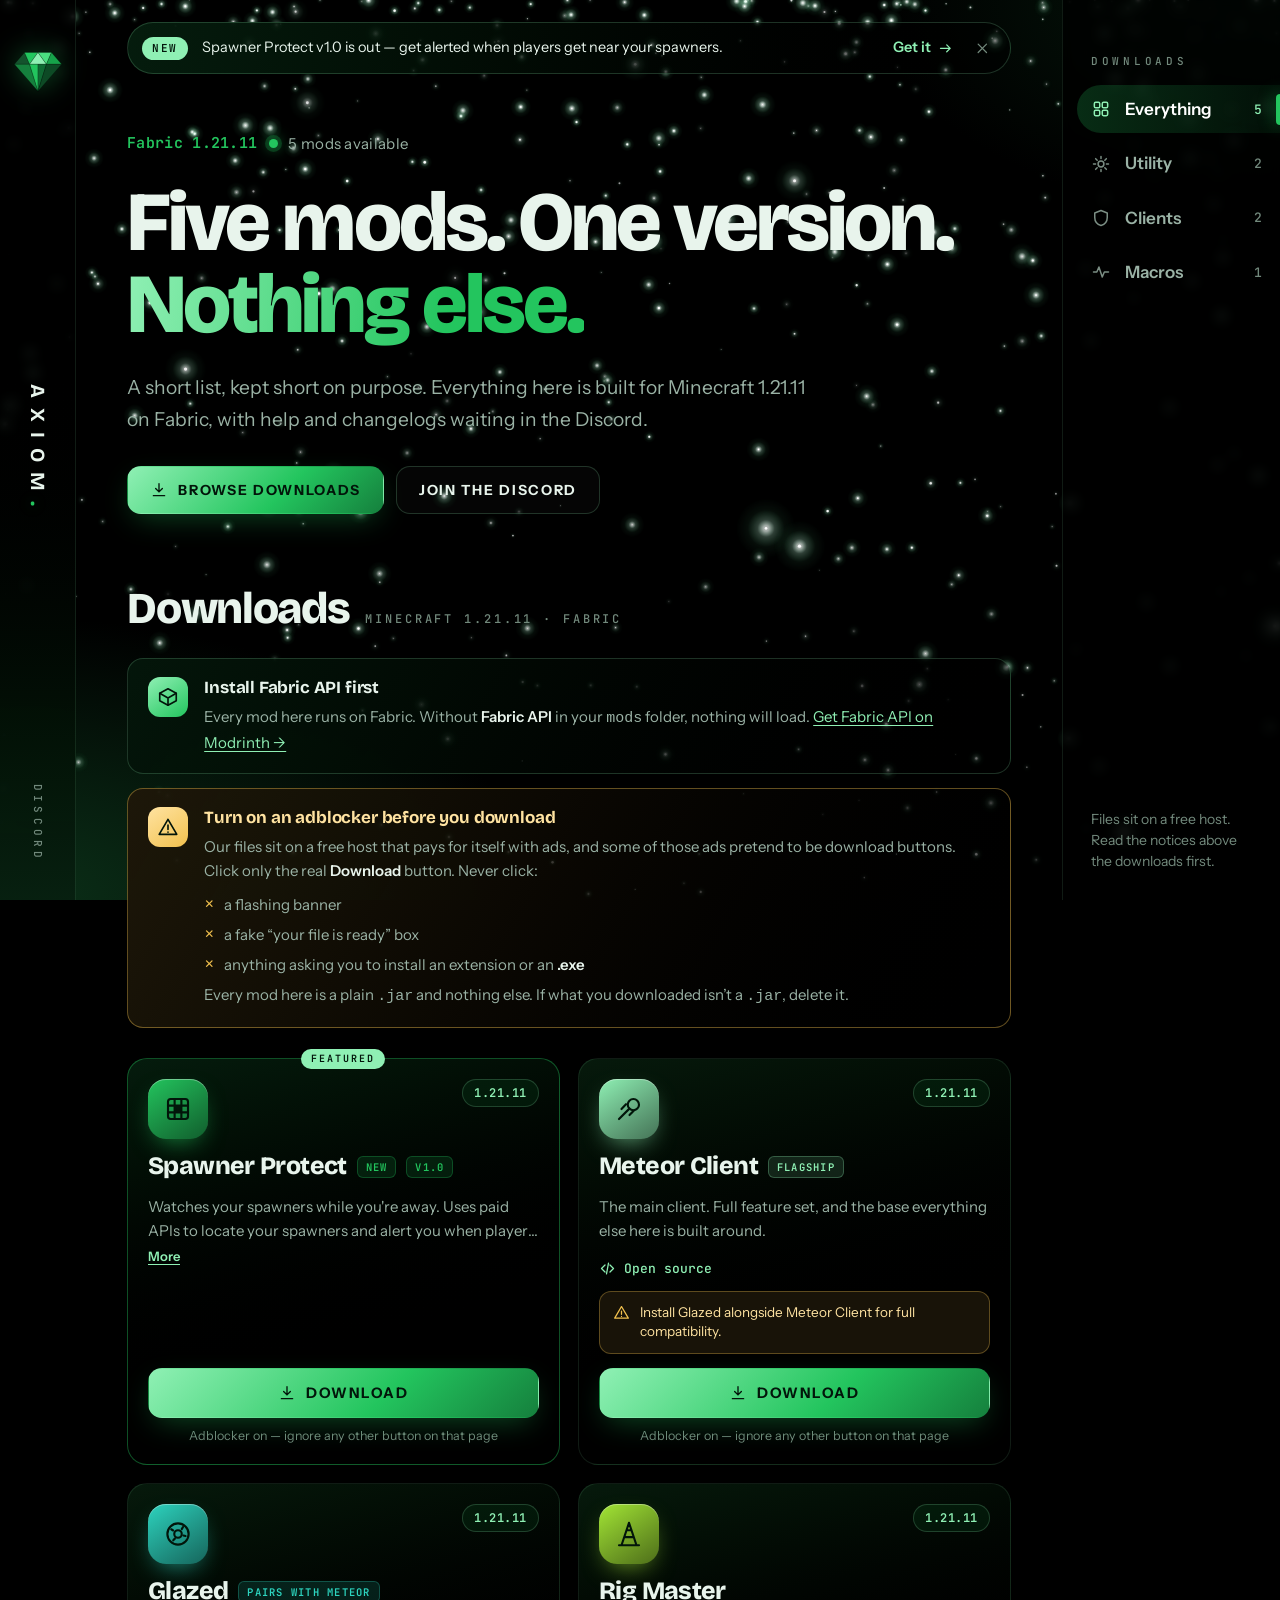
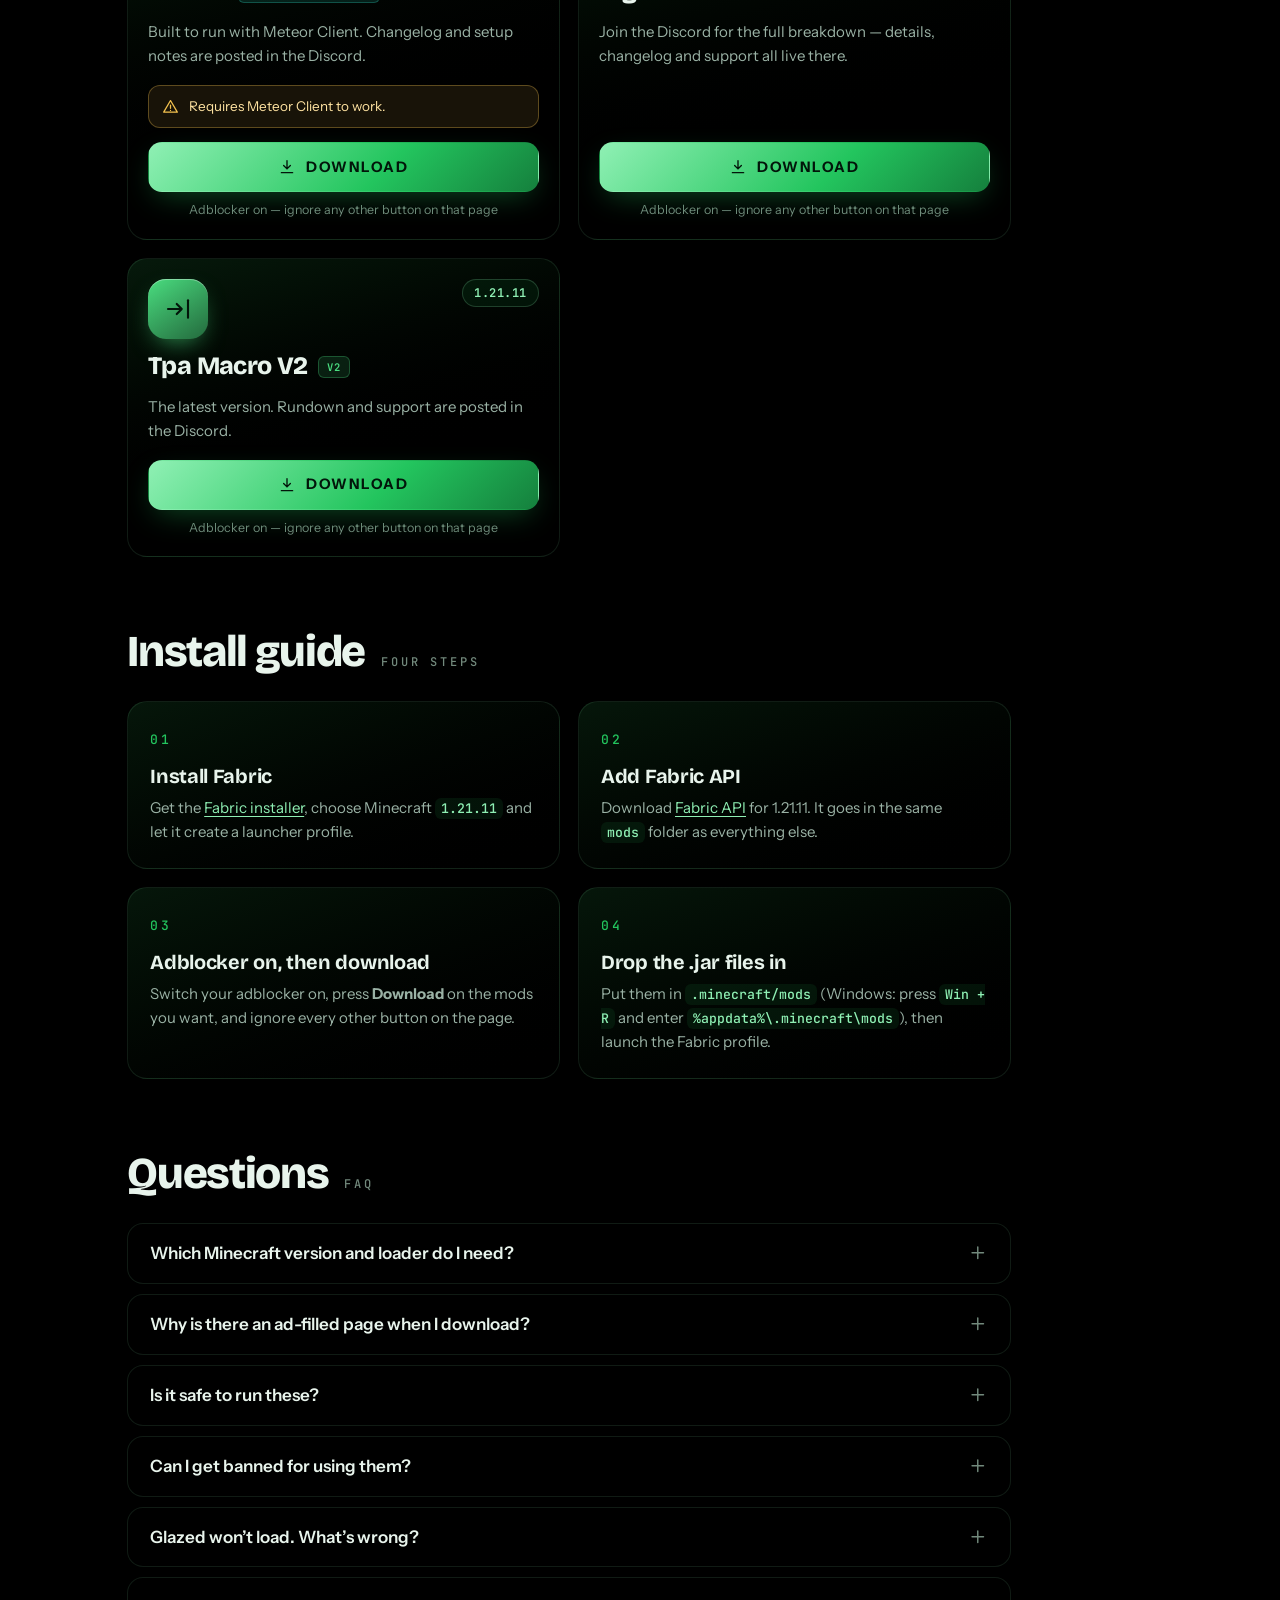
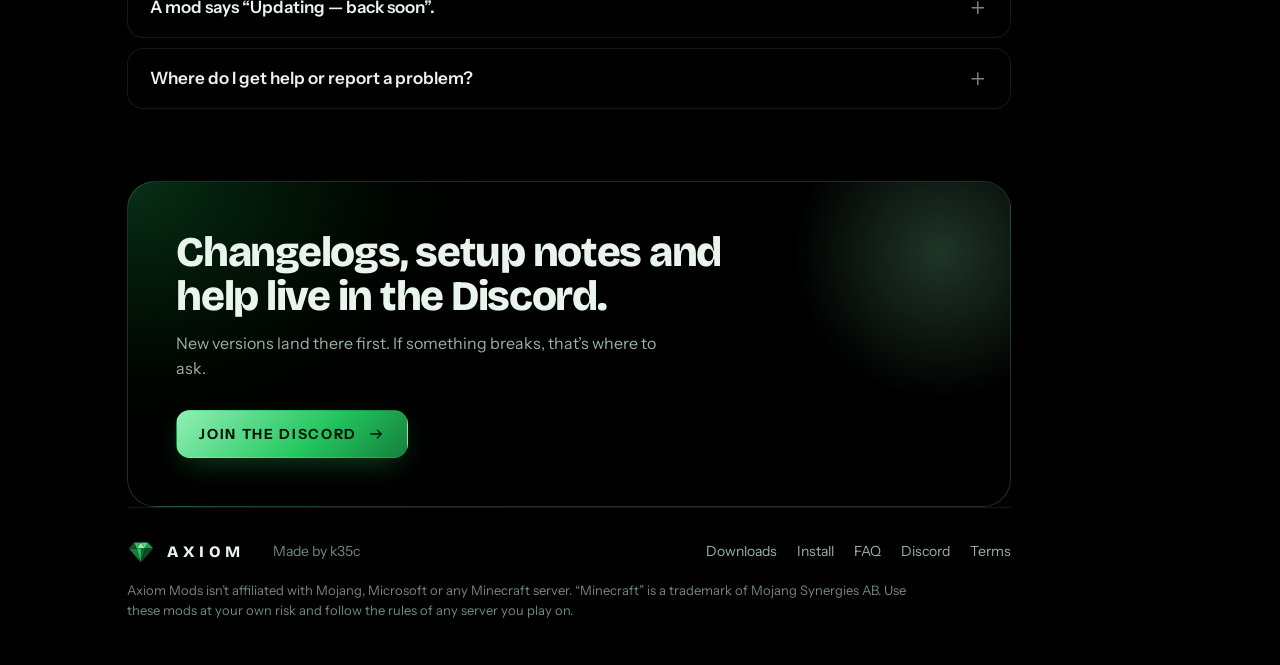
==== index.html @ ae567566 "Add files via upload" ====
<!DOCTYPE html>
<html lang="en">
<head>
<meta charset="UTF-8">
<meta name="viewport" content="width=device-width, initial-scale=1">
<title>Axiom Mods — Fabric mods for Minecraft 1.21.11</title>
<meta name="description" content="Axiom Mods: a short list of Fabric mods for Minecraft 1.21.11. Spawner Protect, Meteor Client, Glazed, Rig Master and Tpa Macro V2. Help and changelogs in Discord.">
<meta name="theme-color" content="#000000">
<meta property="og:title" content="Axiom Mods — Fabric mods for Minecraft 1.21.11">
<meta property="og:description" content="A short list of Fabric mods for Minecraft 1.21.11. Help and changelogs in Discord.">
<meta property="og:type" content="website">
<link rel="icon" type="image/svg+xml" href="data:image/svg+xml,%3Csvg%20xmlns%3D%22http%3A%2F%2Fwww.w3.org%2F2000%2Fsvg%22%20viewBox%3D%220%200%2064%2064%22%3E%3Cg%20stroke%3D%22%23000%22%20stroke-opacity%3D%22.35%22%20stroke-width%3D%22.7%22%20stroke-linejoin%3D%22round%22%3E%3Cpolygon%20points%3D%224%2C24%2016%2C10%2022%2C24%22%20fill%3D%22%2314532d%22%2F%3E%3Cpolygon%20points%3D%2216%2C10%2032%2C10%2022%2C24%22%20fill%3D%22%2322c55e%22%2F%3E%3Cpolygon%20points%3D%2232%2C10%2042%2C24%2022%2C24%22%20fill%3D%22%238ff0b4%22%2F%3E%3Cpolygon%20points%3D%2232%2C10%2048%2C10%2042%2C24%22%20fill%3D%22%234ade80%22%2F%3E%3Cpolygon%20points%3D%2248%2C10%2060%2C24%2042%2C24%22%20fill%3D%22%2316a34a%22%2F%3E%3Cpolygon%20points%3D%224%2C24%2022%2C24%2032%2C56%22%20fill%3D%22%2315803d%22%2F%3E%3Cpolygon%20points%3D%2222%2C24%2032%2C24%2032%2C56%22%20fill%3D%22%2322c55e%22%2F%3E%3Cpolygon%20points%3D%2232%2C24%2042%2C24%2032%2C56%22%20fill%3D%22%230f6a33%22%2F%3E%3Cpolygon%20points%3D%2242%2C24%2060%2C24%2032%2C56%22%20fill%3D%22%230d4a25%22%2F%3E%3C%2Fg%3E%3C%2Fsvg%3E">
<script src="site-theme.js"></script>
<link rel="preconnect" href="https://fonts.googleapis.com">
<link rel="preconnect" href="https://fonts.gstatic.com" crossorigin>
<link href="https://fonts.googleapis.com/css2?family=Bricolage+Grotesque:opsz,wght@12..96,600;12..96,700;12..96,800&family=Instrument+Sans:wght@400;500;600;700&family=JetBrains+Mono:wght@400;500;600&display=swap" rel="stylesheet">
<link rel="stylesheet" href="style.css">
</head>
<body>
<a class="skip" href="#main">Skip to content</a>
<div class="progress" id="progress" aria-hidden="true"><i></i></div>
<canvas id="stars" aria-hidden="true"></canvas>

<!-- ============ Left rail: logo + brand ============ -->
<aside class="rail rail-l">
  <a class="brand-link" href="#top" aria-label="Axiom Mods — back to top">
    <svg class="logo" viewBox="0 0 64 64" role="img" aria-label="Axiom green diamond logo">
      <g stroke="#000" stroke-opacity=".35" stroke-width=".7" stroke-linejoin="round">
        <polygon points="4,24 16,10 22,24" fill="#14532d"/>
        <polygon points="16,10 32,10 22,24" fill="#22c55e"/>
        <polygon points="32,10 42,24 22,24" fill="#8ff0b4"/>
        <polygon points="32,10 48,10 42,24" fill="#4ade80"/>
        <polygon points="48,10 60,24 42,24" fill="#16a34a"/>
        <polygon points="4,24 22,24 32,56" fill="#15803d"/>
        <polygon points="22,24 32,24 32,56" fill="#22c55e"/>
        <polygon points="32,24 42,24 32,56" fill="#0f6a33"/>
        <polygon points="42,24 60,24 32,56" fill="#0d4a25"/>
      </g>
    </svg>
  </a>
  <div class="brand-v" aria-hidden="true">Axiom<b>.</b></div>
  <a class="rail-discord" data-discord href="https://discord.gg/nzPtPjvHE" target="_blank" rel="noopener noreferrer">Discord</a>
</aside>

<!-- ============ Right rail: download categories ============ -->
<aside class="rail rail-r" aria-label="Download categories">
  <p class="rail-h">Downloads</p>
  <nav class="tabs" id="rail-tabs">
<!--FALLBACK:tabs-->
<button class="tab" type="button" data-cat="all" aria-pressed="true"><svg class="ic" viewBox="0 0 24 24" aria-hidden="true"><rect x="4" y="4" width="6.5" height="6.5" rx="1.6"></rect><rect x="13.5" y="4" width="6.5" height="6.5" rx="1.6"></rect><rect x="4" y="13.5" width="6.5" height="6.5" rx="1.6"></rect><rect x="13.5" y="13.5" width="6.5" height="6.5" rx="1.6"></rect></svg><span class="lbl">Everything</span><span class="n">5</span></button><button class="tab" type="button" data-cat="Utility" aria-pressed="false"><svg class="ic" viewBox="0 0 24 24" aria-hidden="true"><circle cx="12" cy="12" r="3.5"></circle><path d="M12 3v2.5M12 18.5V21M3 12h2.5M18.5 12H21M5.6 5.6l1.8 1.8M16.6 16.6l1.8 1.8M18.4 5.6l-1.8 1.8M7.4 16.6l-1.8 1.8"></path></svg><span class="lbl">Utility</span><span class="n">2</span></button><button class="tab" type="button" data-cat="Clients" aria-pressed="false"><svg class="ic" viewBox="0 0 24 24" aria-hidden="true"><path d="M12 3 4.5 6v5.5c0 4.6 3.2 8.3 7.5 9.5 4.3-1.2 7.5-4.9 7.5-9.5V6L12 3Z"></path></svg><span class="lbl">Clients</span><span class="n">2</span></button><button class="tab" type="button" data-cat="Macros" aria-pressed="false"><svg class="ic" viewBox="0 0 24 24" aria-hidden="true"><path d="M3 12h4l2.5-6 4 12 2.5-6H21"></path></svg><span class="lbl">Macros</span><span class="n">1</span></button>
<!--/FALLBACK:tabs-->
  </nav>
  <p class="rail-foot">Files sit on a free host. Read the notices above the downloads first.</p>
</aside>

<main id="main">
  <span id="top"></span>

  <div class="announce" id="announce" role="region" aria-label="Announcement">
    <span class="tag">New</span>
    <p>Spawner Protect v1.0 is out — get alerted when players get near your spawners.</p>
    <a class="go" href="#spawner-protect"><span>Get it</span><svg class="ic" viewBox="0 0 24 24" aria-hidden="true"><path d="M5 12h14m-5-5 5 5-5 5"/></svg></a>
    <button class="x" type="button" aria-label="Dismiss announcement"><svg class="ic" viewBox="0 0 24 24" aria-hidden="true"><path d="M6 6l12 12M18 6 6 18"/></svg></button>
  </div>

  <!-- ============ Hero ============ -->
  <header class="hero wrap">
    <p class="eyebrow reveal"><span class="v" id="hero-ver">Fabric 1.21.11</span><span class="live"><i class="dot"></i><span id="hero-live">5 mods available</span></span></p>
    <h1 id="hero-title" class="reveal" style="--d:1"><span class="w">Five mods.</span> <span class="w">One version.</span> <em class="w">Nothing else.</em></h1>
    <p class="lead reveal" style="--d:2">A short list, kept short on purpose. Everything here is built for Minecraft 1.21.11 on Fabric, with help and changelogs waiting in the Discord.</p>
    <div class="hero-cta reveal" style="--d:3">
      <a class="btn btn-primary" href="#downloads"><svg class="ic" viewBox="0 0 24 24" aria-hidden="true"><path d="M12 3.5v11m0 0-4.5-4.5M12 14.5l4.5-4.5M4.5 19.5h15"/></svg><span>Browse downloads</span></a>
      <a class="btn" data-discord href="https://discord.gg/nzPtPjvHE" target="_blank" rel="noopener noreferrer"><span>Join the Discord</span></a>
    </div>
  </header>

  <!-- ============ Downloads ============ -->
  <section id="downloads" class="wrap" aria-labelledby="dl-h">
    <div class="sec-head reveal"><h2 id="dl-h">Downloads</h2><p>Minecraft 1.21.11 · Fabric</p></div>

    <div class="notices reveal">
      <div class="notice" role="note">
        <span class="ico"><svg class="ic" viewBox="0 0 24 24" aria-hidden="true"><path d="M21 8 12 3 3 8v8l9 5 9-5V8Z"/><path d="m3 8 9 5 9-5M12 13v8"/></svg></span>
        <div>
          <h3>Install Fabric API first</h3>
          <p>Every mod here runs on Fabric. Without <b>Fabric API</b> in your <code>mods</code> folder, nothing will load. <a href="https://modrinth.com/mod/fabric-api" target="_blank" rel="noopener noreferrer">Get Fabric API on Modrinth →</a></p>
        </div>
      </div>
      <div class="notice warn" role="alert">
        <span class="ico"><svg class="ic" viewBox="0 0 24 24" aria-hidden="true"><path d="M12 3.6 2.4 20h19.2L12 3.6Z"/><path d="M12 10v4.6M12 17.6h.01"/></svg></span>
        <div>
          <h3>Turn on an adblocker before you download</h3>
          <p>Our files sit on a free host that pays for itself with ads, and some of those ads pretend to be download buttons. Click only the real <b>Download</b> button. Never click:</p>
          <ul>
            <li><span>a flashing banner</span></li>
            <li><span>a fake “your file is ready” box</span></li>
            <li><span>anything asking you to install an extension or an <b>.exe</b></span></li>
          </ul>
          <p>Every mod here is a plain <code>.jar</code> and nothing else. If what you downloaded isn’t a <code>.jar</code>, delete it.</p>
        </div>
      </div>
    </div>

    <div class="tabs tabs-inline" id="inline-tabs" role="group" aria-label="Filter downloads">
<!--FALLBACK:inline-tabs-->
<button class="tab" type="button" data-cat="all" aria-pressed="true"><svg class="ic" viewBox="0 0 24 24" aria-hidden="true"><rect x="4" y="4" width="6.5" height="6.5" rx="1.6"></rect><rect x="13.5" y="4" width="6.5" height="6.5" rx="1.6"></rect><rect x="4" y="13.5" width="6.5" height="6.5" rx="1.6"></rect><rect x="13.5" y="13.5" width="6.5" height="6.5" rx="1.6"></rect></svg><span class="lbl">Everything</span><span class="n">5</span></button><button class="tab" type="button" data-cat="Utility" aria-pressed="false"><svg class="ic" viewBox="0 0 24 24" aria-hidden="true"><circle cx="12" cy="12" r="3.5"></circle><path d="M12 3v2.5M12 18.5V21M3 12h2.5M18.5 12H21M5.6 5.6l1.8 1.8M16.6 16.6l1.8 1.8M18.4 5.6l-1.8 1.8M7.4 16.6l-1.8 1.8"></path></svg><span class="lbl">Utility</span><span class="n">2</span></button><button class="tab" type="button" data-cat="Clients" aria-pressed="false"><svg class="ic" viewBox="0 0 24 24" aria-hidden="true"><path d="M12 3 4.5 6v5.5c0 4.6 3.2 8.3 7.5 9.5 4.3-1.2 7.5-4.9 7.5-9.5V6L12 3Z"></path></svg><span class="lbl">Clients</span><span class="n">2</span></button><button class="tab" type="button" data-cat="Macros" aria-pressed="false"><svg class="ic" viewBox="0 0 24 24" aria-hidden="true"><path d="M3 12h4l2.5-6 4 12 2.5-6H21"></path></svg><span class="lbl">Macros</span><span class="n">1</span></button>
<!--/FALLBACK:inline-tabs-->
    </div>

    <div class="grid reveal" id="grid" aria-live="polite">
<!--FALLBACK:grid-->
<article class="card featured" id="spawner-protect" data-cat="Utility" style="--a:#23c55e"><div class="card-top"><div class="tile"><svg class="ic" viewBox="0 0 24 24" aria-hidden="true"><rect x="4" y="4" width="16" height="16" rx="2.2"></rect><path d="M4 9.3h16M4 14.7h16M9.3 4v16M14.7 4v16"></path><rect x="10.3" y="10.3" width="3.4" height="3.4" rx=".6" fill="currentColor"></rect></svg></div><span class="pill">1.21.11</span></div><div class="name-row"><h3>Spawner Protect</h3><span class="badge">New</span><span class="badge">v1.0</span></div><div class="desc-wrap"><p class="desc">Watches your spawners while you're away. Uses paid APIs to locate your spawners and alert you when players get near them.</p><button class="more" type="button" aria-expanded="false">More</button></div><div class="card-foot"><a class="btn btn-primary dl" href="https://www.dropbox.com/scl/fi/wasfvtzata7utzyzxmlu3/vexxoprotect-v1.0-1.21.11.jar?rlkey=9xs8bwbv707f8peqajdpmbap5&amp;st=vvc6wpwk&amp;dl=1" target="_blank" rel="noopener noreferrer"><svg class="ic" viewBox="0 0 24 24" aria-hidden="true"><path d="M12 3.5v11m0 0-4.5-4.5M12 14.5l4.5-4.5M4.5 19.5h15"></path></svg><span>Download</span></a><p class="hint">Adblocker on — ignore any other button on that page</p></div></article><article class="card" id="meteor-client" data-cat="Clients" style="--a:#8ff0b4"><div class="card-top"><div class="tile"><svg class="ic" viewBox="0 0 24 24" aria-hidden="true"><circle cx="15.5" cy="8.5" r="4.5"></circle><path d="M12.3 11.7 4 20M9.6 8.2 6 12M15.8 13.4 12.4 16.8"></path></svg></div><span class="pill">1.21.11</span></div><div class="name-row"><h3>Meteor Client</h3><span class="badge">Flagship</span></div><div class="desc-wrap"><p class="desc">The main client. Full feature set, and the base everything else here is built around.</p><button class="more" type="button" aria-expanded="false">More</button></div><span class="oss"><svg class="ic" viewBox="0 0 24 24" aria-hidden="true"><path d="m8.5 7-5 5 5 5M15.5 7l5 5-5 5M13.4 4.5l-2.8 15"></path></svg>Open source</span><div class="reqs" role="note"><svg class="ic" viewBox="0 0 24 24" aria-hidden="true"><path d="M12 3.6 2.4 20h19.2L12 3.6Z"></path><path d="M12 10v4.6M12 17.6h.01"></path></svg><span>Install Glazed alongside Meteor Client for full compatibility.</span></div><div class="card-foot"><a class="btn btn-primary dl" href="https://www.dropbox.com/scl/fi/ax6maw2kvllba3r9j7a7y/meteor-client-1.21.11-81.jar?rlkey=sip03dt7k66tujsoziey7qn7u&amp;st=uso3f85u&amp;dl=1" target="_blank" rel="noopener noreferrer"><svg class="ic" viewBox="0 0 24 24" aria-hidden="true"><path d="M12 3.5v11m0 0-4.5-4.5M12 14.5l4.5-4.5M4.5 19.5h15"></path></svg><span>Download</span></a><p class="hint">Adblocker on — ignore any other button on that page</p></div></article><article class="card" id="glazed" data-cat="Clients" style="--a:#2dd4bf"><div class="card-top"><div class="tile"><svg class="ic" viewBox="0 0 24 24" aria-hidden="true"><circle cx="12" cy="12" r="8.5"></circle><circle cx="12" cy="12" r="3"></circle><path d="m6.6 8.2 1.5 1M16 6.4l-1 1.7M18 13.6l-1.7-.4M8.2 17l1.3-1.3"></path></svg></div><span class="pill">1.21.11</span></div><div class="name-row"><h3>Glazed</h3><span class="badge">Pairs with Meteor</span></div><div class="desc-wrap"><p class="desc">Built to run with Meteor Client. Changelog and setup notes are posted in the Discord.</p><button class="more" type="button" aria-expanded="false">More</button></div><div class="reqs" role="note"><svg class="ic" viewBox="0 0 24 24" aria-hidden="true"><path d="M12 3.6 2.4 20h19.2L12 3.6Z"></path><path d="M12 10v4.6M12 17.6h.01"></path></svg><span>Requires Meteor Client to work.</span></div><div class="card-foot"><a class="btn btn-primary dl" href="https://www.dropbox.com/scl/fi/yz4hsqtvywh6dlm02gxhm/glazed-1.21.11-v19.jar?rlkey=e8k75doltynjky510i5foi1ic&amp;st=dsac869b&amp;dl=1" target="_blank" rel="noopener noreferrer"><svg class="ic" viewBox="0 0 24 24" aria-hidden="true"><path d="M12 3.5v11m0 0-4.5-4.5M12 14.5l4.5-4.5M4.5 19.5h15"></path></svg><span>Download</span></a><p class="hint">Adblocker on — ignore any other button on that page</p></div></article><article class="card" id="rig-master" data-cat="Utility" style="--a:#a3e635"><div class="card-top"><div class="tile"><svg class="ic" viewBox="0 0 24 24" aria-hidden="true"><path d="M12 3 6 21M12 3l6 18M8.4 14.5h7.2M10.2 9h3.6M4 21h16"></path></svg></div><span class="pill">1.21.11</span></div><div class="name-row"><h3>Rig Master</h3></div><div class="desc-wrap"><p class="desc">Join the Discord for the full breakdown — details, changelog and support all live there.</p><button class="more" type="button" aria-expanded="false">More</button></div><div class="card-foot"><a class="btn btn-primary dl" href="https://www.dropbox.com/scl/fi/fdpmxw7pflp3jlc7d1cr0/Rigmaster-1.21.11-v3.jar?rlkey=djrj0mpd18972i6rjxy5n0g91&amp;st=vf81p97f&amp;dl=1" target="_blank" rel="noopener noreferrer"><svg class="ic" viewBox="0 0 24 24" aria-hidden="true"><path d="M12 3.5v11m0 0-4.5-4.5M12 14.5l4.5-4.5M4.5 19.5h15"></path></svg><span>Download</span></a><p class="hint">Adblocker on — ignore any other button on that page</p></div></article><article class="card" id="tpa-macro-v2" data-cat="Macros" style="--a:#4ade80"><div class="card-top"><div class="tile"><svg class="ic" viewBox="0 0 24 24" aria-hidden="true"><path d="M4 12h11m-4-4 4 4-4 4"></path><path d="M20 5v14"></path></svg></div><span class="pill">1.21.11</span></div><div class="name-row"><h3>Tpa Macro V2</h3><span class="badge">V2</span></div><div class="desc-wrap"><p class="desc">The latest version. Rundown and support are posted in the Discord.</p><button class="more" type="button" aria-expanded="false">More</button></div><div class="card-foot"><a class="btn btn-primary dl" href="https://www.dropbox.com/scl/fi/ulic244mj2yqvvvx3o5vt/Tpamacro-1.21.11-v1.jar?rlkey=85gtrjpvulhgsd728tcmcm9t1&amp;st=9cljpe86&amp;dl=1" target="_blank" rel="noopener noreferrer"><svg class="ic" viewBox="0 0 24 24" aria-hidden="true"><path d="M12 3.5v11m0 0-4.5-4.5M12 14.5l4.5-4.5M4.5 19.5h15"></path></svg><span>Download</span></a><p class="hint">Adblocker on — ignore any other button on that page</p></div></article>
<!--/FALLBACK:grid-->
    </div>
  </section>

  <!-- ============ Install guide ============ -->
  <section id="install" class="wrap" aria-labelledby="in-h">
    <div class="sec-head reveal"><h2 id="in-h">Install guide</h2><p>Four steps</p></div>
    <div class="steps">
      <div class="step reveal"><span class="num">01</span><h3>Install Fabric</h3><p>Get the <a href="https://fabricmc.net/use/installer/" target="_blank" rel="noopener noreferrer">Fabric installer</a>, choose Minecraft <code>1.21.11</code> and let it create a launcher profile.</p></div>
      <div class="step reveal" style="--d:1"><span class="num">02</span><h3>Add Fabric API</h3><p>Download <a href="https://modrinth.com/mod/fabric-api" target="_blank" rel="noopener noreferrer">Fabric API</a> for 1.21.11. It goes in the same <code>mods</code> folder as everything else.</p></div>
      <div class="step reveal" style="--d:2"><span class="num">03</span><h3>Adblocker on, then download</h3><p>Switch your adblocker on, press <b>Download</b> on the mods you want, and ignore every other button on the page.</p></div>
      <div class="step reveal" style="--d:3"><span class="num">04</span><h3>Drop the .jar files in</h3><p>Put them in <code>.minecraft/mods</code> (Windows: press <code>Win + R</code> and enter <code>%appdata%\.minecraft\mods</code>), then launch the Fabric profile.</p></div>
    </div>
  </section>

  <!-- ============ FAQ ============ -->
  <section id="faq" class="wrap" aria-labelledby="fq-h">
    <div class="sec-head reveal"><h2 id="fq-h">Questions</h2><p>FAQ</p></div>
    <div class="faq reveal">
      <details>
        <summary>Which Minecraft version and loader do I need? <svg class="ic" viewBox="0 0 24 24" aria-hidden="true"><path d="M12 5v14M5 12h14"/></svg></summary>
        <div class="ans"><p>Minecraft <b>1.21.11</b> on <b>Fabric</b>, plus Fabric API. Nothing here is built for other versions or for Forge.</p></div>
      </details>
      <details>
        <summary>Why is there an ad-filled page when I download? <svg class="ic" viewBox="0 0 24 24" aria-hidden="true"><path d="M12 5v14M5 12h14"/></svg></summary>
        <div class="ans"><p>The files are on a free host that shows ads. Use an adblocker and click only the real Download button. If something flashes, claims your file is ready, or asks you to install an extension or an <code>.exe</code>, close the tab. A mod is always a single <code>.jar</code>.</p></div>
      </details>
      <details>
        <summary>Is it safe to run these? <svg class="ic" viewBox="0 0 24 24" aria-hidden="true"><path d="M12 5v14M5 12h14"/></svg></summary>
        <div class="ans"><p>Any mod can run code on your computer, so only install ones you’re comfortable with. Mods marked <b>Open source</b> can be read by anyone. If you want a second opinion on a file, upload the <code>.jar</code> to VirusTotal before you use it.</p></div>
      </details>
      <details>
        <summary>Can I get banned for using them? <svg class="ic" viewBox="0 0 24 24" aria-hidden="true"><path d="M12 5v14M5 12h14"/></svg></summary>
        <div class="ans"><p>Possibly. Many servers don’t allow client mods, and rules differ from server to server. Read the rules of any server you join. You use these mods at your own risk — see the <a href="terms.html">terms</a>.</p></div>
      </details>
      <details>
        <summary>Glazed won’t load. What’s wrong? <svg class="ic" viewBox="0 0 24 24" aria-hidden="true"><path d="M12 5v14M5 12h14"/></svg></summary>
        <div class="ans"><p>Glazed needs <b>Meteor Client</b> and <b>Fabric API</b> in the same <code>mods</code> folder. Check all three are there and that they match 1.21.11.</p></div>
      </details>
      <details>
        <summary>A mod says “Updating — back soon”. <svg class="ic" viewBox="0 0 24 24" aria-hidden="true"><path d="M12 5v14M5 12h14"/></svg></summary>
        <div class="ans"><p>The download is switched off while a new version is being put up. Check the Discord for news, or come back in a bit.</p></div>
      </details>
      <details>
        <summary>Where do I get help or report a problem? <svg class="ic" viewBox="0 0 24 24" aria-hidden="true"><path d="M12 5v14M5 12h14"/></svg></summary>
        <div class="ans"><p>In the <a data-discord href="https://discord.gg/nzPtPjvHE" target="_blank" rel="noopener noreferrer">Discord</a>. Changelogs, setup notes and support all live there.</p></div>
      </details>
    </div>
  </section>

  <!-- ============ Discord CTA ============ -->
  <section id="discord" class="wrap" aria-labelledby="dc-h">
    <div class="cta reveal">
      <div>
        <h2 id="dc-h">Changelogs, setup notes and help live in the Discord.</h2>
        <p>New versions land there first. If something breaks, that’s where to ask.</p>
      </div>
      <a class="btn btn-primary" data-discord href="https://discord.gg/nzPtPjvHE" target="_blank" rel="noopener noreferrer"><span>Join the Discord</span><svg class="ic" viewBox="0 0 24 24" aria-hidden="true"><path d="M5 12h14m-5-5 5 5-5 5"/></svg></a>
    </div>
  </section>

  <footer class="wrap">
    <span class="f-brand">
      <svg viewBox="0 0 64 64" aria-hidden="true"><g stroke="#000" stroke-opacity=".35" stroke-width=".7" stroke-linejoin="round"><polygon points="4,24 16,10 22,24" fill="#14532d"/><polygon points="16,10 32,10 22,24" fill="#22c55e"/><polygon points="32,10 42,24 22,24" fill="#8ff0b4"/><polygon points="32,10 48,10 42,24" fill="#4ade80"/><polygon points="48,10 60,24 42,24" fill="#16a34a"/><polygon points="4,24 22,24 32,56" fill="#15803d"/><polygon points="22,24 32,24 32,56" fill="#22c55e"/><polygon points="32,24 42,24 32,56" fill="#0f6a33"/><polygon points="42,24 60,24 32,56" fill="#0d4a25"/></g></svg>
      Axiom
    </span>
    <span>Made by k35c</span>
    <nav aria-label="Footer">
      <a href="#downloads">Downloads</a>
      <a href="#install">Install</a>
      <a href="#faq">FAQ</a>
      <a data-discord href="https://discord.gg/nzPtPjvHE" target="_blank" rel="noopener noreferrer">Discord</a>
      <a href="terms.html">Terms</a>
    </nav>
    <p class="fine">Axiom Mods isn’t affiliated with Mojang, Microsoft or any Minecraft server. “Minecraft” is a trademark of Mojang Synergies AB. Use these mods at your own risk and follow the rules of any server you play on.</p>
  </footer>
</main>

<script src="script.js" defer></script>
</body>
</html>
---- style.css ----
/* ==========================================================================
   Axiom Mods — style.css
   True black, a range of greens. Fixed left rail (brand), fixed right rail
   (download categories), middle column for content.
   ========================================================================== */

/* ---------- Tokens ---------- */
:root {
  --bg: #000000;
  --ink: #e8f4ec;
  --ink-2: #9ab2a5;
  --ink-3: #72897c;

  /* greens: deep moss -> emerald -> pale mint */
  --moss-950: #020a05;
  --moss-900: #04140a;
  --moss-800: #08200f;
  --moss: #0d3a1d;
  --em: #23c55e;
  --em-deep: #15803d;
  --mint: #8ff0b4;

  --line: color-mix(in srgb, var(--mint) 11%, transparent);
  --line-2: color-mix(in srgb, var(--mint) 20%, transparent);
  --glow: color-mix(in srgb, var(--em) 38%, transparent);

  --warn: #f2c14e;
  --warn-ink: #ffe3a1;

  --rail-l: 76px;
  --rail-r: 218px;
  --radius: 20px;
  --ease: cubic-bezier(.22, .8, .24, 1);

  --f-display: "Bricolage Grotesque", "Space Grotesk", ui-sans-serif, system-ui, -apple-system, "Segoe UI", sans-serif;
  --f-body: "Instrument Sans", "Inter", ui-sans-serif, system-ui, -apple-system, "Segoe UI", sans-serif;
  --f-mono: "JetBrains Mono", ui-monospace, "SF Mono", Menlo, Consolas, monospace;
}
:root[data-theme="mint"]  { --moss: #14532d; --moss-800: #0b2b16; --em: #4ade80; --em-deep: #22c55e; --mint: #c3f8d5; }
:root[data-theme="moss"]  { --moss: #0a2e16; --moss-800: #06170c; --em: #1ea852; --em-deep: #166534; --mint: #7fc995; }
:root[data-theme="jade"]  { --moss: #064e3b; --moss-800: #04261d; --em: #10b981; --em-deep: #047857; --mint: #6ee7b7; }

/* ---------- Base ---------- */
*, *::before, *::after { box-sizing: border-box; }
html { scroll-behavior: smooth; scroll-padding-top: 24px; -webkit-text-size-adjust: 100%; background: #000; }
body {
  margin: 0; min-height: 100vh; background: var(--bg); color: var(--ink);
  font: 400 16px/1.6 var(--f-body); -webkit-font-smoothing: antialiased; text-rendering: optimizeLegibility;
  overflow-x: hidden;
}
/* soft moss light, bottom-left and top-right, under the stars */
body::before {
  content: ""; position: fixed; inset: 0; z-index: 0; pointer-events: none;
  background:
    radial-gradient(60% 45% at 0% 100%, color-mix(in srgb, var(--moss) 85%, transparent), transparent 70%),
    radial-gradient(45% 35% at 100% 0%, color-mix(in srgb, var(--moss) 45%, transparent), transparent 70%);
}
img, svg { display: block; max-width: 100%; }
a { color: var(--mint); text-decoration-thickness: 1px; text-underline-offset: 3px; transition: color .2s; }
a:hover { color: #fff; }
h1, h2, h3, p { margin: 0; }
button { font: inherit; color: inherit; }
::selection { background: color-mix(in srgb, var(--em) 45%, #000); color: #fff; }

:focus-visible { outline: 2px solid var(--mint); outline-offset: 3px; border-radius: 8px; }
.skip { position: fixed; left: 12px; top: -60px; z-index: 100; background: var(--mint); color: #02150a; padding: 10px 16px; border-radius: 10px; font-weight: 600; text-decoration: none; transition: top .2s; }
.skip:focus { top: 12px; }
.sr { position: absolute; width: 1px; height: 1px; overflow: hidden; clip: rect(0 0 0 0); white-space: nowrap; }

.ic { width: 1.15em; height: 1.15em; flex: none; fill: none; stroke: currentColor; stroke-width: 1.8; stroke-linecap: round; stroke-linejoin: round; }

/* ---------- Starfield + progress ---------- */
#stars { position: fixed; inset: 0; width: 100vw; height: 100vh; z-index: 0; pointer-events: none; }
.progress { position: fixed; inset: 0 0 auto 0; height: 3px; z-index: 90; background: transparent; pointer-events: none; }
.progress i {
  display: block; height: 100%; width: 100%; transform: scaleX(0); transform-origin: left;
  background: linear-gradient(90deg, var(--moss), var(--em) 55%, var(--mint));
  box-shadow: 0 0 12px var(--glow);
}

/* ---------- Rails ---------- */
.rail { position: fixed; top: 0; bottom: 0; z-index: 20; display: flex; flex-direction: column; background: color-mix(in srgb, #000 82%, transparent); backdrop-filter: blur(6px); -webkit-backdrop-filter: blur(6px); }
.rail-l { left: 0; width: var(--rail-l); align-items: center; padding: 44px 0 28px; border-right: 1px solid var(--line);
  background: linear-gradient(0deg, color-mix(in srgb, var(--moss) 55%, #000), rgba(0,0,0,.82) 62%); }
.rail-r { right: 0; width: var(--rail-r); padding: 56px 0 28px 14px; border-left: 1px solid var(--line); }

.logo { width: 54px; height: 54px; filter: drop-shadow(0 0 14px var(--glow)); transition: transform .5s var(--ease), filter .4s; }
.brand-link { display: block; border-radius: 14px; }
.brand-link:hover .logo { transform: rotate(-6deg) scale(1.08); filter: drop-shadow(0 0 22px color-mix(in srgb, var(--em) 65%, transparent)); }

.brand-v {
  margin-top: auto; margin-bottom: auto; writing-mode: vertical-rl; letter-spacing: .5em;
  font: 700 20px/1 var(--f-display); color: var(--ink); text-transform: uppercase; user-select: none;
  padding-top: 28px;
}
.brand-v b { color: var(--em); font-weight: 800; text-shadow: 0 0 14px var(--glow); }
.rail-discord {
  writing-mode: vertical-rl; font: 500 11px/1 var(--f-mono); letter-spacing: .38em; text-transform: uppercase;
  color: var(--ink-3); text-decoration: none; padding: 10px 6px; border-radius: 8px; transition: color .25s, text-shadow .25s;
}
.rail-discord:hover { color: var(--mint); text-shadow: 0 0 12px var(--glow); }

.rail-h { font: 500 11px/1 var(--f-mono); letter-spacing: .34em; text-transform: uppercase; color: var(--ink-3); padding: 0 0 18px 14px; }
.tabs { display: flex; flex-direction: column; gap: 6px; }
.tab {
  position: relative; display: flex; align-items: center; gap: 14px; width: 100%; text-align: left; cursor: pointer;
  padding: 14px 18px 14px 14px; border: 0; background: transparent; color: var(--ink-2);
  border-radius: 999px 0 0 999px; font: 600 17px/1.2 var(--f-body); transition: color .25s, background .3s, transform .3s var(--ease);
}
.tab .ic { width: 20px; height: 20px; opacity: .8; transition: transform .35s var(--ease), opacity .25s; }
.tab .n { margin-left: auto; font: 500 13px/1 var(--f-mono); color: var(--ink-3); transition: color .25s; }
.tab:hover { color: #fff; background: color-mix(in srgb, var(--em) 7%, transparent); }
.tab:hover .ic { transform: scale(1.12) rotate(-4deg); opacity: 1; }
.tab[aria-pressed="true"] {
  color: #fff; background: linear-gradient(90deg, color-mix(in srgb, var(--em) 22%, transparent), color-mix(in srgb, var(--em) 7%, transparent));
}
.tab[aria-pressed="true"] .ic, .tab[aria-pressed="true"] .n { color: var(--mint); opacity: 1; }
.tab::after {
  content: ""; position: absolute; right: 0; top: 18%; bottom: 18%; width: 4px; border-radius: 4px 0 0 4px; background: var(--em);
  box-shadow: 0 0 16px 2px var(--glow); transform: scaleY(0); transition: transform .35s var(--ease);
}
.tab[aria-pressed="true"]::after { transform: scaleY(1); }
.rail-foot { margin-top: auto; padding: 0 22px 0 14px; font-size: 14px; line-height: 1.5; color: var(--ink-3); }

/* ---------- Main column ---------- */
main { position: relative; z-index: 5; margin: 0 var(--rail-r) 0 var(--rail-l); padding: 0 clamp(24px, 4vw, 56px) 40px; }
.wrap { max-width: 1000px; margin: 0 auto; }
section { padding: 72px 0 0; }

/* announcement */
.announce { display: flex; align-items: center; gap: 14px; margin: 22px auto 0; max-width: 1000px; padding: 10px 12px 10px 14px; border: 1px solid var(--line-2); border-radius: 999px;
  background: linear-gradient(90deg, color-mix(in srgb, var(--em) 14%, #000), rgba(0,0,0,.5)); font-size: 14.5px; animation: dropin .7s var(--ease) both; }
.announce[hidden] { display: none; }
.announce .tag { flex: none; font: 600 11px/1 var(--f-mono); letter-spacing: .14em; text-transform: uppercase; color: #02150a; background: var(--mint); padding: 6px 10px; border-radius: 999px; }
.announce p { flex: 1; min-width: 0; color: var(--ink); }
.announce a.go { flex: none; font-weight: 600; text-decoration: none; display: inline-flex; gap: 6px; align-items: center; color: var(--mint); }
.announce a.go:hover { color: #fff; }
.announce a.go .ic { transition: transform .25s var(--ease); }
.announce a.go:hover .ic { transform: translateX(3px); }
.announce .x { flex: none; width: 30px; height: 30px; display: grid; place-items: center; border-radius: 50%; border: 0; background: transparent; color: var(--ink-3); cursor: pointer; transition: background .2s, color .2s; }
.announce .x:hover { background: color-mix(in srgb, var(--em) 15%, transparent); color: #fff; }
@keyframes dropin { from { opacity: 0; transform: translateY(-10px); } to { opacity: 1; transform: none; } }

/* hero */
.hero { padding-top: 56px; }
.eyebrow { display: inline-flex; align-items: center; gap: 12px; font: 600 15px/1 var(--f-mono); letter-spacing: .02em; }
.eyebrow .v { color: var(--em); }
.eyebrow .live { display: inline-flex; align-items: center; gap: 10px; font: 400 15px/1 var(--f-body); color: var(--ink-2); }
.dot { width: 9px; height: 9px; border-radius: 50%; background: var(--em); box-shadow: 0 0 0 4px color-mix(in srgb, var(--em) 22%, transparent), 0 0 14px var(--em); animation: pulse 2.8s ease-in-out infinite; }
@keyframes pulse { 50% { box-shadow: 0 0 0 7px color-mix(in srgb, var(--em) 6%, transparent), 0 0 20px var(--em); } }
.hero h1 {
  margin-top: 26px; max-width: 12.5em; font: 800 clamp(44px, 6.6vw, 84px)/.98 var(--f-display); letter-spacing: -.035em; color: var(--ink);
}
.hero h1 .w { display: inline-block; }
.hero h1 em { font-style: normal; background: linear-gradient(100deg, var(--mint), var(--em) 70%); -webkit-background-clip: text; background-clip: text; color: transparent; }
.lead { margin-top: 26px; max-width: 36em; font-size: clamp(17px, 1.5vw, 20px); line-height: 1.65; color: var(--ink-2); }
.hero-cta { display: flex; flex-wrap: wrap; gap: 12px; margin-top: 30px; }

/* buttons */
.btn {
  position: relative; overflow: hidden; display: inline-flex; align-items: center; justify-content: center; gap: 10px; cursor: pointer; text-decoration: none;
  padding: 14px 22px; border-radius: 14px; border: 1px solid var(--line-2); background: rgba(255,255,255,.02); color: var(--ink);
  font: 700 14px/1 var(--f-body); letter-spacing: .12em; text-transform: uppercase;
  transition: transform .3s var(--ease), background .3s, border-color .3s, box-shadow .3s, color .2s;
}
.btn:hover { transform: translateY(-2px); border-color: color-mix(in srgb, var(--em) 55%, transparent); color: #fff; background: color-mix(in srgb, var(--em) 10%, transparent); }
.btn:active { transform: translateY(0) scale(.985); }
.btn-primary { color: #02150a; border-color: transparent; background: linear-gradient(135deg, var(--mint), var(--em) 60%, var(--em-deep)); box-shadow: 0 10px 30px -8px var(--glow); }
.btn-primary:hover { color: #02150a; background: linear-gradient(135deg, #fff, var(--mint) 45%, var(--em)); box-shadow: 0 14px 38px -8px color-mix(in srgb, var(--em) 70%, transparent); }
.btn::after { /* sheen */
  content: ""; position: absolute; inset: 0; background: linear-gradient(105deg, transparent 35%, rgba(255,255,255,.35) 50%, transparent 65%); transform: translateX(-120%); transition: transform .8s var(--ease); pointer-events: none;
}
.btn:hover::after { transform: translateX(120%); }
.btn .ic { width: 18px; height: 18px; }

/* section heads */
.sec-head { display: flex; align-items: baseline; gap: 16px; flex-wrap: wrap; margin-bottom: 26px; }
.sec-head h2 { font: 800 clamp(30px, 3.6vw, 44px)/1.05 var(--f-display); letter-spacing: -.03em; }
.sec-head p { color: var(--ink-3); font: 500 12px/1 var(--f-mono); letter-spacing: .24em; text-transform: uppercase; }
.rule { height: 1px; border: 0; margin: 0; background: linear-gradient(90deg, var(--line-2), transparent); }

/* notices */
.notices { display: grid; gap: 14px; margin-bottom: 30px; }
.notice { display: flex; gap: 16px; padding: 18px 20px; border-radius: 16px; border: 1px solid var(--line-2); background: linear-gradient(120deg, color-mix(in srgb, var(--em) 11%, #000), rgba(0,0,0,.55)); }
.notice .ico { flex: none; width: 40px; height: 40px; border-radius: 12px; display: grid; place-items: center; color: #02150a; background: linear-gradient(145deg, var(--mint), var(--em)); }
.notice .ico .ic { width: 22px; height: 22px; }
.notice h3 { font: 700 17px/1.3 var(--f-display); letter-spacing: -.01em; }
.notice p { margin-top: 6px; color: var(--ink-2); font-size: 15px; line-height: 1.6; }
.notice p b, .notice li b { color: var(--ink); font-weight: 600; }
.notice ul { margin: 10px 0 0; padding: 0; list-style: none; display: grid; gap: 6px; color: var(--ink-2); font-size: 15px; }
.notice li { display: flex; gap: 10px; }
.notice li::before { content: "✕"; color: var(--warn); font-size: 12px; line-height: 1.8; flex: none; }
.notice.warn { border-color: color-mix(in srgb, var(--warn) 40%, transparent); background: linear-gradient(120deg, color-mix(in srgb, var(--warn) 12%, #000), rgba(0,0,0,.55)); }
.notice.warn .ico { background: linear-gradient(145deg, var(--warn-ink), var(--warn)); }
.notice.warn h3 { color: var(--warn-ink); }

/* inline tabs (phones) */
.tabs-inline { display: none; }

/* ---------- Download cards ---------- */
.grid { display: grid; grid-template-columns: repeat(2, minmax(0, 1fr)); gap: 18px; }
.card {
  --a: var(--em); position: relative; display: flex; flex-direction: column; gap: 14px; padding: 20px; border-radius: var(--radius); isolation: isolate;
  background: linear-gradient(165deg, color-mix(in srgb, var(--moss-800) 80%, #000), rgba(0,0,0,.72) 70%);
  border: 1px solid var(--line); transition: transform .45s var(--ease), border-color .35s, box-shadow .45s var(--ease), opacity .35s;
  --mx: 50%; --my: 0%;
}
.card::before { /* cursor spotlight */
  content: ""; position: absolute; inset: 0; z-index: -1; border-radius: inherit; opacity: 0; transition: opacity .4s;
  background: radial-gradient(360px circle at var(--mx) var(--my), color-mix(in srgb, var(--a) 17%, transparent), transparent 62%);
}
.card:hover, .card:focus-within { transform: translateY(-4px); border-color: color-mix(in srgb, var(--a) 45%, transparent); box-shadow: 0 22px 50px -26px color-mix(in srgb, var(--a) 60%, transparent); }
.card:hover::before, .card:focus-within::before { opacity: 1; }
.card:target { animation: flash 1.8s var(--ease); border-color: var(--a); }
@keyframes flash { 0%, 40% { box-shadow: 0 0 0 3px color-mix(in srgb, var(--a) 60%, transparent), 0 0 50px color-mix(in srgb, var(--a) 40%, transparent); } 100% { box-shadow: none; } }
.card.featured { border-color: color-mix(in srgb, var(--a) 40%, transparent); background: linear-gradient(165deg, color-mix(in srgb, var(--a) 14%, #000), rgba(0,0,0,.72) 70%); }
.card.featured::after { content: "Featured"; position: absolute; top: 0; left: 50%; transform: translate(-50%, -50%); font: 600 10px/1 var(--f-mono); letter-spacing: .2em; text-transform: uppercase; color: #02150a; background: var(--mint); padding: 5px 10px; border-radius: 999px; }
.card.is-hidden { display: none; }
.card.enter { animation: cardin .55s var(--ease) both; animation-delay: calc(var(--i, 0) * 55ms); }
@keyframes cardin { from { opacity: 0; transform: translateY(14px) scale(.985); } to { opacity: 1; transform: none; } }

.card-top { display: flex; align-items: flex-start; justify-content: space-between; gap: 12px; }
.tile {
  width: 60px; height: 60px; border-radius: 18px; display: grid; place-items: center; color: #02150a;
  background: linear-gradient(145deg, var(--a), color-mix(in srgb, var(--a) 48%, #000));
  box-shadow: inset 0 1px 0 rgba(255,255,255,.35), 0 10px 26px -10px color-mix(in srgb, var(--a) 75%, transparent);
  transition: transform .5s var(--ease), box-shadow .4s;
}
.tile .ic { width: 30px; height: 30px; stroke-width: 1.7; }
.card:hover .tile { transform: rotate(-6deg) scale(1.07); box-shadow: inset 0 1px 0 rgba(255,255,255,.4), 0 14px 32px -8px color-mix(in srgb, var(--a) 90%, transparent); }
.pill { font: 600 12px/1 var(--f-mono); letter-spacing: .04em; color: var(--mint); padding: 7px 11px; border-radius: 999px; border: 1px solid var(--line-2); background: color-mix(in srgb, var(--em) 8%, transparent); white-space: nowrap; }

.name-row { display: flex; flex-wrap: wrap; align-items: center; gap: 8px 10px; }
.card h3 { font: 800 25px/1.1 var(--f-display); letter-spacing: -.025em; }
.badge { font: 600 10.5px/1 var(--f-mono); letter-spacing: .12em; text-transform: uppercase; padding: 5px 8px; border-radius: 6px; color: var(--a); background: color-mix(in srgb, var(--a) 13%, transparent); border: 1px solid color-mix(in srgb, var(--a) 28%, transparent); }
.desc-wrap { display: flex; flex-direction: column; align-items: flex-start; gap: 4px; min-height: 3.2em; }
.desc { color: var(--ink-2); font-size: 15px; line-height: 1.6; display: -webkit-box; -webkit-line-clamp: 2; line-clamp: 2; -webkit-box-orient: vertical; overflow: hidden; }
.card.open .desc { -webkit-line-clamp: unset; line-clamp: unset; display: block; }
.more { display: none; border: 0; background: none; padding: 0; cursor: pointer; font: 600 13px/1.4 var(--f-body); color: var(--mint); text-decoration: underline; text-underline-offset: 3px; border-radius: 4px; }
.more:hover { color: #fff; }
.card.clamped .more { display: inline; }

.oss { display: inline-flex; align-items: center; gap: 8px; align-self: flex-start; font: 500 13px/1 var(--f-mono); color: var(--mint); }
.oss .ic { width: 17px; height: 17px; }
.reqs { display: flex; align-items: flex-start; gap: 10px; padding: 11px 13px; border-radius: 12px; font-size: 13.5px; line-height: 1.45; color: var(--warn-ink);
  background: color-mix(in srgb, var(--warn) 10%, #000); border: 1px solid color-mix(in srgb, var(--warn) 32%, transparent); }
.reqs .ic { width: 17px; height: 17px; margin-top: 1px; color: var(--warn); }
.card-foot { margin-top: auto; display: grid; gap: 9px; }
.dl { width: 100%; padding: 15px 20px; font-size: 14.5px; }
.hint { text-align: center; font-size: 12.5px; line-height: 1.4; color: var(--ink-3); }
.dl[aria-disabled="true"] { cursor: not-allowed; color: var(--ink-3); border-style: dashed; background: rgba(255,255,255,.015); }
.dl[aria-disabled="true"]:hover { transform: none; background: rgba(255,255,255,.015); border-color: var(--line-2); color: var(--ink-3); box-shadow: none; }
.dl[aria-disabled="true"]::after { display: none; }
.dl .spin { animation: spin 3s linear infinite; }
@keyframes spin { to { transform: rotate(360deg); } }
.card.updating .tile { filter: saturate(.4) brightness(.8); }
.empty { grid-column: 1 / -1; padding: 40px 20px; text-align: center; color: var(--ink-3); border: 1px dashed var(--line-2); border-radius: var(--radius); }

/* ---------- Install guide ---------- */
.steps { display: grid; grid-template-columns: repeat(2, minmax(0, 1fr)); gap: 18px; counter-reset: s; }
.step { position: relative; padding: 24px 24px 24px 22px; border-radius: var(--radius); border: 1px solid var(--line); background: linear-gradient(160deg, color-mix(in srgb, var(--moss-800) 70%, #000), rgba(0,0,0,.6)); transition: border-color .35s, transform .45s var(--ease); }
.step:hover { border-color: var(--line-2); transform: translateY(-3px); }
.step .num { font: 500 13px/1 var(--f-mono); letter-spacing: .2em; color: var(--em); }
.step h3 { margin-top: 12px; font: 700 20px/1.2 var(--f-display); letter-spacing: -.015em; }
.step p { margin-top: 8px; color: var(--ink-2); font-size: 15px; }
.step code, .faq code, .prose code { font: 500 .88em var(--f-mono); color: var(--mint); background: color-mix(in srgb, var(--em) 9%, transparent); padding: 2px 6px; border-radius: 6px; }

/* ---------- FAQ ---------- */
.faq { display: grid; gap: 10px; }
.faq details { border: 1px solid var(--line); border-radius: 16px; background: rgba(0,0,0,.5); transition: border-color .3s, background .3s; }
.faq details[open] { border-color: var(--line-2); background: color-mix(in srgb, var(--em) 5%, #000); }
.faq summary { list-style: none; cursor: pointer; display: flex; align-items: center; justify-content: space-between; gap: 16px; padding: 18px 22px; font: 600 17px/1.35 var(--f-body); border-radius: 16px; }
.faq summary::-webkit-details-marker { display: none; }
.faq summary:hover { color: #fff; }
.faq summary .ic { transition: transform .4s var(--ease), color .3s; color: var(--ink-3); }
.faq details[open] summary .ic { transform: rotate(45deg); color: var(--mint); }
.faq .ans { padding: 0 22px 20px; color: var(--ink-2); font-size: 15.5px; animation: fadein .5s var(--ease) both; }
.faq .ans p + p { margin-top: 10px; }
@keyframes fadein { from { opacity: 0; transform: translateY(-6px); } to { opacity: 1; transform: none; } }

/* ---------- Discord CTA ---------- */
.cta {
  position: relative; overflow: hidden; display: flex; align-items: center; justify-content: space-between; gap: 28px; flex-wrap: wrap; padding: clamp(28px, 4vw, 48px); border-radius: 28px;
  border: 1px solid var(--line-2); background: radial-gradient(70% 140% at 0% 0%, color-mix(in srgb, var(--em) 24%, #000), #000 70%);
}
.cta::before { content: ""; position: absolute; right: -90px; top: -90px; width: 320px; height: 320px; background: radial-gradient(circle, color-mix(in srgb, var(--mint) 22%, transparent), transparent 65%); animation: drift 9s ease-in-out infinite alternate; pointer-events: none; }
@keyframes drift { to { transform: translate(-40px, 30px) scale(1.15); } }
.cta h2 { position: relative; font: 800 clamp(28px, 3.4vw, 42px)/1.05 var(--f-display); letter-spacing: -.03em; max-width: 14em; }
.cta p { position: relative; margin-top: 12px; max-width: 32em; color: var(--ink-2); }
.cta .btn { position: relative; }

/* ---------- Footer ---------- */
footer { margin-top: 72px; padding: 30px 0 8px; border-top: 1px solid var(--line); display: flex; flex-wrap: wrap; align-items: center; gap: 14px 28px; color: var(--ink-3); font-size: 14px; }
footer .f-brand { display: inline-flex; align-items: center; gap: 12px; color: var(--ink); font: 800 16px/1 var(--f-display); letter-spacing: .3em; text-transform: uppercase; }
footer .f-brand svg { width: 28px; height: 28px; }
footer nav { display: flex; gap: 20px; margin-left: auto; flex-wrap: wrap; }
footer a { color: var(--ink-2); text-decoration: none; }
footer a:hover { color: var(--mint); }
.fine { flex-basis: 100%; font-size: 13px; line-height: 1.6; max-width: 62em; }

/* ---------- Prose (terms) ---------- */
.no-r main { margin-right: 0; }
.prose { padding-top: 52px; max-width: 760px; margin: 0 auto; }
.prose h1 { font: 800 clamp(38px, 5vw, 60px)/1 var(--f-display); letter-spacing: -.035em; }
.prose .meta { margin-top: 14px; color: var(--ink-3); font: 500 12px/1 var(--f-mono); letter-spacing: .2em; text-transform: uppercase; }
.prose h2 { margin-top: 44px; font: 700 23px/1.2 var(--f-display); letter-spacing: -.02em; }
.prose p, .prose li { margin-top: 12px; color: var(--ink-2); }
.prose ul { padding-left: 22px; }
.prose li::marker { color: var(--em); }
.prose .back { display: inline-flex; gap: 8px; align-items: center; text-decoration: none; font-weight: 600; margin-top: 8px; }
.prose .callout { margin-top: 22px; padding: 16px 18px; border-radius: 14px; border: 1px solid color-mix(in srgb, var(--warn) 35%, transparent); background: color-mix(in srgb, var(--warn) 9%, #000); color: var(--warn-ink); }

/* ---------- Reveal on scroll ---------- */
.js .reveal { opacity: 0; transform: translateY(22px); transition: opacity .8s var(--ease), transform .8s var(--ease); transition-delay: calc(var(--d, 0) * 90ms); }
.js .reveal.in { opacity: 1; transform: none; }

/* ---------- Responsive ---------- */
@media (max-width: 1180px) { :root { --rail-r: 190px; } .tab { font-size: 16px; padding-left: 10px; gap: 11px; } }

@media (max-width: 880px) {
  :root { --rail-l: 0px; --rail-r: 0px; }
  .rail-r { display: none; }
  .rail-l { position: static; width: auto; flex-direction: row; align-items: center; justify-content: space-between; padding: 14px 16px; border-right: 0; border-bottom: 1px solid var(--line); background: rgba(0,0,0,.6); position: relative; z-index: 20; }
  .logo { width: 40px; height: 40px; }
  .brand-v { writing-mode: horizontal-tb; margin: 0 auto 0 12px; padding: 0; letter-spacing: .3em; font-size: 17px; }
  .rail-discord { writing-mode: horizontal-tb; letter-spacing: .24em; padding: 10px 6px; }
  main { margin: 0; padding: 0 16px 32px; }
  section { padding-top: 56px; }
  .hero { padding-top: 36px; }
  .tabs-inline { display: flex; flex-direction: row; flex-wrap: wrap; gap: 8px; margin-bottom: 20px; position: sticky; top: 0; z-index: 15; padding: 10px 0; background: linear-gradient(#000 70%, transparent); }
  .tabs-inline .tab { width: auto; flex: 0 0 auto; padding: 10px 14px; font-size: 15px; border-radius: 999px; border: 1px solid var(--line); gap: 8px; background: rgba(0,0,0,.8); }
  .tabs-inline .tab .ic { display: none; }
  .tabs-inline .tab .n { margin-left: 4px; }
  .tabs-inline .tab::after { display: none; }
  .tabs-inline .tab[aria-pressed="true"] { border-color: color-mix(in srgb, var(--em) 60%, transparent); }
  footer nav { margin-left: 0; }
}
@media (max-width: 680px) {
  .grid, .steps { grid-template-columns: minmax(0, 1fr); }
  .announce { border-radius: 18px; flex-wrap: wrap; }
  .announce p { flex-basis: 100%; order: 3; }
  .announce .x { margin-left: auto; }
  .hero h1 { font-size: clamp(40px, 12.5vw, 56px); }
  .notice { padding: 16px; gap: 12px; }
  .faq summary { padding: 16px 18px; font-size: 16px; }
  .hero-cta .btn { flex: 1 1 100%; }
  .cta .btn { width: 100%; }
}

/* ---------- Reduced motion ---------- */
@media (prefers-reduced-motion: reduce) {
  html { scroll-behavior: auto; }
  *, *::before, *::after { animation-duration: .001ms !important; animation-iteration-count: 1 !important; animation-delay: 0ms !important; transition-duration: .001ms !important; transition-delay: 0ms !important; }
  .js .reveal { opacity: 1; transform: none; }
  .card:hover, .step:hover, .btn:hover { transform: none; }
}
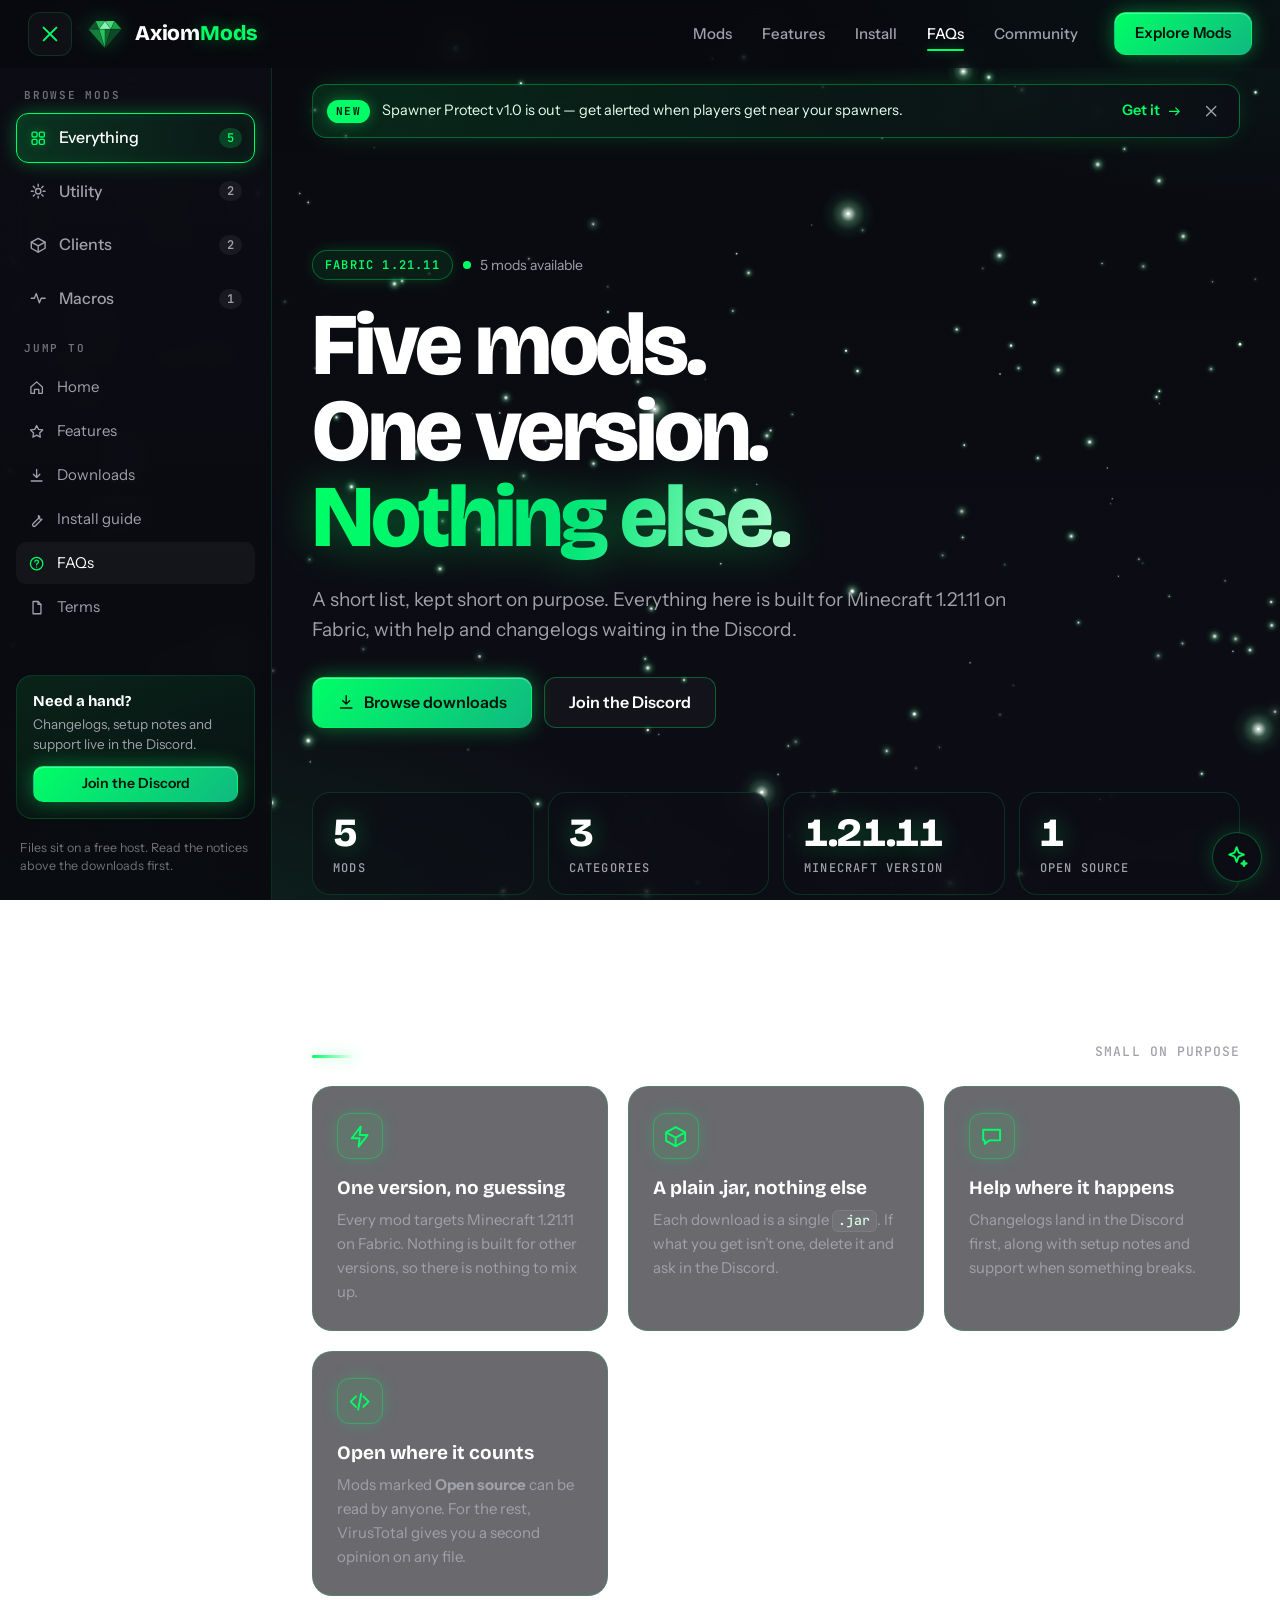
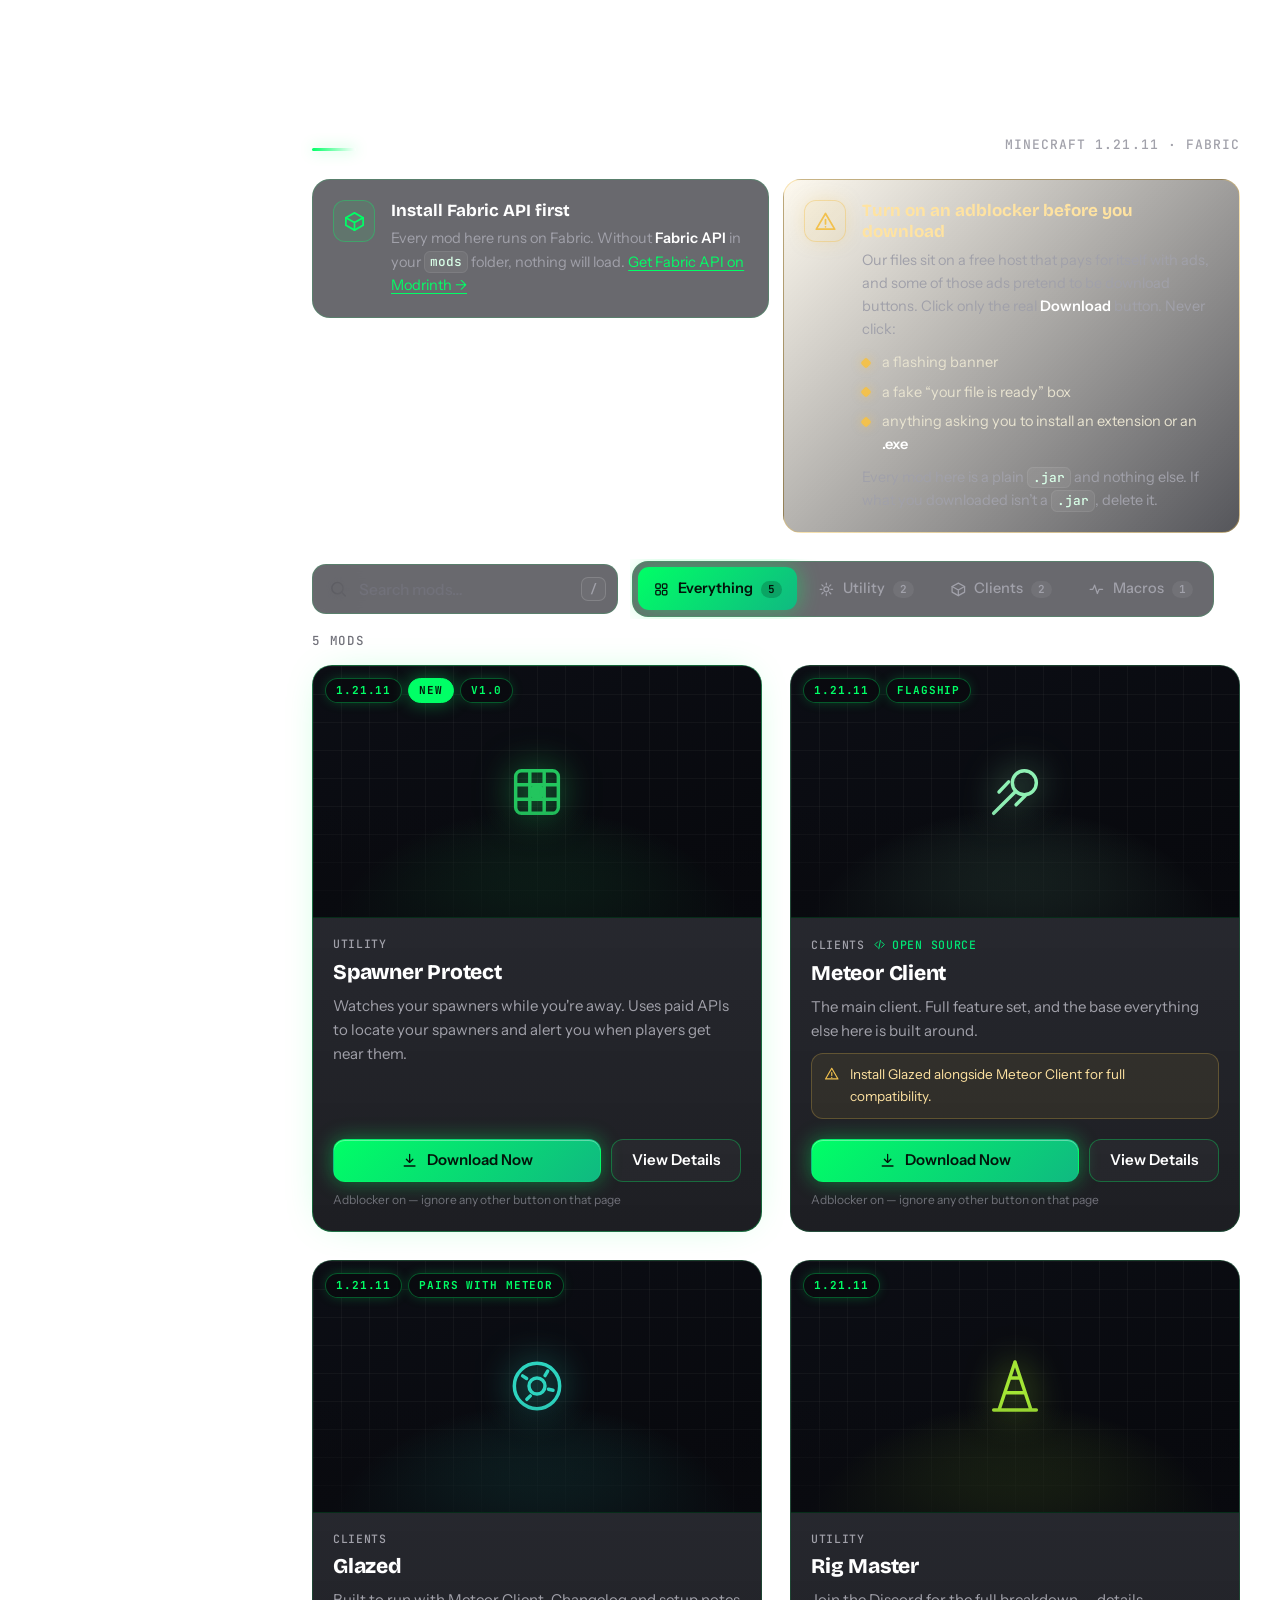
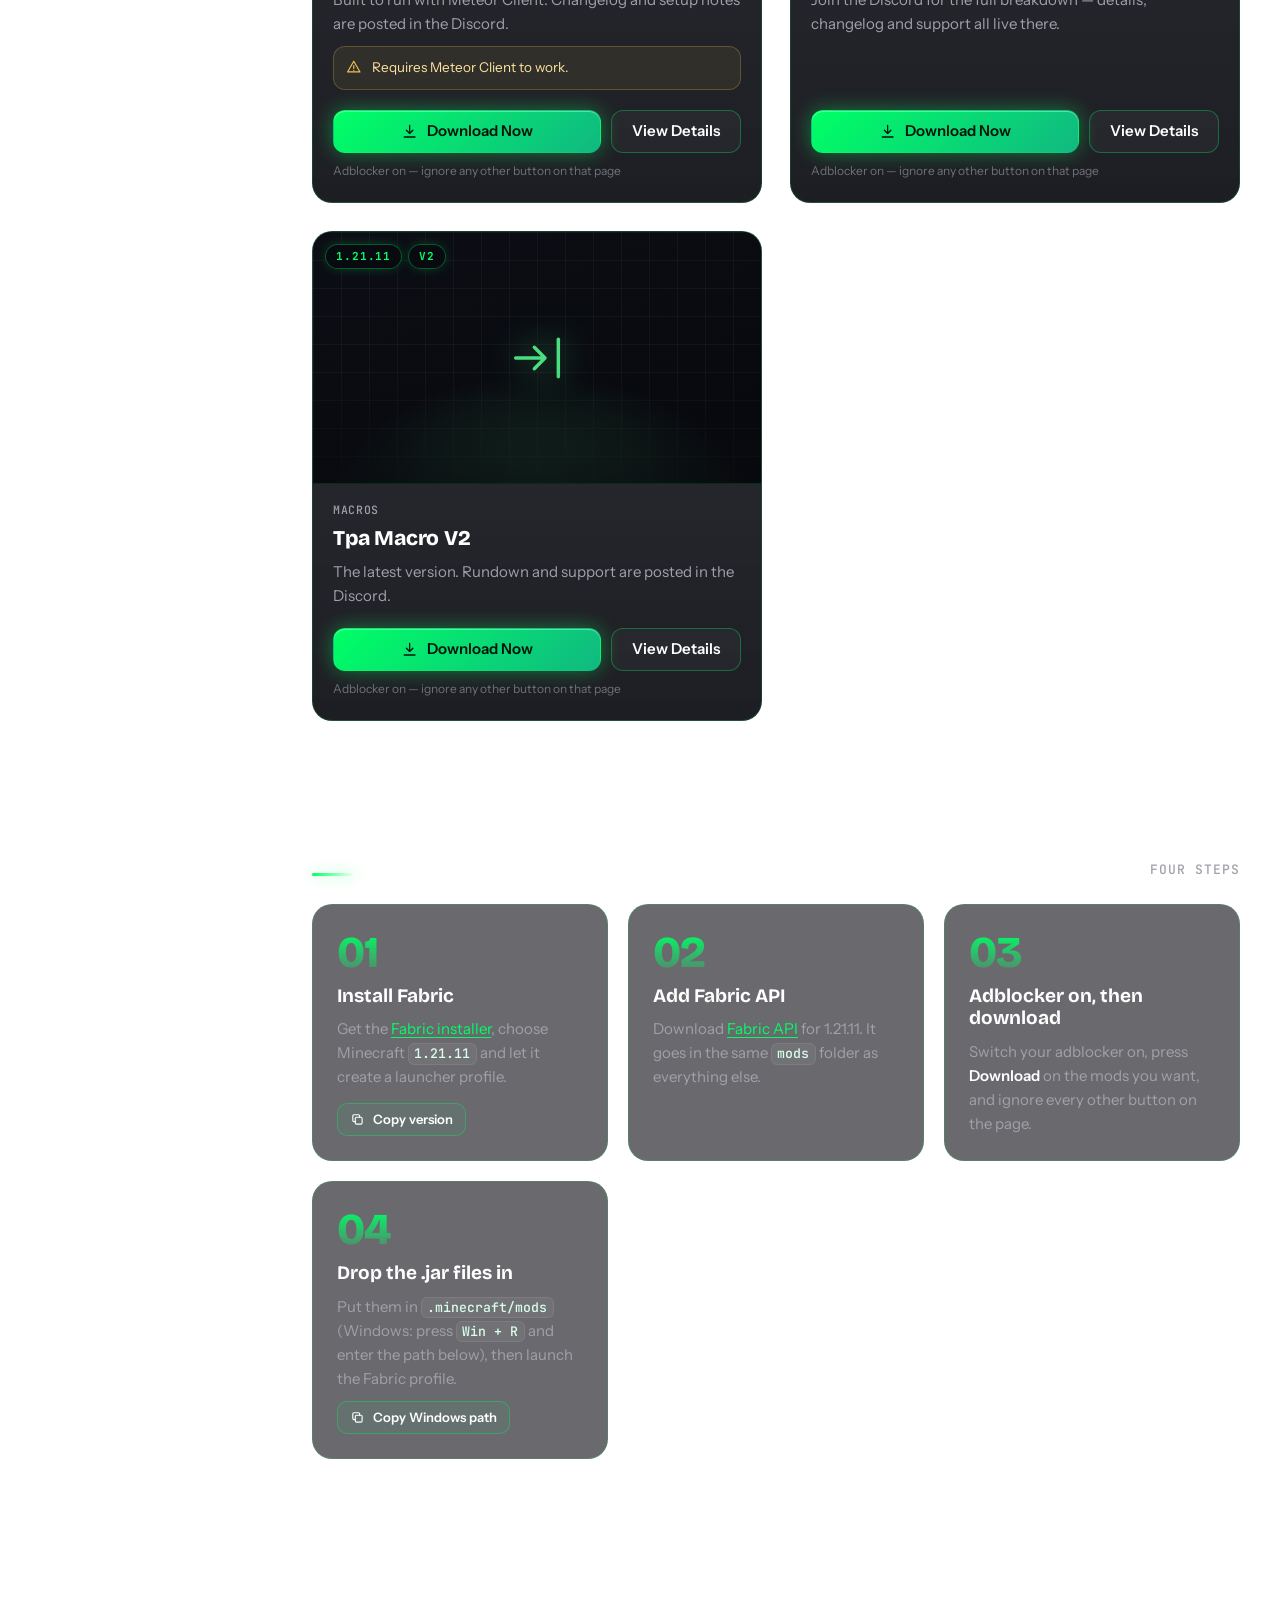
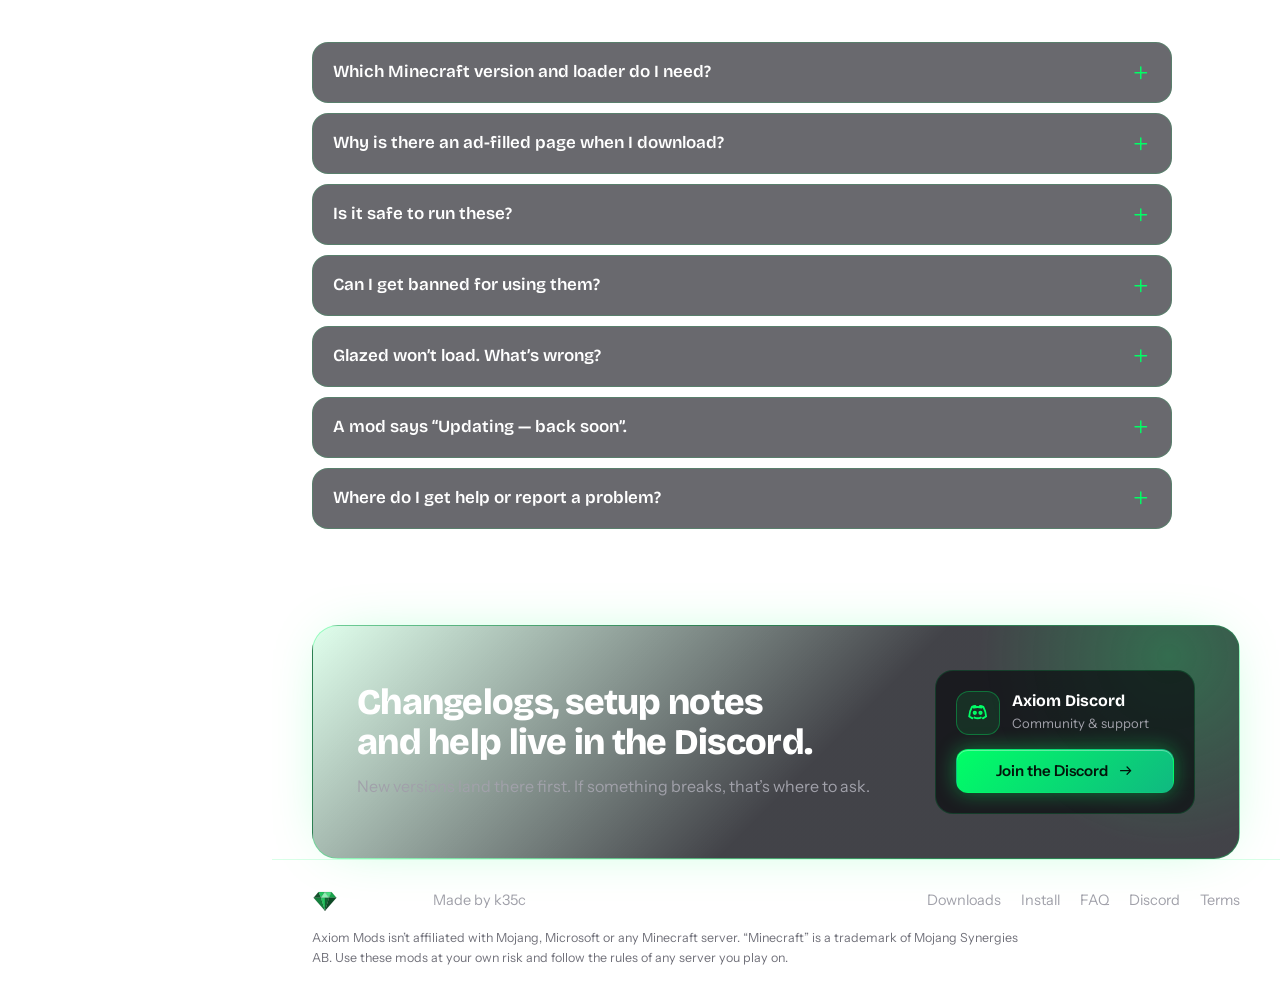
==== commit dd10a896: "Add files via upload" ====
--- a/index.html
+++ b/index.html
@@ -5,7 +5,7 @@
 <meta name="viewport" content="width=device-width, initial-scale=1">
 <title>Axiom Mods — Fabric mods for Minecraft 1.21.11</title>
 <meta name="description" content="Axiom Mods: a short list of Fabric mods for Minecraft 1.21.11. Spawner Protect, Meteor Client, Glazed, Rig Master and Tpa Macro V2. Help and changelogs in Discord.">
-<meta name="theme-color" content="#000000">
+<meta name="theme-color" content="#090A0F">
 <meta property="og:title" content="Axiom Mods — Fabric mods for Minecraft 1.21.11">
 <meta property="og:description" content="A short list of Fabric mods for Minecraft 1.21.11. Help and changelogs in Discord.">
 <meta property="og:type" content="website">
@@ -18,61 +18,80 @@
 </head>
 <body>
 <a class="skip" href="#main">Skip to content</a>
+<canvas id="stars" aria-hidden="true"></canvas>
+<div class="cursor-glow" id="cursor-glow" aria-hidden="true"></div>
 <div class="progress" id="progress" aria-hidden="true"><i></i></div>
-<canvas id="stars" aria-hidden="true"></canvas>
-
-<!-- ============ Left rail: logo + brand ============ -->
-<aside class="rail rail-l">
-  <a class="brand-link" href="#top" aria-label="Axiom Mods — back to top">
-    <svg class="logo" viewBox="0 0 64 64" role="img" aria-label="Axiom green diamond logo">
-      <g stroke="#000" stroke-opacity=".35" stroke-width=".7" stroke-linejoin="round">
-        <polygon points="4,24 16,10 22,24" fill="#14532d"/>
-        <polygon points="16,10 32,10 22,24" fill="#22c55e"/>
-        <polygon points="32,10 42,24 22,24" fill="#8ff0b4"/>
-        <polygon points="32,10 48,10 42,24" fill="#4ade80"/>
-        <polygon points="48,10 60,24 42,24" fill="#16a34a"/>
-        <polygon points="4,24 22,24 32,56" fill="#15803d"/>
-        <polygon points="22,24 32,24 32,56" fill="#22c55e"/>
-        <polygon points="32,24 42,24 32,56" fill="#0f6a33"/>
-        <polygon points="42,24 60,24 32,56" fill="#0d4a25"/>
-      </g>
-    </svg>
-  </a>
-  <div class="brand-v" aria-hidden="true">Axiom<b>.</b></div>
-  <a class="rail-discord" data-discord href="https://discord.gg/nzPtPjvHE" target="_blank" rel="noopener noreferrer">Discord</a>
-</aside>
-
-<!-- ============ Right rail: download categories ============ -->
-<aside class="rail rail-r" aria-label="Download categories">
-  <p class="rail-h">Downloads</p>
-  <nav class="tabs" id="rail-tabs">
-<!--FALLBACK:tabs-->
-<button class="tab" type="button" data-cat="all" aria-pressed="true"><svg class="ic" viewBox="0 0 24 24" aria-hidden="true"><rect x="4" y="4" width="6.5" height="6.5" rx="1.6"></rect><rect x="13.5" y="4" width="6.5" height="6.5" rx="1.6"></rect><rect x="4" y="13.5" width="6.5" height="6.5" rx="1.6"></rect><rect x="13.5" y="13.5" width="6.5" height="6.5" rx="1.6"></rect></svg><span class="lbl">Everything</span><span class="n">5</span></button><button class="tab" type="button" data-cat="Utility" aria-pressed="false"><svg class="ic" viewBox="0 0 24 24" aria-hidden="true"><circle cx="12" cy="12" r="3.5"></circle><path d="M12 3v2.5M12 18.5V21M3 12h2.5M18.5 12H21M5.6 5.6l1.8 1.8M16.6 16.6l1.8 1.8M18.4 5.6l-1.8 1.8M7.4 16.6l-1.8 1.8"></path></svg><span class="lbl">Utility</span><span class="n">2</span></button><button class="tab" type="button" data-cat="Clients" aria-pressed="false"><svg class="ic" viewBox="0 0 24 24" aria-hidden="true"><path d="M12 3 4.5 6v5.5c0 4.6 3.2 8.3 7.5 9.5 4.3-1.2 7.5-4.9 7.5-9.5V6L12 3Z"></path></svg><span class="lbl">Clients</span><span class="n">2</span></button><button class="tab" type="button" data-cat="Macros" aria-pressed="false"><svg class="ic" viewBox="0 0 24 24" aria-hidden="true"><path d="M3 12h4l2.5-6 4 12 2.5-6H21"></path></svg><span class="lbl">Macros</span><span class="n">1</span></button>
-<!--/FALLBACK:tabs-->
+
+<!-- ============ Top bar ============ -->
+<header class="nav" id="nav">
+  <div class="nav-in">
+    <button class="burger" id="burger" type="button" aria-label="Toggle sidebar" aria-controls="side" aria-expanded="false"><span></span><span></span><span></span></button>
+    <a class="brand" href="#top" aria-label="Axiom Mods — back to top"><svg class="logo" viewBox="0 0 64 64" aria-hidden="true"><g stroke="#000" stroke-opacity=".35" stroke-width=".7" stroke-linejoin="round"><polygon points="4,24 16,10 22,24" fill="#14532d"/><polygon points="16,10 32,10 22,24" fill="#22c55e"/><polygon points="32,10 42,24 22,24" fill="#8ff0b4"/><polygon points="32,10 48,10 42,24" fill="#4ade80"/><polygon points="48,10 60,24 42,24" fill="#16a34a"/><polygon points="4,24 22,24 32,56" fill="#15803d"/><polygon points="22,24 32,24 32,56" fill="#22c55e"/><polygon points="32,24 42,24 32,56" fill="#0f6a33"/><polygon points="42,24 60,24 32,56" fill="#0d4a25"/></g></svg><span class="brand-name">Axiom<b>Mods</b></span></a>
+    <nav class="links" id="top-links" aria-label="Primary">
+      <a href="#downloads">Mods</a>
+      <a href="#features">Features</a>
+      <a href="#install">Install</a>
+      <a href="#faq">FAQs</a>
+      <a href="#discord">Community</a>
+    </nav>
+    <a class="btn btn-primary sheen" href="#downloads"><span>Explore Mods</span></a>
+  </div>
+</header>
+
+<!-- ============ Sidebar ============ -->
+<div class="scrim" id="scrim"></div>
+<aside class="side" id="side" aria-label="Browse mods">
+  <p class="side-h">Browse mods</p>
+  <nav class="cats" id="side-cats" aria-label="Mod categories"><i class="ind"></i></nav>
+  <p class="side-h">Jump to</p>
+  <nav class="jump" id="jump" aria-label="Sections">
+    <a href="#top"><svg class="ic" viewBox="0 0 24 24" aria-hidden="true"><path d="M4 11 12 4l8 7v8.5a.5.5 0 0 1-.5.5H15v-5.5H9V20H4.5a.5.5 0 0 1-.5-.5V11Z"/></svg>Home</a>
+    <a href="#features"><svg class="ic" viewBox="0 0 24 24" aria-hidden="true"><path d="m12 3.5 2.6 5.4 5.9.8-4.3 4.1 1 5.9L12 16.9l-5.2 2.8 1-5.9L3.5 9.7l5.9-.8L12 3.5Z"/></svg>Features</a>
+    <a href="#downloads"><svg class="ic" viewBox="0 0 24 24" aria-hidden="true"><path d="M12 3.5v11m0 0-4.5-4.5M12 14.5l4.5-4.5M4.5 19.5h15"/></svg>Downloads</a>
+    <a href="#install"><svg class="ic" viewBox="0 0 24 24" aria-hidden="true"><path d="M14.5 6.5a4 4 0 0 0 4.9 4.9L10 20.8a2.1 2.1 0 0 1-3-3l9.4-9.4a4 4 0 0 0-1.9-1.9Z"/></svg>Install guide</a>
+    <a href="#faq"><svg class="ic" viewBox="0 0 24 24" aria-hidden="true"><circle cx="12" cy="12" r="8.6"/><path d="M9.6 9.6a2.5 2.5 0 1 1 3.6 2.2c-.7.4-1.2 1-1.2 1.8M12 16.8h.01"/></svg>FAQs</a>
+    <a href="terms.html"><svg class="ic" viewBox="0 0 24 24" aria-hidden="true"><path d="M7 3.5h7l4 4V20.5H7V3.5Z"/><path d="M14 3.5v4h4"/></svg>Terms</a>
   </nav>
-  <p class="rail-foot">Files sit on a free host. Read the notices above the downloads first.</p>
+  <div class="side-card">
+    <h4>Need a hand?</h4>
+    <p>Changelogs, setup notes and support live in the Discord.</p>
+    <a class="btn btn-primary sm block" data-discord href="https://discord.gg/nzPtPjvHE" target="_blank" rel="noopener noreferrer"><span>Join the Discord</span></a>
+  </div>
+  <p class="side-foot">Files sit on a free host. Read the notices above the downloads first.</p>
 </aside>
 
 <main id="main">
   <span id="top"></span>
 
-  <div class="announce" id="announce" role="region" aria-label="Announcement">
+  <div class="announce" id="announce" role="region" aria-label="Announcement" hidden>
     <span class="tag">New</span>
-    <p>Spawner Protect v1.0 is out — get alerted when players get near your spawners.</p>
-    <a class="go" href="#spawner-protect"><span>Get it</span><svg class="ic" viewBox="0 0 24 24" aria-hidden="true"><path d="M5 12h14m-5-5 5 5-5 5"/></svg></a>
+    <p></p>
+    <a class="go" href="#downloads"><span>Get it</span><svg class="ic" viewBox="0 0 24 24" aria-hidden="true"><path d="M5 12h14m-5-5 5 5-5 5"/></svg></a>
     <button class="x" type="button" aria-label="Dismiss announcement"><svg class="ic" viewBox="0 0 24 24" aria-hidden="true"><path d="M6 6l12 12M18 6 6 18"/></svg></button>
   </div>
 
   <!-- ============ Hero ============ -->
   <header class="hero wrap">
-    <p class="eyebrow reveal"><span class="v" id="hero-ver">Fabric 1.21.11</span><span class="live"><i class="dot"></i><span id="hero-live">5 mods available</span></span></p>
+    <p class="eyebrow reveal"><span class="v" id="hero-ver">Fabric 1.21.11</span><span class="live"><i class="dot"></i><span id="hero-live">Mods available</span></span></p>
     <h1 id="hero-title" class="reveal" style="--d:1"><span class="w">Five mods.</span> <span class="w">One version.</span> <em class="w">Nothing else.</em></h1>
     <p class="lead reveal" style="--d:2">A short list, kept short on purpose. Everything here is built for Minecraft 1.21.11 on Fabric, with help and changelogs waiting in the Discord.</p>
     <div class="hero-cta reveal" style="--d:3">
       <a class="btn btn-primary" href="#downloads"><svg class="ic" viewBox="0 0 24 24" aria-hidden="true"><path d="M12 3.5v11m0 0-4.5-4.5M12 14.5l4.5-4.5M4.5 19.5h15"/></svg><span>Browse downloads</span></a>
       <a class="btn" data-discord href="https://discord.gg/nzPtPjvHE" target="_blank" rel="noopener noreferrer"><span>Join the Discord</span></a>
     </div>
+    <div class="stats reveal" id="stats" style="--d:4"></div>
   </header>
+
+  <!-- ============ Features ============ -->
+  <section id="features" class="wrap" aria-labelledby="ft-h">
+    <div class="sec-head reveal"><h2 id="ft-h">Why Axiom</h2><p>Small on purpose</p></div>
+    <div class="features">
+      <article class="feat reveal"><span class="fi"><svg class="ic" viewBox="0 0 24 24" aria-hidden="true"><path d="M13 2.5 4.5 13.5H12L11 21.5l8.5-11H12l1-8Z"/></svg></span><h3>One version, no guessing</h3><p>Every mod targets Minecraft 1.21.11 on Fabric. Nothing is built for other versions, so there is nothing to mix up.</p></article>
+      <article class="feat reveal" style="--d:1"><span class="fi"><svg class="ic" viewBox="0 0 24 24" aria-hidden="true"><path d="M21 8 12 3 3 8v8l9 5 9-5V8Z"/><path d="m3 8 9 5 9-5M12 13v8"/></svg></span><h3>A plain .jar, nothing else</h3><p>Each download is a single <code>.jar</code>. If what you get isn’t one, delete it and ask in the Discord.</p></article>
+      <article class="feat reveal" style="--d:2"><span class="fi"><svg class="ic" viewBox="0 0 24 24" aria-hidden="true"><path d="M4 5.5h16v10H10l-4.5 3.5v-3.5H4v-10Z"/></svg></span><h3>Help where it happens</h3><p>Changelogs land in the Discord first, along with setup notes and support when something breaks.</p></article>
+      <article class="feat reveal" style="--d:3"><span class="fi"><svg class="ic" viewBox="0 0 24 24" aria-hidden="true"><path d="m8.5 7-5 5 5 5M15.5 7l5 5-5 5M13.4 4.5l-2.8 15"/></svg></span><h3>Open where it counts</h3><p>Mods marked <b>Open source</b> can be read by anyone. For the rest, VirusTotal gives you a second opinion on any file.</p></article>
+    </div>
+  </section>
 
   <!-- ============ Downloads ============ -->
   <section id="downloads" class="wrap" aria-labelledby="dl-h">
@@ -92,36 +111,36 @@
           <h3>Turn on an adblocker before you download</h3>
           <p>Our files sit on a free host that pays for itself with ads, and some of those ads pretend to be download buttons. Click only the real <b>Download</b> button. Never click:</p>
           <ul>
-            <li><span>a flashing banner</span></li>
-            <li><span>a fake “your file is ready” box</span></li>
-            <li><span>anything asking you to install an extension or an <b>.exe</b></span></li>
+            <li>a flashing banner</li>
+            <li>a fake “your file is ready” box</li>
+            <li>anything asking you to install an extension or an <b>.exe</b></li>
           </ul>
           <p>Every mod here is a plain <code>.jar</code> and nothing else. If what you downloaded isn’t a <code>.jar</code>, delete it.</p>
         </div>
       </div>
     </div>
 
-    <div class="tabs tabs-inline" id="inline-tabs" role="group" aria-label="Filter downloads">
-<!--FALLBACK:inline-tabs-->
-<button class="tab" type="button" data-cat="all" aria-pressed="true"><svg class="ic" viewBox="0 0 24 24" aria-hidden="true"><rect x="4" y="4" width="6.5" height="6.5" rx="1.6"></rect><rect x="13.5" y="4" width="6.5" height="6.5" rx="1.6"></rect><rect x="4" y="13.5" width="6.5" height="6.5" rx="1.6"></rect><rect x="13.5" y="13.5" width="6.5" height="6.5" rx="1.6"></rect></svg><span class="lbl">Everything</span><span class="n">5</span></button><button class="tab" type="button" data-cat="Utility" aria-pressed="false"><svg class="ic" viewBox="0 0 24 24" aria-hidden="true"><circle cx="12" cy="12" r="3.5"></circle><path d="M12 3v2.5M12 18.5V21M3 12h2.5M18.5 12H21M5.6 5.6l1.8 1.8M16.6 16.6l1.8 1.8M18.4 5.6l-1.8 1.8M7.4 16.6l-1.8 1.8"></path></svg><span class="lbl">Utility</span><span class="n">2</span></button><button class="tab" type="button" data-cat="Clients" aria-pressed="false"><svg class="ic" viewBox="0 0 24 24" aria-hidden="true"><path d="M12 3 4.5 6v5.5c0 4.6 3.2 8.3 7.5 9.5 4.3-1.2 7.5-4.9 7.5-9.5V6L12 3Z"></path></svg><span class="lbl">Clients</span><span class="n">2</span></button><button class="tab" type="button" data-cat="Macros" aria-pressed="false"><svg class="ic" viewBox="0 0 24 24" aria-hidden="true"><path d="M3 12h4l2.5-6 4 12 2.5-6H21"></path></svg><span class="lbl">Macros</span><span class="n">1</span></button>
-<!--/FALLBACK:inline-tabs-->
-    </div>
-
-    <div class="grid reveal" id="grid" aria-live="polite">
-<!--FALLBACK:grid-->
-<article class="card featured" id="spawner-protect" data-cat="Utility" style="--a:#23c55e"><div class="card-top"><div class="tile"><svg class="ic" viewBox="0 0 24 24" aria-hidden="true"><rect x="4" y="4" width="16" height="16" rx="2.2"></rect><path d="M4 9.3h16M4 14.7h16M9.3 4v16M14.7 4v16"></path><rect x="10.3" y="10.3" width="3.4" height="3.4" rx=".6" fill="currentColor"></rect></svg></div><span class="pill">1.21.11</span></div><div class="name-row"><h3>Spawner Protect</h3><span class="badge">New</span><span class="badge">v1.0</span></div><div class="desc-wrap"><p class="desc">Watches your spawners while you're away. Uses paid APIs to locate your spawners and alert you when players get near them.</p><button class="more" type="button" aria-expanded="false">More</button></div><div class="card-foot"><a class="btn btn-primary dl" href="https://www.dropbox.com/scl/fi/wasfvtzata7utzyzxmlu3/vexxoprotect-v1.0-1.21.11.jar?rlkey=9xs8bwbv707f8peqajdpmbap5&amp;st=vvc6wpwk&amp;dl=1" target="_blank" rel="noopener noreferrer"><svg class="ic" viewBox="0 0 24 24" aria-hidden="true"><path d="M12 3.5v11m0 0-4.5-4.5M12 14.5l4.5-4.5M4.5 19.5h15"></path></svg><span>Download</span></a><p class="hint">Adblocker on — ignore any other button on that page</p></div></article><article class="card" id="meteor-client" data-cat="Clients" style="--a:#8ff0b4"><div class="card-top"><div class="tile"><svg class="ic" viewBox="0 0 24 24" aria-hidden="true"><circle cx="15.5" cy="8.5" r="4.5"></circle><path d="M12.3 11.7 4 20M9.6 8.2 6 12M15.8 13.4 12.4 16.8"></path></svg></div><span class="pill">1.21.11</span></div><div class="name-row"><h3>Meteor Client</h3><span class="badge">Flagship</span></div><div class="desc-wrap"><p class="desc">The main client. Full feature set, and the base everything else here is built around.</p><button class="more" type="button" aria-expanded="false">More</button></div><span class="oss"><svg class="ic" viewBox="0 0 24 24" aria-hidden="true"><path d="m8.5 7-5 5 5 5M15.5 7l5 5-5 5M13.4 4.5l-2.8 15"></path></svg>Open source</span><div class="reqs" role="note"><svg class="ic" viewBox="0 0 24 24" aria-hidden="true"><path d="M12 3.6 2.4 20h19.2L12 3.6Z"></path><path d="M12 10v4.6M12 17.6h.01"></path></svg><span>Install Glazed alongside Meteor Client for full compatibility.</span></div><div class="card-foot"><a class="btn btn-primary dl" href="https://www.dropbox.com/scl/fi/ax6maw2kvllba3r9j7a7y/meteor-client-1.21.11-81.jar?rlkey=sip03dt7k66tujsoziey7qn7u&amp;st=uso3f85u&amp;dl=1" target="_blank" rel="noopener noreferrer"><svg class="ic" viewBox="0 0 24 24" aria-hidden="true"><path d="M12 3.5v11m0 0-4.5-4.5M12 14.5l4.5-4.5M4.5 19.5h15"></path></svg><span>Download</span></a><p class="hint">Adblocker on — ignore any other button on that page</p></div></article><article class="card" id="glazed" data-cat="Clients" style="--a:#2dd4bf"><div class="card-top"><div class="tile"><svg class="ic" viewBox="0 0 24 24" aria-hidden="true"><circle cx="12" cy="12" r="8.5"></circle><circle cx="12" cy="12" r="3"></circle><path d="m6.6 8.2 1.5 1M16 6.4l-1 1.7M18 13.6l-1.7-.4M8.2 17l1.3-1.3"></path></svg></div><span class="pill">1.21.11</span></div><div class="name-row"><h3>Glazed</h3><span class="badge">Pairs with Meteor</span></div><div class="desc-wrap"><p class="desc">Built to run with Meteor Client. Changelog and setup notes are posted in the Discord.</p><button class="more" type="button" aria-expanded="false">More</button></div><div class="reqs" role="note"><svg class="ic" viewBox="0 0 24 24" aria-hidden="true"><path d="M12 3.6 2.4 20h19.2L12 3.6Z"></path><path d="M12 10v4.6M12 17.6h.01"></path></svg><span>Requires Meteor Client to work.</span></div><div class="card-foot"><a class="btn btn-primary dl" href="https://www.dropbox.com/scl/fi/yz4hsqtvywh6dlm02gxhm/glazed-1.21.11-v19.jar?rlkey=e8k75doltynjky510i5foi1ic&amp;st=dsac869b&amp;dl=1" target="_blank" rel="noopener noreferrer"><svg class="ic" viewBox="0 0 24 24" aria-hidden="true"><path d="M12 3.5v11m0 0-4.5-4.5M12 14.5l4.5-4.5M4.5 19.5h15"></path></svg><span>Download</span></a><p class="hint">Adblocker on — ignore any other button on that page</p></div></article><article class="card" id="rig-master" data-cat="Utility" style="--a:#a3e635"><div class="card-top"><div class="tile"><svg class="ic" viewBox="0 0 24 24" aria-hidden="true"><path d="M12 3 6 21M12 3l6 18M8.4 14.5h7.2M10.2 9h3.6M4 21h16"></path></svg></div><span class="pill">1.21.11</span></div><div class="name-row"><h3>Rig Master</h3></div><div class="desc-wrap"><p class="desc">Join the Discord for the full breakdown — details, changelog and support all live there.</p><button class="more" type="button" aria-expanded="false">More</button></div><div class="card-foot"><a class="btn btn-primary dl" href="https://www.dropbox.com/scl/fi/fdpmxw7pflp3jlc7d1cr0/Rigmaster-1.21.11-v3.jar?rlkey=djrj0mpd18972i6rjxy5n0g91&amp;st=vf81p97f&amp;dl=1" target="_blank" rel="noopener noreferrer"><svg class="ic" viewBox="0 0 24 24" aria-hidden="true"><path d="M12 3.5v11m0 0-4.5-4.5M12 14.5l4.5-4.5M4.5 19.5h15"></path></svg><span>Download</span></a><p class="hint">Adblocker on — ignore any other button on that page</p></div></article><article class="card" id="tpa-macro-v2" data-cat="Macros" style="--a:#4ade80"><div class="card-top"><div class="tile"><svg class="ic" viewBox="0 0 24 24" aria-hidden="true"><path d="M4 12h11m-4-4 4 4-4 4"></path><path d="M20 5v14"></path></svg></div><span class="pill">1.21.11</span></div><div class="name-row"><h3>Tpa Macro V2</h3><span class="badge">V2</span></div><div class="desc-wrap"><p class="desc">The latest version. Rundown and support are posted in the Discord.</p><button class="more" type="button" aria-expanded="false">More</button></div><div class="card-foot"><a class="btn btn-primary dl" href="https://www.dropbox.com/scl/fi/ulic244mj2yqvvvx3o5vt/Tpamacro-1.21.11-v1.jar?rlkey=85gtrjpvulhgsd728tcmcm9t1&amp;st=9cljpe86&amp;dl=1" target="_blank" rel="noopener noreferrer"><svg class="ic" viewBox="0 0 24 24" aria-hidden="true"><path d="M12 3.5v11m0 0-4.5-4.5M12 14.5l4.5-4.5M4.5 19.5h15"></path></svg><span>Download</span></a><p class="hint">Adblocker on — ignore any other button on that page</p></div></article>
-<!--/FALLBACK:grid-->
-    </div>
+    <div class="toolbar reveal">
+      <div class="search">
+        <svg class="ic" viewBox="0 0 24 24" aria-hidden="true"><circle cx="11" cy="11" r="6.5"/><path d="m20 20-4.2-4.2"/></svg>
+        <input id="search" type="search" placeholder="Search mods…" autocomplete="off" spellcheck="false" aria-label="Search mods">
+        <kbd aria-hidden="true">/</kbd>
+      </div>
+      <div class="pills-scroll"><div class="pills" id="pills" role="group" aria-label="Filter downloads"><i class="ind"></i></div></div>
+    </div>
+    <p class="result-line" id="result-line" aria-live="polite"></p>
+
+    <div class="grid" id="grid" aria-live="polite"><p class="empty">Loading mods…</p></div>
   </section>
 
   <!-- ============ Install guide ============ -->
   <section id="install" class="wrap" aria-labelledby="in-h">
     <div class="sec-head reveal"><h2 id="in-h">Install guide</h2><p>Four steps</p></div>
     <div class="steps">
-      <div class="step reveal"><span class="num">01</span><h3>Install Fabric</h3><p>Get the <a href="https://fabricmc.net/use/installer/" target="_blank" rel="noopener noreferrer">Fabric installer</a>, choose Minecraft <code>1.21.11</code> and let it create a launcher profile.</p></div>
+      <div class="step reveal"><span class="num">01</span><h3>Install Fabric</h3><p>Get the <a href="https://fabricmc.net/use/installer/" target="_blank" rel="noopener noreferrer">Fabric installer</a>, choose Minecraft <code>1.21.11</code> and let it create a launcher profile.</p><button class="copy" type="button" data-copy="1.21.11"><svg class="ic" viewBox="0 0 24 24" aria-hidden="true"><rect x="8.5" y="8.5" width="11" height="11" rx="2.2"/><path d="M15.5 8.5v-2a2 2 0 0 0-2-2h-7a2 2 0 0 0-2 2v7a2 2 0 0 0 2 2h2"/></svg><span>Copy version</span></button></div>
       <div class="step reveal" style="--d:1"><span class="num">02</span><h3>Add Fabric API</h3><p>Download <a href="https://modrinth.com/mod/fabric-api" target="_blank" rel="noopener noreferrer">Fabric API</a> for 1.21.11. It goes in the same <code>mods</code> folder as everything else.</p></div>
       <div class="step reveal" style="--d:2"><span class="num">03</span><h3>Adblocker on, then download</h3><p>Switch your adblocker on, press <b>Download</b> on the mods you want, and ignore every other button on the page.</p></div>
-      <div class="step reveal" style="--d:3"><span class="num">04</span><h3>Drop the .jar files in</h3><p>Put them in <code>.minecraft/mods</code> (Windows: press <code>Win + R</code> and enter <code>%appdata%\.minecraft\mods</code>), then launch the Fabric profile.</p></div>
+      <div class="step reveal" style="--d:3"><span class="num">04</span><h3>Drop the .jar files in</h3><p>Put them in <code>.minecraft/mods</code> (Windows: press <code>Win + R</code> and enter the path below), then launch the Fabric profile.</p><button class="copy" type="button" data-copy="%appdata%\.minecraft\mods"><svg class="ic" viewBox="0 0 24 24" aria-hidden="true"><rect x="8.5" y="8.5" width="11" height="11" rx="2.2"/><path d="M15.5 8.5v-2a2 2 0 0 0-2-2h-7a2 2 0 0 0-2 2v7a2 2 0 0 0 2 2h2"/></svg><span>Copy Windows path</span></button></div>
     </div>
   </section>
 
@@ -160,22 +179,26 @@
     </div>
   </section>
 
-  <!-- ============ Discord CTA ============ -->
+  <!-- ============ Community ============ -->
   <section id="discord" class="wrap" aria-labelledby="dc-h">
     <div class="cta reveal">
       <div>
         <h2 id="dc-h">Changelogs, setup notes and help live in the Discord.</h2>
         <p>New versions land there first. If something breaks, that’s where to ask.</p>
       </div>
-      <a class="btn btn-primary" data-discord href="https://discord.gg/nzPtPjvHE" target="_blank" rel="noopener noreferrer"><span>Join the Discord</span><svg class="ic" viewBox="0 0 24 24" aria-hidden="true"><path d="M5 12h14m-5-5 5 5-5 5"/></svg></a>
+      <div class="dcw" id="dcw">
+        <div class="dcw-top"><span class="dcw-logo"><svg class="ic" viewBox="0 0 24 24" aria-hidden="true"><path d="M8.3 7.2c1.1-.4 2.3-.6 3.7-.6s2.6.2 3.7.6M7 17.3c-1.4-.5-2.4-1.1-3-1.7.2-3.6 1.2-6.6 2.6-9.1 1.1-.5 2.2-.8 3.2-.9l.5 1.2M17 17.3c1.4-.5 2.4-1.1 3-1.7-.2-3.6-1.2-6.6-2.6-9.1-1.1-.5-2.2-.8-3.2-.9l-.5 1.2M9 16.7c1.9.7 4.1.7 6 0"/><circle cx="9.3" cy="12.2" r="1.1"/><circle cx="14.7" cy="12.2" r="1.1"/></svg></span><div><b id="dc-name">Axiom Discord</b><small>Community &amp; support</small></div></div>
+        <div class="dcw-counts" id="dc-counts" hidden>
+          <span><i></i><b id="dc-online">0</b> online</span>
+          <span><i class="off"></i><b id="dc-members">0</b> members</span>
+        </div>
+        <a class="btn btn-primary block sheen" data-discord href="https://discord.gg/nzPtPjvHE" target="_blank" rel="noopener noreferrer"><span>Join the Discord</span><svg class="ic" viewBox="0 0 24 24" aria-hidden="true"><path d="M5 12h14m-5-5 5 5-5 5"/></svg></a>
+      </div>
     </div>
   </section>
 
   <footer class="wrap">
-    <span class="f-brand">
-      <svg viewBox="0 0 64 64" aria-hidden="true"><g stroke="#000" stroke-opacity=".35" stroke-width=".7" stroke-linejoin="round"><polygon points="4,24 16,10 22,24" fill="#14532d"/><polygon points="16,10 32,10 22,24" fill="#22c55e"/><polygon points="32,10 42,24 22,24" fill="#8ff0b4"/><polygon points="32,10 48,10 42,24" fill="#4ade80"/><polygon points="48,10 60,24 42,24" fill="#16a34a"/><polygon points="4,24 22,24 32,56" fill="#15803d"/><polygon points="22,24 32,24 32,56" fill="#22c55e"/><polygon points="32,24 42,24 32,56" fill="#0f6a33"/><polygon points="42,24 60,24 32,56" fill="#0d4a25"/></g></svg>
-      Axiom
-    </span>
+    <span class="f-brand"><svg viewBox="0 0 64 64" aria-hidden="true"><g stroke="#000" stroke-opacity=".35" stroke-width=".7" stroke-linejoin="round"><polygon points="4,24 16,10 22,24" fill="#14532d"/><polygon points="16,10 32,10 22,24" fill="#22c55e"/><polygon points="32,10 42,24 22,24" fill="#8ff0b4"/><polygon points="32,10 48,10 42,24" fill="#4ade80"/><polygon points="48,10 60,24 42,24" fill="#16a34a"/><polygon points="4,24 22,24 32,56" fill="#15803d"/><polygon points="22,24 32,24 32,56" fill="#22c55e"/><polygon points="32,24 42,24 32,56" fill="#0f6a33"/><polygon points="42,24 60,24 32,56" fill="#0d4a25"/></g></svg>Axiom</span>
     <span>Made by k35c</span>
     <nav aria-label="Footer">
       <a href="#downloads">Downloads</a>
@@ -188,6 +211,120 @@
   </footer>
 </main>
 
+<!-- ============ Details modal ============ -->
+<div class="modal" id="modal" hidden>
+  <div class="modal-bg" data-close></div>
+  <div class="modal-card" role="dialog" aria-modal="true" aria-labelledby="m-title" tabindex="-1">
+    <button class="modal-x" type="button" data-close aria-label="Close"><svg class="ic" viewBox="0 0 24 24" aria-hidden="true"><path d="M6 6l12 12M18 6 6 18"/></svg></button>
+    <div id="modal-content"></div>
+  </div>
+</div>
+
+<!-- ============ Effects widget ============ -->
+<div class="fx" id="fx">
+  <div class="fx-panel" id="fx-panel" role="group" aria-label="Effects">
+    <h4>Ambient effects</h4>
+    <label class="sw"><span>Starlight</span><input type="checkbox" data-fx="stars" checked><span class="track"></span></label>
+    <label class="sw"><span>Shooting stars</span><input type="checkbox" data-fx="shooting" checked><span class="track"></span></label>
+    <label class="sw"><span>Cursor glow</span><input type="checkbox" data-fx="cursor" checked><span class="track"></span></label>
+    <div class="range"><label for="fx-density"><span>Star density</span><output id="fx-density-out">100%</output></label><input id="fx-density" type="range" min="0.4" max="2" step="0.1" value="1" data-fx="density"></div>
+  </div>
+  <button class="fx-btn" id="fx-btn" type="button" aria-label="Ambient effects" aria-expanded="false" aria-controls="fx-panel"><svg class="ic" viewBox="0 0 24 24" aria-hidden="true"><path d="M12 3l1.9 5.1L19 10l-5.1 1.9L12 17l-1.9-5.1L5 10l5.1-1.9L12 3Z"/><path d="M19 16l.7 1.8L21.5 18.5l-1.8.7L19 21l-.7-1.8-1.8-.7 1.8-.7L19 16Z"/></svg></button>
+</div>
+
+<script type="application/json" id="fallback-data">
+{
+  "theme": "emerald",
+  "announcement": {
+    "enabled": true,
+    "id": "spawner-protect-v1",
+    "tag": "New",
+    "text": "Spawner Protect v1.0 is out — get alerted when players get near your spawners.",
+    "linkText": "Get it",
+    "link": "#spawner-protect"
+  },
+  "links": {
+    "discord": "https://discord.gg/nzPtPjvHE"
+  },
+  "mods": [
+    {
+      "id": "spawner-protect",
+      "name": "Spawner Protect",
+      "description": "Watches your spawners while you're away. Uses paid APIs to locate your spawners and alert you when players get near them.",
+      "badges": ["New", "v1.0"],
+      "icon": "spawner",
+      "accent": "#23c55e",
+      "category": "Utility",
+      "mc": "1.21.11",
+      "url": "https://www.dropbox.com/scl/fi/wasfvtzata7utzyzxmlu3/vexxoprotect-v1.0-1.21.11.jar?rlkey=9xs8bwbv707f8peqajdpmbap5&st=vvc6wpwk&dl=1",
+      "note": "",
+      "featured": true,
+      "openSource": false,
+      "updating": false
+    },
+    {
+      "id": "meteor-client",
+      "name": "Meteor Client",
+      "description": "The main client. Full feature set, and the base everything else here is built around.",
+      "badges": ["Flagship"],
+      "icon": "meteor",
+      "accent": "#8ff0b4",
+      "category": "Clients",
+      "mc": "1.21.11",
+      "url": "https://www.dropbox.com/scl/fi/ax6maw2kvllba3r9j7a7y/meteor-client-1.21.11-81.jar?rlkey=sip03dt7k66tujsoziey7qn7u&st=uso3f85u&dl=1",
+      "note": "Install Glazed alongside Meteor Client for full compatibility.",
+      "featured": false,
+      "openSource": true,
+      "updating": false
+    },
+    {
+      "id": "glazed",
+      "name": "Glazed",
+      "description": "Built to run with Meteor Client. Changelog and setup notes are posted in the Discord.",
+      "badges": ["Pairs with Meteor"],
+      "icon": "glazed",
+      "accent": "#2dd4bf",
+      "category": "Clients",
+      "mc": "1.21.11",
+      "url": "https://www.dropbox.com/scl/fi/yz4hsqtvywh6dlm02gxhm/glazed-1.21.11-v19.jar?rlkey=e8k75doltynjky510i5foi1ic&st=dsac869b&dl=1",
+      "note": "Requires Meteor Client to work.",
+      "featured": false,
+      "openSource": false,
+      "updating": false
+    },
+    {
+      "id": "rig-master",
+      "name": "Rig Master",
+      "description": "Join the Discord for the full breakdown — details, changelog and support all live there.",
+      "badges": [],
+      "icon": "rig",
+      "accent": "#a3e635",
+      "category": "Utility",
+      "mc": "1.21.11",
+      "url": "https://www.dropbox.com/scl/fi/fdpmxw7pflp3jlc7d1cr0/Rigmaster-1.21.11-v3.jar?rlkey=djrj0mpd18972i6rjxy5n0g91&st=vf81p97f&dl=1",
+      "note": "",
+      "featured": false,
+      "openSource": false,
+      "updating": false
+    },
+    {
+      "id": "tpa-macro-v2",
+      "name": "Tpa Macro V2",
+      "description": "The latest version. Rundown and support are posted in the Discord.",
+      "badges": ["V2"],
+      "icon": "tpa",
+      "accent": "#4ade80",
+      "category": "Macros",
+      "mc": "1.21.11",
+      "url": "https://www.dropbox.com/scl/fi/ulic244mj2yqvvvx3o5vt/Tpamacro-1.21.11-v1.jar?rlkey=85gtrjpvulhgsd728tcmcm9t1&st=9cljpe86&dl=1",
+      "note": "",
+      "featured": false,
+      "openSource": false,
+      "updating": false
+    }
+  ]
+}
+</script>
 <script src="script.js" defer></script>
 </body>
 </html>
--- a/style.css
+++ b/style.css
@@ -1,34 +1,34 @@
 /* ==========================================================================
-   Axiom Mods — style.css
-   True black, a range of greens. Fixed left rail (brand), fixed right rail
-   (download categories), middle column for content.
+   Axiom Mods — style.css   ·   "Cyber Luxe Black & Neon Emerald"
+   Layout: sticky glass top bar · collapsible fixed sidebar · fluid content.
+   Everything themeable lives in the tokens below (and the [data-theme] blocks).
    ========================================================================== */
 
 /* ---------- Tokens ---------- */
 :root {
-  --bg: #000000;
-  --ink: #e8f4ec;
-  --ink-2: #9ab2a5;
-  --ink-3: #72897c;
-
-  /* greens: deep moss -> emerald -> pale mint */
-  --moss-950: #020a05;
-  --moss-900: #04140a;
-  --moss-800: #08200f;
-  --moss: #0d3a1d;
-  --em: #23c55e;
-  --em-deep: #15803d;
-  --mint: #8ff0b4;
-
-  --line: color-mix(in srgb, var(--mint) 11%, transparent);
-  --line-2: color-mix(in srgb, var(--mint) 20%, transparent);
-  --glow: color-mix(in srgb, var(--em) 38%, transparent);
+  --void: #090A0F;
+  --obsidian: #0D0E15;
+  --panel: rgba(13, 14, 21, .62);
+  --panel-solid: #0f1119;
+
+  --neon: #00FF66;
+  --em: #10B981;
+  --lime: #00E676;
+
+  --white: #FFFFFF;
+  --silver: #A1A1AA;
+  --silver-2: #71717A;
+
+  --line: rgba(0, 255, 102, .15);
+  --line-2: rgba(0, 255, 102, .32);
+  --glow: rgba(0, 255, 102, .4);
+  --glow-soft: rgba(0, 255, 102, .25);
 
   --warn: #f2c14e;
   --warn-ink: #ffe3a1;
 
-  --rail-l: 76px;
-  --rail-r: 218px;
+  --nav-h: 68px;
+  --side-w: 272px;
   --radius: 20px;
   --ease: cubic-bezier(.22, .8, .24, 1);
 
@@ -36,321 +36,429 @@
   --f-body: "Instrument Sans", "Inter", ui-sans-serif, system-ui, -apple-system, "Segoe UI", sans-serif;
   --f-mono: "JetBrains Mono", ui-monospace, "SF Mono", Menlo, Consolas, monospace;
 }
-:root[data-theme="mint"]  { --moss: #14532d; --moss-800: #0b2b16; --em: #4ade80; --em-deep: #22c55e; --mint: #c3f8d5; }
-:root[data-theme="moss"]  { --moss: #0a2e16; --moss-800: #06170c; --em: #1ea852; --em-deep: #166534; --mint: #7fc995; }
-:root[data-theme="jade"]  { --moss: #064e3b; --moss-800: #04261d; --em: #10b981; --em-deep: #047857; --mint: #6ee7b7; }
+:root[data-theme="mint"] { --neon: #6BFFA8; --em: #34d399; --lime: #86efac; --line: rgba(107,255,168,.15); --line-2: rgba(107,255,168,.32); --glow: rgba(107,255,168,.4); --glow-soft: rgba(107,255,168,.25); }
+:root[data-theme="moss"] { --neon: #2BE06E; --em: #15a050; --lime: #4ade80; --line: rgba(43,224,110,.14); --line-2: rgba(43,224,110,.3); --glow: rgba(43,224,110,.36); --glow-soft: rgba(43,224,110,.22); }
+:root[data-theme="jade"] { --neon: #19E6A8; --em: #059669; --lime: #2dd4bf; --line: rgba(25,230,168,.15); --line-2: rgba(25,230,168,.32); --glow: rgba(25,230,168,.4); --glow-soft: rgba(25,230,168,.25); }
 
 /* ---------- Base ---------- */
 *, *::before, *::after { box-sizing: border-box; }
-html { scroll-behavior: smooth; scroll-padding-top: 24px; -webkit-text-size-adjust: 100%; background: #000; }
+html {
+  scroll-behavior: smooth; scroll-padding-top: calc(var(--nav-h) + 20px);
+  -webkit-text-size-adjust: 100%;
+  background:
+    radial-gradient(70% 50% at 8% 108%, rgba(0, 255, 102, .10), transparent 70%),
+    radial-gradient(55% 40% at 100% -5%, rgba(16, 185, 129, .10), transparent 70%),
+    linear-gradient(180deg, var(--void), var(--obsidian));
+  background-attachment: fixed;
+}
 body {
-  margin: 0; min-height: 100vh; background: var(--bg); color: var(--ink);
+  margin: 0; min-height: 100vh; background: transparent; color: var(--white);
   font: 400 16px/1.6 var(--f-body); -webkit-font-smoothing: antialiased; text-rendering: optimizeLegibility;
   overflow-x: hidden;
 }
-/* soft moss light, bottom-left and top-right, under the stars */
-body::before {
-  content: ""; position: fixed; inset: 0; z-index: 0; pointer-events: none;
+body.locked { overflow: hidden; }
+img, svg { display: block; max-width: 100%; }
+a { color: var(--neon); text-decoration-thickness: 1px; text-underline-offset: 3px; transition: color .2s; }
+a:hover { color: var(--white); }
+h1, h2, h3, h4, p { margin: 0; }
+button { font: inherit; color: inherit; }
+code { font: 500 .88em var(--f-mono); background: rgba(255, 255, 255, .06); border: 1px solid rgba(255, 255, 255, .08); padding: .1em .4em; border-radius: 6px; color: #d9ffe8; overflow-wrap: anywhere; }
+::selection { background: rgba(0, 255, 102, .35); color: #fff; }
+:focus-visible { outline: 2px solid var(--neon); outline-offset: 3px; border-radius: 8px; }
+[hidden] { display: none !important; }
+
+.skip { position: fixed; left: 12px; top: -60px; z-index: 200; background: var(--neon); color: #03140a; padding: 10px 16px; border-radius: 10px; font-weight: 600; text-decoration: none; transition: top .2s; }
+.skip:focus { top: 12px; }
+
+.ic { width: 1.15em; height: 1.15em; flex: none; fill: none; stroke: currentColor; stroke-width: 1.8; stroke-linecap: round; stroke-linejoin: round; }
+
+/* ---------- Background layers ---------- */
+#stars { position: fixed; inset: 0; width: 100vw; height: 100vh; z-index: -1; pointer-events: none; }
+.cursor-glow {
+  position: fixed; left: 0; top: 0; width: 360px; height: 360px; margin: -180px 0 0 -180px; z-index: -1;
+  border-radius: 50%; pointer-events: none; opacity: 0; transition: opacity .4s;
+  background: radial-gradient(closest-side, rgba(0, 255, 102, .13), rgba(0, 255, 102, .04) 55%, transparent);
+  will-change: transform;
+}
+.cursor-glow.on { opacity: 1; }
+.progress { position: fixed; inset: 0 0 auto 0; height: 3px; z-index: 120; pointer-events: none; }
+.progress i { display: block; height: 100%; width: 100%; transform: scaleX(0); transform-origin: left; background: linear-gradient(90deg, var(--em), var(--neon)); box-shadow: 0 0 12px var(--glow); }
+
+/* ---------- Top bar ---------- */
+.nav {
+  position: fixed; inset: 0 0 auto 0; height: var(--nav-h); z-index: 100;
+  display: flex; align-items: center;
+  background: rgba(9, 10, 15, .35); border-bottom: 1px solid transparent;
+  backdrop-filter: blur(16px); -webkit-backdrop-filter: blur(16px);
+  transition: background .35s, border-color .35s, box-shadow .35s, height .35s var(--ease);
+}
+.nav.scrolled { background: rgba(9, 10, 15, .78); border-bottom-color: var(--line); box-shadow: 0 10px 40px -18px rgba(0, 0, 0, .9), 0 1px 0 rgba(0, 255, 102, .05); }
+.nav-in { width: 100%; max-width: 1480px; margin: 0 auto; padding: 0 clamp(14px, 3vw, 28px); display: flex; align-items: center; gap: 14px; }
+
+.burger { width: 44px; height: 44px; flex: none; display: grid; place-content: center; gap: 5px; background: rgba(255, 255, 255, .03); border: 1px solid var(--line); border-radius: 12px; cursor: pointer; transition: border-color .25s, box-shadow .25s, background .25s; }
+.burger:hover { border-color: var(--neon); box-shadow: 0 0 18px -4px var(--glow); background: rgba(0, 255, 102, .06); }
+.burger span { display: block; width: 20px; height: 2px; border-radius: 2px; background: var(--white); transition: transform .35s var(--ease), opacity .2s, background .2s; }
+.burger[aria-expanded="true"] span { background: var(--neon); }
+.burger[aria-expanded="true"] span:nth-child(1) { transform: translateY(7px) rotate(45deg); }
+.burger[aria-expanded="true"] span:nth-child(2) { opacity: 0; transform: scaleX(0); }
+.burger[aria-expanded="true"] span:nth-child(3) { transform: translateY(-7px) rotate(-45deg); }
+
+.brand { display: inline-flex; align-items: center; gap: 11px; text-decoration: none; color: var(--white); border-radius: 12px; }
+.brand .logo { width: 38px; height: 38px; filter: drop-shadow(0 0 10px var(--glow-soft)); transition: transform .5s var(--ease), filter .4s; }
+.brand:hover .logo { transform: rotate(-8deg) scale(1.1); filter: drop-shadow(0 0 20px var(--glow)); animation: pulse-glow 1.6s ease-in-out infinite; }
+.brand-name { font: 800 21px/1 var(--f-display); letter-spacing: -.01em; }
+.brand-name b { color: var(--neon); font-weight: 800; text-shadow: 0 0 18px var(--glow); }
+@keyframes pulse-glow { 0%, 100% { filter: drop-shadow(0 0 14px var(--glow)); } 50% { filter: drop-shadow(0 0 26px var(--neon)); } }
+
+.links { display: flex; gap: 2px; margin-left: auto; }
+.links a { position: relative; padding: 9px 14px; color: var(--silver); text-decoration: none; font-weight: 500; font-size: 15px; border-radius: 10px; transition: color .25s; }
+.links a::after { content: ""; position: absolute; left: 14px; right: 14px; bottom: 4px; height: 2px; border-radius: 2px; background: var(--neon); box-shadow: 0 0 10px var(--glow); transform: scaleX(0); transform-origin: left; transition: transform .35s var(--ease); }
+.links a:hover, .links a[aria-current="true"] { color: var(--white); }
+.links a:hover::after, .links a[aria-current="true"]::after { transform: scaleX(1); }
+.nav .btn { margin-left: 6px; }
+.nav .links + .btn { margin-left: 8px; }
+
+/* ---------- Buttons ---------- */
+.btn {
+  position: relative; overflow: hidden; isolation: isolate;
+  display: inline-flex; align-items: center; justify-content: center; gap: 9px;
+  padding: 12px 20px; border-radius: 12px; cursor: pointer; text-decoration: none;
+  font: 600 15px/1.1 var(--f-body); color: var(--white);
+  background: rgba(255, 255, 255, .03); border: 1px solid var(--line-2);
+  transition: transform .25s var(--ease), box-shadow .3s, border-color .25s, background .25s, color .25s;
+  -webkit-tap-highlight-color: transparent; user-select: none; white-space: nowrap;
+}
+.btn:hover { border-color: var(--neon); background: rgba(0, 255, 102, .07); color: var(--white); box-shadow: 0 0 22px -6px var(--glow); transform: translateY(-1px); }
+.btn:active { transform: translateY(0) scale(.98); }
+.btn-primary { color: #03140a; border-color: transparent; background: linear-gradient(135deg, var(--neon), var(--em)); box-shadow: 0 0 20px rgba(0, 255, 102, .4), inset 0 1px 0 rgba(255, 255, 255, .35); }
+.btn-primary:hover { color: #03140a; border-color: transparent; background: linear-gradient(135deg, #5dffa0, var(--em)); box-shadow: 0 0 32px rgba(0, 255, 102, .55), inset 0 1px 0 rgba(255, 255, 255, .45); }
+.btn-primary::after { content: ""; position: absolute; inset: 0; z-index: -1; background: linear-gradient(110deg, transparent 30%, rgba(255, 255, 255, .6) 50%, transparent 70%); transform: translateX(-130%); }
+.btn-primary:hover::after { transform: translateX(130%); transition: transform .8s var(--ease); }
+.btn.sheen::after { animation: sheen 5s ease-in-out 1.4s infinite; }
+@keyframes sheen { 0%, 62% { transform: translateX(-130%); } 100% { transform: translateX(130%); } }
+.btn.sm { padding: 9px 13px; font-size: 14px; border-radius: 10px; }
+.btn.block { width: 100%; }
+.btn[aria-disabled="true"] { opacity: .6; cursor: not-allowed; pointer-events: none; }
+.btn .spin { animation: spin 3s linear infinite; }
+@keyframes spin { to { transform: rotate(360deg); } }
+.ripple { position: absolute; z-index: -1; border-radius: 50%; width: 12px; height: 12px; margin: -6px 0 0 -6px; background: rgba(255, 255, 255, .55); pointer-events: none; animation: ripple .65s ease-out forwards; }
+.btn:not(.btn-primary) .ripple { background: rgba(0, 255, 102, .35); }
+@keyframes ripple { to { transform: scale(30); opacity: 0; } }
+
+.copy { display: inline-flex; align-items: center; gap: 8px; padding: 8px 12px; border-radius: 10px; border: 1px solid var(--line-2); background: rgba(0, 255, 102, .05); color: var(--white); cursor: pointer; font: 600 13px/1 var(--f-body); transition: background .25s, border-color .25s, color .25s, box-shadow .25s; }
+.copy:hover { border-color: var(--neon); box-shadow: 0 0 16px -4px var(--glow); }
+.copy.copied { color: #03140a; background: var(--neon); border-color: var(--neon); box-shadow: 0 0 20px var(--glow); }
+.copy.copied .ic { animation: pop .4s var(--ease); }
+@keyframes pop { 0% { transform: scale(.4); } 70% { transform: scale(1.25); } 100% { transform: scale(1); } }
+
+/* ---------- Sidebar ---------- */
+.side {
+  position: fixed; z-index: 90; left: 0; top: var(--nav-h); bottom: 0; width: var(--side-w);
+  padding: 22px 16px 24px; overflow-y: auto; overflow-x: hidden; overscroll-behavior: contain; scrollbar-width: thin; scrollbar-color: rgba(0, 255, 102, .25) transparent;
+  display: flex; flex-direction: column; gap: 6px;
+  background: linear-gradient(180deg, rgba(13, 14, 21, .82), rgba(9, 10, 15, .9));
+  border-right: 1px solid var(--line); backdrop-filter: blur(16px); -webkit-backdrop-filter: blur(16px);
+  transition: transform .45s var(--ease), visibility .45s;
+}
+.side::-webkit-scrollbar { width: 6px; }
+.side::-webkit-scrollbar-thumb { background: rgba(0, 255, 102, .25); border-radius: 6px; }
+.side-h { margin: 14px 8px 6px; font: 600 11px/1 var(--f-mono); letter-spacing: .16em; text-transform: uppercase; color: var(--silver-2); }
+.side-h:first-child { margin-top: 0; }
+
+/* the floating active-tab highlight, shared by sidebar + filter pills */
+.cats, .pills { position: relative; }
+.cats { display: flex; flex-direction: column; gap: 4px; }
+.ind {
+  position: absolute; left: 0; top: 0; width: 0; height: 0; pointer-events: none; border-radius: 12px; opacity: 0;
+  border: 1px solid var(--neon); background: linear-gradient(90deg, rgba(0, 255, 102, .16), rgba(0, 255, 102, .04));
+  box-shadow: 0 0 20px -2px var(--glow), inset 0 0 14px rgba(0, 255, 102, .08);
+  transition: transform .45s var(--ease), width .45s var(--ease), height .45s var(--ease), opacity .3s;
+}
+.ind.ready { opacity: 1; }
+.cat { position: relative; z-index: 1; display: flex; align-items: center; gap: 12px; width: 100%; padding: 11px 12px; border: 1px solid transparent; background: none; border-radius: 12px; cursor: pointer; text-align: left; color: var(--silver); font-weight: 500; transition: color .25s; }
+.cat:hover { color: var(--white); }
+.cat[aria-pressed="true"] { color: var(--white); }
+.cat[aria-pressed="true"] .ic { color: var(--neon); filter: drop-shadow(0 0 6px var(--glow)); }
+.cat .lbl { flex: 1; min-width: 0; overflow: hidden; text-overflow: ellipsis; white-space: nowrap; }
+.cat .n { font: 600 12px/1 var(--f-mono); padding: 4px 8px; border-radius: 99px; background: rgba(255, 255, 255, .06); color: var(--silver); }
+.cat[aria-pressed="true"] .n { background: rgba(0, 255, 102, .18); color: var(--neon); }
+
+.jump { display: flex; flex-direction: column; gap: 2px; }
+.jump a { display: flex; align-items: center; gap: 12px; padding: 9px 12px; border-radius: 10px; color: var(--silver); text-decoration: none; font-size: 15px; transition: color .2s, background .2s; }
+.jump a:hover, .jump a[aria-current="true"] { color: var(--white); background: rgba(255, 255, 255, .04); }
+.jump a[aria-current="true"] .ic { color: var(--neon); }
+
+.side-card { margin-top: auto; padding: 16px; border-radius: 16px; background: linear-gradient(160deg, rgba(0, 255, 102, .10), rgba(0, 255, 102, .02)); border: 1px solid var(--line); }
+.side-card p { font-size: 13.5px; color: var(--silver); margin: 4px 0 12px; line-height: 1.5; }
+.side-card h4 { font: 700 15px/1.2 var(--f-display); }
+.side-foot { margin: 14px 4px 0; font-size: 12.5px; color: var(--silver-2); line-height: 1.5; }
+
+.scrim { position: fixed; inset: 0; z-index: 80; background: rgba(0, 0, 0, .6); backdrop-filter: blur(3px); -webkit-backdrop-filter: blur(3px); opacity: 0; pointer-events: none; transition: opacity .35s; }
+
+@media (max-width: 1023.98px) {
+  .side { transform: translateX(-102%); visibility: hidden; box-shadow: 30px 0 80px rgba(0, 0, 0, .7); width: min(var(--side-w), 86vw); }
+  body.side-open .side { transform: none; visibility: visible; }
+  body.side-open .scrim { opacity: 1; pointer-events: auto; }
+}
+@media (min-width: 1024px) {
+  main { margin-left: var(--side-w); transition: margin-left .45s var(--ease); }
+  body.side-closed main { margin-left: 0; }
+  body.side-closed .side { transform: translateX(-102%); visibility: hidden; }
+  body.no-side main { margin-left: 0; }
+}
+
+/* ---------- Layout ---------- */
+main { min-width: 0; padding-top: var(--nav-h); overflow-x: clip; }
+.wrap { width: 100%; max-width: 1180px; margin: 0 auto; padding-left: clamp(16px, 4vw, 40px); padding-right: clamp(16px, 4vw, 40px); }
+section { padding-top: clamp(56px, 8vw, 96px); }
+
+.sec-head { display: flex; align-items: flex-end; justify-content: space-between; gap: 16px; flex-wrap: wrap; margin-bottom: 28px; }
+.sec-head h2 { font: 800 clamp(28px, 4vw, 40px)/1.05 var(--f-display); letter-spacing: -.02em; }
+.sec-head p { color: var(--silver); font: 500 13px/1 var(--f-mono); letter-spacing: .08em; text-transform: uppercase; }
+.sec-head h2::after { content: ""; display: block; width: 44px; height: 3px; margin-top: 14px; border-radius: 3px; background: linear-gradient(90deg, var(--neon), transparent); box-shadow: 0 0 14px var(--glow); }
+
+/* scroll reveal */
+.js .reveal { opacity: 0; transform: translateY(30px); transition: opacity .8s var(--ease), transform .8s var(--ease); transition-delay: calc(var(--d, 0) * 90ms); }
+.js .reveal.in { opacity: 1; transform: none; }
+
+/* ---------- Announcement ---------- */
+.announce { display: flex; align-items: center; gap: 12px; margin: 16px auto 0; width: calc(100% - 2 * clamp(16px, 4vw, 40px)); max-width: 1100px; padding: 10px 12px 10px 14px; border-radius: 14px; background: linear-gradient(90deg, rgba(0, 255, 102, .12), rgba(13, 14, 21, .7)); border: 1px solid var(--line-2); backdrop-filter: blur(16px); -webkit-backdrop-filter: blur(16px); box-shadow: 0 0 30px -12px var(--glow); }
+.announce .tag { flex: none; font: 700 11px/1 var(--f-mono); letter-spacing: .12em; text-transform: uppercase; padding: 6px 9px; border-radius: 99px; color: #03140a; background: var(--neon); box-shadow: 0 0 14px var(--glow); }
+.announce p { flex: 1; min-width: 0; font-size: 14.5px; color: #e4ffee; }
+.announce .go { flex: none; display: inline-flex; align-items: center; gap: 6px; color: var(--neon); font-weight: 600; text-decoration: none; font-size: 14.5px; }
+.announce .go:hover { color: var(--white); }
+.announce .x { flex: none; display: grid; place-items: center; width: 32px; height: 32px; background: none; border: 0; border-radius: 8px; color: var(--silver); cursor: pointer; }
+.announce .x:hover { color: var(--white); background: rgba(255, 255, 255, .06); }
+@media (max-width: 560px) { .announce { flex-wrap: wrap; } .announce p { flex-basis: 100%; order: 3; } .announce .go { margin-left: auto; } }
+
+/* ---------- Hero ---------- */
+.hero { padding-top: clamp(48px, 9vw, 112px); padding-bottom: 8px; text-align: left; }
+.eyebrow { display: flex; flex-wrap: wrap; align-items: center; gap: 10px; margin-bottom: 22px; }
+.eyebrow .v { font: 600 12px/1 var(--f-mono); letter-spacing: .1em; text-transform: uppercase; color: var(--neon); padding: 8px 12px; border-radius: 99px; background: rgba(0, 255, 102, .08); border: 1px solid var(--line-2); box-shadow: 0 0 18px -6px var(--glow); }
+.eyebrow .live { display: inline-flex; align-items: center; gap: 9px; color: var(--silver); font-size: 14px; }
+.dot { width: 8px; height: 8px; border-radius: 50%; background: var(--neon); box-shadow: 0 0 0 0 var(--glow); animation: ping 2s infinite; }
+@keyframes ping { 0% { box-shadow: 0 0 0 0 rgba(0, 255, 102, .55); } 80%, 100% { box-shadow: 0 0 0 10px rgba(0, 255, 102, 0); } }
+.hero h1 { font: 800 clamp(40px, 7.4vw, 88px)/.98 var(--f-display); letter-spacing: -.035em; max-width: 14ch; text-wrap: balance; }
+.hero h1 .w { display: inline-block; }
+.hero h1 em { font-style: normal; background: linear-gradient(100deg, var(--neon), var(--lime) 55%, #b6ffd2); -webkit-background-clip: text; background-clip: text; color: transparent; filter: drop-shadow(0 0 22px rgba(0, 255, 102, .35)); }
+.lead { margin-top: 24px; max-width: 58ch; font-size: clamp(16px, 1.6vw, 19px); color: var(--silver); }
+.hero-cta { display: flex; flex-wrap: wrap; gap: 12px; margin-top: 32px; }
+.hero-cta .btn { padding: 15px 24px; font-size: 16px; }
+
+.stats { display: grid; grid-template-columns: repeat(auto-fit, minmax(150px, 1fr)); gap: 14px; margin-top: clamp(36px, 6vw, 64px); }
+.stat { padding: 20px 20px 18px; border-radius: 18px; background: var(--panel); border: 1px solid var(--line); backdrop-filter: blur(16px); -webkit-backdrop-filter: blur(16px); transition: border-color .3s, box-shadow .3s, transform .3s var(--ease); }
+.stat:hover { border-color: var(--line-2); box-shadow: 0 10px 30px -10px var(--glow-soft); transform: translateY(-3px); }
+.stat b { display: block; font: 800 clamp(28px, 3.4vw, 40px)/1 var(--f-display); letter-spacing: -.02em; color: var(--white); text-shadow: 0 0 24px rgba(0, 255, 102, .35); font-variant-numeric: tabular-nums; }
+.stat span { display: block; margin-top: 8px; font: 500 12px/1.3 var(--f-mono); letter-spacing: .1em; text-transform: uppercase; color: var(--silver); }
+
+/* ---------- Features ---------- */
+.features { display: grid; grid-template-columns: repeat(auto-fit, minmax(240px, 1fr)); gap: 1.25rem; }
+.feat { position: relative; padding: 26px 24px; border-radius: var(--radius); background: var(--panel); border: 1px solid var(--line); backdrop-filter: blur(16px); -webkit-backdrop-filter: blur(16px); transition: transform .35s var(--ease), border-color .3s, box-shadow .35s; overflow: hidden; }
+.feat::before { content: ""; position: absolute; inset: -1px; background: radial-gradient(260px circle at var(--mx, 50%) var(--my, 0%), rgba(0, 255, 102, .14), transparent 60%); opacity: 0; transition: opacity .3s; pointer-events: none; }
+.feat:hover { transform: translateY(-6px); border-color: var(--neon); box-shadow: 0 10px 30px -5px var(--glow-soft); }
+.feat:hover::before { opacity: 1; }
+.feat .fi { display: grid; place-items: center; width: 46px; height: 46px; border-radius: 13px; margin-bottom: 18px; color: var(--neon); background: rgba(0, 255, 102, .08); border: 1px solid var(--line-2); font-size: 22px; box-shadow: 0 0 20px -6px var(--glow); }
+.feat h3 { font: 700 19px/1.2 var(--f-display); margin-bottom: 8px; }
+.feat p { color: var(--silver); font-size: 15px; }
+
+/* ---------- Notices ---------- */
+.notices { display: grid; align-items: start; gap: 14px; grid-template-columns: repeat(auto-fit, minmax(300px, 1fr)); margin-bottom: 28px; }
+.notice { display: flex; gap: 16px; padding: 20px; border-radius: 18px; background: var(--panel); border: 1px solid var(--line); backdrop-filter: blur(16px); -webkit-backdrop-filter: blur(16px); }
+.notice .ico { flex: none; display: grid; place-items: center; width: 42px; height: 42px; border-radius: 12px; color: var(--neon); background: rgba(0, 255, 102, .08); border: 1px solid var(--line-2); font-size: 20px; }
+.notice h3 { font: 700 17px/1.25 var(--f-display); margin-bottom: 6px; }
+.notice p { color: var(--silver); font-size: 14.5px; }
+.notice p + p, .notice ul + p { margin-top: 10px; }
+.notice b { color: var(--white); font-weight: 600; }
+.notice ul { list-style: none; margin: 10px 0 0; padding: 0; display: grid; gap: 6px; }
+.notice li { position: relative; padding-left: 20px; color: #e8e3d0; font-size: 14.5px; }
+.notice li::before { content: ""; position: absolute; left: 0; top: .55em; width: 8px; height: 8px; border-radius: 2px; background: var(--warn); transform: rotate(45deg); box-shadow: 0 0 10px rgba(242, 193, 78, .5); }
+.notice.warn { border-color: rgba(242, 193, 78, .38); background: linear-gradient(135deg, rgba(242, 193, 78, .09), rgba(13, 14, 21, .7)); }
+.notice.warn .ico { color: var(--warn); background: rgba(242, 193, 78, .1); border-color: rgba(242, 193, 78, .4); box-shadow: 0 0 20px -6px rgba(242, 193, 78, .5); }
+.notice.warn h3 { color: var(--warn-ink); }
+
+/* ---------- Search + filter ---------- */
+.toolbar { display: flex; flex-wrap: wrap; align-items: center; gap: 14px; margin-bottom: 22px; }
+.search { position: relative; flex: 1 1 280px; min-width: 0; max-width: 460px; }
+.search .ic { position: absolute; left: 16px; top: 50%; transform: translateY(-50%); color: var(--silver-2); font-size: 18px; transition: color .25s; pointer-events: none; }
+.search input { width: 100%; height: 50px; padding: 0 48px 0 46px; border-radius: 14px; border: 1px solid var(--line); background: var(--panel); backdrop-filter: blur(16px); -webkit-backdrop-filter: blur(16px); color: var(--white); font: 500 15.5px var(--f-body); transition: border-color .25s, box-shadow .3s; }
+.search input::placeholder { color: var(--silver-2); }
+.search input:focus { outline: none; border-color: var(--neon); box-shadow: 0 0 0 4px rgba(0, 255, 102, .1), 0 0 24px -6px var(--glow); }
+.search:focus-within .ic { color: var(--neon); }
+.search kbd { position: absolute; right: 12px; top: 50%; transform: translateY(-50%); font: 600 12px/1 var(--f-mono); color: var(--silver); border: 1px solid rgba(255, 255, 255, .14); background: rgba(255, 255, 255, .04); padding: 5px 8px; border-radius: 7px; pointer-events: none; }
+.search input:focus ~ kbd, .search input:not(:placeholder-shown) ~ kbd { opacity: 0; }
+
+.pills-scroll { flex: 1 1 auto; min-width: 0; max-width: 100%; overflow-x: auto; scrollbar-width: none; padding: 2px; margin: -2px; }
+.pills-scroll::-webkit-scrollbar { display: none; }
+.pills { display: inline-flex; gap: 6px; padding: 5px; border-radius: 16px; background: var(--panel); border: 1px solid var(--line); backdrop-filter: blur(16px); -webkit-backdrop-filter: blur(16px); }
+.pills .ind { border-radius: 11px; border: 0; background: linear-gradient(135deg, var(--neon), var(--em)); box-shadow: 0 0 22px rgba(0, 255, 102, .45); }
+.pills .cat { width: auto; padding: 9px 14px; gap: 8px; white-space: nowrap; font-size: 14.5px; }
+.pills .cat[aria-pressed="true"] { color: #03140a; font-weight: 600; }
+.pills .cat[aria-pressed="true"] .ic { color: #03140a; filter: none; }
+.pills .cat .n { padding: 3px 7px; font-size: 11px; }
+.pills .cat[aria-pressed="true"] .n { background: rgba(3, 20, 10, .2); color: #03140a; }
+
+.result-line { margin: -4px 0 18px; color: var(--silver-2); font: 500 12.5px/1 var(--f-mono); letter-spacing: .06em; text-transform: uppercase; min-height: 1em; }
+
+/* ---------- Mod cards ---------- */
+.grid { display: grid; grid-template-columns: repeat(auto-fill, minmax(min(100%, 320px), 1fr)); gap: 1.75rem; }
+.card {
+  position: relative; display: flex; flex-direction: column; min-width: 0; overflow: hidden;
+  background: linear-gradient(180deg, rgba(17, 19, 28, .88), rgba(10, 11, 16, .92));
+  border: 1px solid var(--line); border-radius: var(--radius);
+  backdrop-filter: blur(16px); -webkit-backdrop-filter: blur(16px);
+  transition: transform .4s var(--ease), border-color .3s, box-shadow .4s;
+}
+.card:hover, .card:focus-within { transform: translateY(-8px); border-color: var(--neon); box-shadow: 0 10px 30px -5px rgba(0, 255, 102, .25); }
+.card.featured { border-color: var(--line-2); box-shadow: 0 0 40px -18px var(--glow); }
+.card.enter { animation: card-in .55s var(--ease) backwards; animation-delay: calc(var(--i, 0) * 60ms); }
+@keyframes card-in { from { opacity: 0; transform: translateY(22px) scale(.97); } }
+
+.card-art { position: relative; aspect-ratio: 16 / 9; overflow: hidden; background: #07080c; border-bottom: 1px solid var(--line); cursor: pointer; }
+.card-art .art, .card-art img { position: absolute; inset: 0; width: 100%; height: 100%; transition: transform .7s var(--ease); }
+.card-art img { object-fit: cover; }
+.card:hover .card-art .art, .card:hover .card-art img { transform: scale(1.05); }
+.art {
+  display: grid; place-items: center; color: var(--a, var(--neon));
   background:
-    radial-gradient(60% 45% at 0% 100%, color-mix(in srgb, var(--moss) 85%, transparent), transparent 70%),
-    radial-gradient(45% 35% at 100% 0%, color-mix(in srgb, var(--moss) 45%, transparent), transparent 70%);
-}
-img, svg { display: block; max-width: 100%; }
-a { color: var(--mint); text-decoration-thickness: 1px; text-underline-offset: 3px; transition: color .2s; }
-a:hover { color: #fff; }
-h1, h2, h3, p { margin: 0; }
-button { font: inherit; color: inherit; }
-::selection { background: color-mix(in srgb, var(--em) 45%, #000); color: #fff; }
-
-:focus-visible { outline: 2px solid var(--mint); outline-offset: 3px; border-radius: 8px; }
-.skip { position: fixed; left: 12px; top: -60px; z-index: 100; background: var(--mint); color: #02150a; padding: 10px 16px; border-radius: 10px; font-weight: 600; text-decoration: none; transition: top .2s; }
-.skip:focus { top: 12px; }
-.sr { position: absolute; width: 1px; height: 1px; overflow: hidden; clip: rect(0 0 0 0); white-space: nowrap; }
-
-.ic { width: 1.15em; height: 1.15em; flex: none; fill: none; stroke: currentColor; stroke-width: 1.8; stroke-linecap: round; stroke-linejoin: round; }
-
-/* ---------- Starfield + progress ---------- */
-#stars { position: fixed; inset: 0; width: 100vw; height: 100vh; z-index: 0; pointer-events: none; }
-.progress { position: fixed; inset: 0 0 auto 0; height: 3px; z-index: 90; background: transparent; pointer-events: none; }
-.progress i {
-  display: block; height: 100%; width: 100%; transform: scaleX(0); transform-origin: left;
-  background: linear-gradient(90deg, var(--moss), var(--em) 55%, var(--mint));
-  box-shadow: 0 0 12px var(--glow);
-}
-
-/* ---------- Rails ---------- */
-.rail { position: fixed; top: 0; bottom: 0; z-index: 20; display: flex; flex-direction: column; background: color-mix(in srgb, #000 82%, transparent); backdrop-filter: blur(6px); -webkit-backdrop-filter: blur(6px); }
-.rail-l { left: 0; width: var(--rail-l); align-items: center; padding: 44px 0 28px; border-right: 1px solid var(--line);
-  background: linear-gradient(0deg, color-mix(in srgb, var(--moss) 55%, #000), rgba(0,0,0,.82) 62%); }
-.rail-r { right: 0; width: var(--rail-r); padding: 56px 0 28px 14px; border-left: 1px solid var(--line); }
-
-.logo { width: 54px; height: 54px; filter: drop-shadow(0 0 14px var(--glow)); transition: transform .5s var(--ease), filter .4s; }
-.brand-link { display: block; border-radius: 14px; }
-.brand-link:hover .logo { transform: rotate(-6deg) scale(1.08); filter: drop-shadow(0 0 22px color-mix(in srgb, var(--em) 65%, transparent)); }
-
-.brand-v {
-  margin-top: auto; margin-bottom: auto; writing-mode: vertical-rl; letter-spacing: .5em;
-  font: 700 20px/1 var(--f-display); color: var(--ink); text-transform: uppercase; user-select: none;
-  padding-top: 28px;
-}
-.brand-v b { color: var(--em); font-weight: 800; text-shadow: 0 0 14px var(--glow); }
-.rail-discord {
-  writing-mode: vertical-rl; font: 500 11px/1 var(--f-mono); letter-spacing: .38em; text-transform: uppercase;
-  color: var(--ink-3); text-decoration: none; padding: 10px 6px; border-radius: 8px; transition: color .25s, text-shadow .25s;
-}
-.rail-discord:hover { color: var(--mint); text-shadow: 0 0 12px var(--glow); }
-
-.rail-h { font: 500 11px/1 var(--f-mono); letter-spacing: .34em; text-transform: uppercase; color: var(--ink-3); padding: 0 0 18px 14px; }
-.tabs { display: flex; flex-direction: column; gap: 6px; }
-.tab {
-  position: relative; display: flex; align-items: center; gap: 14px; width: 100%; text-align: left; cursor: pointer;
-  padding: 14px 18px 14px 14px; border: 0; background: transparent; color: var(--ink-2);
-  border-radius: 999px 0 0 999px; font: 600 17px/1.2 var(--f-body); transition: color .25s, background .3s, transform .3s var(--ease);
-}
-.tab .ic { width: 20px; height: 20px; opacity: .8; transition: transform .35s var(--ease), opacity .25s; }
-.tab .n { margin-left: auto; font: 500 13px/1 var(--f-mono); color: var(--ink-3); transition: color .25s; }
-.tab:hover { color: #fff; background: color-mix(in srgb, var(--em) 7%, transparent); }
-.tab:hover .ic { transform: scale(1.12) rotate(-4deg); opacity: 1; }
-.tab[aria-pressed="true"] {
-  color: #fff; background: linear-gradient(90deg, color-mix(in srgb, var(--em) 22%, transparent), color-mix(in srgb, var(--em) 7%, transparent));
-}
-.tab[aria-pressed="true"] .ic, .tab[aria-pressed="true"] .n { color: var(--mint); opacity: 1; }
-.tab::after {
-  content: ""; position: absolute; right: 0; top: 18%; bottom: 18%; width: 4px; border-radius: 4px 0 0 4px; background: var(--em);
-  box-shadow: 0 0 16px 2px var(--glow); transform: scaleY(0); transition: transform .35s var(--ease);
-}
-.tab[aria-pressed="true"]::after { transform: scaleY(1); }
-.rail-foot { margin-top: auto; padding: 0 22px 0 14px; font-size: 14px; line-height: 1.5; color: var(--ink-3); }
-
-/* ---------- Main column ---------- */
-main { position: relative; z-index: 5; margin: 0 var(--rail-r) 0 var(--rail-l); padding: 0 clamp(24px, 4vw, 56px) 40px; }
-.wrap { max-width: 1000px; margin: 0 auto; }
-section { padding: 72px 0 0; }
-
-/* announcement */
-.announce { display: flex; align-items: center; gap: 14px; margin: 22px auto 0; max-width: 1000px; padding: 10px 12px 10px 14px; border: 1px solid var(--line-2); border-radius: 999px;
-  background: linear-gradient(90deg, color-mix(in srgb, var(--em) 14%, #000), rgba(0,0,0,.5)); font-size: 14.5px; animation: dropin .7s var(--ease) both; }
-.announce[hidden] { display: none; }
-.announce .tag { flex: none; font: 600 11px/1 var(--f-mono); letter-spacing: .14em; text-transform: uppercase; color: #02150a; background: var(--mint); padding: 6px 10px; border-radius: 999px; }
-.announce p { flex: 1; min-width: 0; color: var(--ink); }
-.announce a.go { flex: none; font-weight: 600; text-decoration: none; display: inline-flex; gap: 6px; align-items: center; color: var(--mint); }
-.announce a.go:hover { color: #fff; }
-.announce a.go .ic { transition: transform .25s var(--ease); }
-.announce a.go:hover .ic { transform: translateX(3px); }
-.announce .x { flex: none; width: 30px; height: 30px; display: grid; place-items: center; border-radius: 50%; border: 0; background: transparent; color: var(--ink-3); cursor: pointer; transition: background .2s, color .2s; }
-.announce .x:hover { background: color-mix(in srgb, var(--em) 15%, transparent); color: #fff; }
-@keyframes dropin { from { opacity: 0; transform: translateY(-10px); } to { opacity: 1; transform: none; } }
-
-/* hero */
-.hero { padding-top: 56px; }
-.eyebrow { display: inline-flex; align-items: center; gap: 12px; font: 600 15px/1 var(--f-mono); letter-spacing: .02em; }
-.eyebrow .v { color: var(--em); }
-.eyebrow .live { display: inline-flex; align-items: center; gap: 10px; font: 400 15px/1 var(--f-body); color: var(--ink-2); }
-.dot { width: 9px; height: 9px; border-radius: 50%; background: var(--em); box-shadow: 0 0 0 4px color-mix(in srgb, var(--em) 22%, transparent), 0 0 14px var(--em); animation: pulse 2.8s ease-in-out infinite; }
-@keyframes pulse { 50% { box-shadow: 0 0 0 7px color-mix(in srgb, var(--em) 6%, transparent), 0 0 20px var(--em); } }
-.hero h1 {
-  margin-top: 26px; max-width: 12.5em; font: 800 clamp(44px, 6.6vw, 84px)/.98 var(--f-display); letter-spacing: -.035em; color: var(--ink);
-}
-.hero h1 .w { display: inline-block; }
-.hero h1 em { font-style: normal; background: linear-gradient(100deg, var(--mint), var(--em) 70%); -webkit-background-clip: text; background-clip: text; color: transparent; }
-.lead { margin-top: 26px; max-width: 36em; font-size: clamp(17px, 1.5vw, 20px); line-height: 1.65; color: var(--ink-2); }
-.hero-cta { display: flex; flex-wrap: wrap; gap: 12px; margin-top: 30px; }
-
-/* buttons */
-.btn {
-  position: relative; overflow: hidden; display: inline-flex; align-items: center; justify-content: center; gap: 10px; cursor: pointer; text-decoration: none;
-  padding: 14px 22px; border-radius: 14px; border: 1px solid var(--line-2); background: rgba(255,255,255,.02); color: var(--ink);
-  font: 700 14px/1 var(--f-body); letter-spacing: .12em; text-transform: uppercase;
-  transition: transform .3s var(--ease), background .3s, border-color .3s, box-shadow .3s, color .2s;
-}
-.btn:hover { transform: translateY(-2px); border-color: color-mix(in srgb, var(--em) 55%, transparent); color: #fff; background: color-mix(in srgb, var(--em) 10%, transparent); }
-.btn:active { transform: translateY(0) scale(.985); }
-.btn-primary { color: #02150a; border-color: transparent; background: linear-gradient(135deg, var(--mint), var(--em) 60%, var(--em-deep)); box-shadow: 0 10px 30px -8px var(--glow); }
-.btn-primary:hover { color: #02150a; background: linear-gradient(135deg, #fff, var(--mint) 45%, var(--em)); box-shadow: 0 14px 38px -8px color-mix(in srgb, var(--em) 70%, transparent); }
-.btn::after { /* sheen */
-  content: ""; position: absolute; inset: 0; background: linear-gradient(105deg, transparent 35%, rgba(255,255,255,.35) 50%, transparent 65%); transform: translateX(-120%); transition: transform .8s var(--ease); pointer-events: none;
-}
-.btn:hover::after { transform: translateX(120%); }
-.btn .ic { width: 18px; height: 18px; }
-
-/* section heads */
-.sec-head { display: flex; align-items: baseline; gap: 16px; flex-wrap: wrap; margin-bottom: 26px; }
-.sec-head h2 { font: 800 clamp(30px, 3.6vw, 44px)/1.05 var(--f-display); letter-spacing: -.03em; }
-.sec-head p { color: var(--ink-3); font: 500 12px/1 var(--f-mono); letter-spacing: .24em; text-transform: uppercase; }
-.rule { height: 1px; border: 0; margin: 0; background: linear-gradient(90deg, var(--line-2), transparent); }
-
-/* notices */
-.notices { display: grid; gap: 14px; margin-bottom: 30px; }
-.notice { display: flex; gap: 16px; padding: 18px 20px; border-radius: 16px; border: 1px solid var(--line-2); background: linear-gradient(120deg, color-mix(in srgb, var(--em) 11%, #000), rgba(0,0,0,.55)); }
-.notice .ico { flex: none; width: 40px; height: 40px; border-radius: 12px; display: grid; place-items: center; color: #02150a; background: linear-gradient(145deg, var(--mint), var(--em)); }
-.notice .ico .ic { width: 22px; height: 22px; }
-.notice h3 { font: 700 17px/1.3 var(--f-display); letter-spacing: -.01em; }
-.notice p { margin-top: 6px; color: var(--ink-2); font-size: 15px; line-height: 1.6; }
-.notice p b, .notice li b { color: var(--ink); font-weight: 600; }
-.notice ul { margin: 10px 0 0; padding: 0; list-style: none; display: grid; gap: 6px; color: var(--ink-2); font-size: 15px; }
-.notice li { display: flex; gap: 10px; }
-.notice li::before { content: "✕"; color: var(--warn); font-size: 12px; line-height: 1.8; flex: none; }
-.notice.warn { border-color: color-mix(in srgb, var(--warn) 40%, transparent); background: linear-gradient(120deg, color-mix(in srgb, var(--warn) 12%, #000), rgba(0,0,0,.55)); }
-.notice.warn .ico { background: linear-gradient(145deg, var(--warn-ink), var(--warn)); }
-.notice.warn h3 { color: var(--warn-ink); }
-
-/* inline tabs (phones) */
-.tabs-inline { display: none; }
-
-/* ---------- Download cards ---------- */
-.grid { display: grid; grid-template-columns: repeat(2, minmax(0, 1fr)); gap: 18px; }
-.card {
-  --a: var(--em); position: relative; display: flex; flex-direction: column; gap: 14px; padding: 20px; border-radius: var(--radius); isolation: isolate;
-  background: linear-gradient(165deg, color-mix(in srgb, var(--moss-800) 80%, #000), rgba(0,0,0,.72) 70%);
-  border: 1px solid var(--line); transition: transform .45s var(--ease), border-color .35s, box-shadow .45s var(--ease), opacity .35s;
-  --mx: 50%; --my: 0%;
-}
-.card::before { /* cursor spotlight */
-  content: ""; position: absolute; inset: 0; z-index: -1; border-radius: inherit; opacity: 0; transition: opacity .4s;
-  background: radial-gradient(360px circle at var(--mx) var(--my), color-mix(in srgb, var(--a) 17%, transparent), transparent 62%);
-}
-.card:hover, .card:focus-within { transform: translateY(-4px); border-color: color-mix(in srgb, var(--a) 45%, transparent); box-shadow: 0 22px 50px -26px color-mix(in srgb, var(--a) 60%, transparent); }
-.card:hover::before, .card:focus-within::before { opacity: 1; }
-.card:target { animation: flash 1.8s var(--ease); border-color: var(--a); }
-@keyframes flash { 0%, 40% { box-shadow: 0 0 0 3px color-mix(in srgb, var(--a) 60%, transparent), 0 0 50px color-mix(in srgb, var(--a) 40%, transparent); } 100% { box-shadow: none; } }
-.card.featured { border-color: color-mix(in srgb, var(--a) 40%, transparent); background: linear-gradient(165deg, color-mix(in srgb, var(--a) 14%, #000), rgba(0,0,0,.72) 70%); }
-.card.featured::after { content: "Featured"; position: absolute; top: 0; left: 50%; transform: translate(-50%, -50%); font: 600 10px/1 var(--f-mono); letter-spacing: .2em; text-transform: uppercase; color: #02150a; background: var(--mint); padding: 5px 10px; border-radius: 999px; }
-.card.is-hidden { display: none; }
-.card.enter { animation: cardin .55s var(--ease) both; animation-delay: calc(var(--i, 0) * 55ms); }
-@keyframes cardin { from { opacity: 0; transform: translateY(14px) scale(.985); } to { opacity: 1; transform: none; } }
-
-.card-top { display: flex; align-items: flex-start; justify-content: space-between; gap: 12px; }
-.tile {
-  width: 60px; height: 60px; border-radius: 18px; display: grid; place-items: center; color: #02150a;
-  background: linear-gradient(145deg, var(--a), color-mix(in srgb, var(--a) 48%, #000));
-  box-shadow: inset 0 1px 0 rgba(255,255,255,.35), 0 10px 26px -10px color-mix(in srgb, var(--a) 75%, transparent);
-  transition: transform .5s var(--ease), box-shadow .4s;
-}
-.tile .ic { width: 30px; height: 30px; stroke-width: 1.7; }
-.card:hover .tile { transform: rotate(-6deg) scale(1.07); box-shadow: inset 0 1px 0 rgba(255,255,255,.4), 0 14px 32px -8px color-mix(in srgb, var(--a) 90%, transparent); }
-.pill { font: 600 12px/1 var(--f-mono); letter-spacing: .04em; color: var(--mint); padding: 7px 11px; border-radius: 999px; border: 1px solid var(--line-2); background: color-mix(in srgb, var(--em) 8%, transparent); white-space: nowrap; }
-
-.name-row { display: flex; flex-wrap: wrap; align-items: center; gap: 8px 10px; }
-.card h3 { font: 800 25px/1.1 var(--f-display); letter-spacing: -.025em; }
-.badge { font: 600 10.5px/1 var(--f-mono); letter-spacing: .12em; text-transform: uppercase; padding: 5px 8px; border-radius: 6px; color: var(--a); background: color-mix(in srgb, var(--a) 13%, transparent); border: 1px solid color-mix(in srgb, var(--a) 28%, transparent); }
-.desc-wrap { display: flex; flex-direction: column; align-items: flex-start; gap: 4px; min-height: 3.2em; }
-.desc { color: var(--ink-2); font-size: 15px; line-height: 1.6; display: -webkit-box; -webkit-line-clamp: 2; line-clamp: 2; -webkit-box-orient: vertical; overflow: hidden; }
-.card.open .desc { -webkit-line-clamp: unset; line-clamp: unset; display: block; }
-.more { display: none; border: 0; background: none; padding: 0; cursor: pointer; font: 600 13px/1.4 var(--f-body); color: var(--mint); text-decoration: underline; text-underline-offset: 3px; border-radius: 4px; }
-.more:hover { color: #fff; }
-.card.clamped .more { display: inline; }
-
-.oss { display: inline-flex; align-items: center; gap: 8px; align-self: flex-start; font: 500 13px/1 var(--f-mono); color: var(--mint); }
-.oss .ic { width: 17px; height: 17px; }
-.reqs { display: flex; align-items: flex-start; gap: 10px; padding: 11px 13px; border-radius: 12px; font-size: 13.5px; line-height: 1.45; color: var(--warn-ink);
-  background: color-mix(in srgb, var(--warn) 10%, #000); border: 1px solid color-mix(in srgb, var(--warn) 32%, transparent); }
-.reqs .ic { width: 17px; height: 17px; margin-top: 1px; color: var(--warn); }
-.card-foot { margin-top: auto; display: grid; gap: 9px; }
-.dl { width: 100%; padding: 15px 20px; font-size: 14.5px; }
-.hint { text-align: center; font-size: 12.5px; line-height: 1.4; color: var(--ink-3); }
-.dl[aria-disabled="true"] { cursor: not-allowed; color: var(--ink-3); border-style: dashed; background: rgba(255,255,255,.015); }
-.dl[aria-disabled="true"]:hover { transform: none; background: rgba(255,255,255,.015); border-color: var(--line-2); color: var(--ink-3); box-shadow: none; }
-.dl[aria-disabled="true"]::after { display: none; }
-.dl .spin { animation: spin 3s linear infinite; }
-@keyframes spin { to { transform: rotate(360deg); } }
-.card.updating .tile { filter: saturate(.4) brightness(.8); }
-.empty { grid-column: 1 / -1; padding: 40px 20px; text-align: center; color: var(--ink-3); border: 1px dashed var(--line-2); border-radius: var(--radius); }
-
-/* ---------- Install guide ---------- */
-.steps { display: grid; grid-template-columns: repeat(2, minmax(0, 1fr)); gap: 18px; counter-reset: s; }
-.step { position: relative; padding: 24px 24px 24px 22px; border-radius: var(--radius); border: 1px solid var(--line); background: linear-gradient(160deg, color-mix(in srgb, var(--moss-800) 70%, #000), rgba(0,0,0,.6)); transition: border-color .35s, transform .45s var(--ease); }
-.step:hover { border-color: var(--line-2); transform: translateY(-3px); }
-.step .num { font: 500 13px/1 var(--f-mono); letter-spacing: .2em; color: var(--em); }
-.step h3 { margin-top: 12px; font: 700 20px/1.2 var(--f-display); letter-spacing: -.015em; }
-.step p { margin-top: 8px; color: var(--ink-2); font-size: 15px; }
-.step code, .faq code, .prose code { font: 500 .88em var(--f-mono); color: var(--mint); background: color-mix(in srgb, var(--em) 9%, transparent); padding: 2px 6px; border-radius: 6px; }
+    radial-gradient(70% 90% at 50% 120%, color-mix(in srgb, var(--a, var(--neon)) 38%, transparent), transparent 70%),
+    linear-gradient(rgba(255, 255, 255, .035) 1px, transparent 1px) 0 0 / 28px 28px,
+    linear-gradient(90deg, rgba(255, 255, 255, .035) 1px, transparent 1px) 0 0 / 28px 28px,
+    linear-gradient(160deg, #0c0e15, #07080c);
+}
+.art .ic { width: 64px; height: 64px; stroke-width: 1.3; filter: drop-shadow(0 0 18px color-mix(in srgb, var(--a, var(--neon)) 80%, transparent)); transition: filter .4s; }
+.card:hover .art .ic { filter: drop-shadow(0 0 28px var(--a, var(--neon))); }
+.art::after { content: ""; position: absolute; inset: 0; background: linear-gradient(180deg, transparent 55%, rgba(9, 10, 15, .75)); }
+.art-badges { position: absolute; left: 12px; top: 12px; right: 12px; z-index: 2; display: flex; flex-wrap: wrap; gap: 6px; pointer-events: none; }
+.pill { font: 700 11px/1 var(--f-mono); letter-spacing: .08em; text-transform: uppercase; padding: 6px 10px; border-radius: 99px; color: var(--neon); background: rgba(9, 10, 15, .72); border: 1px solid var(--line-2); backdrop-filter: blur(8px); -webkit-backdrop-filter: blur(8px); box-shadow: 0 0 14px -4px var(--glow); }
+.pill.hot { color: #03140a; background: var(--neon); border-color: var(--neon); box-shadow: 0 0 18px var(--glow); }
+
+.card-body { display: flex; flex-direction: column; gap: 10px; flex: 1; padding: 20px 20px 22px; }
+.card h3 { font: 800 21px/1.15 var(--f-display); letter-spacing: -.01em; }
+.meta { display: flex; flex-wrap: wrap; gap: 8px; align-items: center; }
+.tagc { font: 500 11.5px/1 var(--f-mono); letter-spacing: .06em; text-transform: uppercase; color: var(--silver); }
+.oss { display: inline-flex; align-items: center; gap: 6px; font: 500 11.5px/1 var(--f-mono); letter-spacing: .06em; text-transform: uppercase; color: var(--lime); }
+.card .desc { color: var(--silver); font-size: 15px; display: -webkit-box; -webkit-line-clamp: 3; line-clamp: 3; -webkit-box-orient: vertical; overflow: hidden; }
+.reqs { display: flex; gap: 10px; align-items: flex-start; padding: 10px 12px; border-radius: 12px; font-size: 13.5px; color: var(--warn-ink); background: rgba(242, 193, 78, .07); border: 1px solid rgba(242, 193, 78, .25); }
+.reqs .ic { margin-top: 2px; color: var(--warn); }
+.card-foot { margin-top: auto; padding-top: 10px; display: grid; grid-template-columns: 1fr auto; gap: 10px; align-items: center; }
+.card-foot .dl { width: 100%; }
+.card-foot .hint { grid-column: 1 / -1; font-size: 12px; color: var(--silver-2); line-height: 1.4; }
+.card.updating { opacity: .85; }
+.empty { grid-column: 1 / -1; text-align: center; padding: 56px 20px; color: var(--silver); border: 1px dashed var(--line-2); border-radius: var(--radius); background: var(--panel); }
+.empty h3 { color: var(--white); font: 700 20px var(--f-display); margin-bottom: 6px; }
+
+/* ---------- Install steps ---------- */
+.steps { display: grid; grid-template-columns: repeat(auto-fit, minmax(240px, 1fr)); gap: 1.25rem; counter-reset: s; }
+.step { position: relative; padding: 26px 24px 24px; border-radius: var(--radius); background: var(--panel); border: 1px solid var(--line); backdrop-filter: blur(16px); -webkit-backdrop-filter: blur(16px); display: flex; flex-direction: column; gap: 10px; transition: border-color .3s, transform .35s var(--ease), box-shadow .35s; }
+.step:hover { border-color: var(--neon); transform: translateY(-6px); box-shadow: 0 10px 30px -5px var(--glow-soft); }
+.step .num { font: 800 44px/1 var(--f-display); letter-spacing: -.03em; background: linear-gradient(180deg, var(--neon), rgba(0, 255, 102, .15)); -webkit-background-clip: text; background-clip: text; color: transparent; }
+.step h3 { font: 700 19px/1.2 var(--f-display); }
+.step p { color: var(--silver); font-size: 15px; }
+.step b { color: var(--white); font-weight: 600; }
+.step .copy { margin-top: auto; align-self: flex-start; }
 
 /* ---------- FAQ ---------- */
-.faq { display: grid; gap: 10px; }
-.faq details { border: 1px solid var(--line); border-radius: 16px; background: rgba(0,0,0,.5); transition: border-color .3s, background .3s; }
-.faq details[open] { border-color: var(--line-2); background: color-mix(in srgb, var(--em) 5%, #000); }
-.faq summary { list-style: none; cursor: pointer; display: flex; align-items: center; justify-content: space-between; gap: 16px; padding: 18px 22px; font: 600 17px/1.35 var(--f-body); border-radius: 16px; }
+.faq { display: grid; gap: 10px; max-width: 860px; }
+.faq details { border-radius: 16px; background: var(--panel); border: 1px solid var(--line); backdrop-filter: blur(16px); -webkit-backdrop-filter: blur(16px); transition: border-color .3s, box-shadow .3s; }
+.faq details:hover { border-color: var(--line-2); }
+.faq details[open] { border-color: var(--neon); box-shadow: 0 0 30px -12px var(--glow); }
+.faq summary { list-style: none; cursor: pointer; display: flex; align-items: center; justify-content: space-between; gap: 16px; padding: 18px 20px; font: 600 17px/1.35 var(--f-display); border-radius: 16px; }
 .faq summary::-webkit-details-marker { display: none; }
-.faq summary:hover { color: #fff; }
-.faq summary .ic { transition: transform .4s var(--ease), color .3s; color: var(--ink-3); }
-.faq details[open] summary .ic { transform: rotate(45deg); color: var(--mint); }
-.faq .ans { padding: 0 22px 20px; color: var(--ink-2); font-size: 15.5px; animation: fadein .5s var(--ease) both; }
-.faq .ans p + p { margin-top: 10px; }
-@keyframes fadein { from { opacity: 0; transform: translateY(-6px); } to { opacity: 1; transform: none; } }
-
-/* ---------- Discord CTA ---------- */
-.cta {
-  position: relative; overflow: hidden; display: flex; align-items: center; justify-content: space-between; gap: 28px; flex-wrap: wrap; padding: clamp(28px, 4vw, 48px); border-radius: 28px;
-  border: 1px solid var(--line-2); background: radial-gradient(70% 140% at 0% 0%, color-mix(in srgb, var(--em) 24%, #000), #000 70%);
-}
-.cta::before { content: ""; position: absolute; right: -90px; top: -90px; width: 320px; height: 320px; background: radial-gradient(circle, color-mix(in srgb, var(--mint) 22%, transparent), transparent 65%); animation: drift 9s ease-in-out infinite alternate; pointer-events: none; }
-@keyframes drift { to { transform: translate(-40px, 30px) scale(1.15); } }
-.cta h2 { position: relative; font: 800 clamp(28px, 3.4vw, 42px)/1.05 var(--f-display); letter-spacing: -.03em; max-width: 14em; }
-.cta p { position: relative; margin-top: 12px; max-width: 32em; color: var(--ink-2); }
-.cta .btn { position: relative; }
+.faq summary .ic { color: var(--neon); transition: transform .35s var(--ease); }
+.faq details[open] summary .ic { transform: rotate(135deg); }
+.faq .ans { padding: 0 20px 20px; color: var(--silver); font-size: 15.5px; animation: fade-down .4s var(--ease); }
+.faq .ans b { color: var(--white); font-weight: 600; }
+@keyframes fade-down { from { opacity: 0; transform: translateY(-6px); } }
+
+/* ---------- Community / Discord ---------- */
+.cta { position: relative; overflow: hidden; display: grid; grid-template-columns: 1fr auto; gap: 28px; align-items: center; padding: clamp(26px, 4vw, 44px); border-radius: 26px; background: linear-gradient(135deg, rgba(0, 255, 102, .12), rgba(13, 14, 21, .78) 55%); border: 1px solid var(--line-2); backdrop-filter: blur(16px); -webkit-backdrop-filter: blur(16px); box-shadow: 0 0 60px -24px var(--glow); }
+.cta::before { content: ""; position: absolute; width: 380px; height: 380px; right: -120px; top: -160px; border-radius: 50%; background: radial-gradient(closest-side, rgba(0, 255, 102, .22), transparent); pointer-events: none; }
+.cta h2 { font: 800 clamp(24px, 3.2vw, 36px)/1.1 var(--f-display); letter-spacing: -.02em; max-width: 22ch; text-wrap: balance; }
+.cta > div > p { margin-top: 12px; color: var(--silver); max-width: 48ch; }
+.dcw { position: relative; display: flex; flex-direction: column; gap: 14px; min-width: 260px; padding: 20px; border-radius: 18px; background: rgba(9, 10, 15, .7); border: 1px solid var(--line); }
+.dcw-top { display: flex; align-items: center; gap: 12px; }
+.dcw-logo { display: grid; place-items: center; width: 44px; height: 44px; border-radius: 13px; color: var(--neon); background: rgba(0, 255, 102, .09); border: 1px solid var(--line-2); font-size: 22px; }
+.dcw-top b { display: block; font: 700 16px/1.2 var(--f-display); }
+.dcw-top small { color: var(--silver); font-size: 13px; }
+.dcw-counts { display: flex; gap: 18px; font-size: 14px; color: var(--silver); }
+.dcw-counts span { display: inline-flex; align-items: center; gap: 8px; }
+.dcw-counts b { color: var(--white); font-variant-numeric: tabular-nums; }
+.dcw-counts i { width: 9px; height: 9px; border-radius: 50%; background: var(--neon); animation: ping 2s infinite; }
+.dcw-counts i.off { background: var(--silver-2); animation: none; }
+@media (max-width: 800px) { .cta { grid-template-columns: 1fr; } .dcw { min-width: 0; } }
 
 /* ---------- Footer ---------- */
-footer { margin-top: 72px; padding: 30px 0 8px; border-top: 1px solid var(--line); display: flex; flex-wrap: wrap; align-items: center; gap: 14px 28px; color: var(--ink-3); font-size: 14px; }
-footer .f-brand { display: inline-flex; align-items: center; gap: 12px; color: var(--ink); font: 800 16px/1 var(--f-display); letter-spacing: .3em; text-transform: uppercase; }
-footer .f-brand svg { width: 28px; height: 28px; }
-footer nav { display: flex; gap: 20px; margin-left: auto; flex-wrap: wrap; }
-footer a { color: var(--ink-2); text-decoration: none; }
-footer a:hover { color: var(--mint); }
-.fine { flex-basis: 100%; font-size: 13px; line-height: 1.6; max-width: 62em; }
+footer { margin-top: clamp(64px, 9vw, 110px); padding-top: 28px; padding-bottom: 40px; border-top: 1px solid var(--line); display: flex; flex-wrap: wrap; align-items: center; gap: 14px 28px; color: var(--silver); font-size: 14.5px; }
+.f-brand { display: inline-flex; align-items: center; gap: 10px; color: var(--white); font: 800 18px var(--f-display); }
+.f-brand svg { width: 26px; height: 26px; }
+footer nav { display: flex; flex-wrap: wrap; gap: 6px 20px; margin-left: auto; }
+footer nav a { color: var(--silver); text-decoration: none; }
+footer nav a:hover, footer nav a[aria-current="page"] { color: var(--neon); }
+footer .fine { flex-basis: 100%; font-size: 12.5px; color: var(--silver-2); max-width: 90ch; }
+
+/* ---------- Modal ---------- */
+.modal { position: fixed; inset: 0; z-index: 150; display: grid; place-items: center; padding: 18px; }
+.modal-bg { position: absolute; inset: 0; background: rgba(4, 5, 8, .7); backdrop-filter: blur(10px); -webkit-backdrop-filter: blur(10px); opacity: 0; transition: opacity .35s; }
+.modal-card { position: relative; width: min(560px, 100%); max-height: calc(100vh - 36px); overflow-y: auto; overscroll-behavior: contain; border-radius: 24px; background: linear-gradient(180deg, rgba(20, 22, 32, .96), rgba(10, 11, 16, .98)); border: 1px solid var(--line-2); box-shadow: 0 30px 80px rgba(0, 0, 0, .7), 0 0 60px -20px var(--glow); opacity: 0; transform: translateY(26px) scale(.96); transition: opacity .35s var(--ease), transform .45s var(--ease); }
+.modal.open .modal-bg { opacity: 1; }
+.modal.open .modal-card { opacity: 1; transform: none; }
+.modal-x { position: absolute; right: 12px; top: 12px; z-index: 3; width: 38px; height: 38px; display: grid; place-items: center; border-radius: 11px; border: 1px solid var(--line-2); background: rgba(9, 10, 15, .75); cursor: pointer; transition: border-color .2s, color .2s; }
+.modal-x:hover { border-color: var(--neon); color: var(--neon); }
+.modal .card-art { cursor: default; border-radius: 24px 24px 0 0; }
+.modal-body { padding: 22px 24px 26px; display: flex; flex-direction: column; gap: 14px; }
+.modal-body h3 { font: 800 28px/1.1 var(--f-display); letter-spacing: -.02em; }
+.modal-body .desc { color: var(--silver); font-size: 16px; }
+.kv { display: grid; grid-template-columns: repeat(auto-fit, minmax(120px, 1fr)); gap: 10px; }
+.kv div { padding: 11px 13px; border-radius: 12px; background: rgba(255, 255, 255, .03); border: 1px solid var(--line); }
+.kv small { display: block; font: 500 10.5px/1 var(--f-mono); letter-spacing: .12em; text-transform: uppercase; color: var(--silver-2); margin-bottom: 6px; }
+.kv span { font-weight: 600; font-size: 15px; overflow-wrap: anywhere; }
+.modal-actions { display: flex; flex-wrap: wrap; gap: 10px; margin-top: 4px; }
+.modal-actions .btn-primary { flex: 1 1 200px; }
+
+/* ---------- FX widget ---------- */
+.fx { position: fixed; right: 18px; bottom: 18px; z-index: 110; display: flex; flex-direction: column; align-items: flex-end; gap: 12px; }
+.fx-btn { width: 50px; height: 50px; display: grid; place-items: center; border-radius: 50%; cursor: pointer; font-size: 22px; color: var(--neon); background: rgba(13, 14, 21, .85); border: 1px solid var(--line-2); backdrop-filter: blur(16px); -webkit-backdrop-filter: blur(16px); box-shadow: 0 0 24px -6px var(--glow); transition: transform .35s var(--ease), box-shadow .3s, border-color .3s; }
+.fx-btn:hover { transform: rotate(18deg) scale(1.08); border-color: var(--neon); box-shadow: 0 0 30px var(--glow); }
+.fx-panel { width: min(290px, calc(100vw - 36px)); padding: 18px; border-radius: 18px; background: rgba(13, 14, 21, .92); border: 1px solid var(--line-2); backdrop-filter: blur(16px); -webkit-backdrop-filter: blur(16px); box-shadow: 0 20px 60px rgba(0, 0, 0, .6), 0 0 40px -16px var(--glow); transform-origin: bottom right; opacity: 0; transform: translateY(10px) scale(.95); pointer-events: none; transition: opacity .3s, transform .4s var(--ease); }
+.fx.open .fx-panel { opacity: 1; transform: none; pointer-events: auto; }
+.fx-panel h4 { font: 600 11px/1 var(--f-mono); letter-spacing: .16em; text-transform: uppercase; color: var(--silver-2); margin-bottom: 12px; }
+.sw { display: flex; align-items: center; justify-content: space-between; gap: 14px; padding: 9px 0; font-size: 15px; cursor: pointer; }
+.sw input { position: absolute; opacity: 0; width: 1px; height: 1px; }
+.sw .track { position: relative; flex: none; width: 42px; height: 24px; border-radius: 99px; background: rgba(255, 255, 255, .1); border: 1px solid rgba(255, 255, 255, .12); transition: background .3s, box-shadow .3s, border-color .3s; }
+.sw .track::after { content: ""; position: absolute; left: 3px; top: 3px; width: 16px; height: 16px; border-radius: 50%; background: #d4d4d8; transition: transform .3s var(--ease), background .3s; }
+.sw input:checked + .track { background: rgba(0, 255, 102, .25); border-color: var(--neon); box-shadow: 0 0 14px -2px var(--glow); }
+.sw input:checked + .track::after { transform: translateX(18px); background: var(--neon); }
+.sw input:focus-visible + .track { outline: 2px solid var(--neon); outline-offset: 2px; }
+.range { padding: 9px 0 4px; font-size: 15px; }
+.range label { display: flex; justify-content: space-between; margin-bottom: 10px; }
+.range output { color: var(--neon); font: 600 13px var(--f-mono); }
+.range input { width: 100%; accent-color: var(--neon); }
 
 /* ---------- Prose (terms) ---------- */
-.no-r main { margin-right: 0; }
-.prose { padding-top: 52px; max-width: 760px; margin: 0 auto; }
-.prose h1 { font: 800 clamp(38px, 5vw, 60px)/1 var(--f-display); letter-spacing: -.035em; }
-.prose .meta { margin-top: 14px; color: var(--ink-3); font: 500 12px/1 var(--f-mono); letter-spacing: .2em; text-transform: uppercase; }
-.prose h2 { margin-top: 44px; font: 700 23px/1.2 var(--f-display); letter-spacing: -.02em; }
-.prose p, .prose li { margin-top: 12px; color: var(--ink-2); }
-.prose ul { padding-left: 22px; }
-.prose li::marker { color: var(--em); }
-.prose .back { display: inline-flex; gap: 8px; align-items: center; text-decoration: none; font-weight: 600; margin-top: 8px; }
-.prose .callout { margin-top: 22px; padding: 16px 18px; border-radius: 14px; border: 1px solid color-mix(in srgb, var(--warn) 35%, transparent); background: color-mix(in srgb, var(--warn) 9%, #000); color: var(--warn-ink); }
-
-/* ---------- Reveal on scroll ---------- */
-.js .reveal { opacity: 0; transform: translateY(22px); transition: opacity .8s var(--ease), transform .8s var(--ease); transition-delay: calc(var(--d, 0) * 90ms); }
-.js .reveal.in { opacity: 1; transform: none; }
-
-/* ---------- Responsive ---------- */
-@media (max-width: 1180px) { :root { --rail-r: 190px; } .tab { font-size: 16px; padding-left: 10px; gap: 11px; } }
-
-@media (max-width: 880px) {
-  :root { --rail-l: 0px; --rail-r: 0px; }
-  .rail-r { display: none; }
-  .rail-l { position: static; width: auto; flex-direction: row; align-items: center; justify-content: space-between; padding: 14px 16px; border-right: 0; border-bottom: 1px solid var(--line); background: rgba(0,0,0,.6); position: relative; z-index: 20; }
-  .logo { width: 40px; height: 40px; }
-  .brand-v { writing-mode: horizontal-tb; margin: 0 auto 0 12px; padding: 0; letter-spacing: .3em; font-size: 17px; }
-  .rail-discord { writing-mode: horizontal-tb; letter-spacing: .24em; padding: 10px 6px; }
-  main { margin: 0; padding: 0 16px 32px; }
-  section { padding-top: 56px; }
-  .hero { padding-top: 36px; }
-  .tabs-inline { display: flex; flex-direction: row; flex-wrap: wrap; gap: 8px; margin-bottom: 20px; position: sticky; top: 0; z-index: 15; padding: 10px 0; background: linear-gradient(#000 70%, transparent); }
-  .tabs-inline .tab { width: auto; flex: 0 0 auto; padding: 10px 14px; font-size: 15px; border-radius: 999px; border: 1px solid var(--line); gap: 8px; background: rgba(0,0,0,.8); }
-  .tabs-inline .tab .ic { display: none; }
-  .tabs-inline .tab .n { margin-left: 4px; }
-  .tabs-inline .tab::after { display: none; }
-  .tabs-inline .tab[aria-pressed="true"] { border-color: color-mix(in srgb, var(--em) 60%, transparent); }
-  footer nav { margin-left: 0; }
-}
-@media (max-width: 680px) {
-  .grid, .steps { grid-template-columns: minmax(0, 1fr); }
-  .announce { border-radius: 18px; flex-wrap: wrap; }
-  .announce p { flex-basis: 100%; order: 3; }
-  .announce .x { margin-left: auto; }
-  .hero h1 { font-size: clamp(40px, 12.5vw, 56px); }
-  .notice { padding: 16px; gap: 12px; }
-  .faq summary { padding: 16px 18px; font-size: 16px; }
-  .hero-cta .btn { flex: 1 1 100%; }
-  .cta .btn { width: 100%; }
-}
-
-/* ---------- Reduced motion ---------- */
+.prose { max-width: 760px; padding-top: clamp(40px, 6vw, 72px); }
+.prose .back { display: inline-flex; align-items: center; gap: 8px; text-decoration: none; font-weight: 500; }
+.prose h1 { font: 800 clamp(34px, 5vw, 52px)/1.05 var(--f-display); letter-spacing: -.025em; }
+.prose h2 { font: 700 22px/1.2 var(--f-display); margin: 38px 0 10px; }
+.prose p, .prose li { color: var(--silver); }
+.prose p + p { margin-top: 12px; }
+.prose ul { padding-left: 20px; display: grid; gap: 8px; }
+.prose li::marker { color: var(--neon); }
+.prose b { color: var(--white); font-weight: 600; }
+.prose .meta { margin-top: 10px; color: var(--silver-2); font: 500 13px var(--f-mono); }
+.prose .callout { margin-top: 26px; padding: 18px 20px; border-radius: 16px; background: rgba(0, 255, 102, .06); border: 1px solid var(--line-2); color: #e4ffee; }
+
+/* ---------- Small screens ---------- */
+@media (max-width: 899.98px) { .links { display: none; } .nav .btn { margin-left: auto; } }
+@media (max-width: 520px) {
+  :root { --nav-h: 62px; }
+  .brand-name { font-size: 19px; }
+  .nav .btn { padding: 10px 14px; font-size: 14px; }
+  .card-foot { grid-template-columns: 1fr; }
+  .fx { right: 12px; bottom: 12px; }
+}
+@media (max-width: 380px) { .nav .btn { display: none; } .nav .brand { margin-right: auto; } }
+
 @media (prefers-reduced-motion: reduce) {
-  html { scroll-behavior: auto; }
-  *, *::before, *::after { animation-duration: .001ms !important; animation-iteration-count: 1 !important; animation-delay: 0ms !important; transition-duration: .001ms !important; transition-delay: 0ms !important; }
+  *, *::before, *::after { animation-duration: .001ms !important; animation-iteration-count: 1 !important; transition-duration: .001ms !important; scroll-behavior: auto !important; }
   .js .reveal { opacity: 1; transform: none; }
-  .card:hover, .step:hover, .btn:hover { transform: none; }
-}
+}
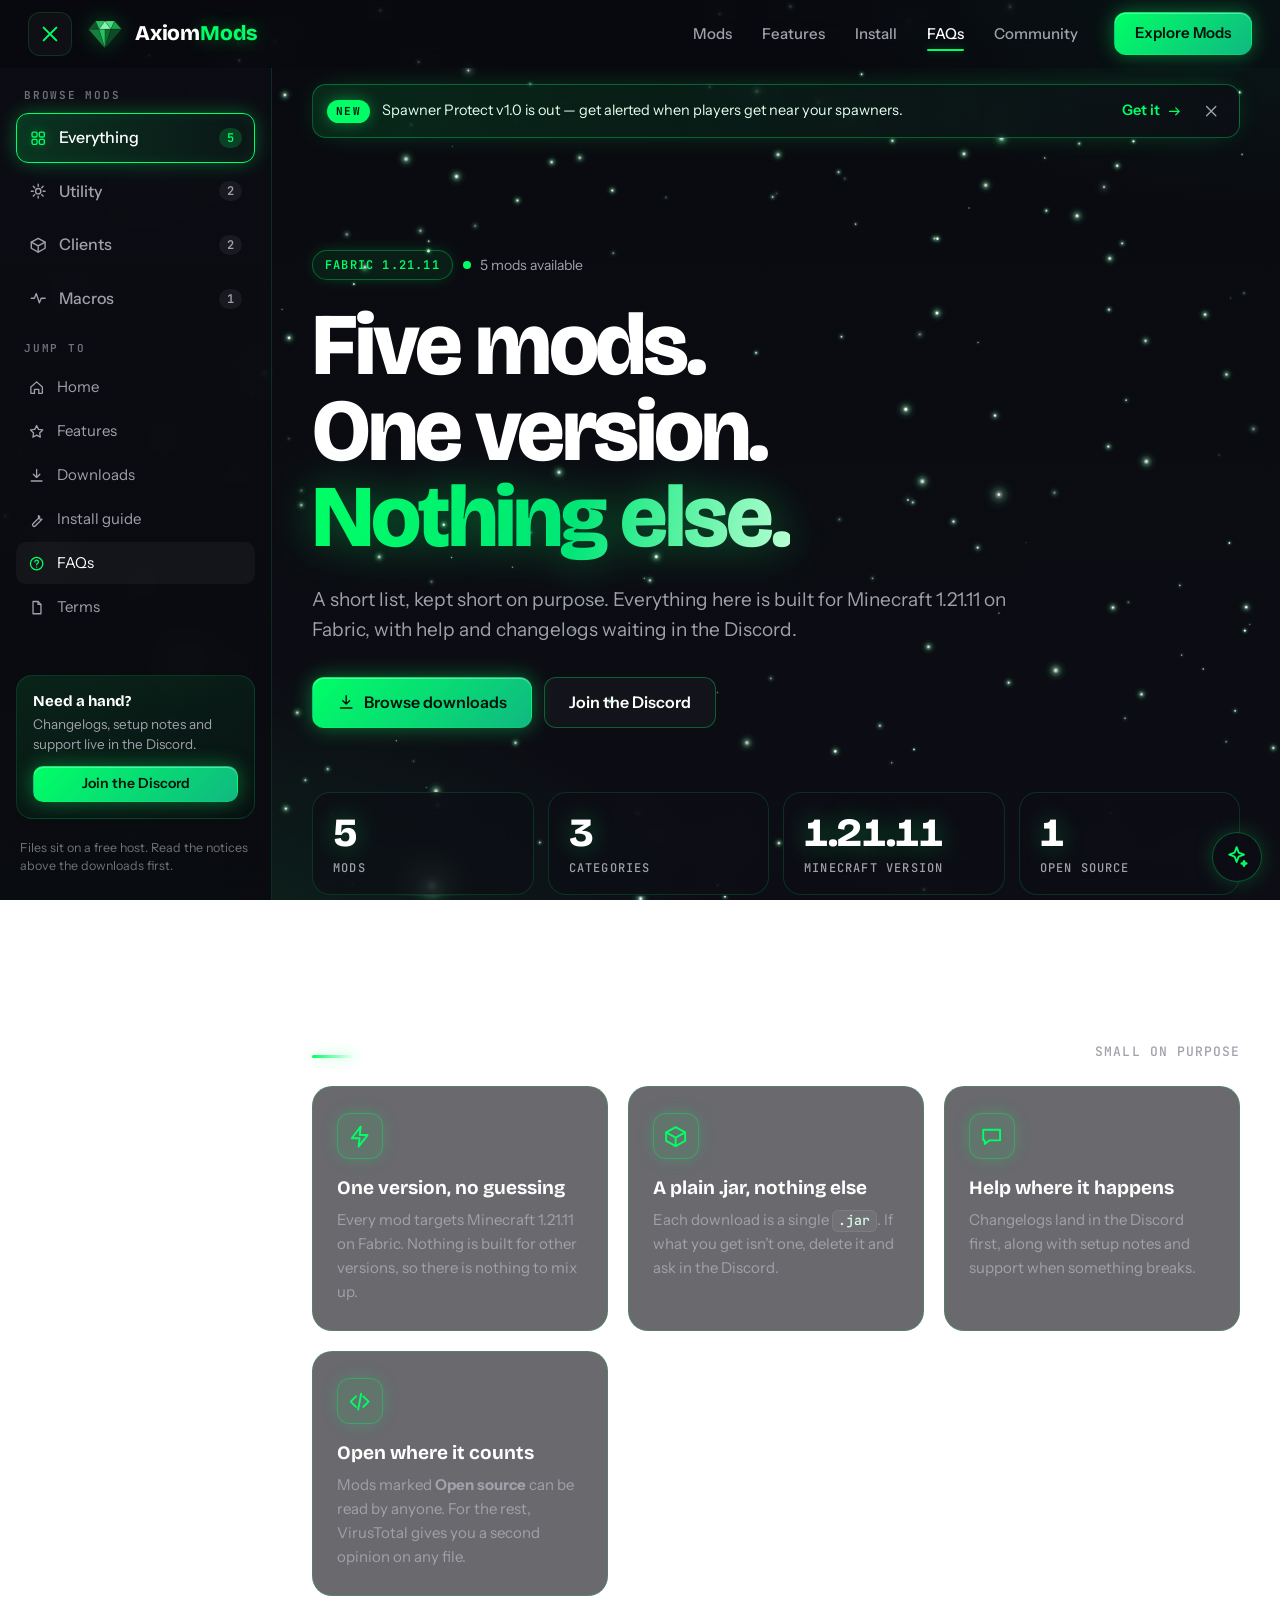
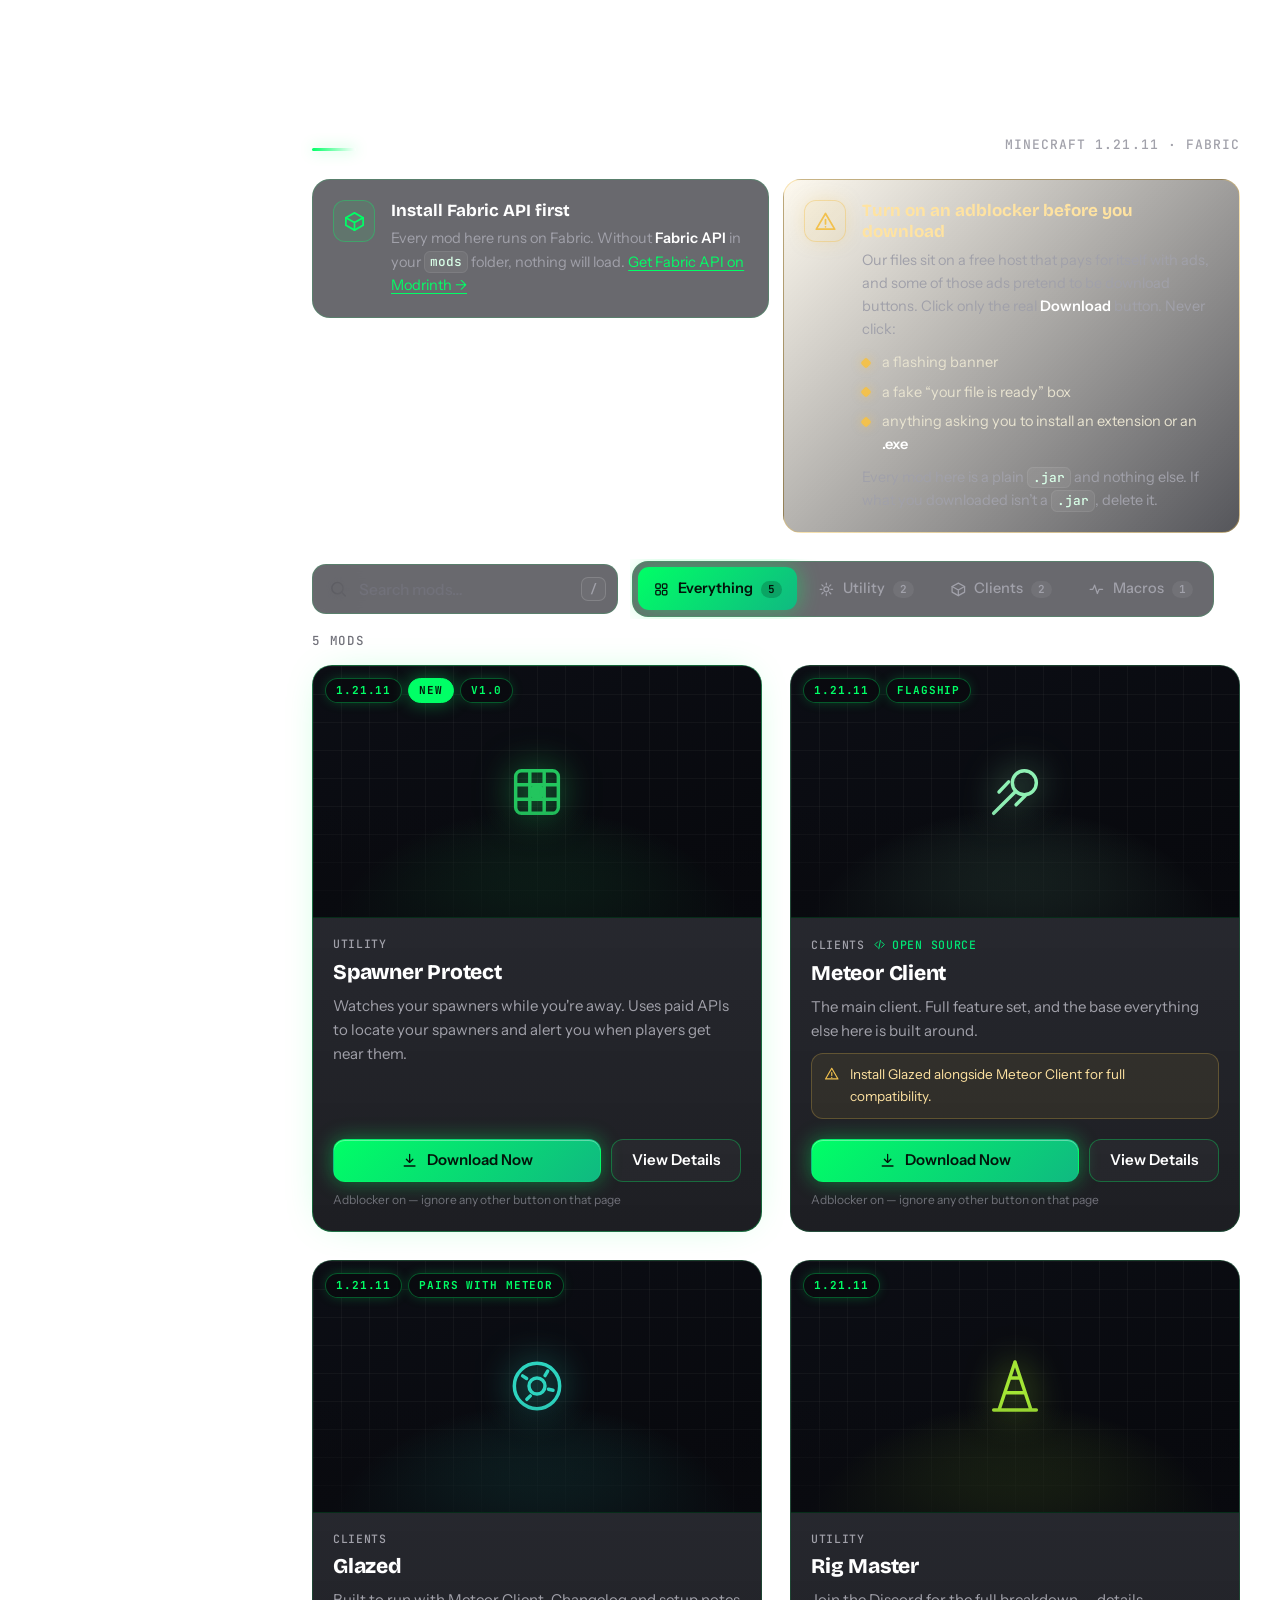
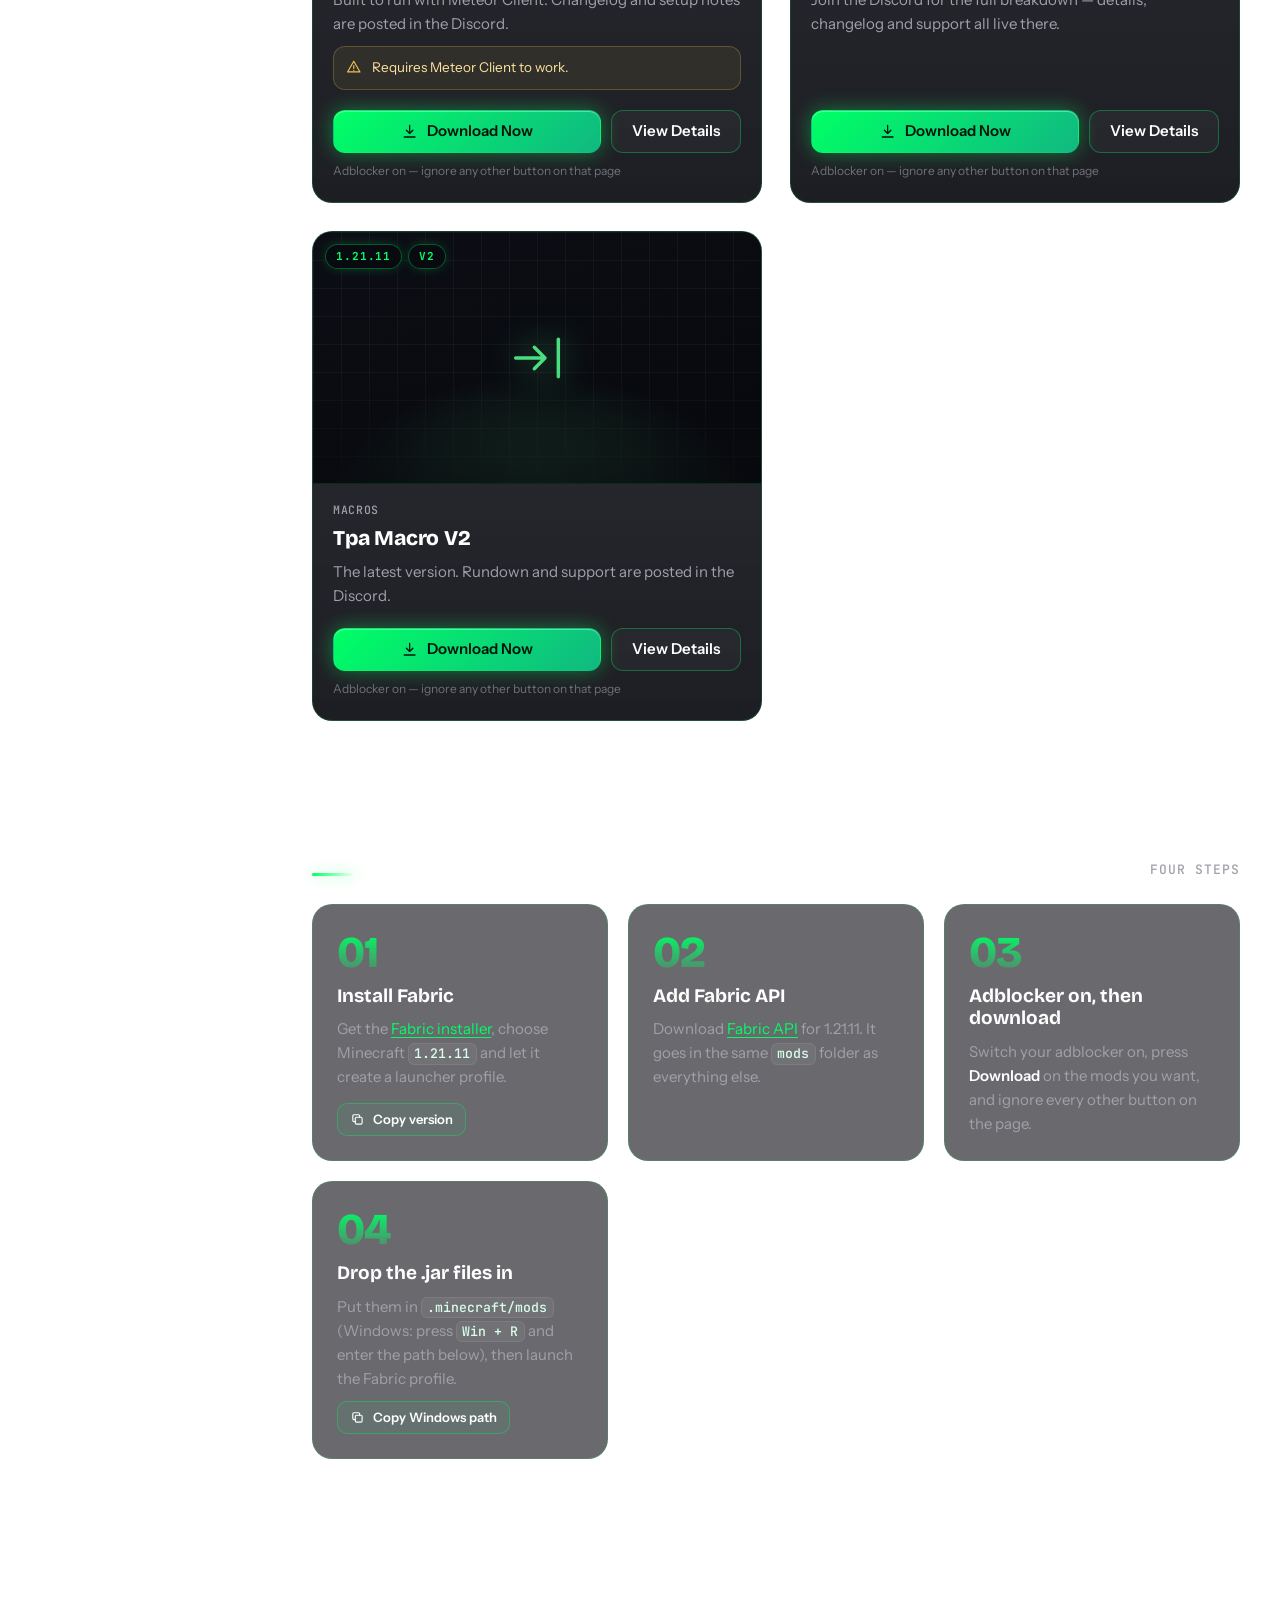
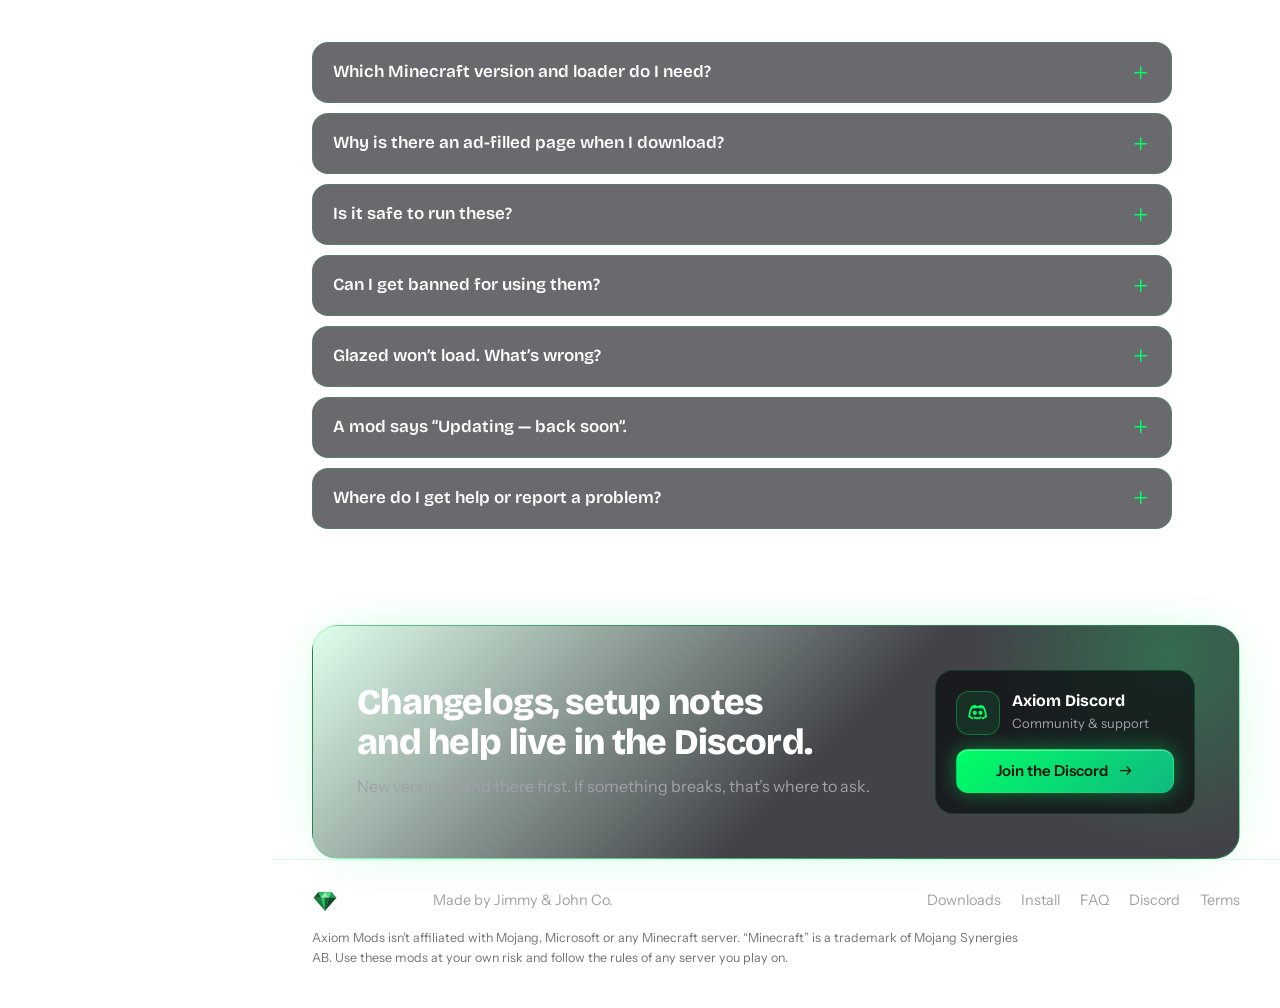
==== commit fc640674: "Add files via upload" ====
--- a/index.html
+++ b/index.html
@@ -199,7 +199,7 @@
 
   <footer class="wrap">
     <span class="f-brand"><svg viewBox="0 0 64 64" aria-hidden="true"><g stroke="#000" stroke-opacity=".35" stroke-width=".7" stroke-linejoin="round"><polygon points="4,24 16,10 22,24" fill="#14532d"/><polygon points="16,10 32,10 22,24" fill="#22c55e"/><polygon points="32,10 42,24 22,24" fill="#8ff0b4"/><polygon points="32,10 48,10 42,24" fill="#4ade80"/><polygon points="48,10 60,24 42,24" fill="#16a34a"/><polygon points="4,24 22,24 32,56" fill="#15803d"/><polygon points="22,24 32,24 32,56" fill="#22c55e"/><polygon points="32,24 42,24 32,56" fill="#0f6a33"/><polygon points="42,24 60,24 32,56" fill="#0d4a25"/></g></svg>Axiom</span>
-    <span>Made by k35c</span>
+    <span>Made by Jimmy &amp; John Co.</span>
     <nav aria-label="Footer">
       <a href="#downloads">Downloads</a>
       <a href="#install">Install</a>
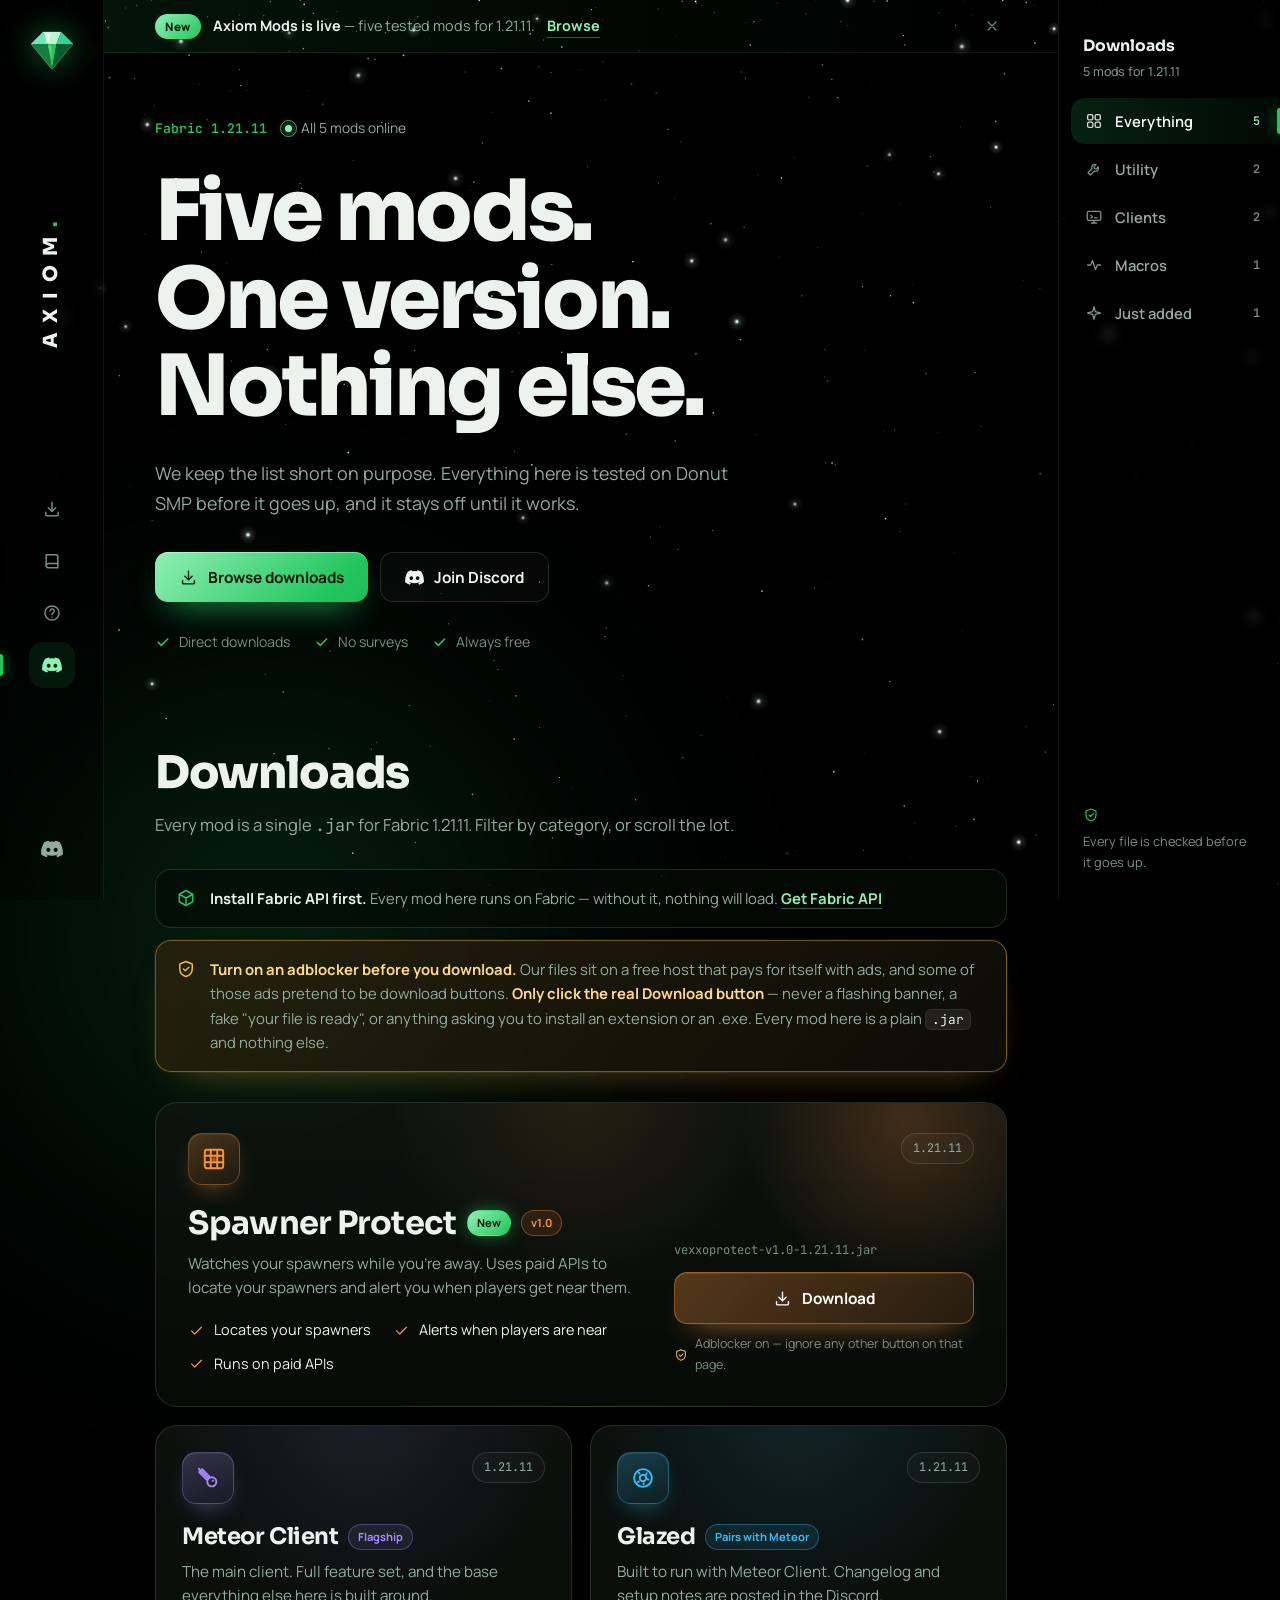
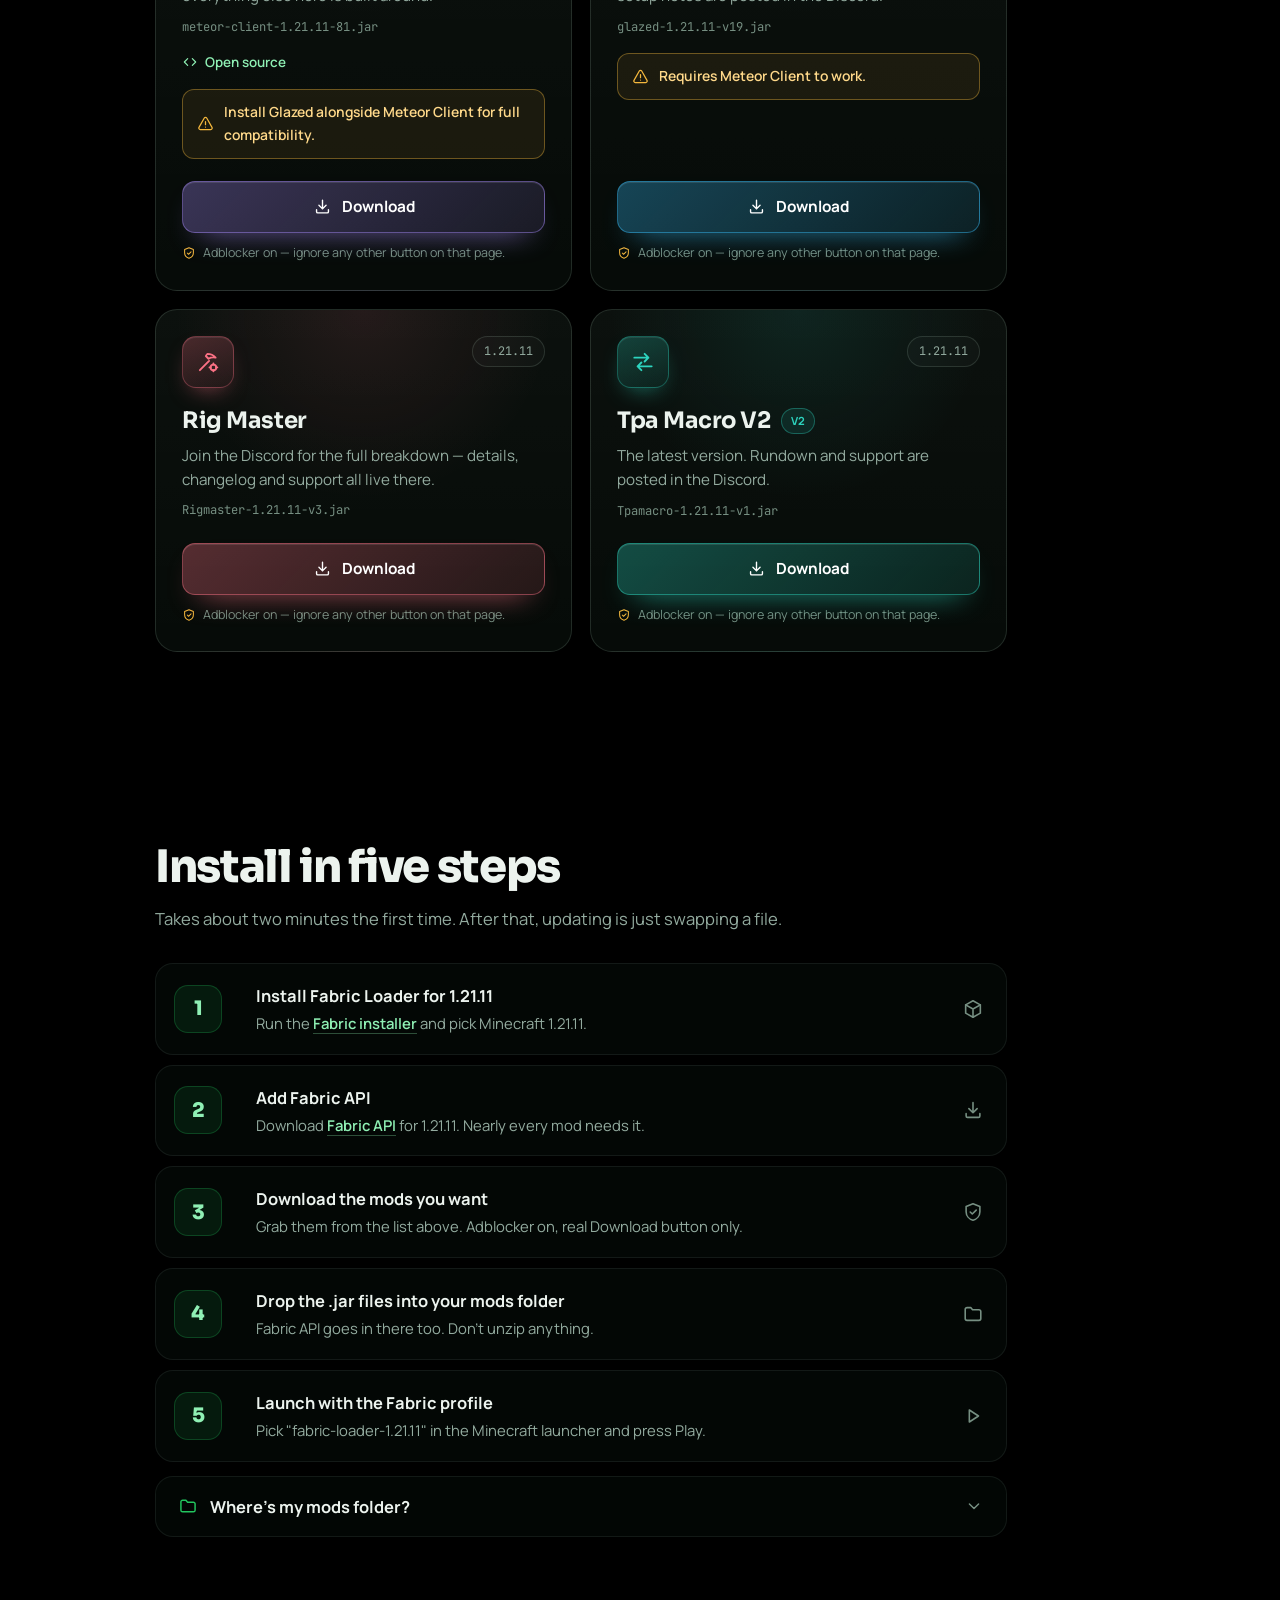
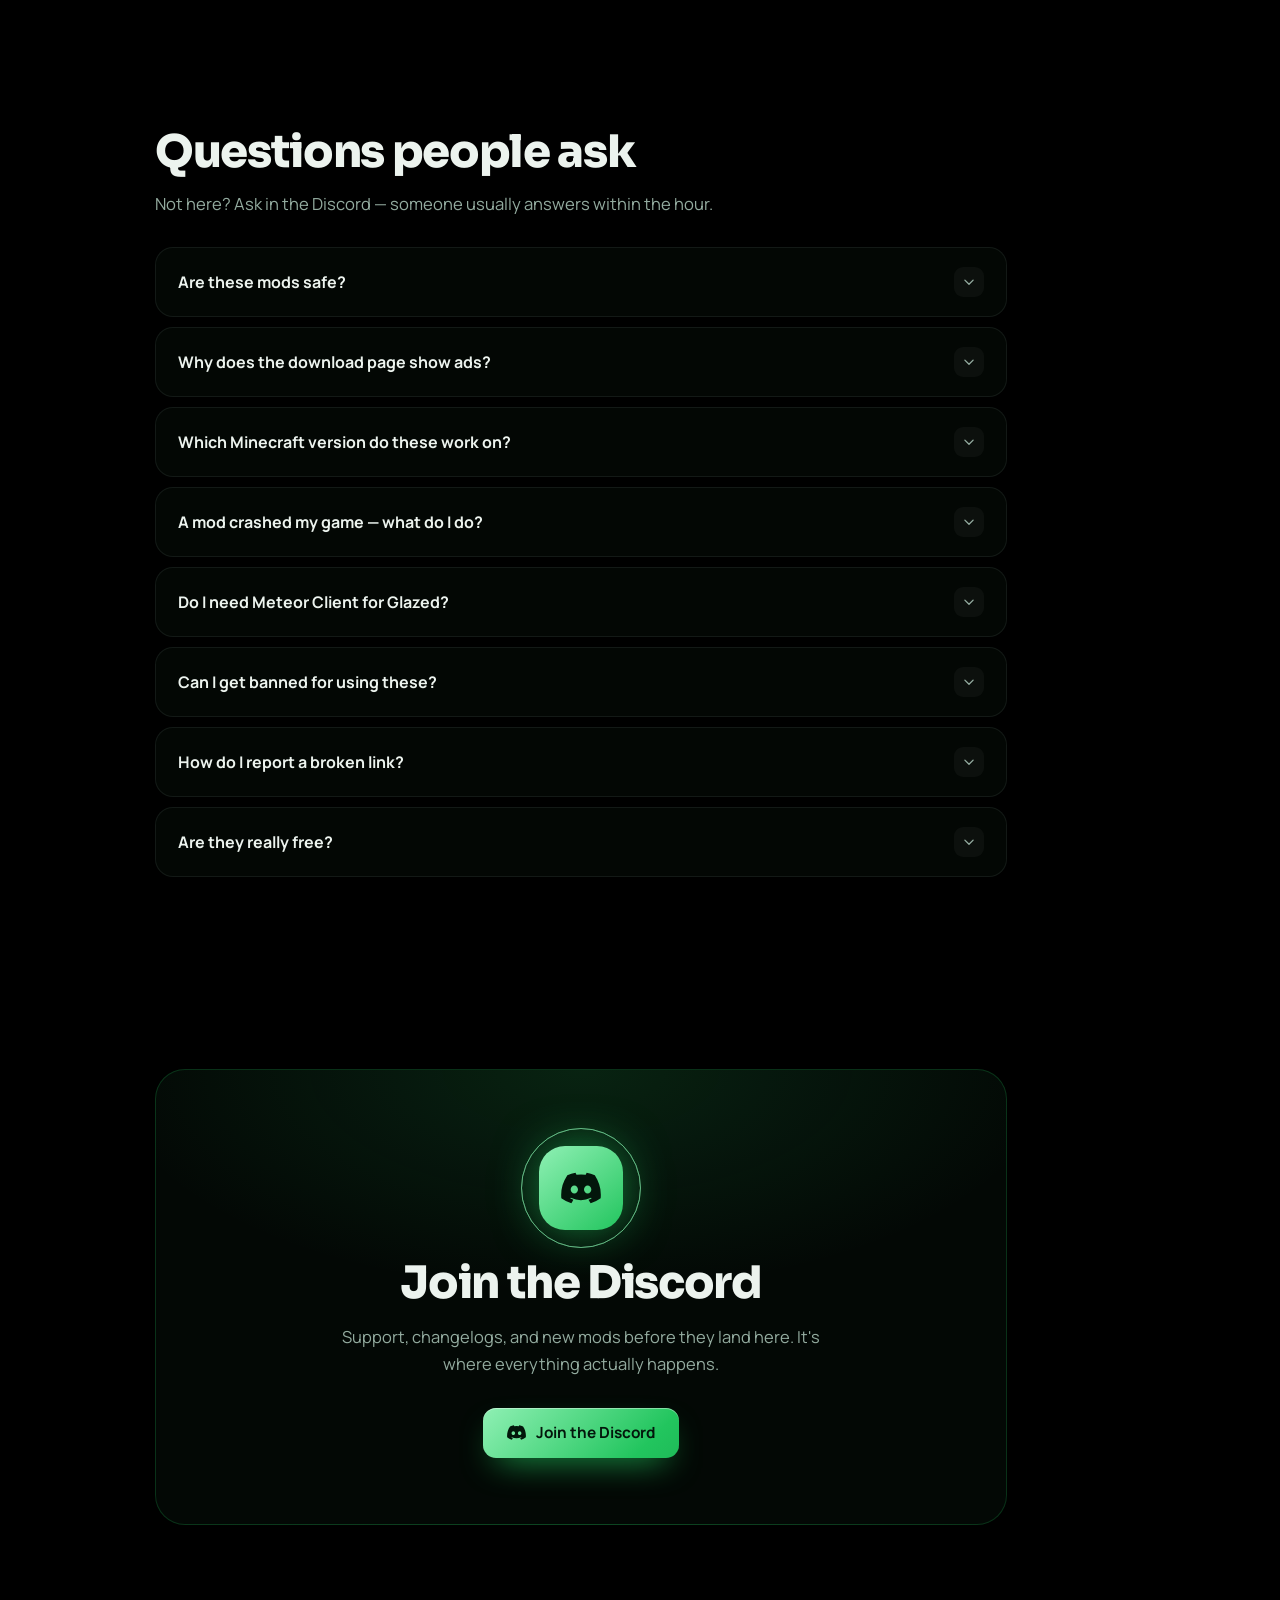
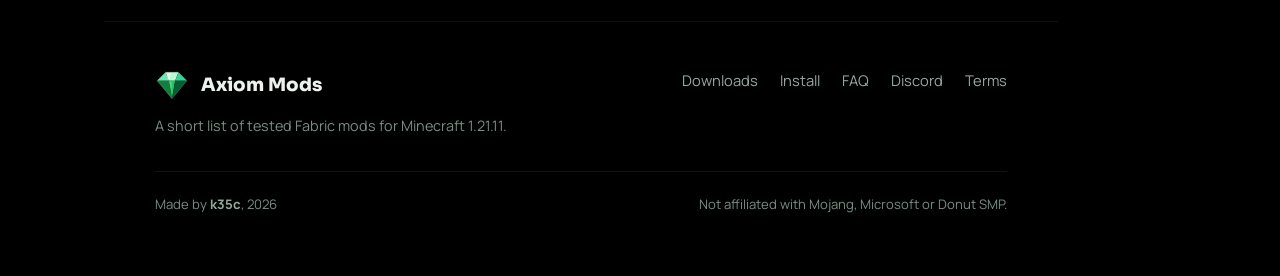
==== commit e0a5432d: "Add files via upload" ====
--- a/index.html
+++ b/index.html
@@ -1,330 +1,345 @@
-<!DOCTYPE html>
+<!doctype html>
 <html lang="en">
 <head>
-<meta charset="UTF-8">
+<meta charset="utf-8">
 <meta name="viewport" content="width=device-width, initial-scale=1">
-<title>Axiom Mods — Fabric mods for Minecraft 1.21.11</title>
-<meta name="description" content="Axiom Mods: a short list of Fabric mods for Minecraft 1.21.11. Spawner Protect, Meteor Client, Glazed, Rig Master and Tpa Macro V2. Help and changelogs in Discord.">
-<meta name="theme-color" content="#090A0F">
-<meta property="og:title" content="Axiom Mods — Fabric mods for Minecraft 1.21.11">
-<meta property="og:description" content="A short list of Fabric mods for Minecraft 1.21.11. Help and changelogs in Discord.">
+<title>Axiom Mods — tested Fabric mods for Minecraft 1.21.11</title>
+<meta name="description" content="Axiom Mods is a short, hand-picked list of Fabric mods for Minecraft 1.21.11 — Spawner Protect, Meteor Client, Glazed, Rig Master and Tpa Macro. Direct downloads, tested on Donut SMP.">
+<meta name="theme-color" content="#000000">
 <meta property="og:type" content="website">
-<link rel="icon" type="image/svg+xml" href="data:image/svg+xml,%3Csvg%20xmlns%3D%22http%3A%2F%2Fwww.w3.org%2F2000%2Fsvg%22%20viewBox%3D%220%200%2064%2064%22%3E%3Cg%20stroke%3D%22%23000%22%20stroke-opacity%3D%22.35%22%20stroke-width%3D%22.7%22%20stroke-linejoin%3D%22round%22%3E%3Cpolygon%20points%3D%224%2C24%2016%2C10%2022%2C24%22%20fill%3D%22%2314532d%22%2F%3E%3Cpolygon%20points%3D%2216%2C10%2032%2C10%2022%2C24%22%20fill%3D%22%2322c55e%22%2F%3E%3Cpolygon%20points%3D%2232%2C10%2042%2C24%2022%2C24%22%20fill%3D%22%238ff0b4%22%2F%3E%3Cpolygon%20points%3D%2232%2C10%2048%2C10%2042%2C24%22%20fill%3D%22%234ade80%22%2F%3E%3Cpolygon%20points%3D%2248%2C10%2060%2C24%2042%2C24%22%20fill%3D%22%2316a34a%22%2F%3E%3Cpolygon%20points%3D%224%2C24%2022%2C24%2032%2C56%22%20fill%3D%22%2315803d%22%2F%3E%3Cpolygon%20points%3D%2222%2C24%2032%2C24%2032%2C56%22%20fill%3D%22%2322c55e%22%2F%3E%3Cpolygon%20points%3D%2232%2C24%2042%2C24%2032%2C56%22%20fill%3D%22%230f6a33%22%2F%3E%3Cpolygon%20points%3D%2242%2C24%2060%2C24%2032%2C56%22%20fill%3D%22%230d4a25%22%2F%3E%3C%2Fg%3E%3C%2Fsvg%3E">
-<script src="site-theme.js"></script>
+<meta property="og:title" content="Axiom Mods">
+<meta property="og:description" content="Five tested Fabric mods for Minecraft 1.21.11. One version, nothing else.">
+<meta property="og:image" content="favicon.svg">
+<meta name="twitter:card" content="summary">
+<meta name="twitter:title" content="Axiom Mods">
+<meta name="twitter:description" content="Five tested Fabric mods for Minecraft 1.21.11. One version, nothing else.">
+<link rel="icon" type="image/svg+xml" href="favicon.svg">
 <link rel="preconnect" href="https://fonts.googleapis.com">
 <link rel="preconnect" href="https://fonts.gstatic.com" crossorigin>
-<link href="https://fonts.googleapis.com/css2?family=Bricolage+Grotesque:opsz,wght@12..96,600;12..96,700;12..96,800&family=Instrument+Sans:wght@400;500;600;700&family=JetBrains+Mono:wght@400;500;600&display=swap" rel="stylesheet">
+<link href="https://fonts.googleapis.com/css2?family=Sora:wght@600;700;800&family=Manrope:wght@400;500;600;700;800&family=JetBrains+Mono:wght@400;600&display=swap" rel="stylesheet">
 <link rel="stylesheet" href="style.css">
+<script>document.documentElement.classList.add('js');</script>
 </head>
 <body>
+<svg xmlns="http://www.w3.org/2000/svg" style="display:none" aria-hidden="true">
+  <!-- Brand -->
+  <symbol id="logo" viewBox="0 0 64 64">
+    <polygon points="4,24 20,8 26,24" fill="#6ee7b7"/>
+    <polygon points="20,8 44,8 38,24 26,24" fill="#bbf7d0"/>
+    <polygon points="44,8 60,24 38,24" fill="#34d399"/>
+    <polygon points="4,24 26,24 32,58" fill="#15803d"/>
+    <polygon points="26,24 38,24 32,58" fill="#22c55e"/>
+    <polygon points="38,24 60,24 32,58" fill="#0a5c33"/>
+    <polygon points="22,10 30,10 27.5,22 24,22" fill="#fff" fill-opacity=".55"/>
+    <polygon points="27,26 31,26 31.6,44" fill="#fff" fill-opacity=".28"/>
+    <polygon points="4,24 20,8 44,8 60,24 32,58" fill="none" stroke="#eafff3" stroke-opacity=".35" stroke-width="1" stroke-linejoin="round"/>
+  </symbol>
+
+  <!-- UI -->
+  <symbol id="i-download" viewBox="0 0 24 24"><path d="M12 4v11m0 0 4.5-4.5M12 15l-4.5-4.5"/><path d="M4.5 16v2.5a1.5 1.5 0 0 0 1.5 1.5h12a1.5 1.5 0 0 0 1.5-1.5V16"/></symbol>
+  <symbol id="i-shield" viewBox="0 0 24 24"><path d="M12 3 4.5 6v5.6c0 4.5 3.2 8.2 7.5 9.4 4.3-1.2 7.5-4.9 7.5-9.4V6Z"/><path d="m9 12 2.2 2.2L15.5 10"/></symbol>
+  <symbol id="i-alert" viewBox="0 0 24 24"><path d="M10.3 4.2 2.8 17.5A2 2 0 0 0 4.5 20.5h15a2 2 0 0 0 1.7-3L13.7 4.2a2 2 0 0 0-3.4 0Z"/><path d="M12 9.5v4.2M12 17h.01"/></symbol>
+  <symbol id="i-clock" viewBox="0 0 24 24"><circle cx="12" cy="12" r="8.5"/><path d="M12 7.5V12l3 2"/></symbol>
+  <symbol id="i-code" viewBox="0 0 24 24"><path d="M8.5 7 3.5 12l5 5M15.5 7l5 5-5 5"/></symbol>
+  <symbol id="i-check" viewBox="0 0 24 24"><path d="m5 12.5 4.5 4.5L19 7.5"/></symbol>
+  <symbol id="i-chev" viewBox="0 0 24 24"><path d="m6.5 9.5 5.5 5.5 5.5-5.5"/></symbol>
+  <symbol id="i-x" viewBox="0 0 24 24"><path d="M6 6l12 12M18 6 6 18"/></symbol>
+  <symbol id="i-menu" viewBox="0 0 24 24"><path d="M4 7h16M4 12h16M4 17h16"/></symbol>
+  <symbol id="i-up" viewBox="0 0 24 24"><path d="M12 19V5m0 0-6 6m6-6 6 6"/></symbol>
+  <symbol id="i-grid" viewBox="0 0 24 24"><rect x="3.5" y="3.5" width="7" height="7" rx="2"/><rect x="13.5" y="3.5" width="7" height="7" rx="2"/><rect x="3.5" y="13.5" width="7" height="7" rx="2"/><rect x="13.5" y="13.5" width="7" height="7" rx="2"/></symbol>
+  <symbol id="i-clients" viewBox="0 0 24 24"><rect x="3" y="4.5" width="18" height="12" rx="2.2"/><path d="M8.5 20h7M12 16.5V20"/><path d="m8 10 2 1.6L8 13.2M12.5 13.2h3.5"/></symbol>
+  <symbol id="i-utility" viewBox="0 0 24 24"><path d="M14.6 6.3a4 4 0 0 0-5.3 5.3L4 16.9 7.1 20l5.3-5.3a4 4 0 0 0 5.3-5.3l-2.5 2.5-2.6-.5-.5-2.6Z"/></symbol>
+  <symbol id="i-macros" viewBox="0 0 24 24"><path d="M3.5 12h4l2.5-6 4 12 2.5-6h4"/></symbol>
+  <symbol id="i-spark" viewBox="0 0 24 24"><path d="M12 3.5 13.8 10.2 20.5 12l-6.7 1.8L12 20.5l-1.8-6.7L3.5 12l6.7-1.8Z"/></symbol>
+  <symbol id="i-tag" viewBox="0 0 24 24"><path d="M3.5 12.3V4.5a1 1 0 0 1 1-1h7.8l8.2 8.2a1.4 1.4 0 0 1 0 2l-6.6 6.6a1.4 1.4 0 0 1-2 0Z"/><circle cx="8" cy="8" r="1.4"/></symbol>
+  <symbol id="i-folder" viewBox="0 0 24 24"><path d="M3.5 7a2 2 0 0 1 2-2h4l2 2.4h7a2 2 0 0 1 2 2V17a2 2 0 0 1-2 2h-13a2 2 0 0 1-2-2Z"/></symbol>
+  <symbol id="i-book" viewBox="0 0 24 24"><path d="M5 4.5h11.5A2.5 2.5 0 0 1 19 7v13H7.5A2.5 2.5 0 0 1 5 17.5Z"/><path d="M5 17.5A2.5 2.5 0 0 1 7.5 15H19"/></symbol>
+  <symbol id="i-help" viewBox="0 0 24 24"><circle cx="12" cy="12" r="8.5"/><path d="M9.6 9.6a2.5 2.5 0 1 1 3.6 2.2c-.7.4-1.2 1-1.2 1.8v.5M12 17h.01"/></symbol>
+  <symbol id="i-box" viewBox="0 0 24 24"><path d="m12 3 8 4.5v9L12 21l-8-4.5v-9Z"/><path d="m4 7.5 8 4.5 8-4.5M12 12v9"/></symbol>
+  <symbol id="i-play" viewBox="0 0 24 24"><path d="M8 5.5v13l10-6.5Z"/></symbol>
+  <symbol id="i-ext" viewBox="0 0 24 24"><path d="M14 4.5h5.5V10M19.5 4.5 11 13"/><path d="M17 13.5v4.5a1.5 1.5 0 0 1-1.5 1.5h-9A1.5 1.5 0 0 1 5 18V9a1.5 1.5 0 0 1 1.5-1.5H11"/></symbol>
+  <symbol id="i-plus" viewBox="0 0 24 24"><path d="M12 5v14M5 12h14"/></symbol>
+  <symbol id="i-trash" viewBox="0 0 24 24"><path d="M4.5 7h15M9.5 7V4.5h5V7M6.5 7l1 12.5h9l1-12.5"/></symbol>
+  <symbol id="i-bell" viewBox="0 0 24 24"><path d="M6 16v-5a6 6 0 1 1 12 0v5l1.5 2h-15Z"/><path d="M10 20.5a2 2 0 0 0 4 0"/></symbol>
+  <symbol id="i-link" viewBox="0 0 24 24"><path d="M10 14a4 4 0 0 0 5.7 0l3-3a4 4 0 0 0-5.7-5.7l-1 1"/><path d="M14 10a4 4 0 0 0-5.7 0l-3 3a4 4 0 0 0 5.7 5.7l1-1"/></symbol>
+  <symbol id="i-history" viewBox="0 0 24 24"><path d="M3.5 12a8.5 8.5 0 1 0 2.5-6"/><path d="M3.5 4.5V9H8M12 8v4.5l3 1.8"/></symbol>
+  <symbol id="i-logout" viewBox="0 0 24 24"><path d="M14.5 4.5h3a2 2 0 0 1 2 2v11a2 2 0 0 1-2 2h-3M10 16l4-4-4-4M14 12H4.5"/></symbol>
+  <symbol id="b-discord" viewBox="0 0 24 24"><path fill="currentColor" stroke="none" d="M20.3 4.4a19.8 19.8 0 0 0-4.9-1.5l-.6 1.2a18.3 18.3 0 0 0-5.5 0L8.7 2.9a19.7 19.7 0 0 0-4.9 1.5C.7 9-.2 13.6.2 18.1a19.9 19.9 0 0 0 6 3c.5-.6.9-1.3 1.2-2a13 13 0 0 1-1.9-.9l.4-.3a14.2 14.2 0 0 0 12.1 0l.4.3c-.6.4-1.2.7-1.9.9.4.7.8 1.4 1.3 2a19.8 19.8 0 0 0 6-3c.5-5.2-.9-9.7-3.5-13.7ZM8 15.3c-1.2 0-2.2-1.1-2.2-2.4s1-2.4 2.2-2.4 2.2 1.1 2.2 2.4-1 2.4-2.2 2.4Zm8 0c-1.2 0-2.2-1.1-2.2-2.4s1-2.4 2.2-2.4 2.2 1.1 2.2 2.4-1 2.4-2.2 2.4Z"/></symbol>
+
+  <!-- Mod icons -->
+  <symbol id="m-spawner" viewBox="0 0 24 24"><rect x="3.5" y="3.5" width="17" height="17" rx="2"/><path d="M3.5 9h17M3.5 15h17M9 3.5v17M15 3.5v17"/><path fill="currentColor" fill-opacity=".5" stroke="none" d="M12 9.6c1.4 1.2 1.9 2.2 1.9 3a1.9 1.9 0 0 1-3.8 0c0-.8.5-1.8 1.9-3Z"/></symbol>
+  <symbol id="m-meteor" viewBox="0 0 24 24"><circle cx="15.5" cy="15.5" r="4.2"/><path d="M3.5 3.5 12.3 12.3M6.5 3.8 13.2 10.5M3.8 6.5l6.7 6.7"/><circle cx="16.5" cy="14.5" r="1" fill="currentColor" stroke="none"/></symbol>
+  <symbol id="m-glazed" viewBox="0 0 24 24"><circle cx="12" cy="12" r="8.2"/><circle cx="12" cy="12" r="3"/><path d="M8.2 6.9l.6 1M15.4 7.4l-.4 1M17.2 13.5l-1-.3M7.3 15.6l.9-.6M12.6 17.8v-1"/></symbol>
+  <symbol id="m-rig" viewBox="0 0 24 24"><path d="M4.5 19.5 13 11"/><path d="M11.5 4.5c3 0 5.5 1.2 7.5 3.5-2.4-.5-4.6-.2-6.5 1L10 6.5c.4-.9.9-1.5 1.5-2Z"/><circle cx="17" cy="17" r="2.6"/><path d="M17 13.4v1M17 19.6v1M20.6 17h-1M14.4 17h-1"/></symbol>
+  <symbol id="m-tpa" viewBox="0 0 24 24"><path d="M4 8h13m0 0-3.5-3.5M17 8l-3.5 3.5"/><path d="M20 16H7m0 0 3.5-3.5M7 16l3.5 3.5"/></symbol>
+  <symbol id="m-sword" viewBox="0 0 24 24"><path d="M14.5 3.5h6v6L10 20l-2-2Z"/><path d="m5 15 4 4M3.5 20.5 6 18"/></symbol>
+  <symbol id="m-pickaxe" viewBox="0 0 24 24"><path d="M4 9.5C7.5 5.2 12.8 3.5 18 4.5c.9 4.9-.8 10.3-5 13.5"/><path d="M14 10 4.5 19.5"/></symbol>
+  <symbol id="m-shield" viewBox="0 0 24 24"><path d="M12 3 4.5 6v5.6c0 4.5 3.2 8.2 7.5 9.4 4.3-1.2 7.5-4.9 7.5-9.4V6Z"/><path d="M12 3v18"/></symbol>
+  <symbol id="m-eye" viewBox="0 0 24 24"><path d="M2.5 12S6 5.5 12 5.5 21.5 12 21.5 12 18 18.5 12 18.5 2.5 12 2.5 12Z"/><circle cx="12" cy="12" r="3"/></symbol>
+  <symbol id="m-star" viewBox="0 0 24 24"><path d="m12 3.5 2.6 5.4 5.9.8-4.3 4.1 1 5.8L12 16.8l-5.2 2.8 1-5.8-4.3-4.1 5.9-.8Z"/></symbol>
+  <symbol id="m-box" viewBox="0 0 24 24"><path d="m12 3 8 4.5v9L12 21l-8-4.5v-9Z"/><path d="m4 7.5 8 4.5 8-4.5M12 12v9"/></symbol>
+  <symbol id="m-bolt" viewBox="0 0 24 24"><path d="M13 2.5 4.5 13.5h6.5l-1 8 8.5-11h-6.5Z"/></symbol>
+  <symbol id="m-map" viewBox="0 0 24 24"><path d="m3.5 6 5.5-2.5 6 2.5 5.5-2.5v14.5L15 20.5l-6-2.5-5.5 2.5Z"/><path d="M9 3.5v14.5M15 6v14.5"/></symbol>
+  <symbol id="m-crystal" viewBox="0 0 24 24"><path d="M12 2.5 18 9l-6 12.5L6 9Z"/><path d="M6 9h12M12 2.5 9.5 9 12 21.5 14.5 9Z"/></symbol>
+  <symbol id="m-potion" viewBox="0 0 24 24"><path d="M9.5 3.5h5M10.5 3.5v5L5.6 16.6A2.6 2.6 0 0 0 7.8 20.5h8.4a2.6 2.6 0 0 0 2.2-3.9L13.5 8.5v-5"/><path d="M7.4 14.5h9.2"/></symbol>
+  <symbol id="m-compass" viewBox="0 0 24 24"><circle cx="12" cy="12" r="8.5"/><path d="m15.5 8.5-2 5-5 2 2-5Z"/></symbol>
+  <symbol id="m-chest" viewBox="0 0 24 24"><rect x="3.5" y="6" width="17" height="13" rx="1.6"/><path d="M3.5 11h17M10.5 9.5h3v3.5h-3Z"/></symbol>
+</svg>
+
 <a class="skip" href="#main">Skip to content</a>
-<canvas id="stars" aria-hidden="true"></canvas>
-<div class="cursor-glow" id="cursor-glow" aria-hidden="true"></div>
-<div class="progress" id="progress" aria-hidden="true"><i></i></div>
-
-<!-- ============ Top bar ============ -->
-<header class="nav" id="nav">
-  <div class="nav-in">
-    <button class="burger" id="burger" type="button" aria-label="Toggle sidebar" aria-controls="side" aria-expanded="false"><span></span><span></span><span></span></button>
-    <a class="brand" href="#top" aria-label="Axiom Mods — back to top"><svg class="logo" viewBox="0 0 64 64" aria-hidden="true"><g stroke="#000" stroke-opacity=".35" stroke-width=".7" stroke-linejoin="round"><polygon points="4,24 16,10 22,24" fill="#14532d"/><polygon points="16,10 32,10 22,24" fill="#22c55e"/><polygon points="32,10 42,24 22,24" fill="#8ff0b4"/><polygon points="32,10 48,10 42,24" fill="#4ade80"/><polygon points="48,10 60,24 42,24" fill="#16a34a"/><polygon points="4,24 22,24 32,56" fill="#15803d"/><polygon points="22,24 32,24 32,56" fill="#22c55e"/><polygon points="32,24 42,24 32,56" fill="#0f6a33"/><polygon points="42,24 60,24 32,56" fill="#0d4a25"/></g></svg><span class="brand-name">Axiom<b>Mods</b></span></a>
-    <nav class="links" id="top-links" aria-label="Primary">
-      <a href="#downloads">Mods</a>
-      <a href="#features">Features</a>
-      <a href="#install">Install</a>
-      <a href="#faq">FAQs</a>
-      <a href="#discord">Community</a>
-    </nav>
-    <a class="btn btn-primary sheen" href="#downloads"><span>Explore Mods</span></a>
+
+<canvas id="sky" aria-hidden="true"></canvas>
+<div class="screen-glow" aria-hidden="true"></div>
+<div class="progress" aria-hidden="true"><span id="progress"></span></div>
+
+<!-- Left rail -->
+<aside class="rail" aria-label="Site">
+  <a class="mark" href="#top" id="mark" aria-label="Axiom Mods home"><svg><use href="#logo"/></svg></a>
+  <div class="vword" aria-hidden="true">Axiom<i>.</i></div>
+  <nav class="railnav" aria-label="Sections">
+    <a href="#downloads" data-sec="downloads"><svg class="ic"><use href="#i-download"/></svg><span>Downloads</span></a>
+    <a href="#install" data-sec="install"><svg class="ic"><use href="#i-book"/></svg><span>Install</span></a>
+    <a href="#faq" data-sec="faq"><svg class="ic"><use href="#i-help"/></svg><span>FAQ</span></a>
+    <a href="#discord" data-sec="discord"><svg class="ic"><use href="#b-discord"/></svg><span>Discord</span></a>
+  </nav>
+  <a class="rail-discord js-discord" href="https://discord.gg/nzPtPjvHE" target="_blank" rel="noopener" aria-label="Join the Discord"><svg class="ic"><use href="#b-discord"/></svg></a>
+</aside>
+
+<!-- Mobile top bar -->
+<header class="topbar">
+  <a class="mark" href="#top" aria-label="Axiom Mods home"><svg><use href="#logo"/></svg></a>
+  <span class="word">Axiom Mods<i>.</i></span>
+  <button class="menu-btn" id="menu-btn" aria-expanded="false" aria-controls="menu" aria-label="Open menu"><svg class="ic"><use href="#i-menu"/></svg></button>
+</header>
+<nav class="menu" id="menu" aria-label="Sections">
+  <a href="#downloads"><svg class="ic"><use href="#i-download"/></svg>Downloads</a>
+  <a href="#install"><svg class="ic"><use href="#i-book"/></svg>Install</a>
+  <a href="#faq"><svg class="ic"><use href="#i-help"/></svg>FAQ</a>
+  <a class="js-discord" href="https://discord.gg/nzPtPjvHE" target="_blank" rel="noopener"><svg class="ic"><use href="#b-discord"/></svg>Join the Discord</a>
+</nav>
+
+<!-- Announcement -->
+<div class="announce" id="announce" data-id="welcome-1" role="region" aria-label="Announcement">
+  <div class="announce-in">
+    <span class="pill-tag" id="ann-tag">New</span>
+    <span><b id="ann-title">Axiom Mods is live</b> <span class="more" id="ann-text">— five tested mods for 1.21.11.</span></span>
+    <a class="go" id="ann-link" href="#downloads">Browse</a>
+    <button class="x" id="ann-close" aria-label="Dismiss announcement"><svg class="ic"><use href="#i-x"/></svg></button>
   </div>
-</header>
-
-<!-- ============ Sidebar ============ -->
-<div class="scrim" id="scrim"></div>
-<aside class="side" id="side" aria-label="Browse mods">
-  <p class="side-h">Browse mods</p>
-  <nav class="cats" id="side-cats" aria-label="Mod categories"><i class="ind"></i></nav>
-  <p class="side-h">Jump to</p>
-  <nav class="jump" id="jump" aria-label="Sections">
-    <a href="#top"><svg class="ic" viewBox="0 0 24 24" aria-hidden="true"><path d="M4 11 12 4l8 7v8.5a.5.5 0 0 1-.5.5H15v-5.5H9V20H4.5a.5.5 0 0 1-.5-.5V11Z"/></svg>Home</a>
-    <a href="#features"><svg class="ic" viewBox="0 0 24 24" aria-hidden="true"><path d="m12 3.5 2.6 5.4 5.9.8-4.3 4.1 1 5.9L12 16.9l-5.2 2.8 1-5.9L3.5 9.7l5.9-.8L12 3.5Z"/></svg>Features</a>
-    <a href="#downloads"><svg class="ic" viewBox="0 0 24 24" aria-hidden="true"><path d="M12 3.5v11m0 0-4.5-4.5M12 14.5l4.5-4.5M4.5 19.5h15"/></svg>Downloads</a>
-    <a href="#install"><svg class="ic" viewBox="0 0 24 24" aria-hidden="true"><path d="M14.5 6.5a4 4 0 0 0 4.9 4.9L10 20.8a2.1 2.1 0 0 1-3-3l9.4-9.4a4 4 0 0 0-1.9-1.9Z"/></svg>Install guide</a>
-    <a href="#faq"><svg class="ic" viewBox="0 0 24 24" aria-hidden="true"><circle cx="12" cy="12" r="8.6"/><path d="M9.6 9.6a2.5 2.5 0 1 1 3.6 2.2c-.7.4-1.2 1-1.2 1.8M12 16.8h.01"/></svg>FAQs</a>
-    <a href="terms.html"><svg class="ic" viewBox="0 0 24 24" aria-hidden="true"><path d="M7 3.5h7l4 4V20.5H7V3.5Z"/><path d="M14 3.5v4h4"/></svg>Terms</a>
-  </nav>
-  <div class="side-card">
-    <h4>Need a hand?</h4>
-    <p>Changelogs, setup notes and support live in the Discord.</p>
-    <a class="btn btn-primary sm block" data-discord href="https://discord.gg/nzPtPjvHE" target="_blank" rel="noopener noreferrer"><span>Join the Discord</span></a>
-  </div>
-  <p class="side-foot">Files sit on a free host. Read the notices above the downloads first.</p>
-</aside>
-
+</div>
+
+<div class="shell" id="top">
 <main id="main">
-  <span id="top"></span>
-
-  <div class="announce" id="announce" role="region" aria-label="Announcement" hidden>
-    <span class="tag">New</span>
-    <p></p>
-    <a class="go" href="#downloads"><span>Get it</span><svg class="ic" viewBox="0 0 24 24" aria-hidden="true"><path d="M5 12h14m-5-5 5 5-5 5"/></svg></a>
-    <button class="x" type="button" aria-label="Dismiss announcement"><svg class="ic" viewBox="0 0 24 24" aria-hidden="true"><path d="M6 6l12 12M18 6 6 18"/></svg></button>
-  </div>
-
-  <!-- ============ Hero ============ -->
-  <header class="hero wrap">
-    <p class="eyebrow reveal"><span class="v" id="hero-ver">Fabric 1.21.11</span><span class="live"><i class="dot"></i><span id="hero-live">Mods available</span></span></p>
-    <h1 id="hero-title" class="reveal" style="--d:1"><span class="w">Five mods.</span> <span class="w">One version.</span> <em class="w">Nothing else.</em></h1>
-    <p class="lead reveal" style="--d:2">A short list, kept short on purpose. Everything here is built for Minecraft 1.21.11 on Fabric, with help and changelogs waiting in the Discord.</p>
-    <div class="hero-cta reveal" style="--d:3">
-      <a class="btn btn-primary" href="#downloads"><svg class="ic" viewBox="0 0 24 24" aria-hidden="true"><path d="M12 3.5v11m0 0-4.5-4.5M12 14.5l4.5-4.5M4.5 19.5h15"/></svg><span>Browse downloads</span></a>
-      <a class="btn" data-discord href="https://discord.gg/nzPtPjvHE" target="_blank" rel="noopener noreferrer"><span>Join the Discord</span></a>
-    </div>
-    <div class="stats reveal" id="stats" style="--d:4"></div>
-  </header>
-
-  <!-- ============ Features ============ -->
-  <section id="features" class="wrap" aria-labelledby="ft-h">
-    <div class="sec-head reveal"><h2 id="ft-h">Why Axiom</h2><p>Small on purpose</p></div>
-    <div class="features">
-      <article class="feat reveal"><span class="fi"><svg class="ic" viewBox="0 0 24 24" aria-hidden="true"><path d="M13 2.5 4.5 13.5H12L11 21.5l8.5-11H12l1-8Z"/></svg></span><h3>One version, no guessing</h3><p>Every mod targets Minecraft 1.21.11 on Fabric. Nothing is built for other versions, so there is nothing to mix up.</p></article>
-      <article class="feat reveal" style="--d:1"><span class="fi"><svg class="ic" viewBox="0 0 24 24" aria-hidden="true"><path d="M21 8 12 3 3 8v8l9 5 9-5V8Z"/><path d="m3 8 9 5 9-5M12 13v8"/></svg></span><h3>A plain .jar, nothing else</h3><p>Each download is a single <code>.jar</code>. If what you get isn’t one, delete it and ask in the Discord.</p></article>
-      <article class="feat reveal" style="--d:2"><span class="fi"><svg class="ic" viewBox="0 0 24 24" aria-hidden="true"><path d="M4 5.5h16v10H10l-4.5 3.5v-3.5H4v-10Z"/></svg></span><h3>Help where it happens</h3><p>Changelogs land in the Discord first, along with setup notes and support when something breaks.</p></article>
-      <article class="feat reveal" style="--d:3"><span class="fi"><svg class="ic" viewBox="0 0 24 24" aria-hidden="true"><path d="m8.5 7-5 5 5 5M15.5 7l5 5-5 5M13.4 4.5l-2.8 15"/></svg></span><h3>Open where it counts</h3><p>Mods marked <b>Open source</b> can be read by anyone. For the rest, VirusTotal gives you a second opinion on any file.</p></article>
-    </div>
-  </section>
-
-  <!-- ============ Downloads ============ -->
-  <section id="downloads" class="wrap" aria-labelledby="dl-h">
-    <div class="sec-head reveal"><h2 id="dl-h">Downloads</h2><p>Minecraft 1.21.11 · Fabric</p></div>
-
-    <div class="notices reveal">
-      <div class="notice" role="note">
-        <span class="ico"><svg class="ic" viewBox="0 0 24 24" aria-hidden="true"><path d="M21 8 12 3 3 8v8l9 5 9-5V8Z"/><path d="m3 8 9 5 9-5M12 13v8"/></svg></span>
+
+  <!-- Hero -->
+  <section class="hero">
+    <div class="wrap">
+      <div class="status enter" style="--d:.05s">
+        <span class="ver">Fabric 1.21.11</span>
+        <span class="live" id="live"><span class="pulse"></span><span id="live-text">All 5 mods online</span></span>
+        <a class="members js-discord hidden" id="hero-members" href="https://discord.gg/nzPtPjvHE" target="_blank" rel="noopener">
+          <svg class="ic"><use href="#b-discord"/></svg><b data-count="members">0</b> in the Discord<span class="on-dot"></span><b data-count="online">0</b> online</a>
+      </div>
+      <h1 class="h1" id="headline">
+        <span class="ln"><span style="--d:.15s"><span id="count-word">Five</span> mods.</span></span>
+        <span class="ln"><span style="--d:.27s">One version.</span></span>
+        <span class="ln"><span style="--d:.39s">Nothing else.</span></span>
+      </h1>
+      <p class="lead enter" style="--d:.55s">We keep the list short on purpose. Everything here is tested on Donut SMP before it goes up, and it stays off until it works.</p>
+      <div class="cta enter" style="--d:.66s">
+        <a class="btn btn-solid" href="#downloads"><svg class="ic"><use href="#i-download"/></svg>Browse downloads</a>
+        <a class="btn btn-line js-discord" href="https://discord.gg/nzPtPjvHE" target="_blank" rel="noopener"><svg class="ic"><use href="#b-discord"/></svg>Join Discord</a>
+      </div>
+      <ul class="proof enter" style="--d:.76s">
+        <li><svg class="ic"><use href="#i-check"/></svg>Direct downloads</li>
+        <li><svg class="ic"><use href="#i-check"/></svg>No surveys</li>
+        <li><svg class="ic"><use href="#i-check"/></svg>Always free</li>
+      </ul>
+    </div>
+  </section>
+
+  <!-- Downloads -->
+  <section class="section" id="downloads" style="padding-top:40px">
+    <div class="wrap">
+      <div class="head enter" style="--d:.82s">
+        <h2 class="h2">Downloads</h2>
+        <p>Every mod is a single <code>.jar</code> for Fabric 1.21.11. Filter by category, or scroll the lot.</p>
+      </div>
+
+      <div class="notices enter" style="--d:.88s">
+        <div class="notice">
+          <svg class="ic"><use href="#i-box"/></svg>
+          <span><b>Install Fabric API first.</b> Every mod here runs on Fabric — without it, nothing will load. <a href="https://modrinth.com/mod/fabric-api" target="_blank" rel="noopener">Get Fabric API</a></span>
+        </div>
+        <div class="notice notice-warn" id="ad-warning">
+          <svg class="ic"><use href="#i-shield"/></svg>
+          <span><b>Turn on an adblocker before you download.</b> Our files sit on a free host that pays for itself with ads, and some of those ads pretend to be download buttons. <b>Only click the real Download button</b> — never a flashing banner, a fake "your file is ready", or anything asking you to install an extension or an .exe. Every mod here is a plain <code>.jar</code> and nothing else.</span>
+        </div>
+      </div>
+
+      <nav class="tabs-rail" aria-label="Download categories">
+        <div class="tabs-head">Downloads<small id="tabs-sub">5 mods for 1.21.11</small></div>
+        <div class="tablist" role="tablist" id="tablist" aria-label="Filter mods">
+          <span class="tab-ind" id="tab-ind" aria-hidden="true"></span>
+          <button class="tab" role="tab" id="tab-all" data-key="all" aria-selected="true" aria-controls="grid" tabindex="0">
+      <svg class="ic"><use href="#i-grid"></use></svg>Everything<span class="n">5</span></button>
+<button class="tab" role="tab" id="tab-utility" data-key="utility" aria-selected="false" aria-controls="grid" tabindex="-1">
+      <svg class="ic"><use href="#i-utility"></use></svg>Utility<span class="n">2</span></button>
+<button class="tab" role="tab" id="tab-clients" data-key="clients" aria-selected="false" aria-controls="grid" tabindex="-1">
+      <svg class="ic"><use href="#i-clients"></use></svg>Clients<span class="n">2</span></button>
+<button class="tab" role="tab" id="tab-macros" data-key="macros" aria-selected="false" aria-controls="grid" tabindex="-1">
+      <svg class="ic"><use href="#i-macros"></use></svg>Macros<span class="n">1</span></button>
+<button class="tab" role="tab" id="tab-new" data-key="new" aria-selected="false" aria-controls="grid" tabindex="-1">
+      <svg class="ic"><use href="#i-spark"></use></svg>Just added<span class="n">1</span></button>
+        </div>
+        <p class="tabs-foot"><svg class="ic"><use href="#i-shield"/></svg>Every file is checked before it goes up.</p>
+      </nav>
+
+      <div class="grid" id="grid" role="tabpanel" aria-labelledby="tab-all">
+        <article class="card feat" id="spawner-protect" data-cat="utility" data-new="1" style="--acc:251, 146, 60">
+      <span class="glowband" aria-hidden="true"></span>
+      <div class="feat-main">
+        <div class="card-top"><span class="tile" aria-hidden="true"><svg><use href="#m-spawner"></use></svg></span><span class="vpill feat-pill-m">1.21.11</span></div>
+        <div class="card-name"><h3>Spawner Protect</h3><span class="badge b-new">New</span><span class="badge">v1.0</span></div>
+        <p class="desc">Watches your spawners while you're away. Uses paid APIs to locate your spawners and alert you when players get near them.</p>
+        <ul class="feats"><li><svg class="ic"><use href="#i-check"></use></svg>Locates your spawners</li><li><svg class="ic"><use href="#i-check"></use></svg>Alerts when players are near</li><li><svg class="ic"><use href="#i-check"></use></svg>Runs on paid APIs</li></ul>
+        
+      </div>
+      <div class="feat-side">
+        <span class="vpill feat-pill">1.21.11</span>
+        <div class="card-foot"><p class="file">vexxoprotect-v1.0-1.21.11.jar</p><a class="dl" href="https://www.dropbox.com/scl/fi/wasfvtzata7utzyzxmlu3/vexxoprotect-v1.0-1.21.11.jar?rlkey=9xs8bwbv707f8peqajdpmbap5&amp;st=vvc6wpwk&amp;dl=1" rel="noreferrer" data-mod="Spawner Protect">
+      <svg class="ic"><use href="#i-download"></use></svg>Download</a>
+    <p class="hint"><svg class="ic"><use href="#i-shield"></use></svg>Adblocker on — ignore any other button on that page.</p></div>
+      </div>
+    </article><article class="card" id="meteor-client" data-cat="clients" data-new="0" style="--acc:167, 139, 250">
+    <div class="card-top"><span class="tile" aria-hidden="true"><svg><use href="#m-meteor"></use></svg></span><span class="vpill">1.21.11</span></div>
+    <div class="card-name"><h3>Meteor Client</h3><span class="badge">Flagship</span></div>
+    <p class="desc">The main client. Full feature set, and the base everything else here is built around.</p>
+    <p class="file">meteor-client-1.21.11-81.jar</p><p class="oss"><svg class="ic"><use href="#i-code"></use></svg>Open source</p><p class="req"><svg class="ic"><use href="#i-alert"></use></svg>Install Glazed alongside Meteor Client for full compatibility.</p>
+    <div class="card-foot"><a class="dl" href="https://www.dropbox.com/scl/fi/ax6maw2kvllba3r9j7a7y/meteor-client-1.21.11-81.jar?rlkey=sip03dt7k66tujsoziey7qn7u&amp;st=uso3f85u&amp;dl=1" rel="noreferrer" data-mod="Meteor Client">
+      <svg class="ic"><use href="#i-download"></use></svg>Download</a>
+    <p class="hint"><svg class="ic"><use href="#i-shield"></use></svg>Adblocker on — ignore any other button on that page.</p></div>
+  </article><article class="card" id="glazed" data-cat="clients" data-new="0" style="--acc:56, 189, 248">
+    <div class="card-top"><span class="tile" aria-hidden="true"><svg><use href="#m-glazed"></use></svg></span><span class="vpill">1.21.11</span></div>
+    <div class="card-name"><h3>Glazed</h3><span class="badge">Pairs with Meteor</span></div>
+    <p class="desc">Built to run with Meteor Client. Changelog and setup notes are posted in the Discord.</p>
+    <p class="file">glazed-1.21.11-v19.jar</p><p class="req"><svg class="ic"><use href="#i-alert"></use></svg>Requires Meteor Client to work.</p>
+    <div class="card-foot"><a class="dl" href="https://www.dropbox.com/scl/fi/yz4hsqtvywh6dlm02gxhm/glazed-1.21.11-v19.jar?rlkey=e8k75doltynjky510i5foi1ic&amp;st=dsac869b&amp;dl=1" rel="noreferrer" data-mod="Glazed">
+      <svg class="ic"><use href="#i-download"></use></svg>Download</a>
+    <p class="hint"><svg class="ic"><use href="#i-shield"></use></svg>Adblocker on — ignore any other button on that page.</p></div>
+  </article><article class="card" id="rig-master" data-cat="utility" data-new="0" style="--acc:251, 113, 133">
+    <div class="card-top"><span class="tile" aria-hidden="true"><svg><use href="#m-rig"></use></svg></span><span class="vpill">1.21.11</span></div>
+    <div class="card-name"><h3>Rig Master</h3></div>
+    <p class="desc">Join the Discord for the full breakdown — details, changelog and support all live there.</p>
+    <p class="file">Rigmaster-1.21.11-v3.jar</p>
+    <div class="card-foot"><a class="dl" href="https://www.dropbox.com/scl/fi/fdpmxw7pflp3jlc7d1cr0/Rigmaster-1.21.11-v3.jar?rlkey=djrj0mpd18972i6rjxy5n0g91&amp;st=vf81p97f&amp;dl=1" rel="noreferrer" data-mod="Rig Master">
+      <svg class="ic"><use href="#i-download"></use></svg>Download</a>
+    <p class="hint"><svg class="ic"><use href="#i-shield"></use></svg>Adblocker on — ignore any other button on that page.</p></div>
+  </article><article class="card" id="tpa-macro-v2" data-cat="macros" data-new="0" style="--acc:45, 212, 191">
+    <div class="card-top"><span class="tile" aria-hidden="true"><svg><use href="#m-tpa"></use></svg></span><span class="vpill">1.21.11</span></div>
+    <div class="card-name"><h3>Tpa Macro V2</h3><span class="badge">V2</span></div>
+    <p class="desc">The latest version. Rundown and support are posted in the Discord.</p>
+    <p class="file">Tpamacro-1.21.11-v1.jar</p>
+    <div class="card-foot"><a class="dl" href="https://www.dropbox.com/scl/fi/ulic244mj2yqvvvx3o5vt/Tpamacro-1.21.11-v1.jar?rlkey=85gtrjpvulhgsd728tcmcm9t1&amp;st=9cljpe86&amp;dl=1" rel="noreferrer" data-mod="Tpa Macro V2">
+      <svg class="ic"><use href="#i-download"></use></svg>Download</a>
+    <p class="hint"><svg class="ic"><use href="#i-shield"></use></svg>Adblocker on — ignore any other button on that page.</p></div>
+  </article>
+      </div>
+    </div>
+  </section>
+
+  <!-- Install -->
+  <section class="section" id="install">
+    <div class="wrap">
+      <div class="head">
+        <h2 class="h2">Install in five steps</h2>
+        <p>Takes about two minutes the first time. After that, updating is just swapping a file.</p>
+      </div>
+      <ol class="steps">
+        <li class="step"><span class="step-n">1</span><div><b>Install Fabric Loader for 1.21.11</b><p>Run the <a class="lk" href="https://fabricmc.net/use/installer/" target="_blank" rel="noopener">Fabric installer</a> and pick Minecraft 1.21.11.</p></div><svg class="ic"><use href="#i-box"/></svg></li>
+        <li class="step"><span class="step-n">2</span><div><b>Add Fabric API</b><p>Download <a class="lk" href="https://modrinth.com/mod/fabric-api" target="_blank" rel="noopener">Fabric API</a> for 1.21.11. Nearly every mod needs it.</p></div><svg class="ic"><use href="#i-download"/></svg></li>
+        <li class="step"><span class="step-n">3</span><div><b>Download the mods you want</b><p>Grab them from the list above. Adblocker on, real Download button only.</p></div><svg class="ic"><use href="#i-shield"/></svg></li>
+        <li class="step"><span class="step-n">4</span><div><b>Drop the .jar files into your mods folder</b><p>Fabric API goes in there too. Don't unzip anything.</p></div><svg class="ic"><use href="#i-folder"/></svg></li>
+        <li class="step"><span class="step-n">5</span><div><b>Launch with the Fabric profile</b><p>Pick "fabric-loader-1.21.11" in the Minecraft launcher and press Play.</p></div><svg class="ic"><use href="#i-play"/></svg></li>
+      </ol>
+      <details class="folder">
+        <summary><svg class="ic"><use href="#i-folder"/></svg>Where's my mods folder?<svg class="ic chev"><use href="#i-chev"/></svg></summary>
+        <dl>
+          <dt>Windows</dt><dd><code>%appdata%\.minecraft\mods</code> — paste it into the File Explorer address bar.</dd>
+          <dt>macOS</dt><dd><code>~/Library/Application Support/minecraft/mods</code></dd>
+          <dt>Linux</dt><dd><code>~/.minecraft/mods</code></dd>
+        </dl>
+      </details>
+    </div>
+  </section>
+
+  <!-- FAQ -->
+  <section class="section" id="faq">
+    <div class="wrap">
+      <div class="head">
+        <h2 class="h2">Questions people ask</h2>
+        <p>Not here? Ask in the Discord — someone usually answers within the hour.</p>
+      </div>
+      <div class="faq" id="faq-list">
+        <div class="qa"><button class="qa-q" aria-expanded="false">Are these mods safe?<svg class="ic chev"><use href="#i-chev"/></svg></button><div class="qa-a" role="region"><div><p>Every file is checked before it goes up, and each one is a plain <code>.jar</code>. The risk is the download page, not the mod: free hosts show ads, and some of those ads are fake download buttons. Use an adblocker, only press the real Download button, and never run an <code>.exe</code> or install an extension a download page offers you.</p></div></div></div>
+        <div class="qa"><button class="qa-q" aria-expanded="false">Why does the download page show ads?<svg class="ic chev"><use href="#i-chev"/></svg></button><div class="qa-a" role="region"><div><p>The files live on a free host, and that host pays for itself with ads. We don't run them and we don't earn from them. An adblocker hides them completely.</p></div></div></div>
+        <div class="qa"><button class="qa-q" aria-expanded="false">Which Minecraft version do these work on?<svg class="ic chev"><use href="#i-chev"/></svg></button><div class="qa-a" role="region"><div><p>Minecraft 1.21.11 with Fabric. Each card shows its version in the top corner. Other versions won't load them.</p></div></div></div>
+        <div class="qa"><button class="qa-q" aria-expanded="false">A mod crashed my game — what do I do?<svg class="ic chev"><use href="#i-chev"/></svg></button><div class="qa-a" role="region"><div><p>Check you're on Fabric 1.21.11 with Fabric API installed. Remove any older copies of the same mod from your mods folder. Glazed needs Meteor Client installed too. If it still crashes, post your crash log (in <code>.minecraft/crash-reports</code>) in the Discord.</p></div></div></div>
+        <div class="qa"><button class="qa-q" aria-expanded="false">Do I need Meteor Client for Glazed?<svg class="ic chev"><use href="#i-chev"/></svg></button><div class="qa-a" role="region"><div><p>Yes. Glazed is built on top of Meteor Client and won't load on its own. Put both <code>.jar</code> files in your mods folder.</p></div></div></div>
+        <div class="qa"><button class="qa-q" aria-expanded="false">Can I get banned for using these?<svg class="ic chev"><use href="#i-chev"/></svg></button><div class="qa-a" role="region"><div><p>Possibly. Some servers don't allow certain mods, and that's their call. Read the rules of the server you play on — using these is at your own risk.</p></div></div></div>
+        <div class="qa"><button class="qa-q" aria-expanded="false">How do I report a broken link?<svg class="ic chev"><use href="#i-chev"/></svg></button><div class="qa-a" role="region"><div><p>Post it in the Discord with the mod's name. Links get fixed fast, and if a mod is being worked on its card will say "Updating — back soon".</p></div></div></div>
+        <div class="qa"><button class="qa-q" aria-expanded="false">Are they really free?<svg class="ic chev"><use href="#i-chev"/></svg></button><div class="qa-a" role="region"><div><p>Yes. No surveys, no paywalls, no "premium" version. If anything ever asks you to pay or fill in a form to download, it isn't us.</p></div></div></div>
+      </div>
+    </div>
+  </section>
+
+  <!-- Discord -->
+  <section class="section" id="discord">
+    <div class="wrap">
+      <div class="join">
+        <div class="rings" aria-hidden="true"><span></span><span></span><span></span></div>
+        <div class="join-ic"><svg class="ic"><use href="#b-discord"/></svg></div>
+        <h2 class="h2">Join the Discord</h2>
+        <div class="counts hidden" id="join-counts" aria-live="polite">
+          <div><b data-count="members">0</b><span>members</span></div>
+          <div><b data-count="online">0</b><span><i class="on-dot"></i>online now</span></div>
+        </div>
+        <p>Support, changelogs, and new mods before they land here. It's where everything actually happens.</p>
+        <a class="btn btn-solid js-discord" href="https://discord.gg/nzPtPjvHE" target="_blank" rel="noopener"><svg class="ic"><use href="#b-discord"/></svg>Join the Discord</a>
+      </div>
+    </div>
+  </section>
+
+  <footer class="foot">
+    <div class="wrap">
+      <div class="foot-grid">
         <div>
-          <h3>Install Fabric API first</h3>
-          <p>Every mod here runs on Fabric. Without <b>Fabric API</b> in your <code>mods</code> folder, nothing will load. <a href="https://modrinth.com/mod/fabric-api" target="_blank" rel="noopener noreferrer">Get Fabric API on Modrinth →</a></p>
-        </div>
-      </div>
-      <div class="notice warn" role="alert">
-        <span class="ico"><svg class="ic" viewBox="0 0 24 24" aria-hidden="true"><path d="M12 3.6 2.4 20h19.2L12 3.6Z"/><path d="M12 10v4.6M12 17.6h.01"/></svg></span>
-        <div>
-          <h3>Turn on an adblocker before you download</h3>
-          <p>Our files sit on a free host that pays for itself with ads, and some of those ads pretend to be download buttons. Click only the real <b>Download</b> button. Never click:</p>
-          <ul>
-            <li>a flashing banner</li>
-            <li>a fake “your file is ready” box</li>
-            <li>anything asking you to install an extension or an <b>.exe</b></li>
-          </ul>
-          <p>Every mod here is a plain <code>.jar</code> and nothing else. If what you downloaded isn’t a <code>.jar</code>, delete it.</p>
-        </div>
-      </div>
-    </div>
-
-    <div class="toolbar reveal">
-      <div class="search">
-        <svg class="ic" viewBox="0 0 24 24" aria-hidden="true"><circle cx="11" cy="11" r="6.5"/><path d="m20 20-4.2-4.2"/></svg>
-        <input id="search" type="search" placeholder="Search mods…" autocomplete="off" spellcheck="false" aria-label="Search mods">
-        <kbd aria-hidden="true">/</kbd>
-      </div>
-      <div class="pills-scroll"><div class="pills" id="pills" role="group" aria-label="Filter downloads"><i class="ind"></i></div></div>
-    </div>
-    <p class="result-line" id="result-line" aria-live="polite"></p>
-
-    <div class="grid" id="grid" aria-live="polite"><p class="empty">Loading mods…</p></div>
-  </section>
-
-  <!-- ============ Install guide ============ -->
-  <section id="install" class="wrap" aria-labelledby="in-h">
-    <div class="sec-head reveal"><h2 id="in-h">Install guide</h2><p>Four steps</p></div>
-    <div class="steps">
-      <div class="step reveal"><span class="num">01</span><h3>Install Fabric</h3><p>Get the <a href="https://fabricmc.net/use/installer/" target="_blank" rel="noopener noreferrer">Fabric installer</a>, choose Minecraft <code>1.21.11</code> and let it create a launcher profile.</p><button class="copy" type="button" data-copy="1.21.11"><svg class="ic" viewBox="0 0 24 24" aria-hidden="true"><rect x="8.5" y="8.5" width="11" height="11" rx="2.2"/><path d="M15.5 8.5v-2a2 2 0 0 0-2-2h-7a2 2 0 0 0-2 2v7a2 2 0 0 0 2 2h2"/></svg><span>Copy version</span></button></div>
-      <div class="step reveal" style="--d:1"><span class="num">02</span><h3>Add Fabric API</h3><p>Download <a href="https://modrinth.com/mod/fabric-api" target="_blank" rel="noopener noreferrer">Fabric API</a> for 1.21.11. It goes in the same <code>mods</code> folder as everything else.</p></div>
-      <div class="step reveal" style="--d:2"><span class="num">03</span><h3>Adblocker on, then download</h3><p>Switch your adblocker on, press <b>Download</b> on the mods you want, and ignore every other button on the page.</p></div>
-      <div class="step reveal" style="--d:3"><span class="num">04</span><h3>Drop the .jar files in</h3><p>Put them in <code>.minecraft/mods</code> (Windows: press <code>Win + R</code> and enter the path below), then launch the Fabric profile.</p><button class="copy" type="button" data-copy="%appdata%\.minecraft\mods"><svg class="ic" viewBox="0 0 24 24" aria-hidden="true"><rect x="8.5" y="8.5" width="11" height="11" rx="2.2"/><path d="M15.5 8.5v-2a2 2 0 0 0-2-2h-7a2 2 0 0 0-2 2v7a2 2 0 0 0 2 2h2"/></svg><span>Copy Windows path</span></button></div>
-    </div>
-  </section>
-
-  <!-- ============ FAQ ============ -->
-  <section id="faq" class="wrap" aria-labelledby="fq-h">
-    <div class="sec-head reveal"><h2 id="fq-h">Questions</h2><p>FAQ</p></div>
-    <div class="faq reveal">
-      <details>
-        <summary>Which Minecraft version and loader do I need? <svg class="ic" viewBox="0 0 24 24" aria-hidden="true"><path d="M12 5v14M5 12h14"/></svg></summary>
-        <div class="ans"><p>Minecraft <b>1.21.11</b> on <b>Fabric</b>, plus Fabric API. Nothing here is built for other versions or for Forge.</p></div>
-      </details>
-      <details>
-        <summary>Why is there an ad-filled page when I download? <svg class="ic" viewBox="0 0 24 24" aria-hidden="true"><path d="M12 5v14M5 12h14"/></svg></summary>
-        <div class="ans"><p>The files are on a free host that shows ads. Use an adblocker and click only the real Download button. If something flashes, claims your file is ready, or asks you to install an extension or an <code>.exe</code>, close the tab. A mod is always a single <code>.jar</code>.</p></div>
-      </details>
-      <details>
-        <summary>Is it safe to run these? <svg class="ic" viewBox="0 0 24 24" aria-hidden="true"><path d="M12 5v14M5 12h14"/></svg></summary>
-        <div class="ans"><p>Any mod can run code on your computer, so only install ones you’re comfortable with. Mods marked <b>Open source</b> can be read by anyone. If you want a second opinion on a file, upload the <code>.jar</code> to VirusTotal before you use it.</p></div>
-      </details>
-      <details>
-        <summary>Can I get banned for using them? <svg class="ic" viewBox="0 0 24 24" aria-hidden="true"><path d="M12 5v14M5 12h14"/></svg></summary>
-        <div class="ans"><p>Possibly. Many servers don’t allow client mods, and rules differ from server to server. Read the rules of any server you join. You use these mods at your own risk — see the <a href="terms.html">terms</a>.</p></div>
-      </details>
-      <details>
-        <summary>Glazed won’t load. What’s wrong? <svg class="ic" viewBox="0 0 24 24" aria-hidden="true"><path d="M12 5v14M5 12h14"/></svg></summary>
-        <div class="ans"><p>Glazed needs <b>Meteor Client</b> and <b>Fabric API</b> in the same <code>mods</code> folder. Check all three are there and that they match 1.21.11.</p></div>
-      </details>
-      <details>
-        <summary>A mod says “Updating — back soon”. <svg class="ic" viewBox="0 0 24 24" aria-hidden="true"><path d="M12 5v14M5 12h14"/></svg></summary>
-        <div class="ans"><p>The download is switched off while a new version is being put up. Check the Discord for news, or come back in a bit.</p></div>
-      </details>
-      <details>
-        <summary>Where do I get help or report a problem? <svg class="ic" viewBox="0 0 24 24" aria-hidden="true"><path d="M12 5v14M5 12h14"/></svg></summary>
-        <div class="ans"><p>In the <a data-discord href="https://discord.gg/nzPtPjvHE" target="_blank" rel="noopener noreferrer">Discord</a>. Changelogs, setup notes and support all live there.</p></div>
-      </details>
-    </div>
-  </section>
-
-  <!-- ============ Community ============ -->
-  <section id="discord" class="wrap" aria-labelledby="dc-h">
-    <div class="cta reveal">
-      <div>
-        <h2 id="dc-h">Changelogs, setup notes and help live in the Discord.</h2>
-        <p>New versions land there first. If something breaks, that’s where to ask.</p>
-      </div>
-      <div class="dcw" id="dcw">
-        <div class="dcw-top"><span class="dcw-logo"><svg class="ic" viewBox="0 0 24 24" aria-hidden="true"><path d="M8.3 7.2c1.1-.4 2.3-.6 3.7-.6s2.6.2 3.7.6M7 17.3c-1.4-.5-2.4-1.1-3-1.7.2-3.6 1.2-6.6 2.6-9.1 1.1-.5 2.2-.8 3.2-.9l.5 1.2M17 17.3c1.4-.5 2.4-1.1 3-1.7-.2-3.6-1.2-6.6-2.6-9.1-1.1-.5-2.2-.8-3.2-.9l-.5 1.2M9 16.7c1.9.7 4.1.7 6 0"/><circle cx="9.3" cy="12.2" r="1.1"/><circle cx="14.7" cy="12.2" r="1.1"/></svg></span><div><b id="dc-name">Axiom Discord</b><small>Community &amp; support</small></div></div>
-        <div class="dcw-counts" id="dc-counts" hidden>
-          <span><i></i><b id="dc-online">0</b> online</span>
-          <span><i class="off"></i><b id="dc-members">0</b> members</span>
-        </div>
-        <a class="btn btn-primary block sheen" data-discord href="https://discord.gg/nzPtPjvHE" target="_blank" rel="noopener noreferrer"><span>Join the Discord</span><svg class="ic" viewBox="0 0 24 24" aria-hidden="true"><path d="M5 12h14m-5-5 5 5-5 5"/></svg></a>
-      </div>
-    </div>
-  </section>
-
-  <footer class="wrap">
-    <span class="f-brand"><svg viewBox="0 0 64 64" aria-hidden="true"><g stroke="#000" stroke-opacity=".35" stroke-width=".7" stroke-linejoin="round"><polygon points="4,24 16,10 22,24" fill="#14532d"/><polygon points="16,10 32,10 22,24" fill="#22c55e"/><polygon points="32,10 42,24 22,24" fill="#8ff0b4"/><polygon points="32,10 48,10 42,24" fill="#4ade80"/><polygon points="48,10 60,24 42,24" fill="#16a34a"/><polygon points="4,24 22,24 32,56" fill="#15803d"/><polygon points="22,24 32,24 32,56" fill="#22c55e"/><polygon points="32,24 42,24 32,56" fill="#0f6a33"/><polygon points="42,24 60,24 32,56" fill="#0d4a25"/></g></svg>Axiom</span>
-    <span>Made by Jimmy &amp; John Co.</span>
-    <nav aria-label="Footer">
-      <a href="#downloads">Downloads</a>
-      <a href="#install">Install</a>
-      <a href="#faq">FAQ</a>
-      <a data-discord href="https://discord.gg/nzPtPjvHE" target="_blank" rel="noopener noreferrer">Discord</a>
-      <a href="terms.html">Terms</a>
-    </nav>
-    <p class="fine">Axiom Mods isn’t affiliated with Mojang, Microsoft or any Minecraft server. “Minecraft” is a trademark of Mojang Synergies AB. Use these mods at your own risk and follow the rules of any server you play on.</p>
+          <div class="foot-brand"><svg><use href="#logo"/></svg>Axiom Mods</div>
+          <p>A short list of tested Fabric mods for Minecraft 1.21.11.</p>
+        </div>
+        <nav aria-label="Footer">
+          <a href="#downloads">Downloads</a><a href="#install">Install</a><a href="#faq">FAQ</a>
+          <a class="js-discord" href="https://discord.gg/nzPtPjvHE" target="_blank" rel="noopener">Discord</a><a href="terms.html">Terms</a>
+        </nav>
+      </div>
+      <div class="foot-base">
+        <span>Made by <b>k35c</b>, <span id="year">2026</span></span>
+        <span>Not affiliated with Mojang, Microsoft or Donut SMP.</span>
+      </div>
+    </div>
   </footer>
 </main>
-
-<!-- ============ Details modal ============ -->
-<div class="modal" id="modal" hidden>
-  <div class="modal-bg" data-close></div>
-  <div class="modal-card" role="dialog" aria-modal="true" aria-labelledby="m-title" tabindex="-1">
-    <button class="modal-x" type="button" data-close aria-label="Close"><svg class="ic" viewBox="0 0 24 24" aria-hidden="true"><path d="M6 6l12 12M18 6 6 18"/></svg></button>
-    <div id="modal-content"></div>
-  </div>
 </div>
 
-<!-- ============ Effects widget ============ -->
-<div class="fx" id="fx">
-  <div class="fx-panel" id="fx-panel" role="group" aria-label="Effects">
-    <h4>Ambient effects</h4>
-    <label class="sw"><span>Starlight</span><input type="checkbox" data-fx="stars" checked><span class="track"></span></label>
-    <label class="sw"><span>Shooting stars</span><input type="checkbox" data-fx="shooting" checked><span class="track"></span></label>
-    <label class="sw"><span>Cursor glow</span><input type="checkbox" data-fx="cursor" checked><span class="track"></span></label>
-    <div class="range"><label for="fx-density"><span>Star density</span><output id="fx-density-out">100%</output></label><input id="fx-density" type="range" min="0.4" max="2" step="0.1" value="1" data-fx="density"></div>
-  </div>
-  <button class="fx-btn" id="fx-btn" type="button" aria-label="Ambient effects" aria-expanded="false" aria-controls="fx-panel"><svg class="ic" viewBox="0 0 24 24" aria-hidden="true"><path d="M12 3l1.9 5.1L19 10l-5.1 1.9L12 17l-1.9-5.1L5 10l5.1-1.9L12 3Z"/><path d="M19 16l.7 1.8L21.5 18.5l-1.8.7L19 21l-.7-1.8-1.8-.7 1.8-.7L19 16Z"/></svg></button>
+<button class="totop" id="totop" aria-label="Back to top">
+  <svg class="ring" viewBox="0 0 52 52" aria-hidden="true"><circle cx="26" cy="26" r="24" id="totop-ring"/></svg>
+  <svg class="ic"><use href="#i-up"/></svg>
+</button>
+<div class="toast" id="toast" role="status" aria-live="polite">
+  <span class="t-ic"><svg class="ic"><use href="#i-download"/></svg></span>
+  <div><b id="toast-title"></b><span id="toast-sub"></span></div>
 </div>
 
-<script type="application/json" id="fallback-data">
-{
-  "theme": "emerald",
-  "announcement": {
-    "enabled": true,
-    "id": "spawner-protect-v1",
-    "tag": "New",
-    "text": "Spawner Protect v1.0 is out — get alerted when players get near your spawners.",
-    "linkText": "Get it",
-    "link": "#spawner-protect"
-  },
-  "links": {
-    "discord": "https://discord.gg/nzPtPjvHE"
-  },
-  "mods": [
-    {
-      "id": "spawner-protect",
-      "name": "Spawner Protect",
-      "description": "Watches your spawners while you're away. Uses paid APIs to locate your spawners and alert you when players get near them.",
-      "badges": ["New", "v1.0"],
-      "icon": "spawner",
-      "accent": "#23c55e",
-      "category": "Utility",
-      "mc": "1.21.11",
-      "url": "https://www.dropbox.com/scl/fi/wasfvtzata7utzyzxmlu3/vexxoprotect-v1.0-1.21.11.jar?rlkey=9xs8bwbv707f8peqajdpmbap5&st=vvc6wpwk&dl=1",
-      "note": "",
-      "featured": true,
-      "openSource": false,
-      "updating": false
-    },
-    {
-      "id": "meteor-client",
-      "name": "Meteor Client",
-      "description": "The main client. Full feature set, and the base everything else here is built around.",
-      "badges": ["Flagship"],
-      "icon": "meteor",
-      "accent": "#8ff0b4",
-      "category": "Clients",
-      "mc": "1.21.11",
-      "url": "https://www.dropbox.com/scl/fi/ax6maw2kvllba3r9j7a7y/meteor-client-1.21.11-81.jar?rlkey=sip03dt7k66tujsoziey7qn7u&st=uso3f85u&dl=1",
-      "note": "Install Glazed alongside Meteor Client for full compatibility.",
-      "featured": false,
-      "openSource": true,
-      "updating": false
-    },
-    {
-      "id": "glazed",
-      "name": "Glazed",
-      "description": "Built to run with Meteor Client. Changelog and setup notes are posted in the Discord.",
-      "badges": ["Pairs with Meteor"],
-      "icon": "glazed",
-      "accent": "#2dd4bf",
-      "category": "Clients",
-      "mc": "1.21.11",
-      "url": "https://www.dropbox.com/scl/fi/yz4hsqtvywh6dlm02gxhm/glazed-1.21.11-v19.jar?rlkey=e8k75doltynjky510i5foi1ic&st=dsac869b&dl=1",
-      "note": "Requires Meteor Client to work.",
-      "featured": false,
-      "openSource": false,
-      "updating": false
-    },
-    {
-      "id": "rig-master",
-      "name": "Rig Master",
-      "description": "Join the Discord for the full breakdown — details, changelog and support all live there.",
-      "badges": [],
-      "icon": "rig",
-      "accent": "#a3e635",
-      "category": "Utility",
-      "mc": "1.21.11",
-      "url": "https://www.dropbox.com/scl/fi/fdpmxw7pflp3jlc7d1cr0/Rigmaster-1.21.11-v3.jar?rlkey=djrj0mpd18972i6rjxy5n0g91&st=vf81p97f&dl=1",
-      "note": "",
-      "featured": false,
-      "openSource": false,
-      "updating": false
-    },
-    {
-      "id": "tpa-macro-v2",
-      "name": "Tpa Macro V2",
-      "description": "The latest version. Rundown and support are posted in the Discord.",
-      "badges": ["V2"],
-      "icon": "tpa",
-      "accent": "#4ade80",
-      "category": "Macros",
-      "mc": "1.21.11",
-      "url": "https://www.dropbox.com/scl/fi/ulic244mj2yqvvvx3o5vt/Tpamacro-1.21.11-v1.jar?rlkey=85gtrjpvulhgsd728tcmcm9t1&st=9cljpe86&dl=1",
-      "note": "",
-      "featured": false,
-      "openSource": false,
-      "updating": false
-    }
-  ]
-}
-</script>
-<script src="script.js" defer></script>
+<script src="script.js"></script>
 </body>
 </html>
--- a/style.css
+++ b/style.css
@@ -1,464 +1,638 @@
-/* ==========================================================================
-   Axiom Mods — style.css   ·   "Cyber Luxe Black & Neon Emerald"
-   Layout: sticky glass top bar · collapsible fixed sidebar · fluid content.
-   Everything themeable lives in the tokens below (and the [data-theme] blocks).
-   ========================================================================== */
-
-/* ---------- Tokens ---------- */
+/* =========================================================
+   Axiom Mods
+   True black, a ramp of greens, and a starlight headliner.
+   Shared by index.html, terms.html and admin.html.
+   ========================================================= */
+
 :root {
-  --void: #090A0F;
-  --obsidian: #0D0E15;
-  --panel: rgba(13, 14, 21, .62);
-  --panel-solid: #0f1119;
-
-  --neon: #00FF66;
-  --em: #10B981;
-  --lime: #00E676;
-
-  --white: #FFFFFF;
-  --silver: #A1A1AA;
-  --silver-2: #71717A;
-
-  --line: rgba(0, 255, 102, .15);
-  --line-2: rgba(0, 255, 102, .32);
-  --glow: rgba(0, 255, 102, .4);
-  --glow-soft: rgba(0, 255, 102, .25);
-
-  --warn: #f2c14e;
-  --warn-ink: #ffe3a1;
-
-  --nav-h: 68px;
-  --side-w: 272px;
-  --radius: 20px;
-  --ease: cubic-bezier(.22, .8, .24, 1);
-
-  --f-display: "Bricolage Grotesque", "Space Grotesk", ui-sans-serif, system-ui, -apple-system, "Segoe UI", sans-serif;
-  --f-body: "Instrument Sans", "Inter", ui-sans-serif, system-ui, -apple-system, "Segoe UI", sans-serif;
+  /* Surfaces */
+  --void: #000000;
+  --surface: #050c08;
+  --surface-2: #0a1610;
+  --surface-3: #0f1f17;
+  --moss: #123326;
+
+  /* Greens */
+  --emerald: #22c55e;
+  --emerald-rgb: 34, 197, 94;
+  --emerald-deep: #0a5c33;
+  --mint: #8ff0b4;
+  --mint-rgb: 143, 240, 180;
+
+  /* Text */
+  --bone: #ecf3ee;
+  --mute: #93ab9f;
+  --faint: #768f82;
+
+  /* Warnings only */
+  --amber: #f5b83d;
+  --amber-rgb: 245, 184, 61;
+  --red: #fb7185;
+
+  /* Lines */
+  --line: rgba(214, 255, 232, 0.075);
+  --line-2: rgba(214, 255, 232, 0.13);
+
+  /* Type */
+  --f-display: "Sora", "Space Grotesk", ui-sans-serif, system-ui, sans-serif;
+  --f-body: "Manrope", ui-sans-serif, system-ui, -apple-system, "Segoe UI", sans-serif;
   --f-mono: "JetBrains Mono", ui-monospace, "SF Mono", Menlo, Consolas, monospace;
-}
-:root[data-theme="mint"] { --neon: #6BFFA8; --em: #34d399; --lime: #86efac; --line: rgba(107,255,168,.15); --line-2: rgba(107,255,168,.32); --glow: rgba(107,255,168,.4); --glow-soft: rgba(107,255,168,.25); }
-:root[data-theme="moss"] { --neon: #2BE06E; --em: #15a050; --lime: #4ade80; --line: rgba(43,224,110,.14); --line-2: rgba(43,224,110,.3); --glow: rgba(43,224,110,.36); --glow-soft: rgba(43,224,110,.22); }
-:root[data-theme="jade"] { --neon: #19E6A8; --em: #059669; --lime: #2dd4bf; --line: rgba(25,230,168,.15); --line-2: rgba(25,230,168,.32); --glow: rgba(25,230,168,.4); --glow-soft: rgba(25,230,168,.25); }
-
-/* ---------- Base ---------- */
+
+  /* Shape */
+  --r-card: 22px;
+  --r-tile: 14px;
+  --r-btn: 13px;
+
+  /* Layout */
+  --rail-l: 104px;
+  --rail-r: 222px;
+  --bar-h: 0px;
+
+  /* Motion */
+  --ease: cubic-bezier(0.22, 1, 0.36, 1);
+  --ease-in-out: cubic-bezier(0.65, 0, 0.35, 1);
+}
+
 *, *::before, *::after { box-sizing: border-box; }
-html {
-  scroll-behavior: smooth; scroll-padding-top: calc(var(--nav-h) + 20px);
-  -webkit-text-size-adjust: 100%;
-  background:
-    radial-gradient(70% 50% at 8% 108%, rgba(0, 255, 102, .10), transparent 70%),
-    radial-gradient(55% 40% at 100% -5%, rgba(16, 185, 129, .10), transparent 70%),
-    linear-gradient(180deg, var(--void), var(--obsidian));
-  background-attachment: fixed;
-}
+html { -webkit-text-size-adjust: 100%; scroll-behavior: smooth; scroll-padding-top: 24px; }
 body {
-  margin: 0; min-height: 100vh; background: transparent; color: var(--white);
-  font: 400 16px/1.6 var(--f-body); -webkit-font-smoothing: antialiased; text-rendering: optimizeLegibility;
+  margin: 0;
+  background: var(--void);
+  color: var(--bone);
+  font-family: var(--f-body);
+  font-size: 16.5px;
+  line-height: 1.65;
+  -webkit-font-smoothing: antialiased;
+  -moz-osx-font-smoothing: grayscale;
   overflow-x: hidden;
 }
-body.locked { overflow: hidden; }
-img, svg { display: block; max-width: 100%; }
-a { color: var(--neon); text-decoration-thickness: 1px; text-underline-offset: 3px; transition: color .2s; }
-a:hover { color: var(--white); }
-h1, h2, h3, h4, p { margin: 0; }
-button { font: inherit; color: inherit; }
-code { font: 500 .88em var(--f-mono); background: rgba(255, 255, 255, .06); border: 1px solid rgba(255, 255, 255, .08); padding: .1em .4em; border-radius: 6px; color: #d9ffe8; overflow-wrap: anywhere; }
-::selection { background: rgba(0, 255, 102, .35); color: #fff; }
-:focus-visible { outline: 2px solid var(--neon); outline-offset: 3px; border-radius: 8px; }
-[hidden] { display: none !important; }
-
-.skip { position: fixed; left: 12px; top: -60px; z-index: 200; background: var(--neon); color: #03140a; padding: 10px 16px; border-radius: 10px; font-weight: 600; text-decoration: none; transition: top .2s; }
-.skip:focus { top: 12px; }
-
-.ic { width: 1.15em; height: 1.15em; flex: none; fill: none; stroke: currentColor; stroke-width: 1.8; stroke-linecap: round; stroke-linejoin: round; }
-
-/* ---------- Background layers ---------- */
-#stars { position: fixed; inset: 0; width: 100vw; height: 100vh; z-index: -1; pointer-events: none; }
-.cursor-glow {
-  position: fixed; left: 0; top: 0; width: 360px; height: 360px; margin: -180px 0 0 -180px; z-index: -1;
-  border-radius: 50%; pointer-events: none; opacity: 0; transition: opacity .4s;
-  background: radial-gradient(closest-side, rgba(0, 255, 102, .13), rgba(0, 255, 102, .04) 55%, transparent);
-  will-change: transform;
-}
-.cursor-glow.on { opacity: 1; }
-.progress { position: fixed; inset: 0 0 auto 0; height: 3px; z-index: 120; pointer-events: none; }
-.progress i { display: block; height: 100%; width: 100%; transform: scaleX(0); transform-origin: left; background: linear-gradient(90deg, var(--em), var(--neon)); box-shadow: 0 0 12px var(--glow); }
-
-/* ---------- Top bar ---------- */
-.nav {
-  position: fixed; inset: 0 0 auto 0; height: var(--nav-h); z-index: 100;
-  display: flex; align-items: center;
-  background: rgba(9, 10, 15, .35); border-bottom: 1px solid transparent;
-  backdrop-filter: blur(16px); -webkit-backdrop-filter: blur(16px);
-  transition: background .35s, border-color .35s, box-shadow .35s, height .35s var(--ease);
-}
-.nav.scrolled { background: rgba(9, 10, 15, .78); border-bottom-color: var(--line); box-shadow: 0 10px 40px -18px rgba(0, 0, 0, .9), 0 1px 0 rgba(0, 255, 102, .05); }
-.nav-in { width: 100%; max-width: 1480px; margin: 0 auto; padding: 0 clamp(14px, 3vw, 28px); display: flex; align-items: center; gap: 14px; }
-
-.burger { width: 44px; height: 44px; flex: none; display: grid; place-content: center; gap: 5px; background: rgba(255, 255, 255, .03); border: 1px solid var(--line); border-radius: 12px; cursor: pointer; transition: border-color .25s, box-shadow .25s, background .25s; }
-.burger:hover { border-color: var(--neon); box-shadow: 0 0 18px -4px var(--glow); background: rgba(0, 255, 102, .06); }
-.burger span { display: block; width: 20px; height: 2px; border-radius: 2px; background: var(--white); transition: transform .35s var(--ease), opacity .2s, background .2s; }
-.burger[aria-expanded="true"] span { background: var(--neon); }
-.burger[aria-expanded="true"] span:nth-child(1) { transform: translateY(7px) rotate(45deg); }
-.burger[aria-expanded="true"] span:nth-child(2) { opacity: 0; transform: scaleX(0); }
-.burger[aria-expanded="true"] span:nth-child(3) { transform: translateY(-7px) rotate(-45deg); }
-
-.brand { display: inline-flex; align-items: center; gap: 11px; text-decoration: none; color: var(--white); border-radius: 12px; }
-.brand .logo { width: 38px; height: 38px; filter: drop-shadow(0 0 10px var(--glow-soft)); transition: transform .5s var(--ease), filter .4s; }
-.brand:hover .logo { transform: rotate(-8deg) scale(1.1); filter: drop-shadow(0 0 20px var(--glow)); animation: pulse-glow 1.6s ease-in-out infinite; }
-.brand-name { font: 800 21px/1 var(--f-display); letter-spacing: -.01em; }
-.brand-name b { color: var(--neon); font-weight: 800; text-shadow: 0 0 18px var(--glow); }
-@keyframes pulse-glow { 0%, 100% { filter: drop-shadow(0 0 14px var(--glow)); } 50% { filter: drop-shadow(0 0 26px var(--neon)); } }
-
-.links { display: flex; gap: 2px; margin-left: auto; }
-.links a { position: relative; padding: 9px 14px; color: var(--silver); text-decoration: none; font-weight: 500; font-size: 15px; border-radius: 10px; transition: color .25s; }
-.links a::after { content: ""; position: absolute; left: 14px; right: 14px; bottom: 4px; height: 2px; border-radius: 2px; background: var(--neon); box-shadow: 0 0 10px var(--glow); transform: scaleX(0); transform-origin: left; transition: transform .35s var(--ease); }
-.links a:hover, .links a[aria-current="true"] { color: var(--white); }
-.links a:hover::after, .links a[aria-current="true"]::after { transform: scaleX(1); }
-.nav .btn { margin-left: 6px; }
-.nav .links + .btn { margin-left: 8px; }
+img, svg { display: block; }
+a { color: inherit; text-decoration: none; }
+button { font: inherit; color: inherit; background: none; border: 0; padding: 0; cursor: pointer; }
+p, h1, h2, h3, h4, ul, ol { margin: 0; }
+ul, ol { padding: 0; list-style: none; }
+code, .mono { font-family: var(--f-mono); }
+
+::selection { background: rgba(var(--emerald-rgb), 0.35); color: #fff; }
+html { scrollbar-color: #1d3a2c var(--void); scrollbar-width: thin; }
+::-webkit-scrollbar { width: 11px; height: 11px; }
+::-webkit-scrollbar-track { background: var(--void); }
+::-webkit-scrollbar-thumb { background: #173023; border-radius: 99px; border: 3px solid var(--void); }
+::-webkit-scrollbar-thumb:hover { background: #22513a; }
+
+:focus-visible { outline: 2px solid var(--mint); outline-offset: 3px; border-radius: 6px; }
+
+.ic { width: 20px; height: 20px; flex: none; fill: none; stroke: currentColor; stroke-width: 1.75; stroke-linecap: round; stroke-linejoin: round; }
+.sr-only { position: absolute; width: 1px; height: 1px; padding: 0; margin: -1px; overflow: hidden; clip: rect(0 0 0 0); white-space: nowrap; border: 0; }
+.hidden { display: none !important; }
+.skip { position: absolute; left: -999px; top: 8px; z-index: 1000; padding: 10px 16px; border-radius: 10px; background: var(--emerald); color: #03160b; font-weight: 700; }
+.skip:focus { left: 8px; }
+
+/* ---------- Sky ---------- */
+#sky { position: fixed; inset: 0; width: 100%; height: 100%; z-index: 0; pointer-events: none; }
+.screen-glow {
+  position: fixed; left: -22vw; bottom: -46vw; width: 86vw; height: 86vw; border-radius: 50%;
+  z-index: 0; pointer-events: none;
+  background: radial-gradient(circle, rgba(var(--emerald-rgb), 0.16), rgba(10, 92, 51, 0.05) 46%, transparent 68%);
+  filter: blur(40px);
+}
+
+/* ---------- Scroll progress ---------- */
+.progress { position: fixed; inset: 0 0 auto; height: 2px; z-index: 200; pointer-events: none; }
+.progress span {
+  display: block; height: 100%; transform-origin: 0 50%; transform: scaleX(0);
+  background: linear-gradient(90deg, var(--emerald-deep), var(--emerald), var(--mint));
+  box-shadow: 0 0 12px rgba(var(--emerald-rgb), 0.7);
+}
+
+/* =========================================================
+   Shell: left rail | content | right rail
+   ========================================================= */
+.shell { position: relative; z-index: 1; padding-left: var(--rail-l); padding-right: var(--rail-r); }
+
+/* ---------- Left rail ---------- */
+.rail {
+  position: fixed; top: 0; bottom: 0; left: 0; width: var(--rail-l); z-index: 50;
+  display: flex; flex-direction: column; align-items: center; justify-content: space-between;
+  padding: 26px 0 28px;
+  border-right: 1px solid var(--line);
+  background: linear-gradient(180deg, rgba(0,0,0,.55), rgba(0,0,0,.25));
+  backdrop-filter: blur(6px); -webkit-backdrop-filter: blur(6px);
+}
+.mark { position: relative; width: 48px; height: 48px; display: block; border-radius: 12px; }
+.mark svg { width: 100%; height: 100%; filter: drop-shadow(0 0 16px rgba(var(--emerald-rgb), 0.55)); transition: transform .5s var(--ease); }
+.mark:hover svg { transform: rotate(-6deg) scale(1.06); }
+.mark::after {
+  /* the glint that sweeps across the gem */
+  content: ""; position: absolute; inset: 0; pointer-events: none;
+  background: linear-gradient(115deg, transparent 38%, rgba(255,255,255,.75) 50%, transparent 62%);
+  background-size: 260% 100%; background-position: 160% 0;
+  -webkit-mask: url("favicon.svg") center / contain no-repeat; mask: url("favicon.svg") center / contain no-repeat;
+  animation: glint 8s var(--ease-in-out) 2.2s infinite;
+}
+@keyframes glint { 0%, 82% { background-position: 160% 0; } 100% { background-position: -60% 0; } }
+.mark.wiggle svg { animation: wiggle .5s var(--ease); }
+@keyframes wiggle { 30% { transform: rotate(-14deg) scale(1.1); } 60% { transform: rotate(10deg) scale(1.05); } }
+
+.vword {
+  writing-mode: vertical-rl; transform: rotate(180deg);
+  font-family: var(--f-display); font-weight: 800; font-size: 1.22rem; letter-spacing: .5em; text-transform: uppercase;
+  color: var(--bone); user-select: none;
+}
+.vword i { font-style: normal; color: var(--emerald); }
+
+.railnav { display: flex; flex-direction: column; gap: 6px; }
+.railnav a {
+  position: relative; width: 46px; height: 46px; display: grid; place-items: center; border-radius: 14px;
+  color: var(--faint); transition: color .3s, background .3s;
+}
+.railnav a:hover { color: var(--bone); background: rgba(255,255,255,.04); }
+.railnav a.on { color: var(--mint); background: rgba(var(--emerald-rgb), .1); }
+.railnav a.on::before {
+  content: ""; position: absolute; left: -29px; top: 12px; bottom: 12px; width: 3px; border-radius: 0 3px 3px 0;
+  background: var(--emerald); box-shadow: 0 0 12px var(--emerald);
+}
+.railnav a span {
+  position: absolute; left: calc(100% + 12px); top: 50%; transform: translate(-6px, -50%);
+  white-space: nowrap; padding: 6px 11px; border-radius: 9px; font-size: .8rem; font-weight: 600;
+  background: var(--surface-3); color: var(--bone); border: 1px solid var(--line-2);
+  opacity: 0; pointer-events: none; transition: opacity .2s, transform .25s var(--ease);
+}
+.railnav a:hover span, .railnav a:focus-visible span { opacity: 1; transform: translate(0, -50%); }
+.rail-discord { width: 46px; height: 46px; display: grid; place-items: center; border-radius: 14px; color: var(--mute); transition: color .3s, background .3s; }
+.rail-discord:hover { color: #fff; background: rgba(88, 101, 242, .22); }
+.rail-discord .ic { width: 22px; height: 22px; }
+
+/* ---------- Mobile top bar (replaces the rail under 900px) ---------- */
+.topbar, .menu { display: none; }
+
+/* ---------- Right rail: download tabs ---------- */
+.tabs-rail {
+  position: fixed; top: 0; bottom: 0; right: 0; width: var(--rail-r); z-index: 50;
+  display: flex; flex-direction: column; padding: 34px 0 28px;
+  border-left: 1px solid var(--line);
+  background: linear-gradient(180deg, rgba(0,0,0,.55), rgba(0,0,0,.25));
+  backdrop-filter: blur(6px); -webkit-backdrop-filter: blur(6px);
+}
+.tabs-head { padding: 0 24px 16px; font-family: var(--f-display); font-weight: 700; font-size: .98rem; color: var(--bone); }
+.tabs-head small { display: block; font-family: var(--f-body); font-weight: 500; font-size: .78rem; color: var(--faint); margin-top: 2px; }
+.tablist { position: relative; display: flex; flex-direction: column; gap: 2px; padding-left: 12px; }
+.tab-ind {
+  position: absolute; left: 12px; right: 0; top: 0; height: 46px; border-radius: 14px 0 0 14px; pointer-events: none;
+  background: linear-gradient(90deg, rgba(var(--emerald-rgb), .17), rgba(var(--emerald-rgb), .04));
+  transition: transform .45s var(--ease), height .45s var(--ease), width .45s var(--ease);
+}
+.tab-ind::after {
+  content: ""; position: absolute; right: 0; top: 10px; bottom: 10px; width: 3px; border-radius: 3px 0 0 3px;
+  background: var(--emerald); box-shadow: 0 0 14px var(--emerald);
+}
+.tab {
+  position: relative; z-index: 1; display: flex; align-items: center; gap: 12px; height: 46px; padding: 0 20px 0 14px;
+  border-radius: 14px 0 0 14px; color: var(--mute); font-weight: 600; font-size: .92rem; text-align: left; white-space: nowrap;
+  transition: color .3s;
+}
+.tab .ic { width: 18px; height: 18px; opacity: .85; }
+.tab:hover { color: var(--bone); }
+.tab[aria-selected="true"] { color: #fff; }
+.tab .n { margin-left: auto; font-family: var(--f-mono); font-size: .74rem; color: var(--faint); transition: color .3s; }
+.tab[aria-selected="true"] .n { color: var(--mint); }
+.tabs-foot { margin-top: auto; padding: 0 24px; font-size: .8rem; line-height: 1.6; color: var(--faint); }
+.tabs-foot .ic { width: 16px; height: 16px; color: var(--emerald); margin-bottom: 8px; }
+
+/* =========================================================
+   Content column
+   ========================================================= */
+.wrap { max-width: 1060px; margin: 0 auto; padding: 0 clamp(20px, 4vw, 56px); }
+.section { padding: 96px 0; position: relative; }
+
+/* ---------- Announcement ---------- */
+.announce {
+  position: relative; z-index: 2; margin-left: var(--rail-l); margin-right: var(--rail-r);
+  border-bottom: 1px solid var(--line);
+  background: linear-gradient(90deg, rgba(var(--emerald-rgb), .1), rgba(var(--emerald-rgb), .03) 60%, transparent);
+  transition: max-height .45s var(--ease), opacity .3s; max-height: 120px; overflow: hidden;
+}
+.announce.gone { max-height: 0; opacity: 0; border-bottom-width: 0; }
+.announce-in { display: flex; align-items: center; gap: 12px; padding: 11px clamp(20px, 4vw, 56px); font-size: .9rem; color: var(--mute); }
+.pill-tag {
+  flex: none; padding: 3px 10px; border-radius: 99px; font-size: .72rem; font-weight: 800; letter-spacing: .04em;
+  color: #03160b; background: linear-gradient(135deg, var(--mint), var(--emerald));
+}
+.announce b { color: var(--bone); font-weight: 700; }
+.announce a.go { color: var(--mint); font-weight: 700; white-space: nowrap; border-bottom: 1px solid rgba(var(--mint-rgb), .35); }
+.announce a.go:hover { border-bottom-color: var(--mint); }
+.announce .x { margin-left: auto; width: 30px; height: 30px; display: grid; place-items: center; border-radius: 9px; color: var(--faint); flex: none; }
+.announce .x:hover { color: var(--bone); background: rgba(255,255,255,.06); }
+.announce .x .ic { width: 16px; height: 16px; }
+
+/* ---------- Hero ---------- */
+.hero { padding: 64px 0 56px; }
+.status { display: flex; align-items: center; gap: 18px; flex-wrap: wrap; font-size: .86rem; color: var(--mute); }
+.status .ver { font-family: var(--f-mono); font-weight: 600; color: var(--emerald); font-size: .82rem; }
+.live { display: inline-flex; align-items: center; gap: 9px; }
+.pulse { position: relative; width: 7px; height: 7px; border-radius: 50%; background: var(--mint); box-shadow: 0 0 10px var(--mint); }
+.pulse::after { content: ""; position: absolute; inset: -5px; border-radius: 50%; border: 1px solid rgba(var(--mint-rgb), .55); animation: ping 2.4s var(--ease) infinite; }
+.live.warn .pulse { background: var(--amber); box-shadow: 0 0 10px var(--amber); }
+.live.warn .pulse::after { border-color: rgba(var(--amber-rgb), .55); }
+@keyframes ping { from { transform: scale(.4); opacity: 1; } to { transform: scale(1.6); opacity: 0; } }
+
+.h1 {
+  font-family: var(--f-display); font-weight: 800; letter-spacing: -.035em; line-height: .98;
+  font-size: clamp(2.7rem, 6.6vw, 5.4rem); margin: 30px 0 0; max-width: 13ch;
+}
+.h1 .ln { display: block; overflow: hidden; padding-bottom: .06em; }
+.h1 .ln > span { display: inline-block; }
+.h1 .soft { color: transparent; -webkit-text-stroke: 1.4px rgba(var(--mint-rgb), .75); }
+.lead { margin-top: 26px; max-width: 54ch; font-size: 1.12rem; color: var(--mute); }
+.cta { display: flex; flex-wrap: wrap; gap: 12px; margin-top: 34px; }
+.proof { display: flex; flex-wrap: wrap; gap: 8px 24px; margin-top: 28px; font-size: .88rem; color: var(--faint); }
+.proof li { display: inline-flex; align-items: center; gap: 8px; }
+.proof .ic { width: 16px; height: 16px; color: var(--emerald); stroke-width: 2.4; }
 
 /* ---------- Buttons ---------- */
 .btn {
-  position: relative; overflow: hidden; isolation: isolate;
-  display: inline-flex; align-items: center; justify-content: center; gap: 9px;
-  padding: 12px 20px; border-radius: 12px; cursor: pointer; text-decoration: none;
-  font: 600 15px/1.1 var(--f-body); color: var(--white);
-  background: rgba(255, 255, 255, .03); border: 1px solid var(--line-2);
-  transition: transform .25s var(--ease), box-shadow .3s, border-color .25s, background .25s, color .25s;
-  -webkit-tap-highlight-color: transparent; user-select: none; white-space: nowrap;
-}
-.btn:hover { border-color: var(--neon); background: rgba(0, 255, 102, .07); color: var(--white); box-shadow: 0 0 22px -6px var(--glow); transform: translateY(-1px); }
-.btn:active { transform: translateY(0) scale(.98); }
-.btn-primary { color: #03140a; border-color: transparent; background: linear-gradient(135deg, var(--neon), var(--em)); box-shadow: 0 0 20px rgba(0, 255, 102, .4), inset 0 1px 0 rgba(255, 255, 255, .35); }
-.btn-primary:hover { color: #03140a; border-color: transparent; background: linear-gradient(135deg, #5dffa0, var(--em)); box-shadow: 0 0 32px rgba(0, 255, 102, .55), inset 0 1px 0 rgba(255, 255, 255, .45); }
-.btn-primary::after { content: ""; position: absolute; inset: 0; z-index: -1; background: linear-gradient(110deg, transparent 30%, rgba(255, 255, 255, .6) 50%, transparent 70%); transform: translateX(-130%); }
-.btn-primary:hover::after { transform: translateX(130%); transition: transform .8s var(--ease); }
-.btn.sheen::after { animation: sheen 5s ease-in-out 1.4s infinite; }
-@keyframes sheen { 0%, 62% { transform: translateX(-130%); } 100% { transform: translateX(130%); } }
-.btn.sm { padding: 9px 13px; font-size: 14px; border-radius: 10px; }
-.btn.block { width: 100%; }
-.btn[aria-disabled="true"] { opacity: .6; cursor: not-allowed; pointer-events: none; }
-.btn .spin { animation: spin 3s linear infinite; }
-@keyframes spin { to { transform: rotate(360deg); } }
-.ripple { position: absolute; z-index: -1; border-radius: 50%; width: 12px; height: 12px; margin: -6px 0 0 -6px; background: rgba(255, 255, 255, .55); pointer-events: none; animation: ripple .65s ease-out forwards; }
-.btn:not(.btn-primary) .ripple { background: rgba(0, 255, 102, .35); }
-@keyframes ripple { to { transform: scale(30); opacity: 0; } }
-
-.copy { display: inline-flex; align-items: center; gap: 8px; padding: 8px 12px; border-radius: 10px; border: 1px solid var(--line-2); background: rgba(0, 255, 102, .05); color: var(--white); cursor: pointer; font: 600 13px/1 var(--f-body); transition: background .25s, border-color .25s, color .25s, box-shadow .25s; }
-.copy:hover { border-color: var(--neon); box-shadow: 0 0 16px -4px var(--glow); }
-.copy.copied { color: #03140a; background: var(--neon); border-color: var(--neon); box-shadow: 0 0 20px var(--glow); }
-.copy.copied .ic { animation: pop .4s var(--ease); }
-@keyframes pop { 0% { transform: scale(.4); } 70% { transform: scale(1.25); } 100% { transform: scale(1); } }
-
-/* ---------- Sidebar ---------- */
-.side {
-  position: fixed; z-index: 90; left: 0; top: var(--nav-h); bottom: 0; width: var(--side-w);
-  padding: 22px 16px 24px; overflow-y: auto; overflow-x: hidden; overscroll-behavior: contain; scrollbar-width: thin; scrollbar-color: rgba(0, 255, 102, .25) transparent;
-  display: flex; flex-direction: column; gap: 6px;
-  background: linear-gradient(180deg, rgba(13, 14, 21, .82), rgba(9, 10, 15, .9));
-  border-right: 1px solid var(--line); backdrop-filter: blur(16px); -webkit-backdrop-filter: blur(16px);
-  transition: transform .45s var(--ease), visibility .45s;
-}
-.side::-webkit-scrollbar { width: 6px; }
-.side::-webkit-scrollbar-thumb { background: rgba(0, 255, 102, .25); border-radius: 6px; }
-.side-h { margin: 14px 8px 6px; font: 600 11px/1 var(--f-mono); letter-spacing: .16em; text-transform: uppercase; color: var(--silver-2); }
-.side-h:first-child { margin-top: 0; }
-
-/* the floating active-tab highlight, shared by sidebar + filter pills */
-.cats, .pills { position: relative; }
-.cats { display: flex; flex-direction: column; gap: 4px; }
-.ind {
-  position: absolute; left: 0; top: 0; width: 0; height: 0; pointer-events: none; border-radius: 12px; opacity: 0;
-  border: 1px solid var(--neon); background: linear-gradient(90deg, rgba(0, 255, 102, .16), rgba(0, 255, 102, .04));
-  box-shadow: 0 0 20px -2px var(--glow), inset 0 0 14px rgba(0, 255, 102, .08);
-  transition: transform .45s var(--ease), width .45s var(--ease), height .45s var(--ease), opacity .3s;
-}
-.ind.ready { opacity: 1; }
-.cat { position: relative; z-index: 1; display: flex; align-items: center; gap: 12px; width: 100%; padding: 11px 12px; border: 1px solid transparent; background: none; border-radius: 12px; cursor: pointer; text-align: left; color: var(--silver); font-weight: 500; transition: color .25s; }
-.cat:hover { color: var(--white); }
-.cat[aria-pressed="true"] { color: var(--white); }
-.cat[aria-pressed="true"] .ic { color: var(--neon); filter: drop-shadow(0 0 6px var(--glow)); }
-.cat .lbl { flex: 1; min-width: 0; overflow: hidden; text-overflow: ellipsis; white-space: nowrap; }
-.cat .n { font: 600 12px/1 var(--f-mono); padding: 4px 8px; border-radius: 99px; background: rgba(255, 255, 255, .06); color: var(--silver); }
-.cat[aria-pressed="true"] .n { background: rgba(0, 255, 102, .18); color: var(--neon); }
-
-.jump { display: flex; flex-direction: column; gap: 2px; }
-.jump a { display: flex; align-items: center; gap: 12px; padding: 9px 12px; border-radius: 10px; color: var(--silver); text-decoration: none; font-size: 15px; transition: color .2s, background .2s; }
-.jump a:hover, .jump a[aria-current="true"] { color: var(--white); background: rgba(255, 255, 255, .04); }
-.jump a[aria-current="true"] .ic { color: var(--neon); }
-
-.side-card { margin-top: auto; padding: 16px; border-radius: 16px; background: linear-gradient(160deg, rgba(0, 255, 102, .10), rgba(0, 255, 102, .02)); border: 1px solid var(--line); }
-.side-card p { font-size: 13.5px; color: var(--silver); margin: 4px 0 12px; line-height: 1.5; }
-.side-card h4 { font: 700 15px/1.2 var(--f-display); }
-.side-foot { margin: 14px 4px 0; font-size: 12.5px; color: var(--silver-2); line-height: 1.5; }
-
-.scrim { position: fixed; inset: 0; z-index: 80; background: rgba(0, 0, 0, .6); backdrop-filter: blur(3px); -webkit-backdrop-filter: blur(3px); opacity: 0; pointer-events: none; transition: opacity .35s; }
-
-@media (max-width: 1023.98px) {
-  .side { transform: translateX(-102%); visibility: hidden; box-shadow: 30px 0 80px rgba(0, 0, 0, .7); width: min(var(--side-w), 86vw); }
-  body.side-open .side { transform: none; visibility: visible; }
-  body.side-open .scrim { opacity: 1; pointer-events: auto; }
-}
-@media (min-width: 1024px) {
-  main { margin-left: var(--side-w); transition: margin-left .45s var(--ease); }
-  body.side-closed main { margin-left: 0; }
-  body.side-closed .side { transform: translateX(-102%); visibility: hidden; }
-  body.no-side main { margin-left: 0; }
-}
-
-/* ---------- Layout ---------- */
-main { min-width: 0; padding-top: var(--nav-h); overflow-x: clip; }
-.wrap { width: 100%; max-width: 1180px; margin: 0 auto; padding-left: clamp(16px, 4vw, 40px); padding-right: clamp(16px, 4vw, 40px); }
-section { padding-top: clamp(56px, 8vw, 96px); }
-
-.sec-head { display: flex; align-items: flex-end; justify-content: space-between; gap: 16px; flex-wrap: wrap; margin-bottom: 28px; }
-.sec-head h2 { font: 800 clamp(28px, 4vw, 40px)/1.05 var(--f-display); letter-spacing: -.02em; }
-.sec-head p { color: var(--silver); font: 500 13px/1 var(--f-mono); letter-spacing: .08em; text-transform: uppercase; }
-.sec-head h2::after { content: ""; display: block; width: 44px; height: 3px; margin-top: 14px; border-radius: 3px; background: linear-gradient(90deg, var(--neon), transparent); box-shadow: 0 0 14px var(--glow); }
-
-/* scroll reveal */
-.js .reveal { opacity: 0; transform: translateY(30px); transition: opacity .8s var(--ease), transform .8s var(--ease); transition-delay: calc(var(--d, 0) * 90ms); }
-.js .reveal.in { opacity: 1; transform: none; }
-
-/* ---------- Announcement ---------- */
-.announce { display: flex; align-items: center; gap: 12px; margin: 16px auto 0; width: calc(100% - 2 * clamp(16px, 4vw, 40px)); max-width: 1100px; padding: 10px 12px 10px 14px; border-radius: 14px; background: linear-gradient(90deg, rgba(0, 255, 102, .12), rgba(13, 14, 21, .7)); border: 1px solid var(--line-2); backdrop-filter: blur(16px); -webkit-backdrop-filter: blur(16px); box-shadow: 0 0 30px -12px var(--glow); }
-.announce .tag { flex: none; font: 700 11px/1 var(--f-mono); letter-spacing: .12em; text-transform: uppercase; padding: 6px 9px; border-radius: 99px; color: #03140a; background: var(--neon); box-shadow: 0 0 14px var(--glow); }
-.announce p { flex: 1; min-width: 0; font-size: 14.5px; color: #e4ffee; }
-.announce .go { flex: none; display: inline-flex; align-items: center; gap: 6px; color: var(--neon); font-weight: 600; text-decoration: none; font-size: 14.5px; }
-.announce .go:hover { color: var(--white); }
-.announce .x { flex: none; display: grid; place-items: center; width: 32px; height: 32px; background: none; border: 0; border-radius: 8px; color: var(--silver); cursor: pointer; }
-.announce .x:hover { color: var(--white); background: rgba(255, 255, 255, .06); }
-@media (max-width: 560px) { .announce { flex-wrap: wrap; } .announce p { flex-basis: 100%; order: 3; } .announce .go { margin-left: auto; } }
-
-/* ---------- Hero ---------- */
-.hero { padding-top: clamp(48px, 9vw, 112px); padding-bottom: 8px; text-align: left; }
-.eyebrow { display: flex; flex-wrap: wrap; align-items: center; gap: 10px; margin-bottom: 22px; }
-.eyebrow .v { font: 600 12px/1 var(--f-mono); letter-spacing: .1em; text-transform: uppercase; color: var(--neon); padding: 8px 12px; border-radius: 99px; background: rgba(0, 255, 102, .08); border: 1px solid var(--line-2); box-shadow: 0 0 18px -6px var(--glow); }
-.eyebrow .live { display: inline-flex; align-items: center; gap: 9px; color: var(--silver); font-size: 14px; }
-.dot { width: 8px; height: 8px; border-radius: 50%; background: var(--neon); box-shadow: 0 0 0 0 var(--glow); animation: ping 2s infinite; }
-@keyframes ping { 0% { box-shadow: 0 0 0 0 rgba(0, 255, 102, .55); } 80%, 100% { box-shadow: 0 0 0 10px rgba(0, 255, 102, 0); } }
-.hero h1 { font: 800 clamp(40px, 7.4vw, 88px)/.98 var(--f-display); letter-spacing: -.035em; max-width: 14ch; text-wrap: balance; }
-.hero h1 .w { display: inline-block; }
-.hero h1 em { font-style: normal; background: linear-gradient(100deg, var(--neon), var(--lime) 55%, #b6ffd2); -webkit-background-clip: text; background-clip: text; color: transparent; filter: drop-shadow(0 0 22px rgba(0, 255, 102, .35)); }
-.lead { margin-top: 24px; max-width: 58ch; font-size: clamp(16px, 1.6vw, 19px); color: var(--silver); }
-.hero-cta { display: flex; flex-wrap: wrap; gap: 12px; margin-top: 32px; }
-.hero-cta .btn { padding: 15px 24px; font-size: 16px; }
-
-.stats { display: grid; grid-template-columns: repeat(auto-fit, minmax(150px, 1fr)); gap: 14px; margin-top: clamp(36px, 6vw, 64px); }
-.stat { padding: 20px 20px 18px; border-radius: 18px; background: var(--panel); border: 1px solid var(--line); backdrop-filter: blur(16px); -webkit-backdrop-filter: blur(16px); transition: border-color .3s, box-shadow .3s, transform .3s var(--ease); }
-.stat:hover { border-color: var(--line-2); box-shadow: 0 10px 30px -10px var(--glow-soft); transform: translateY(-3px); }
-.stat b { display: block; font: 800 clamp(28px, 3.4vw, 40px)/1 var(--f-display); letter-spacing: -.02em; color: var(--white); text-shadow: 0 0 24px rgba(0, 255, 102, .35); font-variant-numeric: tabular-nums; }
-.stat span { display: block; margin-top: 8px; font: 500 12px/1.3 var(--f-mono); letter-spacing: .1em; text-transform: uppercase; color: var(--silver); }
-
-/* ---------- Features ---------- */
-.features { display: grid; grid-template-columns: repeat(auto-fit, minmax(240px, 1fr)); gap: 1.25rem; }
-.feat { position: relative; padding: 26px 24px; border-radius: var(--radius); background: var(--panel); border: 1px solid var(--line); backdrop-filter: blur(16px); -webkit-backdrop-filter: blur(16px); transition: transform .35s var(--ease), border-color .3s, box-shadow .35s; overflow: hidden; }
-.feat::before { content: ""; position: absolute; inset: -1px; background: radial-gradient(260px circle at var(--mx, 50%) var(--my, 0%), rgba(0, 255, 102, .14), transparent 60%); opacity: 0; transition: opacity .3s; pointer-events: none; }
-.feat:hover { transform: translateY(-6px); border-color: var(--neon); box-shadow: 0 10px 30px -5px var(--glow-soft); }
-.feat:hover::before { opacity: 1; }
-.feat .fi { display: grid; place-items: center; width: 46px; height: 46px; border-radius: 13px; margin-bottom: 18px; color: var(--neon); background: rgba(0, 255, 102, .08); border: 1px solid var(--line-2); font-size: 22px; box-shadow: 0 0 20px -6px var(--glow); }
-.feat h3 { font: 700 19px/1.2 var(--f-display); margin-bottom: 8px; }
-.feat p { color: var(--silver); font-size: 15px; }
+  position: relative; overflow: hidden; display: inline-flex; align-items: center; justify-content: center; gap: 10px;
+  height: 50px; padding: 0 24px; border-radius: var(--r-btn); font-weight: 700; font-size: .96rem; white-space: nowrap;
+  transition: transform .25s var(--ease), box-shadow .3s, background .3s, border-color .3s, color .3s;
+}
+.btn .ic { width: 19px; height: 19px; }
+.btn:active { transform: translateY(1px) scale(.99); }
+.btn-solid {
+  color: #03160b;
+  background: linear-gradient(135deg, var(--mint), var(--emerald) 55%, #16a34a);
+  background-size: 160% 100%; background-position: 0 0;
+  box-shadow: 0 14px 34px -14px rgba(var(--emerald-rgb), .95), inset 0 1px 0 rgba(255,255,255,.4);
+}
+.btn-solid:hover { background-position: 100% 0; box-shadow: 0 18px 40px -14px rgba(var(--emerald-rgb), 1), inset 0 1px 0 rgba(255,255,255,.5); transform: translateY(-1px); }
+.btn-line { color: var(--bone); border: 1px solid var(--line-2); background: rgba(255,255,255,.025); }
+.btn-line:hover { border-color: rgba(var(--mint-rgb), .45); background: rgba(var(--emerald-rgb), .08); transform: translateY(-1px); }
+.btn-sm { height: 40px; padding: 0 16px; font-size: .88rem; border-radius: 11px; }
+.ripple { position: absolute; border-radius: 50%; transform: scale(0); background: rgba(255,255,255,.45); pointer-events: none; animation: ripple .65s var(--ease) forwards; }
+@keyframes ripple { to { transform: scale(1); opacity: 0; } }
 
 /* ---------- Notices ---------- */
-.notices { display: grid; align-items: start; gap: 14px; grid-template-columns: repeat(auto-fit, minmax(300px, 1fr)); margin-bottom: 28px; }
-.notice { display: flex; gap: 16px; padding: 20px; border-radius: 18px; background: var(--panel); border: 1px solid var(--line); backdrop-filter: blur(16px); -webkit-backdrop-filter: blur(16px); }
-.notice .ico { flex: none; display: grid; place-items: center; width: 42px; height: 42px; border-radius: 12px; color: var(--neon); background: rgba(0, 255, 102, .08); border: 1px solid var(--line-2); font-size: 20px; }
-.notice h3 { font: 700 17px/1.25 var(--f-display); margin-bottom: 6px; }
-.notice p { color: var(--silver); font-size: 14.5px; }
-.notice p + p, .notice ul + p { margin-top: 10px; }
-.notice b { color: var(--white); font-weight: 600; }
-.notice ul { list-style: none; margin: 10px 0 0; padding: 0; display: grid; gap: 6px; }
-.notice li { position: relative; padding-left: 20px; color: #e8e3d0; font-size: 14.5px; }
-.notice li::before { content: ""; position: absolute; left: 0; top: .55em; width: 8px; height: 8px; border-radius: 2px; background: var(--warn); transform: rotate(45deg); box-shadow: 0 0 10px rgba(242, 193, 78, .5); }
-.notice.warn { border-color: rgba(242, 193, 78, .38); background: linear-gradient(135deg, rgba(242, 193, 78, .09), rgba(13, 14, 21, .7)); }
-.notice.warn .ico { color: var(--warn); background: rgba(242, 193, 78, .1); border-color: rgba(242, 193, 78, .4); box-shadow: 0 0 20px -6px rgba(242, 193, 78, .5); }
-.notice.warn h3 { color: var(--warn-ink); }
-
-/* ---------- Search + filter ---------- */
-.toolbar { display: flex; flex-wrap: wrap; align-items: center; gap: 14px; margin-bottom: 22px; }
-.search { position: relative; flex: 1 1 280px; min-width: 0; max-width: 460px; }
-.search .ic { position: absolute; left: 16px; top: 50%; transform: translateY(-50%); color: var(--silver-2); font-size: 18px; transition: color .25s; pointer-events: none; }
-.search input { width: 100%; height: 50px; padding: 0 48px 0 46px; border-radius: 14px; border: 1px solid var(--line); background: var(--panel); backdrop-filter: blur(16px); -webkit-backdrop-filter: blur(16px); color: var(--white); font: 500 15.5px var(--f-body); transition: border-color .25s, box-shadow .3s; }
-.search input::placeholder { color: var(--silver-2); }
-.search input:focus { outline: none; border-color: var(--neon); box-shadow: 0 0 0 4px rgba(0, 255, 102, .1), 0 0 24px -6px var(--glow); }
-.search:focus-within .ic { color: var(--neon); }
-.search kbd { position: absolute; right: 12px; top: 50%; transform: translateY(-50%); font: 600 12px/1 var(--f-mono); color: var(--silver); border: 1px solid rgba(255, 255, 255, .14); background: rgba(255, 255, 255, .04); padding: 5px 8px; border-radius: 7px; pointer-events: none; }
-.search input:focus ~ kbd, .search input:not(:placeholder-shown) ~ kbd { opacity: 0; }
-
-.pills-scroll { flex: 1 1 auto; min-width: 0; max-width: 100%; overflow-x: auto; scrollbar-width: none; padding: 2px; margin: -2px; }
-.pills-scroll::-webkit-scrollbar { display: none; }
-.pills { display: inline-flex; gap: 6px; padding: 5px; border-radius: 16px; background: var(--panel); border: 1px solid var(--line); backdrop-filter: blur(16px); -webkit-backdrop-filter: blur(16px); }
-.pills .ind { border-radius: 11px; border: 0; background: linear-gradient(135deg, var(--neon), var(--em)); box-shadow: 0 0 22px rgba(0, 255, 102, .45); }
-.pills .cat { width: auto; padding: 9px 14px; gap: 8px; white-space: nowrap; font-size: 14.5px; }
-.pills .cat[aria-pressed="true"] { color: #03140a; font-weight: 600; }
-.pills .cat[aria-pressed="true"] .ic { color: #03140a; filter: none; }
-.pills .cat .n { padding: 3px 7px; font-size: 11px; }
-.pills .cat[aria-pressed="true"] .n { background: rgba(3, 20, 10, .2); color: #03140a; }
-
-.result-line { margin: -4px 0 18px; color: var(--silver-2); font: 500 12.5px/1 var(--f-mono); letter-spacing: .06em; text-transform: uppercase; min-height: 1em; }
-
-/* ---------- Mod cards ---------- */
-.grid { display: grid; grid-template-columns: repeat(auto-fill, minmax(min(100%, 320px), 1fr)); gap: 1.75rem; }
+.notices { display: grid; gap: 12px; margin-bottom: 30px; }
+.notice {
+  display: flex; gap: 14px; align-items: flex-start; padding: 16px 20px; border-radius: 16px;
+  border: 1px solid var(--line-2); background: rgba(5, 12, 8, .72); font-size: .93rem; color: var(--mute);
+}
+.notice .ic { width: 20px; height: 20px; margin-top: 2px; color: var(--emerald); }
+.notice b { color: var(--bone); }
+.notice a { color: var(--mint); font-weight: 700; border-bottom: 1px solid rgba(var(--mint-rgb), .35); white-space: nowrap; }
+.notice a:hover { border-bottom-color: var(--mint); }
+.notice-warn {
+  border-color: rgba(var(--amber-rgb), .42);
+  background: linear-gradient(135deg, rgba(var(--amber-rgb), .13), rgba(var(--amber-rgb), .035)), rgba(5, 8, 5, .8);
+  box-shadow: 0 0 0 1px rgba(var(--amber-rgb), .06), 0 18px 40px -26px rgba(var(--amber-rgb), .5);
+}
+.notice-warn .ic { color: var(--amber); }
+.notice-warn b { color: #ffd98a; }
+.notice code { font-size: .86em; padding: 1px 6px; border-radius: 6px; background: rgba(255,255,255,.07); border: 1px solid var(--line); color: var(--bone); }
+
+/* ---------- Section heads ---------- */
+.head { margin-bottom: 30px; max-width: 640px; }
+.h2 { font-family: var(--f-display); font-weight: 800; letter-spacing: -.03em; line-height: 1.05; font-size: clamp(2rem, 4vw, 2.8rem); }
+.head p { margin-top: 14px; color: var(--mute); font-size: 1.04rem; }
+
+/* =========================================================
+   Download cards
+   ========================================================= */
+.grid { display: grid; grid-template-columns: repeat(2, minmax(0, 1fr)); gap: 18px; }
 .card {
-  position: relative; display: flex; flex-direction: column; min-width: 0; overflow: hidden;
-  background: linear-gradient(180deg, rgba(17, 19, 28, .88), rgba(10, 11, 16, .92));
-  border: 1px solid var(--line); border-radius: var(--radius);
-  backdrop-filter: blur(16px); -webkit-backdrop-filter: blur(16px);
-  transition: transform .4s var(--ease), border-color .3s, box-shadow .4s;
-}
-.card:hover, .card:focus-within { transform: translateY(-8px); border-color: var(--neon); box-shadow: 0 10px 30px -5px rgba(0, 255, 102, .25); }
-.card.featured { border-color: var(--line-2); box-shadow: 0 0 40px -18px var(--glow); }
-.card.enter { animation: card-in .55s var(--ease) backwards; animation-delay: calc(var(--i, 0) * 60ms); }
-@keyframes card-in { from { opacity: 0; transform: translateY(22px) scale(.97); } }
-
-.card-art { position: relative; aspect-ratio: 16 / 9; overflow: hidden; background: #07080c; border-bottom: 1px solid var(--line); cursor: pointer; }
-.card-art .art, .card-art img { position: absolute; inset: 0; width: 100%; height: 100%; transition: transform .7s var(--ease); }
-.card-art img { object-fit: cover; }
-.card:hover .card-art .art, .card:hover .card-art img { transform: scale(1.05); }
-.art {
-  display: grid; place-items: center; color: var(--a, var(--neon));
+  --acc: var(--emerald-rgb);
+  --mx: 50%; --my: 0%;
+  position: relative; display: flex; flex-direction: column; min-width: 0;
+  padding: 26px; border-radius: var(--r-card);
+  border: 1px solid var(--line-2);
   background:
-    radial-gradient(70% 90% at 50% 120%, color-mix(in srgb, var(--a, var(--neon)) 38%, transparent), transparent 70%),
-    linear-gradient(rgba(255, 255, 255, .035) 1px, transparent 1px) 0 0 / 28px 28px,
-    linear-gradient(90deg, rgba(255, 255, 255, .035) 1px, transparent 1px) 0 0 / 28px 28px,
-    linear-gradient(160deg, #0c0e15, #07080c);
-}
-.art .ic { width: 64px; height: 64px; stroke-width: 1.3; filter: drop-shadow(0 0 18px color-mix(in srgb, var(--a, var(--neon)) 80%, transparent)); transition: filter .4s; }
-.card:hover .art .ic { filter: drop-shadow(0 0 28px var(--a, var(--neon))); }
-.art::after { content: ""; position: absolute; inset: 0; background: linear-gradient(180deg, transparent 55%, rgba(9, 10, 15, .75)); }
-.art-badges { position: absolute; left: 12px; top: 12px; right: 12px; z-index: 2; display: flex; flex-wrap: wrap; gap: 6px; pointer-events: none; }
-.pill { font: 700 11px/1 var(--f-mono); letter-spacing: .08em; text-transform: uppercase; padding: 6px 10px; border-radius: 99px; color: var(--neon); background: rgba(9, 10, 15, .72); border: 1px solid var(--line-2); backdrop-filter: blur(8px); -webkit-backdrop-filter: blur(8px); box-shadow: 0 0 14px -4px var(--glow); }
-.pill.hot { color: #03140a; background: var(--neon); border-color: var(--neon); box-shadow: 0 0 18px var(--glow); }
-
-.card-body { display: flex; flex-direction: column; gap: 10px; flex: 1; padding: 20px 20px 22px; }
-.card h3 { font: 800 21px/1.15 var(--f-display); letter-spacing: -.01em; }
-.meta { display: flex; flex-wrap: wrap; gap: 8px; align-items: center; }
-.tagc { font: 500 11.5px/1 var(--f-mono); letter-spacing: .06em; text-transform: uppercase; color: var(--silver); }
-.oss { display: inline-flex; align-items: center; gap: 6px; font: 500 11.5px/1 var(--f-mono); letter-spacing: .06em; text-transform: uppercase; color: var(--lime); }
-.card .desc { color: var(--silver); font-size: 15px; display: -webkit-box; -webkit-line-clamp: 3; line-clamp: 3; -webkit-box-orient: vertical; overflow: hidden; }
-.reqs { display: flex; gap: 10px; align-items: flex-start; padding: 10px 12px; border-radius: 12px; font-size: 13.5px; color: var(--warn-ink); background: rgba(242, 193, 78, .07); border: 1px solid rgba(242, 193, 78, .25); }
-.reqs .ic { margin-top: 2px; color: var(--warn); }
-.card-foot { margin-top: auto; padding-top: 10px; display: grid; grid-template-columns: 1fr auto; gap: 10px; align-items: center; }
-.card-foot .dl { width: 100%; }
-.card-foot .hint { grid-column: 1 / -1; font-size: 12px; color: var(--silver-2); line-height: 1.4; }
-.card.updating { opacity: .85; }
-.empty { grid-column: 1 / -1; text-align: center; padding: 56px 20px; color: var(--silver); border: 1px dashed var(--line-2); border-radius: var(--radius); background: var(--panel); }
-.empty h3 { color: var(--white); font: 700 20px var(--f-display); margin-bottom: 6px; }
-
-/* ---------- Install steps ---------- */
-.steps { display: grid; grid-template-columns: repeat(auto-fit, minmax(240px, 1fr)); gap: 1.25rem; counter-reset: s; }
-.step { position: relative; padding: 26px 24px 24px; border-radius: var(--radius); background: var(--panel); border: 1px solid var(--line); backdrop-filter: blur(16px); -webkit-backdrop-filter: blur(16px); display: flex; flex-direction: column; gap: 10px; transition: border-color .3s, transform .35s var(--ease), box-shadow .35s; }
-.step:hover { border-color: var(--neon); transform: translateY(-6px); box-shadow: 0 10px 30px -5px var(--glow-soft); }
-.step .num { font: 800 44px/1 var(--f-display); letter-spacing: -.03em; background: linear-gradient(180deg, var(--neon), rgba(0, 255, 102, .15)); -webkit-background-clip: text; background-clip: text; color: transparent; }
-.step h3 { font: 700 19px/1.2 var(--f-display); }
-.step p { color: var(--silver); font-size: 15px; }
-.step b { color: var(--white); font-weight: 600; }
-.step .copy { margin-top: auto; align-self: flex-start; }
-
-/* ---------- FAQ ---------- */
-.faq { display: grid; gap: 10px; max-width: 860px; }
-.faq details { border-radius: 16px; background: var(--panel); border: 1px solid var(--line); backdrop-filter: blur(16px); -webkit-backdrop-filter: blur(16px); transition: border-color .3s, box-shadow .3s; }
-.faq details:hover { border-color: var(--line-2); }
-.faq details[open] { border-color: var(--neon); box-shadow: 0 0 30px -12px var(--glow); }
-.faq summary { list-style: none; cursor: pointer; display: flex; align-items: center; justify-content: space-between; gap: 16px; padding: 18px 20px; font: 600 17px/1.35 var(--f-display); border-radius: 16px; }
-.faq summary::-webkit-details-marker { display: none; }
-.faq summary .ic { color: var(--neon); transition: transform .35s var(--ease); }
-.faq details[open] summary .ic { transform: rotate(135deg); }
-.faq .ans { padding: 0 20px 20px; color: var(--silver); font-size: 15.5px; animation: fade-down .4s var(--ease); }
-.faq .ans b { color: var(--white); font-weight: 600; }
-@keyframes fade-down { from { opacity: 0; transform: translateY(-6px); } }
-
-/* ---------- Community / Discord ---------- */
-.cta { position: relative; overflow: hidden; display: grid; grid-template-columns: 1fr auto; gap: 28px; align-items: center; padding: clamp(26px, 4vw, 44px); border-radius: 26px; background: linear-gradient(135deg, rgba(0, 255, 102, .12), rgba(13, 14, 21, .78) 55%); border: 1px solid var(--line-2); backdrop-filter: blur(16px); -webkit-backdrop-filter: blur(16px); box-shadow: 0 0 60px -24px var(--glow); }
-.cta::before { content: ""; position: absolute; width: 380px; height: 380px; right: -120px; top: -160px; border-radius: 50%; background: radial-gradient(closest-side, rgba(0, 255, 102, .22), transparent); pointer-events: none; }
-.cta h2 { font: 800 clamp(24px, 3.2vw, 36px)/1.1 var(--f-display); letter-spacing: -.02em; max-width: 22ch; text-wrap: balance; }
-.cta > div > p { margin-top: 12px; color: var(--silver); max-width: 48ch; }
-.dcw { position: relative; display: flex; flex-direction: column; gap: 14px; min-width: 260px; padding: 20px; border-radius: 18px; background: rgba(9, 10, 15, .7); border: 1px solid var(--line); }
-.dcw-top { display: flex; align-items: center; gap: 12px; }
-.dcw-logo { display: grid; place-items: center; width: 44px; height: 44px; border-radius: 13px; color: var(--neon); background: rgba(0, 255, 102, .09); border: 1px solid var(--line-2); font-size: 22px; }
-.dcw-top b { display: block; font: 700 16px/1.2 var(--f-display); }
-.dcw-top small { color: var(--silver); font-size: 13px; }
-.dcw-counts { display: flex; gap: 18px; font-size: 14px; color: var(--silver); }
-.dcw-counts span { display: inline-flex; align-items: center; gap: 8px; }
-.dcw-counts b { color: var(--white); font-variant-numeric: tabular-nums; }
-.dcw-counts i { width: 9px; height: 9px; border-radius: 50%; background: var(--neon); animation: ping 2s infinite; }
-.dcw-counts i.off { background: var(--silver-2); animation: none; }
-@media (max-width: 800px) { .cta { grid-template-columns: 1fr; } .dcw { min-width: 0; } }
-
-/* ---------- Footer ---------- */
-footer { margin-top: clamp(64px, 9vw, 110px); padding-top: 28px; padding-bottom: 40px; border-top: 1px solid var(--line); display: flex; flex-wrap: wrap; align-items: center; gap: 14px 28px; color: var(--silver); font-size: 14.5px; }
-.f-brand { display: inline-flex; align-items: center; gap: 10px; color: var(--white); font: 800 18px var(--f-display); }
-.f-brand svg { width: 26px; height: 26px; }
-footer nav { display: flex; flex-wrap: wrap; gap: 6px 20px; margin-left: auto; }
-footer nav a { color: var(--silver); text-decoration: none; }
-footer nav a:hover, footer nav a[aria-current="page"] { color: var(--neon); }
-footer .fine { flex-basis: 100%; font-size: 12.5px; color: var(--silver-2); max-width: 90ch; }
-
-/* ---------- Modal ---------- */
-.modal { position: fixed; inset: 0; z-index: 150; display: grid; place-items: center; padding: 18px; }
-.modal-bg { position: absolute; inset: 0; background: rgba(4, 5, 8, .7); backdrop-filter: blur(10px); -webkit-backdrop-filter: blur(10px); opacity: 0; transition: opacity .35s; }
-.modal-card { position: relative; width: min(560px, 100%); max-height: calc(100vh - 36px); overflow-y: auto; overscroll-behavior: contain; border-radius: 24px; background: linear-gradient(180deg, rgba(20, 22, 32, .96), rgba(10, 11, 16, .98)); border: 1px solid var(--line-2); box-shadow: 0 30px 80px rgba(0, 0, 0, .7), 0 0 60px -20px var(--glow); opacity: 0; transform: translateY(26px) scale(.96); transition: opacity .35s var(--ease), transform .45s var(--ease); }
-.modal.open .modal-bg { opacity: 1; }
-.modal.open .modal-card { opacity: 1; transform: none; }
-.modal-x { position: absolute; right: 12px; top: 12px; z-index: 3; width: 38px; height: 38px; display: grid; place-items: center; border-radius: 11px; border: 1px solid var(--line-2); background: rgba(9, 10, 15, .75); cursor: pointer; transition: border-color .2s, color .2s; }
-.modal-x:hover { border-color: var(--neon); color: var(--neon); }
-.modal .card-art { cursor: default; border-radius: 24px 24px 0 0; }
-.modal-body { padding: 22px 24px 26px; display: flex; flex-direction: column; gap: 14px; }
-.modal-body h3 { font: 800 28px/1.1 var(--f-display); letter-spacing: -.02em; }
-.modal-body .desc { color: var(--silver); font-size: 16px; }
-.kv { display: grid; grid-template-columns: repeat(auto-fit, minmax(120px, 1fr)); gap: 10px; }
-.kv div { padding: 11px 13px; border-radius: 12px; background: rgba(255, 255, 255, .03); border: 1px solid var(--line); }
-.kv small { display: block; font: 500 10.5px/1 var(--f-mono); letter-spacing: .12em; text-transform: uppercase; color: var(--silver-2); margin-bottom: 6px; }
-.kv span { font-weight: 600; font-size: 15px; overflow-wrap: anywhere; }
-.modal-actions { display: flex; flex-wrap: wrap; gap: 10px; margin-top: 4px; }
-.modal-actions .btn-primary { flex: 1 1 200px; }
-
-/* ---------- FX widget ---------- */
-.fx { position: fixed; right: 18px; bottom: 18px; z-index: 110; display: flex; flex-direction: column; align-items: flex-end; gap: 12px; }
-.fx-btn { width: 50px; height: 50px; display: grid; place-items: center; border-radius: 50%; cursor: pointer; font-size: 22px; color: var(--neon); background: rgba(13, 14, 21, .85); border: 1px solid var(--line-2); backdrop-filter: blur(16px); -webkit-backdrop-filter: blur(16px); box-shadow: 0 0 24px -6px var(--glow); transition: transform .35s var(--ease), box-shadow .3s, border-color .3s; }
-.fx-btn:hover { transform: rotate(18deg) scale(1.08); border-color: var(--neon); box-shadow: 0 0 30px var(--glow); }
-.fx-panel { width: min(290px, calc(100vw - 36px)); padding: 18px; border-radius: 18px; background: rgba(13, 14, 21, .92); border: 1px solid var(--line-2); backdrop-filter: blur(16px); -webkit-backdrop-filter: blur(16px); box-shadow: 0 20px 60px rgba(0, 0, 0, .6), 0 0 40px -16px var(--glow); transform-origin: bottom right; opacity: 0; transform: translateY(10px) scale(.95); pointer-events: none; transition: opacity .3s, transform .4s var(--ease); }
-.fx.open .fx-panel { opacity: 1; transform: none; pointer-events: auto; }
-.fx-panel h4 { font: 600 11px/1 var(--f-mono); letter-spacing: .16em; text-transform: uppercase; color: var(--silver-2); margin-bottom: 12px; }
-.sw { display: flex; align-items: center; justify-content: space-between; gap: 14px; padding: 9px 0; font-size: 15px; cursor: pointer; }
-.sw input { position: absolute; opacity: 0; width: 1px; height: 1px; }
-.sw .track { position: relative; flex: none; width: 42px; height: 24px; border-radius: 99px; background: rgba(255, 255, 255, .1); border: 1px solid rgba(255, 255, 255, .12); transition: background .3s, box-shadow .3s, border-color .3s; }
-.sw .track::after { content: ""; position: absolute; left: 3px; top: 3px; width: 16px; height: 16px; border-radius: 50%; background: #d4d4d8; transition: transform .3s var(--ease), background .3s; }
-.sw input:checked + .track { background: rgba(0, 255, 102, .25); border-color: var(--neon); box-shadow: 0 0 14px -2px var(--glow); }
-.sw input:checked + .track::after { transform: translateX(18px); background: var(--neon); }
-.sw input:focus-visible + .track { outline: 2px solid var(--neon); outline-offset: 2px; }
-.range { padding: 9px 0 4px; font-size: 15px; }
-.range label { display: flex; justify-content: space-between; margin-bottom: 10px; }
-.range output { color: var(--neon); font: 600 13px var(--f-mono); }
-.range input { width: 100%; accent-color: var(--neon); }
-
-/* ---------- Prose (terms) ---------- */
-.prose { max-width: 760px; padding-top: clamp(40px, 6vw, 72px); }
-.prose .back { display: inline-flex; align-items: center; gap: 8px; text-decoration: none; font-weight: 500; }
-.prose h1 { font: 800 clamp(34px, 5vw, 52px)/1.05 var(--f-display); letter-spacing: -.025em; }
-.prose h2 { font: 700 22px/1.2 var(--f-display); margin: 38px 0 10px; }
-.prose p, .prose li { color: var(--silver); }
-.prose p + p { margin-top: 12px; }
-.prose ul { padding-left: 20px; display: grid; gap: 8px; }
-.prose li::marker { color: var(--neon); }
-.prose b { color: var(--white); font-weight: 600; }
-.prose .meta { margin-top: 10px; color: var(--silver-2); font: 500 13px var(--f-mono); }
-.prose .callout { margin-top: 26px; padding: 18px 20px; border-radius: 16px; background: rgba(0, 255, 102, .06); border: 1px solid var(--line-2); color: #e4ffee; }
-
-/* ---------- Small screens ---------- */
-@media (max-width: 899.98px) { .links { display: none; } .nav .btn { margin-left: auto; } }
+    radial-gradient(420px circle at var(--mx) var(--my), rgba(var(--acc), .10), transparent 45%),
+    linear-gradient(180deg, rgba(255,255,255,.03), rgba(255,255,255,.008)),
+    rgba(5, 12, 8, .82);
+  transition: transform .45s var(--ease), border-color .4s, box-shadow .45s var(--ease);
+  isolation: isolate;
+}
+.card::before {
+  /* hairline that brightens toward the cursor */
+  content: ""; position: absolute; inset: -1px; border-radius: inherit; padding: 1px; pointer-events: none; z-index: -1;
+  background: radial-gradient(260px circle at var(--mx) var(--my), rgba(var(--acc), .7), transparent 60%);
+  -webkit-mask: linear-gradient(#000 0 0) content-box, linear-gradient(#000 0 0); -webkit-mask-composite: xor;
+  mask: linear-gradient(#000 0 0) content-box exclude, linear-gradient(#000 0 0);
+  opacity: 0; transition: opacity .4s;
+}
+.card:hover { transform: translateY(-3px); border-color: rgba(var(--acc), .32); box-shadow: 0 28px 60px -34px rgba(var(--acc), .55), 0 0 0 1px rgba(var(--acc), .05); }
+.card:hover::before { opacity: 1; }
+
+.card-top { display: flex; align-items: flex-start; justify-content: space-between; gap: 12px; margin-bottom: 20px; }
+.tile {
+  width: 52px; height: 52px; border-radius: var(--r-tile); display: grid; place-items: center; flex: none;
+  color: rgb(var(--acc));
+  background: linear-gradient(150deg, rgba(var(--acc), .26), rgba(var(--acc), .07));
+  border: 1px solid rgba(var(--acc), .32);
+  box-shadow: inset 0 1px 0 rgba(255,255,255,.08), 0 10px 26px -14px rgba(var(--acc), .9);
+  transition: transform .45s var(--ease), box-shadow .45s;
+}
+.tile svg { width: 26px; height: 26px; fill: none; stroke: currentColor; stroke-width: 1.75; stroke-linecap: round; stroke-linejoin: round; }
+.card:hover .tile { transform: translateY(-2px) rotate(-4deg); box-shadow: inset 0 1px 0 rgba(255,255,255,.12), 0 14px 30px -12px rgba(var(--acc), 1); }
+.vpill { font-family: var(--f-mono); font-size: .74rem; color: var(--mute); padding: 5px 11px; border-radius: 99px; border: 1px solid var(--line-2); background: rgba(255,255,255,.025); white-space: nowrap; }
+
+.card-name { display: flex; align-items: center; flex-wrap: wrap; gap: 8px 10px; }
+.card h3 { font-family: var(--f-display); font-weight: 700; font-size: 1.42rem; letter-spacing: -.02em; line-height: 1.15; }
+.badge { font-size: .7rem; font-weight: 700; padding: 3px 9px; border-radius: 99px; color: rgb(var(--acc)); border: 1px solid rgba(var(--acc), .35); background: rgba(var(--acc), .1); white-space: nowrap; }
+.badge.b-new { color: #03160b; border-color: transparent; background: linear-gradient(135deg, var(--mint), var(--emerald)); box-shadow: 0 0 16px rgba(var(--emerald-rgb), .5); }
+.badge.b-upd { color: var(--amber); border-color: rgba(var(--amber-rgb), .45); background: rgba(var(--amber-rgb), .1); }
+.card p.desc { margin-top: 10px; color: var(--mute); font-size: .95rem; line-height: 1.6; }
+.file { margin-top: 8px; font-family: var(--f-mono); font-size: .76rem; color: var(--faint); overflow-wrap: anywhere; }
+.oss { display: inline-flex; align-items: center; gap: 7px; margin-top: 14px; font-size: .84rem; font-weight: 600; color: var(--mint); }
+.oss .ic { width: 16px; height: 16px; }
+.req {
+  display: flex; align-items: center; gap: 10px; margin-top: 16px; padding: 11px 14px; border-radius: 12px;
+  font-size: .87rem; font-weight: 600; color: #ffd98a;
+  border: 1px solid rgba(var(--amber-rgb), .38); background: rgba(var(--amber-rgb), .08);
+}
+.req .ic { width: 17px; height: 17px; color: var(--amber); }
+.card-foot { margin-top: auto; padding-top: 22px; }
+.dl {
+  position: relative; overflow: hidden; width: 100%; height: 52px; border-radius: var(--r-btn);
+  display: flex; align-items: center; justify-content: center; gap: 10px; font-weight: 700; font-size: .96rem;
+  color: #fff; border: 1px solid rgba(var(--acc), .45);
+  background: linear-gradient(135deg, rgba(var(--acc), .32), rgba(var(--acc), .12));
+  box-shadow: inset 0 1px 0 rgba(255,255,255,.1), 0 14px 30px -18px rgba(var(--acc), .9);
+  transition: background .35s, box-shadow .35s, transform .25s var(--ease), border-color .35s;
+}
+.dl .ic { width: 19px; height: 19px; transition: transform .35s var(--ease); }
+.dl:hover { background: linear-gradient(135deg, rgba(var(--acc), .48), rgba(var(--acc), .2)); border-color: rgba(var(--acc), .75); box-shadow: inset 0 1px 0 rgba(255,255,255,.16), 0 18px 38px -16px rgba(var(--acc), 1); }
+.dl:hover .ic { transform: translateY(2px); }
+.dl:active { transform: scale(.99); }
+.dl.off { cursor: not-allowed; color: var(--amber); border-color: rgba(var(--amber-rgb), .35); background: rgba(var(--amber-rgb), .06); box-shadow: none; }
+.hint { display: flex; align-items: center; gap: 7px; margin-top: 10px; font-size: .78rem; color: var(--faint); }
+.hint .ic { width: 14px; height: 14px; color: var(--amber); }
+
+/* Featured: full width, horizontal */
+.card.feat { grid-column: 1 / -1; display: grid; grid-template-columns: 1fr 300px; gap: 10px 40px; padding: 30px 32px; }
+.card.feat .feat-main { min-width: 0; }
+.card.feat h3 { font-size: 2rem; }
+.card.feat .feat-side { display: flex; flex-direction: column; align-items: stretch; }
+.card.feat .feat-pill { align-self: flex-end; }
+.card.feat .feat-pill-m { display: none; }
+.card.feat .card-foot { margin-top: auto; padding: 0; }
+.card.feat .card-foot .file { margin: 0 0 12px; }
+.feats { display: flex; flex-wrap: wrap; gap: 10px 22px; margin-top: 18px; }
+.feats li { display: inline-flex; align-items: center; gap: 9px; font-size: .9rem; color: var(--bone); }
+.feats .ic { width: 17px; height: 17px; color: rgb(var(--acc)); }
+.card.feat .glowband {
+  position: absolute; inset: 0; border-radius: inherit; pointer-events: none; z-index: -1; overflow: hidden;
+}
+.card.feat .glowband::after {
+  content: ""; position: absolute; width: 360px; height: 360px; right: -80px; top: -160px; border-radius: 50%;
+  background: radial-gradient(circle, rgba(var(--acc), .22), transparent 65%);
+}
+
+.card.is-upd .tile { filter: grayscale(.6); opacity: .75; }
+
+/* Filtering */
+.card.leaving { pointer-events: none; }
+.empty { grid-column: 1 / -1; text-align: center; padding: 50px 20px; color: var(--mute); border: 1px dashed var(--line-2); border-radius: var(--r-card); }
+
+/* =========================================================
+   Install
+   ========================================================= */
+.steps { counter-reset: step; display: grid; gap: 10px; }
+.step {
+  display: grid; grid-template-columns: 64px 1fr auto; align-items: center; gap: 18px;
+  padding: 18px 22px 18px 18px; border-radius: 18px; border: 1px solid var(--line); background: rgba(5, 12, 8, .65);
+}
+.step-n {
+  width: 48px; height: 48px; border-radius: 14px; display: grid; place-items: center;
+  font-family: var(--f-display); font-weight: 800; font-size: 1.25rem; color: var(--mint);
+  background: rgba(var(--emerald-rgb), .1); border: 1px solid rgba(var(--emerald-rgb), .25);
+}
+.step b { font-weight: 700; color: var(--bone); }
+.step p { color: var(--mute); font-size: .93rem; margin-top: 2px; }
+.step a.lk { color: var(--mint); font-weight: 600; border-bottom: 1px solid rgba(var(--mint-rgb), .3); }
+.step > .ic { color: var(--faint); width: 22px; height: 22px; }
+.folder { margin-top: 14px; border-radius: 18px; border: 1px solid var(--line); background: rgba(5, 12, 8, .55); }
+.folder summary {
+  list-style: none; cursor: pointer; display: flex; align-items: center; gap: 12px; padding: 16px 22px; font-weight: 700;
+}
+.folder summary::-webkit-details-marker { display: none; }
+.folder summary .ic { color: var(--emerald); }
+.folder summary .chev { margin-left: auto; color: var(--faint); transition: transform .35s var(--ease); }
+.folder[open] summary .chev { transform: rotate(180deg); }
+.folder dl { display: grid; grid-template-columns: auto 1fr; gap: 10px 20px; padding: 0 22px 20px; margin: 0; font-size: .92rem; }
+.folder dt { color: var(--mute); font-weight: 600; }
+.folder dd { margin: 0; }
+.folder code { color: var(--mint); font-size: .86rem; overflow-wrap: anywhere; }
+
+/* =========================================================
+   FAQ
+   ========================================================= */
+.faq { display: grid; gap: 10px; }
+.qa { border-radius: 18px; border: 1px solid var(--line); background: rgba(5, 12, 8, .6); transition: border-color .35s, background .35s; }
+.qa.open { border-color: rgba(var(--emerald-rgb), .3); background: rgba(10, 22, 16, .8); }
+.qa-q { width: 100%; display: flex; align-items: center; gap: 16px; padding: 19px 22px; text-align: left; font-weight: 700; font-size: 1rem; }
+.qa-q .chev { margin-left: auto; width: 30px; height: 30px; padding: 6px; border-radius: 9px; color: var(--mute); background: rgba(255,255,255,.04); transition: transform .4s var(--ease), color .3s, background .3s; }
+.qa.open .chev { transform: rotate(180deg); color: #03160b; background: var(--emerald); }
+.qa-a { display: grid; grid-template-rows: 0fr; transition: grid-template-rows .45s var(--ease); }
+.qa.open .qa-a { grid-template-rows: 1fr; }
+.qa-a > div { overflow: hidden; }
+.qa-a p { padding: 0 22px 20px; color: var(--mute); max-width: 70ch; }
+.qa-a a { color: var(--mint); font-weight: 600; }
+
+/* =========================================================
+   Discord CTA
+   ========================================================= */
+.join {
+  position: relative; overflow: hidden; text-align: center; padding: 76px 28px 66px; border-radius: 30px;
+  border: 1px solid rgba(var(--emerald-rgb), .22);
+  background: radial-gradient(ellipse 80% 70% at 50% 0%, rgba(var(--emerald-rgb), .14), transparent 70%), rgba(4, 10, 7, .85);
+}
+.join-ic { position: relative; width: 84px; height: 84px; margin: 0 auto 30px; display: grid; place-items: center; border-radius: 26px; color: #03160b;
+  background: linear-gradient(140deg, var(--mint), var(--emerald)); box-shadow: 0 0 50px -6px rgba(var(--emerald-rgb), .8); }
+.join-ic .ic { width: 40px; height: 40px; }
+.rings { position: absolute; left: 50%; top: 118px; width: 0; height: 0; pointer-events: none; }
+.rings span { position: absolute; left: 50%; top: 50%; width: 120px; height: 120px; margin: -60px 0 0 -60px; border-radius: 50%; border: 1px solid rgba(var(--mint-rgb), .35); animation: ring 4.5s var(--ease) infinite; }
+.rings span:nth-child(2) { animation-delay: 1.5s; }
+.rings span:nth-child(3) { animation-delay: 3s; }
+@keyframes ring { from { transform: scale(.7); opacity: .9; } to { transform: scale(3.6); opacity: 0; } }
+.join .h2 { position: relative; }
+.join p { position: relative; max-width: 48ch; margin: 16px auto 30px; color: var(--mute); }
+.join .btn { position: relative; }
+
+/* =========================================================
+   Footer
+   ========================================================= */
+.foot { border-top: 1px solid var(--line); padding: 46px 0 60px; }
+.foot-grid { display: grid; grid-template-columns: 1.4fr 1fr; gap: 30px; align-items: start; }
+.foot-brand { display: flex; align-items: center; gap: 12px; font-family: var(--f-display); font-weight: 800; font-size: 1.15rem; }
+.foot-brand svg { width: 34px; height: 34px; }
+.foot p { color: var(--faint); font-size: .9rem; margin-top: 12px; max-width: 42ch; }
+.foot nav { display: flex; flex-wrap: wrap; gap: 10px 22px; justify-content: flex-end; font-size: .92rem; color: var(--mute); }
+.foot nav a:hover { color: var(--mint); }
+.foot-base { display: flex; flex-wrap: wrap; justify-content: space-between; gap: 10px; margin-top: 34px; padding-top: 22px; border-top: 1px solid var(--line); font-size: .82rem; color: var(--faint); }
+.foot-base b { color: var(--mute); font-weight: 700; }
+
+/* =========================================================
+   Floating bits
+   ========================================================= */
+.totop {
+  position: fixed; right: calc(var(--rail-r) + 22px); bottom: 22px; z-index: 60; width: 50px; height: 50px; border-radius: 50%;
+  display: grid; place-items: center; color: var(--bone); background: rgba(5, 12, 8, .9); border: 1px solid var(--line-2);
+  opacity: 0; transform: translateY(12px) scale(.9); pointer-events: none; transition: opacity .35s, transform .45s var(--ease), border-color .3s;
+}
+.totop.show { opacity: 1; transform: none; pointer-events: auto; }
+.totop:hover { border-color: rgba(var(--mint-rgb), .5); }
+.totop svg.ring { position: absolute; inset: -1px; width: 52px; height: 52px; transform: rotate(-90deg); }
+.totop svg.ring circle { fill: none; stroke: var(--emerald); stroke-width: 2; stroke-linecap: round; filter: drop-shadow(0 0 4px rgba(var(--emerald-rgb), .8)); }
+.totop .ic { width: 19px; height: 19px; }
+
+.toast {
+  position: fixed; right: calc(var(--rail-r) + 22px); bottom: 86px; z-index: 300; max-width: 360px;
+  display: flex; gap: 12px; align-items: flex-start; padding: 14px 16px; border-radius: 16px;
+  background: rgba(8, 18, 13, .96); border: 1px solid rgba(var(--emerald-rgb), .3);
+  box-shadow: 0 24px 50px -20px rgba(0,0,0,.9), 0 0 30px -14px rgba(var(--emerald-rgb), .6);
+  opacity: 0; transform: translateY(14px); pointer-events: none; transition: opacity .35s, transform .45s var(--ease);
+}
+.toast.show { opacity: 1; transform: none; }
+.toast .t-ic { width: 34px; height: 34px; border-radius: 10px; display: grid; place-items: center; flex: none; color: #03160b; background: var(--emerald); }
+.toast .t-ic .ic { width: 18px; height: 18px; }
+.toast b { display: block; font-size: .92rem; }
+.toast span { display: block; font-size: .82rem; color: var(--mute); margin-top: 2px; }
+
+.gem-burst { position: fixed; z-index: 400; width: 14px; height: 14px; pointer-events: none; animation: burst 1.3s var(--ease) forwards; }
+.gem-burst svg { width: 100%; height: 100%; }
+@keyframes burst {
+  0% { transform: translate(0, 0) rotate(0) scale(.4); opacity: 1; }
+  100% { transform: translate(var(--dx), var(--dy)) rotate(var(--rot)) scale(1); opacity: 0; }
+}
+
+/* =========================================================
+   Entrance (one orchestrated load sequence)
+   ========================================================= */
+.js .enter { opacity: 0; transform: translateY(18px); }
+.js .h1 .ln > span { transform: translateY(105%); }
+.js.ready .enter { opacity: 1; transform: none; transition: opacity .8s var(--ease), transform .9s var(--ease); transition-delay: var(--d, 0s); }
+.js.ready .h1 .ln > span { transform: none; transition: transform 1s var(--ease); transition-delay: var(--d, 0s); }
+
+/* =========================================================
+   Terms page
+   ========================================================= */
+.legal { max-width: 760px; }
+.legal .h1 { font-size: clamp(2.4rem, 5vw, 3.6rem); max-width: none; }
+.legal-sec { margin-top: 38px; }
+.legal-sec h2 { font-family: var(--f-display); font-size: 1.3rem; letter-spacing: -.02em; margin-bottom: 10px; }
+.legal-sec p { color: var(--mute); }
+.legal-sec p + p { margin-top: 10px; }
+.legal-sec a { color: var(--mint); font-weight: 600; }
+.legal-sec b { color: var(--bone); }
+
+/* =========================================================
+   Responsive
+   ========================================================= */
+@media (max-width: 1180px) {
+  :root { --rail-r: 196px; }
+  .card.feat { grid-template-columns: 1fr 250px; }
+}
+
+@media (max-width: 980px) {
+  .grid { grid-template-columns: 1fr; }
+  .card.feat { grid-template-columns: 1fr; }
+  .card.feat .feat-pill { display: none; }
+  .card.feat .feat-pill-m { display: inline-block; }
+  .card.feat .card-foot { padding-top: 22px; }
+}
+
+@media (max-width: 900px) {
+  :root { --rail-l: 0px; --rail-r: 0px; --bar-h: 62px; }
+  html { scroll-padding-top: 130px; }
+  .rail { display: none; }
+  .topbar {
+    display: flex; align-items: center; gap: 12px; position: sticky; top: 0; z-index: 80; height: var(--bar-h);
+    padding: 0 16px; border-bottom: 1px solid var(--line);
+    background: rgba(0, 0, 0, .78); backdrop-filter: blur(14px); -webkit-backdrop-filter: blur(14px);
+  }
+  .topbar .mark { width: 36px; height: 36px; }
+  .topbar .word { font-family: var(--f-display); font-weight: 800; font-size: 1.08rem; letter-spacing: -.01em; }
+  .topbar .word i { font-style: normal; color: var(--emerald); }
+  .menu-btn { margin-left: auto; width: 44px; height: 44px; display: grid; place-items: center; border-radius: 12px; border: 1px solid var(--line-2); }
+  .menu {
+    display: grid; position: fixed; top: var(--bar-h); left: 0; right: 0; z-index: 79; padding: 10px 16px 18px;
+    background: rgba(0, 0, 0, .94); border-bottom: 1px solid var(--line); backdrop-filter: blur(14px);
+    gap: 4px; transform: translateY(-8px); opacity: 0; pointer-events: none; transition: opacity .25s, transform .35s var(--ease);
+  }
+  .menu.open { transform: none; opacity: 1; pointer-events: auto; }
+  .menu a { display: flex; align-items: center; gap: 12px; min-height: 48px; padding: 0 12px; border-radius: 12px; font-weight: 600; color: var(--mute); }
+  .menu a:hover, .menu a.on { color: var(--bone); background: rgba(var(--emerald-rgb), .08); }
+
+  .announce { margin: 0; }
+  .announce-in { padding: 10px 16px; font-size: .84rem; }
+  .announce .more { display: none; }
+
+  /* tabs become a sticky swipeable row */
+  .tabs-rail {
+    position: sticky; top: var(--bar-h); bottom: auto; left: auto; right: auto; width: auto; z-index: 70;
+    padding: 10px 0; margin: 0 calc(-1 * clamp(20px, 4vw, 56px)) 22px; border: 0; border-bottom: 1px solid var(--line);
+    background: rgba(0, 0, 0, .82); backdrop-filter: blur(14px);
+  }
+  .tabs-head, .tabs-foot { display: none; }
+  .tablist { flex-direction: row; gap: 6px; padding: 0 16px; overflow-x: auto; scrollbar-width: none; scroll-snap-type: x proximity; }
+  .tablist::-webkit-scrollbar { display: none; }
+  .tab { height: 42px; padding: 0 16px; border-radius: 99px; border: 1px solid var(--line-2); scroll-snap-align: start; flex: none; }
+  .tab .n { margin-left: 2px; }
+  .tab-ind { left: 0; top: 0; border-radius: 99px; background: rgba(var(--emerald-rgb), .16); border: 1px solid rgba(var(--emerald-rgb), .45); }
+  .tab-ind::after { display: none; }
+
+  .totop, .toast { right: 16px; }
+  .totop { bottom: 16px; }
+  .toast { left: 16px; bottom: 80px; max-width: none; }
+  .hero { padding-top: 40px; }
+  .section { padding: 72px 0; }
+  .step { grid-template-columns: 52px 1fr; padding: 16px; }
+  .step-n { width: 42px; height: 42px; font-size: 1.1rem; }
+  .step > .ic { display: none; }
+  .foot-grid { grid-template-columns: 1fr; }
+  .foot nav { justify-content: flex-start; }
+}
+
 @media (max-width: 520px) {
-  :root { --nav-h: 62px; }
-  .brand-name { font-size: 19px; }
-  .nav .btn { padding: 10px 14px; font-size: 14px; }
-  .card-foot { grid-template-columns: 1fr; }
-  .fx { right: 12px; bottom: 12px; }
-}
-@media (max-width: 380px) { .nav .btn { display: none; } .nav .brand { margin-right: auto; } }
-
+  body { font-size: 16px; }
+  .card { padding: 22px 20px; }
+  .card.feat { padding: 24px 20px; }
+  .card.feat h3 { font-size: 1.6rem; }
+  .cta .btn { flex: 1 1 100%; }
+  .notice { padding: 14px 16px; }
+  .folder dl { grid-template-columns: 1fr; gap: 2px 0; }
+  .folder dd { margin-bottom: 10px; }
+  .join { padding: 60px 20px 50px; border-radius: 24px; }
+}
+
+/* =========================================================
+   Reduced motion: still beautiful, nothing moves
+   ========================================================= */
 @media (prefers-reduced-motion: reduce) {
-  *, *::before, *::after { animation-duration: .001ms !important; animation-iteration-count: 1 !important; transition-duration: .001ms !important; scroll-behavior: auto !important; }
-  .js .reveal { opacity: 1; transform: none; }
-}
+  html { scroll-behavior: auto; }
+  *, *::before, *::after { animation-duration: .001ms !important; animation-iteration-count: 1 !important; transition-duration: .001ms !important; }
+  .card:hover, .card:hover .tile, .btn:hover { transform: none; }
+  .rings, .mark::after { display: none; }
+  .js .enter, .js .h1 .ln > span { opacity: 1; transform: none; }
+}
+
+/* =========================================================
+   Live Discord member count
+   ========================================================= */
+.members {
+  display: inline-flex; align-items: center; gap: 8px; padding: 5px 12px 5px 10px; border-radius: 99px;
+  border: 1px solid rgba(88, 101, 242, .35); background: rgba(88, 101, 242, .1); color: var(--mute);
+  font-size: .84rem; transition: border-color .3s, background .3s, color .3s;
+}
+.members:hover { border-color: rgba(88, 101, 242, .7); background: rgba(88, 101, 242, .18); color: var(--bone); }
+.members .ic { width: 16px; height: 16px; color: #8b93ff; }
+.members b { color: var(--bone); font-weight: 800; font-variant-numeric: tabular-nums; }
+.on-dot { display: inline-block; width: 7px; height: 7px; border-radius: 50%; background: var(--mint); box-shadow: 0 0 8px var(--mint); margin: 0 2px 0 6px; }
+.counts { position: relative; display: flex; justify-content: center; gap: clamp(28px, 6vw, 64px); margin: 22px 0 4px; }
+.counts > div { display: grid; justify-items: center; }
+.counts b {
+  font-family: var(--f-display); font-weight: 800; font-size: clamp(2.4rem, 5vw, 3.4rem); line-height: 1; letter-spacing: -.03em;
+  font-variant-numeric: tabular-nums; color: #fff; text-shadow: 0 0 30px rgba(var(--emerald-rgb), .35);
+}
+.counts span { margin-top: 8px; display: inline-flex; align-items: center; gap: 6px; font-size: .9rem; color: var(--mute); font-weight: 600; }
+.counts .on-dot { margin: 0; }
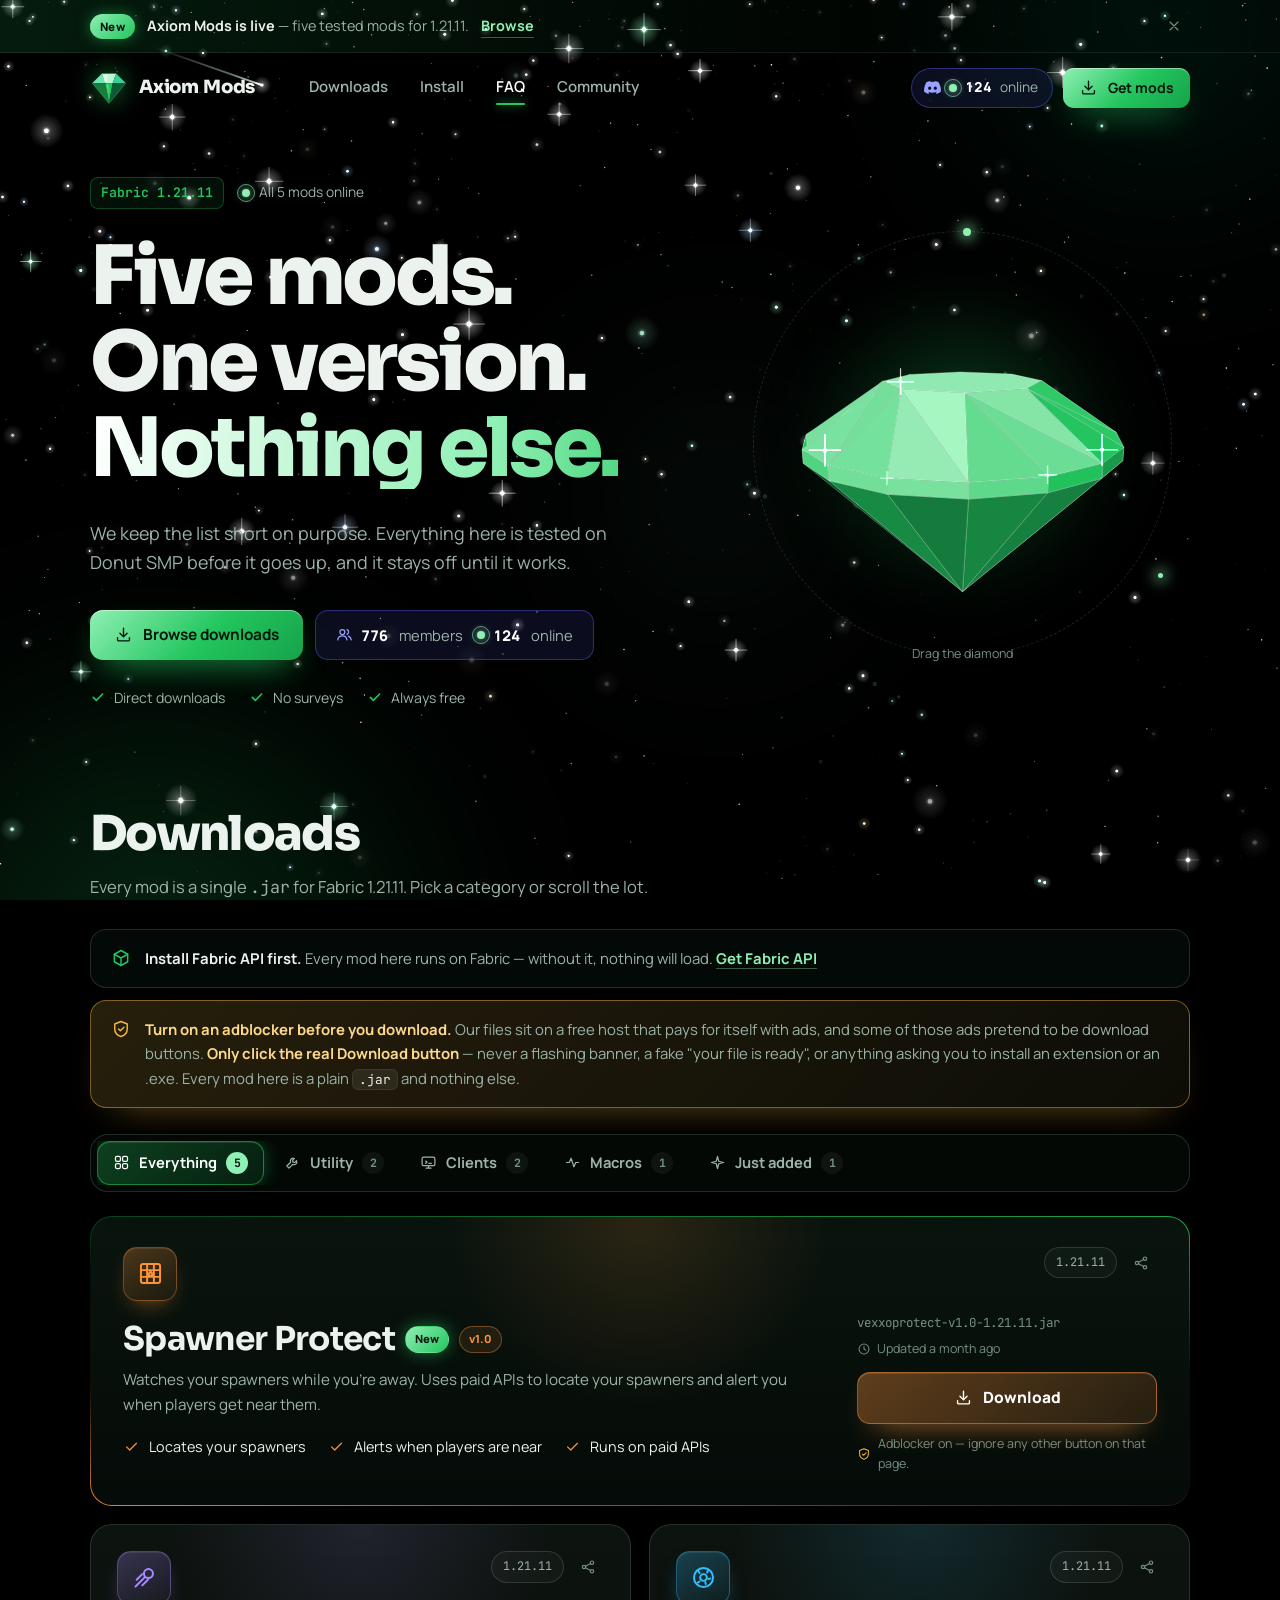
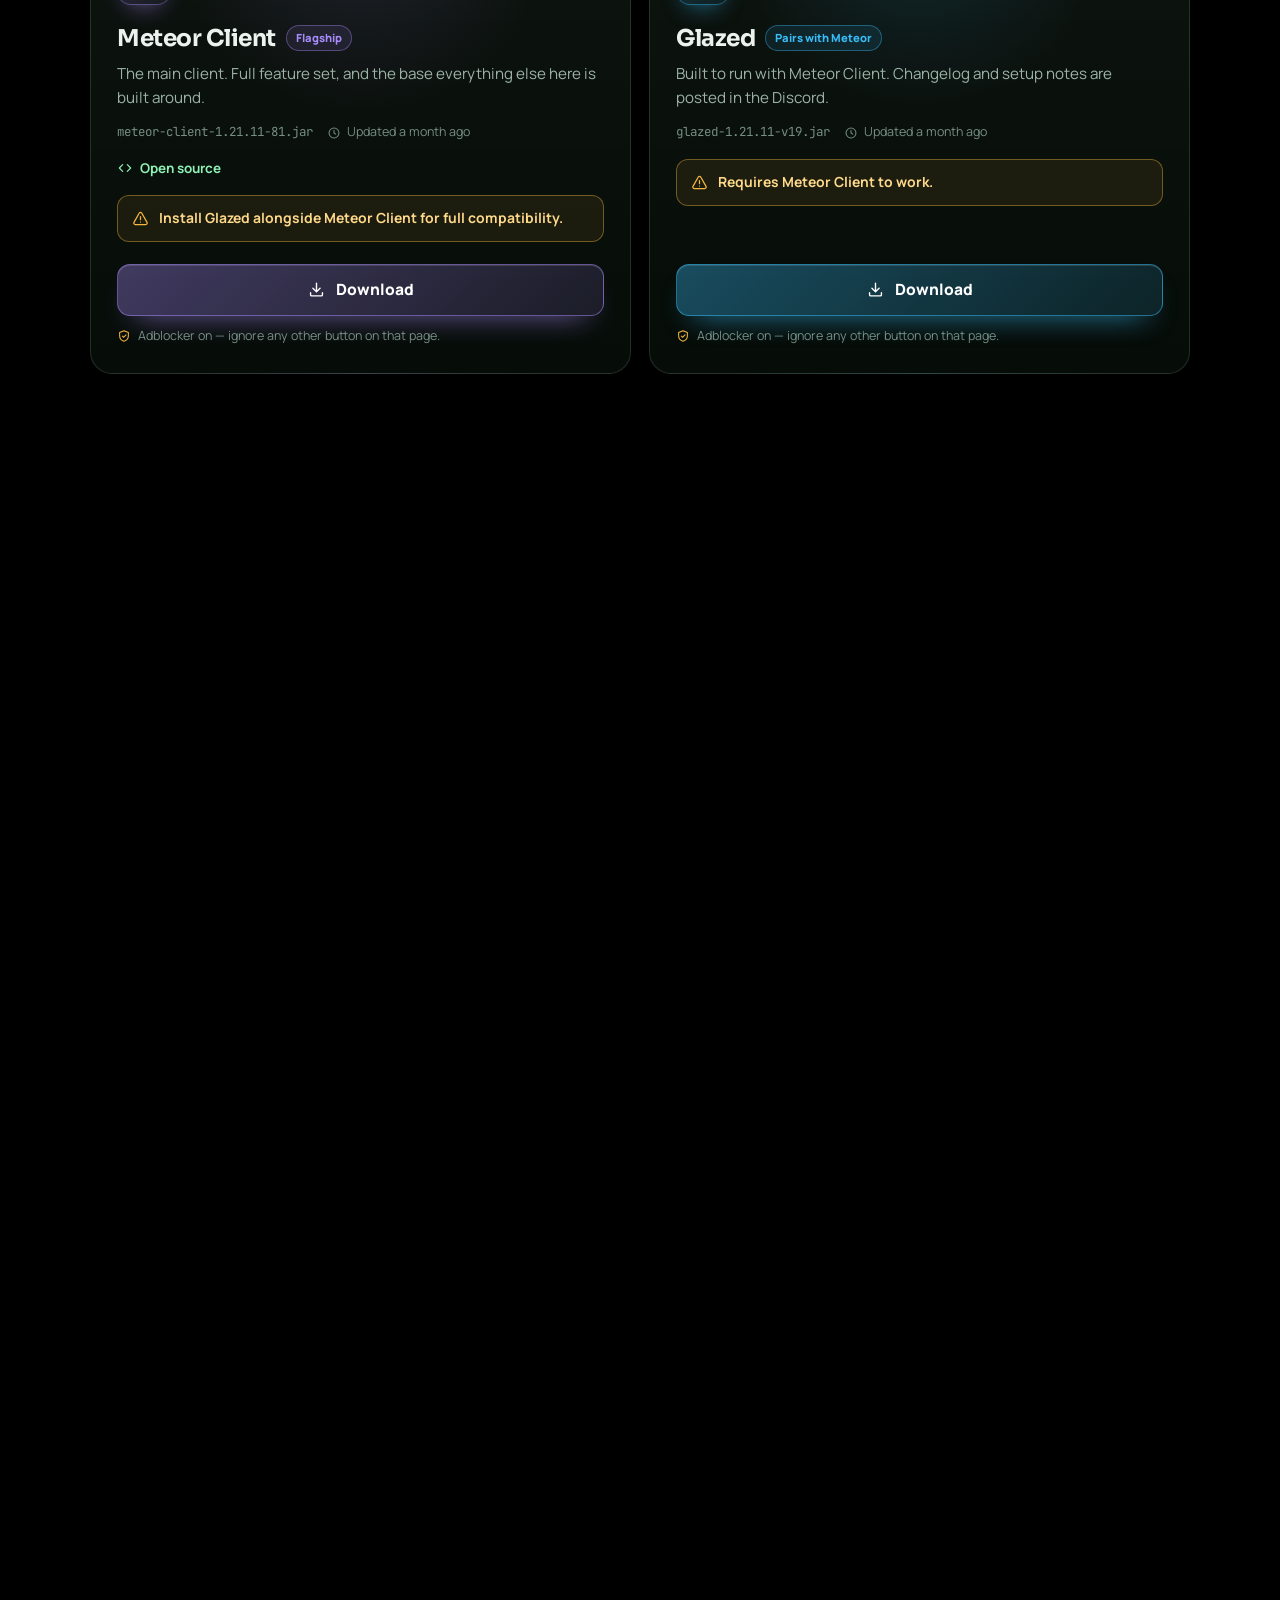
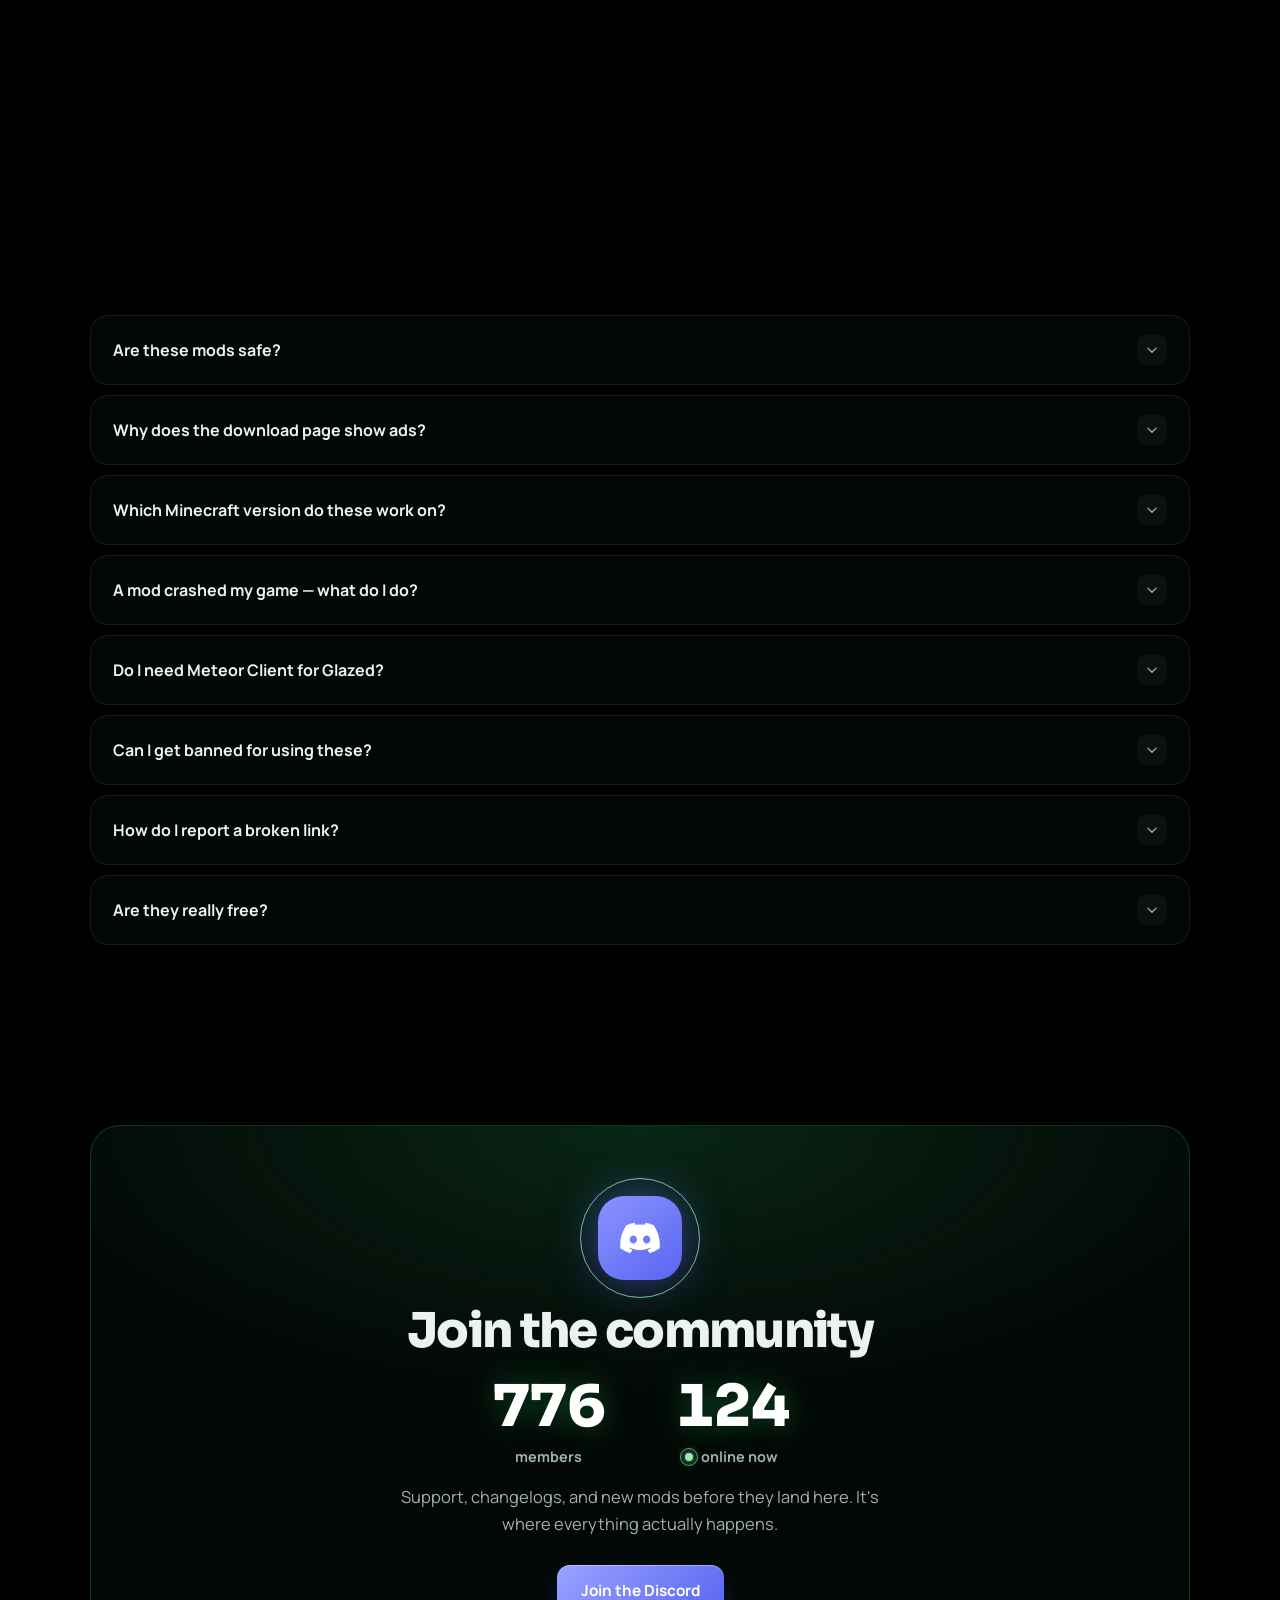
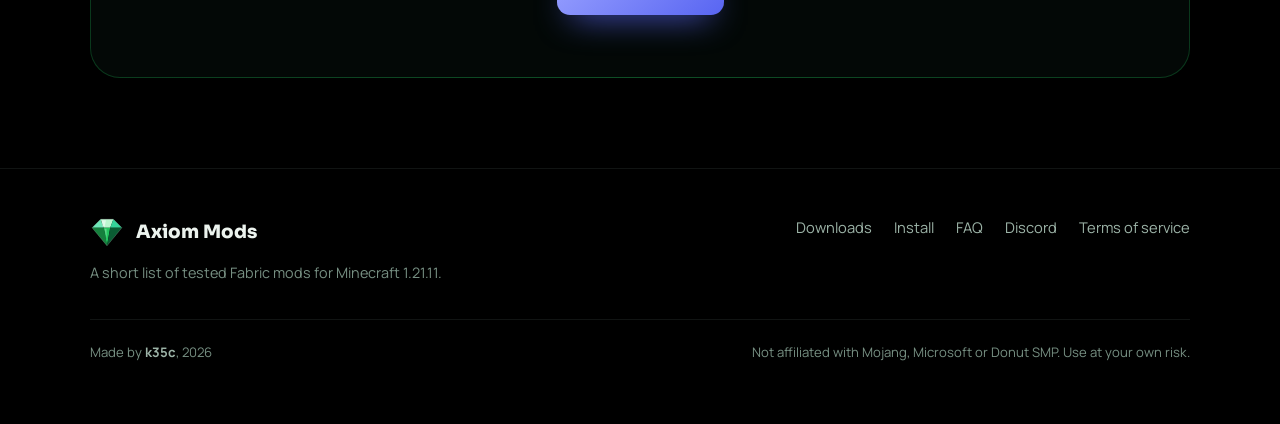
==== commit 0a58f6cb: "Add files via upload" ====
--- a/index.html
+++ b/index.html
@@ -2,10 +2,12 @@
 <html lang="en">
 <head>
 <meta charset="utf-8">
-<meta name="viewport" content="width=device-width, initial-scale=1">
+<meta name="viewport" content="width=device-width, initial-scale=1, viewport-fit=cover">
+<meta http-equiv="X-UA-Compatible" content="IE=edge">
 <title>Axiom Mods — tested Fabric mods for Minecraft 1.21.11</title>
 <meta name="description" content="Axiom Mods is a short, hand-picked list of Fabric mods for Minecraft 1.21.11 — Spawner Protect, Meteor Client, Glazed, Rig Master and Tpa Macro. Direct downloads, tested on Donut SMP.">
 <meta name="theme-color" content="#000000">
+<meta name="color-scheme" content="dark">
 <meta property="og:type" content="website">
 <meta property="og:title" content="Axiom Mods">
 <meta property="og:description" content="Five tested Fabric mods for Minecraft 1.21.11. One version, nothing else.">
@@ -18,7 +20,7 @@
 <link rel="preconnect" href="https://fonts.gstatic.com" crossorigin>
 <link href="https://fonts.googleapis.com/css2?family=Sora:wght@600;700;800&family=Manrope:wght@400;500;600;700;800&family=JetBrains+Mono:wght@400;600&display=swap" rel="stylesheet">
 <link rel="stylesheet" href="style.css">
-<script>document.documentElement.classList.add('js');</script>
+<script>document.documentElement.className += ' js';</script>
 </head>
 <body>
 <svg xmlns="http://www.w3.org/2000/svg" style="display:none" aria-hidden="true">
@@ -66,20 +68,24 @@
   <symbol id="i-logout" viewBox="0 0 24 24"><path d="M14.5 4.5h3a2 2 0 0 1 2 2v11a2 2 0 0 1-2 2h-3M10 16l4-4-4-4M14 12H4.5"/></symbol>
   <symbol id="b-discord" viewBox="0 0 24 24"><path fill="currentColor" stroke="none" d="M20.3 4.4a19.8 19.8 0 0 0-4.9-1.5l-.6 1.2a18.3 18.3 0 0 0-5.5 0L8.7 2.9a19.7 19.7 0 0 0-4.9 1.5C.7 9-.2 13.6.2 18.1a19.9 19.9 0 0 0 6 3c.5-.6.9-1.3 1.2-2a13 13 0 0 1-1.9-.9l.4-.3a14.2 14.2 0 0 0 12.1 0l.4.3c-.6.4-1.2.7-1.9.9.4.7.8 1.4 1.3 2a19.8 19.8 0 0 0 6-3c.5-5.2-.9-9.7-3.5-13.7ZM8 15.3c-1.2 0-2.2-1.1-2.2-2.4s1-2.4 2.2-2.4 2.2 1.1 2.2 2.4-1 2.4-2.2 2.4Zm8 0c-1.2 0-2.2-1.1-2.2-2.4s1-2.4 2.2-2.4 2.2 1.1 2.2 2.4-1 2.4-2.2 2.4Z"/></symbol>
 
+  <symbol id="i-share" viewBox="0 0 24 24"><circle cx="18" cy="5.5" r="2.5"/><circle cx="6" cy="12" r="2.5"/><circle cx="18" cy="18.5" r="2.5"/><path d="m8.2 10.8 7.6-4M8.2 13.2l7.6 4"/></symbol>
+  <symbol id="i-users" viewBox="0 0 24 24"><circle cx="9" cy="8.5" r="3.5"/><path d="M2.5 19.5c.6-3.3 3.3-5.5 6.5-5.5s5.9 2.2 6.5 5.5"/><path d="M15.5 5.2a3.5 3.5 0 0 1 0 6.6M17.5 14.2c2.1.7 3.6 2.6 4 5.3"/></symbol>
+  <symbol id="i-refresh" viewBox="0 0 24 24"><path d="M20 11a8 8 0 0 0-14.3-4.6L4 8.5M4 4v4.5h4.5M4 13a8 8 0 0 0 14.3 4.6l1.7-2.1M20 20v-4.5h-4.5"/></symbol>
+
   <!-- Mod icons -->
-  <symbol id="m-spawner" viewBox="0 0 24 24"><rect x="3.5" y="3.5" width="17" height="17" rx="2"/><path d="M3.5 9h17M3.5 15h17M9 3.5v17M15 3.5v17"/><path fill="currentColor" fill-opacity=".5" stroke="none" d="M12 9.6c1.4 1.2 1.9 2.2 1.9 3a1.9 1.9 0 0 1-3.8 0c0-.8.5-1.8 1.9-3Z"/></symbol>
-  <symbol id="m-meteor" viewBox="0 0 24 24"><circle cx="15.5" cy="15.5" r="4.2"/><path d="M3.5 3.5 12.3 12.3M6.5 3.8 13.2 10.5M3.8 6.5l6.7 6.7"/><circle cx="16.5" cy="14.5" r="1" fill="currentColor" stroke="none"/></symbol>
-  <symbol id="m-glazed" viewBox="0 0 24 24"><circle cx="12" cy="12" r="8.2"/><circle cx="12" cy="12" r="3"/><path d="M8.2 6.9l.6 1M15.4 7.4l-.4 1M17.2 13.5l-1-.3M7.3 15.6l.9-.6M12.6 17.8v-1"/></symbol>
-  <symbol id="m-rig" viewBox="0 0 24 24"><path d="M4.5 19.5 13 11"/><path d="M11.5 4.5c3 0 5.5 1.2 7.5 3.5-2.4-.5-4.6-.2-6.5 1L10 6.5c.4-.9.9-1.5 1.5-2Z"/><circle cx="17" cy="17" r="2.6"/><path d="M17 13.4v1M17 19.6v1M20.6 17h-1M14.4 17h-1"/></symbol>
-  <symbol id="m-tpa" viewBox="0 0 24 24"><path d="M4 8h13m0 0-3.5-3.5M17 8l-3.5 3.5"/><path d="M20 16H7m0 0 3.5-3.5M7 16l3.5 3.5"/></symbol>
-  <symbol id="m-sword" viewBox="0 0 24 24"><path d="M14.5 3.5h6v6L10 20l-2-2Z"/><path d="m5 15 4 4M3.5 20.5 6 18"/></symbol>
-  <symbol id="m-pickaxe" viewBox="0 0 24 24"><path d="M4 9.5C7.5 5.2 12.8 3.5 18 4.5c.9 4.9-.8 10.3-5 13.5"/><path d="M14 10 4.5 19.5"/></symbol>
-  <symbol id="m-shield" viewBox="0 0 24 24"><path d="M12 3 4.5 6v5.6c0 4.5 3.2 8.2 7.5 9.4 4.3-1.2 7.5-4.9 7.5-9.4V6Z"/><path d="M12 3v18"/></symbol>
+  <symbol id="m-spawner" viewBox="0 0 24 24"><rect x="3.5" y="3.5" width="17" height="17" rx="2"/><path d="M3.5 9h17M3.5 15h17M9 3.5v17M15 3.5v17"/><path fill="currentColor" fill-opacity=".45" d="M12 10.3c1.2 1 1.6 1.9 1.6 2.6a1.6 1.6 0 0 1-3.2 0c0-.7.4-1.6 1.6-2.6Z"/></symbol>
+  <symbol id="m-meteor" viewBox="0 0 24 24"><circle cx="15.5" cy="8.5" r="4"/><path d="M12.6 11.4 4 20M10 9 5 14M15 14l-5 5"/></symbol>
+  <symbol id="m-glazed" viewBox="0 0 24 24"><circle cx="12" cy="12" r="8.5"/><circle cx="12" cy="12" r="3"/><path d="M7.5 6.5 8.5 8M16 6l-.8 1.6M18 13l-1.6.4M7 16.5l1.4-1M14 17.8l-.4-1.6"/></symbol>
+  <symbol id="m-rig" viewBox="0 0 24 24"><path d="M14.5 4.5c3 0 5.5 1.7 6.5 4-2.2-1-4.6-1.3-7-.8M9.5 4.5c-3 0-5.5 1.7-6.5 4 2.2-1 4.6-1.3 7-.8"/><path d="M12 6.5V21"/><path d="M10 6.5h4"/></symbol>
+  <symbol id="m-tpa" viewBox="0 0 24 24"><path d="M4 8h13m0 0-3.5-3.5M17 8l-3.5 3.5M20 16H7m0 0 3.5-3.5M7 16l3.5 3.5"/></symbol>
+  <symbol id="m-sword" viewBox="0 0 24 24"><path d="M14.5 3.5H20.5V9.5L10 20l-6-6L14.5 3.5Z"/><path d="m4 20 2-2M7.5 13.5l3 3"/></symbol>
+  <symbol id="m-pickaxe" viewBox="0 0 24 24"><path d="M4.5 9C8 5 13.5 3.5 19 4.5 18 5.5 16.5 6 15 6.5"/><path d="M15 6.5 5 20.5M15 6.5c1 1.5 1.5 3 1.5 4.5"/></symbol>
+  <symbol id="m-shield" viewBox="0 0 24 24"><path d="M12 3 4.5 6v5.5c0 4.6 3.2 8.3 7.5 9.5 4.3-1.2 7.5-4.9 7.5-9.5V6L12 3Z"/></symbol>
   <symbol id="m-eye" viewBox="0 0 24 24"><path d="M2.5 12S6 5.5 12 5.5 21.5 12 21.5 12 18 18.5 12 18.5 2.5 12 2.5 12Z"/><circle cx="12" cy="12" r="3"/></symbol>
-  <symbol id="m-star" viewBox="0 0 24 24"><path d="m12 3.5 2.6 5.4 5.9.8-4.3 4.1 1 5.8L12 16.8l-5.2 2.8 1-5.8-4.3-4.1 5.9-.8Z"/></symbol>
-  <symbol id="m-box" viewBox="0 0 24 24"><path d="m12 3 8 4.5v9L12 21l-8-4.5v-9Z"/><path d="m4 7.5 8 4.5 8-4.5M12 12v9"/></symbol>
-  <symbol id="m-bolt" viewBox="0 0 24 24"><path d="M13 2.5 4.5 13.5h6.5l-1 8 8.5-11h-6.5Z"/></symbol>
-  <symbol id="m-map" viewBox="0 0 24 24"><path d="m3.5 6 5.5-2.5 6 2.5 5.5-2.5v14.5L15 20.5l-6-2.5-5.5 2.5Z"/><path d="M9 3.5v14.5M15 6v14.5"/></symbol>
+  <symbol id="m-star" viewBox="0 0 24 24"><path d="m12 3.5 2.6 5.3 5.9.9-4.3 4.1 1 5.8L12 16.9l-5.2 2.7 1-5.8L3.5 9.7l5.9-.9L12 3.5Z"/></symbol>
+  <symbol id="m-box" viewBox="0 0 24 24"><path d="M21 8 12 3 3 8v8l9 5 9-5V8Z"/><path d="m3 8 9 5 9-5M12 13v8"/></symbol>
+  <symbol id="m-bolt" viewBox="0 0 24 24"><path d="M13 2.5 4.5 13.5H12L11 21.5l8.5-11H12l1-8Z"/></symbol>
+  <symbol id="m-map" viewBox="0 0 24 24"><path d="M9 4 3.5 6v14L9 18l6 2 5.5-2V4L15 6 9 4Z"/><path d="M9 4v14M15 6v14"/></symbol>
   <symbol id="m-crystal" viewBox="0 0 24 24"><path d="M12 2.5 18 9l-6 12.5L6 9Z"/><path d="M6 9h12M12 2.5 9.5 9 12 21.5 14.5 9Z"/></symbol>
   <symbol id="m-potion" viewBox="0 0 24 24"><path d="M9.5 3.5h5M10.5 3.5v5L5.6 16.6A2.6 2.6 0 0 0 7.8 20.5h8.4a2.6 2.6 0 0 0 2.2-3.9L13.5 8.5v-5"/><path d="M7.4 14.5h9.2"/></symbol>
   <symbol id="m-compass" viewBox="0 0 24 24"><circle cx="12" cy="12" r="8.5"/><path d="m15.5 8.5-2 5-5 2 2-5Z"/></symbol>
@@ -88,162 +94,119 @@
 
 <a class="skip" href="#main">Skip to content</a>
 
-<canvas id="sky" aria-hidden="true"></canvas>
-<div class="screen-glow" aria-hidden="true"></div>
+<!-- The sky -->
+<div class="sky-wrap" aria-hidden="true">
+  <div class="aurora au1"></div>
+  <div class="aurora au2"></div>
+  <div class="aurora au3"></div>
+  <canvas id="sky"></canvas>
+</div>
 <div class="progress" aria-hidden="true"><span id="progress"></span></div>
 
-<!-- Left rail -->
-<aside class="rail" aria-label="Site">
-  <a class="mark" href="#top" id="mark" aria-label="Axiom Mods home"><svg><use href="#logo"/></svg></a>
-  <div class="vword" aria-hidden="true">Axiom<i>.</i></div>
-  <nav class="railnav" aria-label="Sections">
-    <a href="#downloads" data-sec="downloads"><svg class="ic"><use href="#i-download"/></svg><span>Downloads</span></a>
-    <a href="#install" data-sec="install"><svg class="ic"><use href="#i-book"/></svg><span>Install</span></a>
-    <a href="#faq" data-sec="faq"><svg class="ic"><use href="#i-help"/></svg><span>FAQ</span></a>
-    <a href="#discord" data-sec="discord"><svg class="ic"><use href="#b-discord"/></svg><span>Discord</span></a>
-  </nav>
-  <a class="rail-discord js-discord" href="https://discord.gg/nzPtPjvHE" target="_blank" rel="noopener" aria-label="Join the Discord"><svg class="ic"><use href="#b-discord"/></svg></a>
-</aside>
-
-<!-- Mobile top bar -->
-<header class="topbar">
-  <a class="mark" href="#top" aria-label="Axiom Mods home"><svg><use href="#logo"/></svg></a>
-  <span class="word">Axiom Mods<i>.</i></span>
-  <button class="menu-btn" id="menu-btn" aria-expanded="false" aria-controls="menu" aria-label="Open menu"><svg class="ic"><use href="#i-menu"/></svg></button>
+<div class="page" id="top">
+
+<!-- Announcement -->
+<div class="announce" id="announce" data-id="welcome-1" role="region" aria-label="Announcement">
+  <div class="wrap announce-in">
+    <span class="pill-tag" id="ann-tag">New</span>
+    <span><b id="ann-title">Axiom Mods is live</b> <span class="more" id="ann-text">— five tested mods for 1.21.11.</span></span>
+    <a class="go" id="ann-link" href="#downloads">Browse</a>
+    <button class="x" id="ann-close" type="button" aria-label="Dismiss announcement"><svg class="ic"><use href="#i-x"/></svg></button>
+  </div>
+</div>
+
+<!-- Navigation -->
+<header class="nav" id="nav">
+  <div class="wrap">
+    <a class="brand" href="#top" aria-label="Axiom Mods home"><span class="gem" id="brand-gem"><svg viewBox="0 0 64 64"><use href="#logo"/></svg></span>Axiom Mods</a>
+    <nav class="navlinks" aria-label="Sections">
+      <a href="#downloads" data-sec="downloads">Downloads</a>
+      <a href="#install" data-sec="install">Install</a>
+      <a href="#faq" data-sec="faq">FAQ</a>
+      <a href="#discord" data-sec="discord">Community</a>
+    </nav>
+    <div class="nav-right">
+      <a class="members js-discord" id="nav-members" href="https://discord.gg/nzPtPjvHE" target="_blank" rel="noopener" aria-label="Join the Discord">
+        <svg class="ic"><use href="#b-discord"/></svg><span class="on-dot"></span><b data-count="online">124</b><span class="txt">online</span></a>
+      <a class="btn btn-solid btn-sm" href="#downloads"><svg class="ic"><use href="#i-download"/></svg>Get mods</a>
+      <button class="menu-btn" id="menu-btn" type="button" aria-expanded="false" aria-controls="menu" aria-label="Open menu"><svg class="ic"><use href="#i-menu"/></svg></button>
+    </div>
+  </div>
 </header>
 <nav class="menu" id="menu" aria-label="Sections">
   <a href="#downloads"><svg class="ic"><use href="#i-download"/></svg>Downloads</a>
   <a href="#install"><svg class="ic"><use href="#i-book"/></svg>Install</a>
   <a href="#faq"><svg class="ic"><use href="#i-help"/></svg>FAQ</a>
-  <a class="js-discord" href="https://discord.gg/nzPtPjvHE" target="_blank" rel="noopener"><svg class="ic"><use href="#b-discord"/></svg>Join the Discord</a>
+  <a href="#discord"><svg class="ic"><use href="#i-users"/></svg>Community</a>
 </nav>
 
-<!-- Announcement -->
-<div class="announce" id="announce" data-id="welcome-1" role="region" aria-label="Announcement">
-  <div class="announce-in">
-    <span class="pill-tag" id="ann-tag">New</span>
-    <span><b id="ann-title">Axiom Mods is live</b> <span class="more" id="ann-text">— five tested mods for 1.21.11.</span></span>
-    <a class="go" id="ann-link" href="#downloads">Browse</a>
-    <button class="x" id="ann-close" aria-label="Dismiss announcement"><svg class="ic"><use href="#i-x"/></svg></button>
-  </div>
-</div>
-
-<div class="shell" id="top">
 <main id="main">
 
   <!-- Hero -->
   <section class="hero">
     <div class="wrap">
-      <div class="status enter" style="--d:.05s">
-        <span class="ver">Fabric 1.21.11</span>
-        <span class="live" id="live"><span class="pulse"></span><span id="live-text">All 5 mods online</span></span>
-        <a class="members js-discord hidden" id="hero-members" href="https://discord.gg/nzPtPjvHE" target="_blank" rel="noopener">
-          <svg class="ic"><use href="#b-discord"/></svg><b data-count="members">0</b> in the Discord<span class="on-dot"></span><b data-count="online">0</b> online</a>
-      </div>
-      <h1 class="h1" id="headline">
-        <span class="ln"><span style="--d:.15s"><span id="count-word">Five</span> mods.</span></span>
-        <span class="ln"><span style="--d:.27s">One version.</span></span>
-        <span class="ln"><span style="--d:.39s">Nothing else.</span></span>
-      </h1>
-      <p class="lead enter" style="--d:.55s">We keep the list short on purpose. Everything here is tested on Donut SMP before it goes up, and it stays off until it works.</p>
-      <div class="cta enter" style="--d:.66s">
-        <a class="btn btn-solid" href="#downloads"><svg class="ic"><use href="#i-download"/></svg>Browse downloads</a>
-        <a class="btn btn-line js-discord" href="https://discord.gg/nzPtPjvHE" target="_blank" rel="noopener"><svg class="ic"><use href="#b-discord"/></svg>Join Discord</a>
-      </div>
-      <ul class="proof enter" style="--d:.76s">
-        <li><svg class="ic"><use href="#i-check"/></svg>Direct downloads</li>
-        <li><svg class="ic"><use href="#i-check"/></svg>No surveys</li>
-        <li><svg class="ic"><use href="#i-check"/></svg>Always free</li>
-      </ul>
+      <div>
+        <div class="status enter" style="--d:.05s">
+          <span class="ver">Fabric 1.21.11</span>
+          <span class="live" id="live"><span class="on-dot"></span><span id="live-text">All 5 mods online</span></span>
+        </div>
+        <h1 class="h1" id="headline">
+          <span class="ln"><span style="--d:.15s"><span id="count-word">Five</span> mods.</span></span>
+          <span class="ln"><span style="--d:.27s">One version.</span></span>
+          <span class="ln"><span style="--d:.39s" class="glow">Nothing else.</span></span>
+        </h1>
+        <p class="lead enter" style="--d:.55s">We keep the list short on purpose. Everything here is tested on Donut SMP before it goes up, and it stays off until it works.</p>
+        <div class="cta enter" style="--d:.66s">
+          <a class="btn btn-solid" href="#downloads"><svg class="ic"><use href="#i-download"/></svg>Browse downloads</a>
+          <a class="members js-discord" href="https://discord.gg/nzPtPjvHE" target="_blank" rel="noopener" style="height:50px;padding:0 20px;border-radius:13px;font-size:.92rem">
+            <svg class="ic"><use href="#i-users"/></svg><b data-count="members">776</b>&nbsp;members<span class="on-dot" style="margin-left:6px"></span><b data-count="online">124</b>&nbsp;online</a>
+        </div>
+        <ul class="proof enter" style="--d:.76s">
+          <li><svg class="ic"><use href="#i-check"/></svg>Direct downloads</li>
+          <li><svg class="ic"><use href="#i-check"/></svg>No surveys</li>
+          <li><svg class="ic"><use href="#i-check"/></svg>Always free</li>
+        </ul>
+      </div>
+      <div class="gem-stage enter" style="--d:.3s">
+        <div class="orbit" aria-hidden="true"></div>
+        <canvas id="gem3d" aria-label="A spinning green diamond. Drag to turn it." role="img"></canvas>
+        <p class="gem-hint">Drag the diamond</p>
+      </div>
     </div>
   </section>
 
   <!-- Downloads -->
-  <section class="section" id="downloads" style="padding-top:40px">
-    <div class="wrap">
-      <div class="head enter" style="--d:.82s">
+  <section class="section" id="downloads" style="padding-top:30px">
+    <div class="wrap">
+      <div class="head reveal">
         <h2 class="h2">Downloads</h2>
-        <p>Every mod is a single <code>.jar</code> for Fabric 1.21.11. Filter by category, or scroll the lot.</p>
-      </div>
-
-      <div class="notices enter" style="--d:.88s">
-        <div class="notice">
+        <p>Every mod is a single <code>.jar</code> for Fabric 1.21.11. Pick a category or scroll the lot.</p>
+      </div>
+
+      <div class="notices">
+        <div class="notice reveal">
           <svg class="ic"><use href="#i-box"/></svg>
           <span><b>Install Fabric API first.</b> Every mod here runs on Fabric — without it, nothing will load. <a href="https://modrinth.com/mod/fabric-api" target="_blank" rel="noopener">Get Fabric API</a></span>
         </div>
-        <div class="notice notice-warn" id="ad-warning">
+        <div class="notice notice-warn reveal" id="ad-warning" style="--rd:.08s">
           <svg class="ic"><use href="#i-shield"/></svg>
           <span><b>Turn on an adblocker before you download.</b> Our files sit on a free host that pays for itself with ads, and some of those ads pretend to be download buttons. <b>Only click the real Download button</b> — never a flashing banner, a fake "your file is ready", or anything asking you to install an extension or an .exe. Every mod here is a plain <code>.jar</code> and nothing else.</span>
         </div>
       </div>
 
-      <nav class="tabs-rail" aria-label="Download categories">
-        <div class="tabs-head">Downloads<small id="tabs-sub">5 mods for 1.21.11</small></div>
+      <div class="tabbar reveal">
         <div class="tablist" role="tablist" id="tablist" aria-label="Filter mods">
           <span class="tab-ind" id="tab-ind" aria-hidden="true"></span>
-          <button class="tab" role="tab" id="tab-all" data-key="all" aria-selected="true" aria-controls="grid" tabindex="0">
-      <svg class="ic"><use href="#i-grid"></use></svg>Everything<span class="n">5</span></button>
-<button class="tab" role="tab" id="tab-utility" data-key="utility" aria-selected="false" aria-controls="grid" tabindex="-1">
-      <svg class="ic"><use href="#i-utility"></use></svg>Utility<span class="n">2</span></button>
-<button class="tab" role="tab" id="tab-clients" data-key="clients" aria-selected="false" aria-controls="grid" tabindex="-1">
-      <svg class="ic"><use href="#i-clients"></use></svg>Clients<span class="n">2</span></button>
-<button class="tab" role="tab" id="tab-macros" data-key="macros" aria-selected="false" aria-controls="grid" tabindex="-1">
-      <svg class="ic"><use href="#i-macros"></use></svg>Macros<span class="n">1</span></button>
-<button class="tab" role="tab" id="tab-new" data-key="new" aria-selected="false" aria-controls="grid" tabindex="-1">
-      <svg class="ic"><use href="#i-spark"></use></svg>Just added<span class="n">1</span></button>
-        </div>
-        <p class="tabs-foot"><svg class="ic"><use href="#i-shield"/></svg>Every file is checked before it goes up.</p>
-      </nav>
+          <button class="tab" type="button" role="tab" id="tab-all" data-key="all" aria-selected="true" aria-controls="grid" tabindex="0"><svg class="ic"><use href="#i-grid"></use></svg>Everything<span class="n">5</span></button>
+<button class="tab" type="button" role="tab" id="tab-utility" data-key="utility" aria-selected="false" aria-controls="grid" tabindex="-1"><svg class="ic"><use href="#i-utility"></use></svg>Utility<span class="n">2</span></button>
+<button class="tab" type="button" role="tab" id="tab-clients" data-key="clients" aria-selected="false" aria-controls="grid" tabindex="-1"><svg class="ic"><use href="#i-clients"></use></svg>Clients<span class="n">2</span></button>
+<button class="tab" type="button" role="tab" id="tab-macros" data-key="macros" aria-selected="false" aria-controls="grid" tabindex="-1"><svg class="ic"><use href="#i-macros"></use></svg>Macros<span class="n">1</span></button>
+<button class="tab" type="button" role="tab" id="tab-new" data-key="new" aria-selected="false" aria-controls="grid" tabindex="-1"><svg class="ic"><use href="#i-spark"></use></svg>Just added<span class="n">1</span></button>
+        </div>
+      </div>
 
       <div class="grid" id="grid" role="tabpanel" aria-labelledby="tab-all">
-        <article class="card feat" id="spawner-protect" data-cat="utility" data-new="1" style="--acc:251, 146, 60">
-      <span class="glowband" aria-hidden="true"></span>
-      <div class="feat-main">
-        <div class="card-top"><span class="tile" aria-hidden="true"><svg><use href="#m-spawner"></use></svg></span><span class="vpill feat-pill-m">1.21.11</span></div>
-        <div class="card-name"><h3>Spawner Protect</h3><span class="badge b-new">New</span><span class="badge">v1.0</span></div>
-        <p class="desc">Watches your spawners while you're away. Uses paid APIs to locate your spawners and alert you when players get near them.</p>
-        <ul class="feats"><li><svg class="ic"><use href="#i-check"></use></svg>Locates your spawners</li><li><svg class="ic"><use href="#i-check"></use></svg>Alerts when players are near</li><li><svg class="ic"><use href="#i-check"></use></svg>Runs on paid APIs</li></ul>
-        
-      </div>
-      <div class="feat-side">
-        <span class="vpill feat-pill">1.21.11</span>
-        <div class="card-foot"><p class="file">vexxoprotect-v1.0-1.21.11.jar</p><a class="dl" href="https://www.dropbox.com/scl/fi/wasfvtzata7utzyzxmlu3/vexxoprotect-v1.0-1.21.11.jar?rlkey=9xs8bwbv707f8peqajdpmbap5&amp;st=vvc6wpwk&amp;dl=1" rel="noreferrer" data-mod="Spawner Protect">
-      <svg class="ic"><use href="#i-download"></use></svg>Download</a>
-    <p class="hint"><svg class="ic"><use href="#i-shield"></use></svg>Adblocker on — ignore any other button on that page.</p></div>
-      </div>
-    </article><article class="card" id="meteor-client" data-cat="clients" data-new="0" style="--acc:167, 139, 250">
-    <div class="card-top"><span class="tile" aria-hidden="true"><svg><use href="#m-meteor"></use></svg></span><span class="vpill">1.21.11</span></div>
-    <div class="card-name"><h3>Meteor Client</h3><span class="badge">Flagship</span></div>
-    <p class="desc">The main client. Full feature set, and the base everything else here is built around.</p>
-    <p class="file">meteor-client-1.21.11-81.jar</p><p class="oss"><svg class="ic"><use href="#i-code"></use></svg>Open source</p><p class="req"><svg class="ic"><use href="#i-alert"></use></svg>Install Glazed alongside Meteor Client for full compatibility.</p>
-    <div class="card-foot"><a class="dl" href="https://www.dropbox.com/scl/fi/ax6maw2kvllba3r9j7a7y/meteor-client-1.21.11-81.jar?rlkey=sip03dt7k66tujsoziey7qn7u&amp;st=uso3f85u&amp;dl=1" rel="noreferrer" data-mod="Meteor Client">
-      <svg class="ic"><use href="#i-download"></use></svg>Download</a>
-    <p class="hint"><svg class="ic"><use href="#i-shield"></use></svg>Adblocker on — ignore any other button on that page.</p></div>
-  </article><article class="card" id="glazed" data-cat="clients" data-new="0" style="--acc:56, 189, 248">
-    <div class="card-top"><span class="tile" aria-hidden="true"><svg><use href="#m-glazed"></use></svg></span><span class="vpill">1.21.11</span></div>
-    <div class="card-name"><h3>Glazed</h3><span class="badge">Pairs with Meteor</span></div>
-    <p class="desc">Built to run with Meteor Client. Changelog and setup notes are posted in the Discord.</p>
-    <p class="file">glazed-1.21.11-v19.jar</p><p class="req"><svg class="ic"><use href="#i-alert"></use></svg>Requires Meteor Client to work.</p>
-    <div class="card-foot"><a class="dl" href="https://www.dropbox.com/scl/fi/yz4hsqtvywh6dlm02gxhm/glazed-1.21.11-v19.jar?rlkey=e8k75doltynjky510i5foi1ic&amp;st=dsac869b&amp;dl=1" rel="noreferrer" data-mod="Glazed">
-      <svg class="ic"><use href="#i-download"></use></svg>Download</a>
-    <p class="hint"><svg class="ic"><use href="#i-shield"></use></svg>Adblocker on — ignore any other button on that page.</p></div>
-  </article><article class="card" id="rig-master" data-cat="utility" data-new="0" style="--acc:251, 113, 133">
-    <div class="card-top"><span class="tile" aria-hidden="true"><svg><use href="#m-rig"></use></svg></span><span class="vpill">1.21.11</span></div>
-    <div class="card-name"><h3>Rig Master</h3></div>
-    <p class="desc">Join the Discord for the full breakdown — details, changelog and support all live there.</p>
-    <p class="file">Rigmaster-1.21.11-v3.jar</p>
-    <div class="card-foot"><a class="dl" href="https://www.dropbox.com/scl/fi/fdpmxw7pflp3jlc7d1cr0/Rigmaster-1.21.11-v3.jar?rlkey=djrj0mpd18972i6rjxy5n0g91&amp;st=vf81p97f&amp;dl=1" rel="noreferrer" data-mod="Rig Master">
-      <svg class="ic"><use href="#i-download"></use></svg>Download</a>
-    <p class="hint"><svg class="ic"><use href="#i-shield"></use></svg>Adblocker on — ignore any other button on that page.</p></div>
-  </article><article class="card" id="tpa-macro-v2" data-cat="macros" data-new="0" style="--acc:45, 212, 191">
-    <div class="card-top"><span class="tile" aria-hidden="true"><svg><use href="#m-tpa"></use></svg></span><span class="vpill">1.21.11</span></div>
-    <div class="card-name"><h3>Tpa Macro V2</h3><span class="badge">V2</span></div>
-    <p class="desc">The latest version. Rundown and support are posted in the Discord.</p>
-    <p class="file">Tpamacro-1.21.11-v1.jar</p>
-    <div class="card-foot"><a class="dl" href="https://www.dropbox.com/scl/fi/ulic244mj2yqvvvx3o5vt/Tpamacro-1.21.11-v1.jar?rlkey=85gtrjpvulhgsd728tcmcm9t1&amp;st=9cljpe86&amp;dl=1" rel="noreferrer" data-mod="Tpa Macro V2">
-      <svg class="ic"><use href="#i-download"></use></svg>Download</a>
-    <p class="hint"><svg class="ic"><use href="#i-shield"></use></svg>Adblocker on — ignore any other button on that page.</p></div>
-  </article>
+        <article class="card feat reveal" id="mod-spawner-protect" data-cat="utility" data-new="1" style="--acc: 251, 146, 60; --rd: 0s; --edge: 16.199999999999996deg;"><div><div class="card-top"><span class="tile" aria-hidden="true"><svg viewBox="0 0 24 24"><use href="#m-spawner"></use></svg></span><span class="feat-m"><span class="top-r"><span class="vpill">1.21.11</span><button class="share" type="button" data-share="spawner-protect" aria-label="Copy a link to Spawner Protect"><svg class="ic"><use href="#i-share"></use></svg></button></span></span></div><div class="card-name"><h3>Spawner Protect</h3><span class="badge b-new">New</span><span class="badge">v1.0</span></div><p class="desc">Watches your spawners while you're away. Uses paid APIs to locate your spawners and alert you when players get near them.</p><ul class="feats"><li><svg class="ic"><use href="#i-check"></use></svg>Locates your spawners</li><li><svg class="ic"><use href="#i-check"></use></svg>Alerts when players are near</li><li><svg class="ic"><use href="#i-check"></use></svg>Runs on paid APIs</li></ul></div><div class="feat-side"><span class="top-r"><span class="vpill">1.21.11</span><button class="share" type="button" data-share="spawner-protect" aria-label="Copy a link to Spawner Protect"><svg class="ic"><use href="#i-share"></use></svg></button></span><div class="card-foot"><p class="meta"><span class="file">vexxoprotect-v1.0-1.21.11.jar</span><span class="when fresh"><svg class="ic"><use href="#i-clock"></use></svg>Updated 2 days ago</span></p><div style="height:12px"></div><a class="dl" href="https://www.dropbox.com/scl/fi/wasfvtzata7utzyzxmlu3/vexxoprotect-v1.0-1.21.11.jar?rlkey=9xs8bwbv707f8peqajdpmbap5&amp;st=vvc6wpwk&amp;dl=1" rel="noreferrer" data-id="spawner-protect"><svg class="ic"><use href="#i-download"></use></svg>Download</a><p class="hint"><svg class="ic"><use href="#i-shield"></use></svg>Adblocker on — ignore any other button on that page.</p></div></div></article><article class="card reveal" id="mod-meteor-client" data-cat="clients" data-new="0" style="--acc:167, 139, 250;--rd:0.07s"><div class="card-top"><span class="tile" aria-hidden="true"><svg viewBox="0 0 24 24"><use href="#m-meteor"></use></svg></span><span class="top-r"><span class="vpill">1.21.11</span><button class="share" type="button" data-share="meteor-client" aria-label="Copy a link to Meteor Client"><svg class="ic"><use href="#i-share"></use></svg></button></span></div><div class="card-name"><h3>Meteor Client</h3><span class="badge">Flagship</span></div><p class="desc">The main client. Full feature set, and the base everything else here is built around.</p><p class="meta"><span class="file">meteor-client-1.21.11-81.jar</span><span class="when"><svg class="ic"><use href="#i-clock"></use></svg>Updated 14 days ago</span></p><p class="oss"><svg class="ic"><use href="#i-code"></use></svg>Open source</p><p class="req"><svg class="ic"><use href="#i-alert"></use></svg>Install Glazed alongside Meteor Client for full compatibility.</p><div class="card-foot"><a class="dl" href="https://www.dropbox.com/scl/fi/ax6maw2kvllba3r9j7a7y/meteor-client-1.21.11-81.jar?rlkey=sip03dt7k66tujsoziey7qn7u&amp;st=uso3f85u&amp;dl=1" rel="noreferrer" data-id="meteor-client"><svg class="ic"><use href="#i-download"></use></svg>Download</a><p class="hint"><svg class="ic"><use href="#i-shield"></use></svg>Adblocker on — ignore any other button on that page.</p></div></article><article class="card reveal" id="mod-glazed" data-cat="clients" data-new="0" style="--acc:56, 189, 248;--rd:0.14s"><div class="card-top"><span class="tile" aria-hidden="true"><svg viewBox="0 0 24 24"><use href="#m-glazed"></use></svg></span><span class="top-r"><span class="vpill">1.21.11</span><button class="share" type="button" data-share="glazed" aria-label="Copy a link to Glazed"><svg class="ic"><use href="#i-share"></use></svg></button></span></div><div class="card-name"><h3>Glazed</h3><span class="badge">Pairs with Meteor</span></div><p class="desc">Built to run with Meteor Client. Changelog and setup notes are posted in the Discord.</p><p class="meta"><span class="file">glazed-1.21.11-v19.jar</span><span class="when fresh"><svg class="ic"><use href="#i-clock"></use></svg>Updated 6 days ago</span></p><p class="req"><svg class="ic"><use href="#i-alert"></use></svg>Requires Meteor Client to work.</p><div class="card-foot"><a class="dl" href="https://www.dropbox.com/scl/fi/yz4hsqtvywh6dlm02gxhm/glazed-1.21.11-v19.jar?rlkey=e8k75doltynjky510i5foi1ic&amp;st=dsac869b&amp;dl=1" rel="noreferrer" data-id="glazed"><svg class="ic"><use href="#i-download"></use></svg>Download</a><p class="hint"><svg class="ic"><use href="#i-shield"></use></svg>Adblocker on — ignore any other button on that page.</p></div></article><article class="card reveal" id="mod-rig-master" data-cat="utility" data-new="0" style="--acc:251, 113, 133;--rd:0.21000000000000002s"><div class="card-top"><span class="tile" aria-hidden="true"><svg viewBox="0 0 24 24"><use href="#m-rig"></use></svg></span><span class="top-r"><span class="vpill">1.21.11</span><button class="share" type="button" data-share="rig-master" aria-label="Copy a link to Rig Master"><svg class="ic"><use href="#i-share"></use></svg></button></span></div><div class="card-name"><h3>Rig Master</h3></div><p class="desc">Join the Discord for the full breakdown — details, changelog and support all live there.</p><p class="meta"><span class="file">Rigmaster-1.21.11-v3.jar</span><span class="when"><svg class="ic"><use href="#i-clock"></use></svg>Updated 18 days ago</span></p><div class="card-foot"><a class="dl" href="https://www.dropbox.com/scl/fi/fdpmxw7pflp3jlc7d1cr0/Rigmaster-1.21.11-v3.jar?rlkey=djrj0mpd18972i6rjxy5n0g91&amp;st=vf81p97f&amp;dl=1" rel="noreferrer" data-id="rig-master"><svg class="ic"><use href="#i-download"></use></svg>Download</a><p class="hint"><svg class="ic"><use href="#i-shield"></use></svg>Adblocker on — ignore any other button on that page.</p></div></article><article class="card reveal" id="mod-tpa-macro-v2" data-cat="macros" data-new="0" style="--acc:45, 212, 191;--rd:0s"><div class="card-top"><span class="tile" aria-hidden="true"><svg viewBox="0 0 24 24"><use href="#m-tpa"></use></svg></span><span class="top-r"><span class="vpill">1.21.11</span><button class="share" type="button" data-share="tpa-macro-v2" aria-label="Copy a link to Tpa Macro V2"><svg class="ic"><use href="#i-share"></use></svg></button></span></div><div class="card-name"><h3>Tpa Macro V2</h3><span class="badge">V2</span></div><p class="desc">The latest version. Rundown and support are posted in the Discord.</p><p class="meta"><span class="file">Tpamacro-1.21.11-v1.jar</span><span class="when"><svg class="ic"><use href="#i-clock"></use></svg>Updated 11 days ago</span></p><div class="card-foot"><a class="dl" href="https://www.dropbox.com/scl/fi/ulic244mj2yqvvvx3o5vt/Tpamacro-1.21.11-v1.jar?rlkey=85gtrjpvulhgsd728tcmcm9t1&amp;st=9cljpe86&amp;dl=1" rel="noreferrer" data-id="tpa-macro-v2"><svg class="ic"><use href="#i-download"></use></svg>Download</a><p class="hint"><svg class="ic"><use href="#i-shield"></use></svg>Adblocker on — ignore any other button on that page.</p></div></article>
       </div>
     </div>
   </section>
@@ -251,18 +214,18 @@
   <!-- Install -->
   <section class="section" id="install">
     <div class="wrap">
-      <div class="head">
+      <div class="head reveal">
         <h2 class="h2">Install in five steps</h2>
         <p>Takes about two minutes the first time. After that, updating is just swapping a file.</p>
       </div>
       <ol class="steps">
-        <li class="step"><span class="step-n">1</span><div><b>Install Fabric Loader for 1.21.11</b><p>Run the <a class="lk" href="https://fabricmc.net/use/installer/" target="_blank" rel="noopener">Fabric installer</a> and pick Minecraft 1.21.11.</p></div><svg class="ic"><use href="#i-box"/></svg></li>
-        <li class="step"><span class="step-n">2</span><div><b>Add Fabric API</b><p>Download <a class="lk" href="https://modrinth.com/mod/fabric-api" target="_blank" rel="noopener">Fabric API</a> for 1.21.11. Nearly every mod needs it.</p></div><svg class="ic"><use href="#i-download"/></svg></li>
-        <li class="step"><span class="step-n">3</span><div><b>Download the mods you want</b><p>Grab them from the list above. Adblocker on, real Download button only.</p></div><svg class="ic"><use href="#i-shield"/></svg></li>
-        <li class="step"><span class="step-n">4</span><div><b>Drop the .jar files into your mods folder</b><p>Fabric API goes in there too. Don't unzip anything.</p></div><svg class="ic"><use href="#i-folder"/></svg></li>
-        <li class="step"><span class="step-n">5</span><div><b>Launch with the Fabric profile</b><p>Pick "fabric-loader-1.21.11" in the Minecraft launcher and press Play.</p></div><svg class="ic"><use href="#i-play"/></svg></li>
+        <li class="step reveal"><span class="step-n">1</span><div><b>Install Fabric Loader for 1.21.11</b><p>Run the <a class="lk" href="https://fabricmc.net/use/installer/" target="_blank" rel="noopener">Fabric installer</a> and pick Minecraft 1.21.11.</p></div><svg class="ic"><use href="#i-box"/></svg></li>
+        <li class="step reveal"><span class="step-n">2</span><div><b>Add Fabric API</b><p>Download <a class="lk" href="https://modrinth.com/mod/fabric-api" target="_blank" rel="noopener">Fabric API</a> for 1.21.11. Nearly every mod needs it.</p></div><svg class="ic"><use href="#i-download"/></svg></li>
+        <li class="step reveal"><span class="step-n">3</span><div><b>Download the mods you want</b><p>Grab them from the list above. Adblocker on, real Download button only.</p></div><svg class="ic"><use href="#i-shield"/></svg></li>
+        <li class="step reveal"><span class="step-n">4</span><div><b>Drop the .jar files into your mods folder</b><p>Fabric API goes in there too. Don't unzip anything.</p></div><svg class="ic"><use href="#i-folder"/></svg></li>
+        <li class="step reveal"><span class="step-n">5</span><div><b>Launch with the Fabric profile</b><p>Pick "fabric-loader-1.21.11" in the Minecraft launcher and press Play.</p></div><svg class="ic"><use href="#i-play"/></svg></li>
       </ol>
-      <details class="folder">
+      <details class="folder reveal">
         <summary><svg class="ic"><use href="#i-folder"/></svg>Where's my mods folder?<svg class="ic chev"><use href="#i-chev"/></svg></summary>
         <dl>
           <dt>Windows</dt><dd><code>%appdata%\.minecraft\mods</code> — paste it into the File Explorer address bar.</dd>
@@ -276,36 +239,36 @@
   <!-- FAQ -->
   <section class="section" id="faq">
     <div class="wrap">
-      <div class="head">
+      <div class="head reveal">
         <h2 class="h2">Questions people ask</h2>
         <p>Not here? Ask in the Discord — someone usually answers within the hour.</p>
       </div>
       <div class="faq" id="faq-list">
-        <div class="qa"><button class="qa-q" aria-expanded="false">Are these mods safe?<svg class="ic chev"><use href="#i-chev"/></svg></button><div class="qa-a" role="region"><div><p>Every file is checked before it goes up, and each one is a plain <code>.jar</code>. The risk is the download page, not the mod: free hosts show ads, and some of those ads are fake download buttons. Use an adblocker, only press the real Download button, and never run an <code>.exe</code> or install an extension a download page offers you.</p></div></div></div>
-        <div class="qa"><button class="qa-q" aria-expanded="false">Why does the download page show ads?<svg class="ic chev"><use href="#i-chev"/></svg></button><div class="qa-a" role="region"><div><p>The files live on a free host, and that host pays for itself with ads. We don't run them and we don't earn from them. An adblocker hides them completely.</p></div></div></div>
-        <div class="qa"><button class="qa-q" aria-expanded="false">Which Minecraft version do these work on?<svg class="ic chev"><use href="#i-chev"/></svg></button><div class="qa-a" role="region"><div><p>Minecraft 1.21.11 with Fabric. Each card shows its version in the top corner. Other versions won't load them.</p></div></div></div>
-        <div class="qa"><button class="qa-q" aria-expanded="false">A mod crashed my game — what do I do?<svg class="ic chev"><use href="#i-chev"/></svg></button><div class="qa-a" role="region"><div><p>Check you're on Fabric 1.21.11 with Fabric API installed. Remove any older copies of the same mod from your mods folder. Glazed needs Meteor Client installed too. If it still crashes, post your crash log (in <code>.minecraft/crash-reports</code>) in the Discord.</p></div></div></div>
-        <div class="qa"><button class="qa-q" aria-expanded="false">Do I need Meteor Client for Glazed?<svg class="ic chev"><use href="#i-chev"/></svg></button><div class="qa-a" role="region"><div><p>Yes. Glazed is built on top of Meteor Client and won't load on its own. Put both <code>.jar</code> files in your mods folder.</p></div></div></div>
-        <div class="qa"><button class="qa-q" aria-expanded="false">Can I get banned for using these?<svg class="ic chev"><use href="#i-chev"/></svg></button><div class="qa-a" role="region"><div><p>Possibly. Some servers don't allow certain mods, and that's their call. Read the rules of the server you play on — using these is at your own risk.</p></div></div></div>
-        <div class="qa"><button class="qa-q" aria-expanded="false">How do I report a broken link?<svg class="ic chev"><use href="#i-chev"/></svg></button><div class="qa-a" role="region"><div><p>Post it in the Discord with the mod's name. Links get fixed fast, and if a mod is being worked on its card will say "Updating — back soon".</p></div></div></div>
-        <div class="qa"><button class="qa-q" aria-expanded="false">Are they really free?<svg class="ic chev"><use href="#i-chev"/></svg></button><div class="qa-a" role="region"><div><p>Yes. No surveys, no paywalls, no "premium" version. If anything ever asks you to pay or fill in a form to download, it isn't us.</p></div></div></div>
-      </div>
-    </div>
-  </section>
-
-  <!-- Discord -->
+        <div class="qa reveal"><button class="qa-q" type="button" aria-expanded="false">Are these mods safe?<svg class="ic chev"><use href="#i-chev"/></svg></button><div class="qa-a" role="region"><p>Every file is checked before it goes up, and each one is a plain <code>.jar</code>. The risk is the download page, not the mod: free hosts show ads, and some of those ads are fake download buttons. Use an adblocker, only press the real Download button, and never run an <code>.exe</code> or install an extension a download page offers you.</p></div></div>
+        <div class="qa reveal"><button class="qa-q" type="button" aria-expanded="false">Why does the download page show ads?<svg class="ic chev"><use href="#i-chev"/></svg></button><div class="qa-a" role="region"><p>The files live on a free host, and that host pays for itself with ads. We don't run them and we don't earn from them. An adblocker hides them completely.</p></div></div>
+        <div class="qa reveal"><button class="qa-q" type="button" aria-expanded="false">Which Minecraft version do these work on?<svg class="ic chev"><use href="#i-chev"/></svg></button><div class="qa-a" role="region"><p>Minecraft 1.21.11 with Fabric. Each card shows its version in the top corner. Other versions won't load them.</p></div></div>
+        <div class="qa reveal"><button class="qa-q" type="button" aria-expanded="false">A mod crashed my game — what do I do?<svg class="ic chev"><use href="#i-chev"/></svg></button><div class="qa-a" role="region"><p>Check you're on Fabric 1.21.11 with Fabric API installed. Remove any older copies of the same mod from your mods folder. Glazed needs Meteor Client installed too. If it still crashes, post your crash log (in <code>.minecraft/crash-reports</code>) in the Discord.</p></div></div>
+        <div class="qa reveal"><button class="qa-q" type="button" aria-expanded="false">Do I need Meteor Client for Glazed?<svg class="ic chev"><use href="#i-chev"/></svg></button><div class="qa-a" role="region"><p>Yes. Glazed is built on top of Meteor Client and won't load on its own. Put both <code>.jar</code> files in your mods folder — when you download Glazed, the site offers you Meteor Client too.</p></div></div>
+        <div class="qa reveal"><button class="qa-q" type="button" aria-expanded="false">Can I get banned for using these?<svg class="ic chev"><use href="#i-chev"/></svg></button><div class="qa-a" role="region"><p>You can. Some servers don't allow certain mods, and that's their call. Read the rules of the server you play on. You use these at your own risk — see the <a href="terms.html">terms</a>.</p></div></div>
+        <div class="qa reveal"><button class="qa-q" type="button" aria-expanded="false">How do I report a broken link?<svg class="ic chev"><use href="#i-chev"/></svg></button><div class="qa-a" role="region"><p>Post it in the Discord with the mod's name. Links get fixed fast, and while a mod is being worked on its card says "Updating — back soon".</p></div></div>
+        <div class="qa reveal"><button class="qa-q" type="button" aria-expanded="false">Are they really free?<svg class="ic chev"><use href="#i-chev"/></svg></button><div class="qa-a" role="region"><p>Yes. No surveys, no paywalls, no "premium" version. If anything ever asks you to pay or fill in a form to download, it isn't us.</p></div></div>
+      </div>
+    </div>
+  </section>
+
+  <!-- Community -->
   <section class="section" id="discord">
     <div class="wrap">
-      <div class="join">
+      <div class="join reveal">
         <div class="rings" aria-hidden="true"><span></span><span></span><span></span></div>
         <div class="join-ic"><svg class="ic"><use href="#b-discord"/></svg></div>
-        <h2 class="h2">Join the Discord</h2>
-        <div class="counts hidden" id="join-counts" aria-live="polite">
-          <div><b data-count="members">0</b><span>members</span></div>
-          <div><b data-count="online">0</b><span><i class="on-dot"></i>online now</span></div>
+        <h2 class="h2">Join the community</h2>
+        <div class="counts" id="join-counts" aria-live="polite">
+          <div><b data-count="members">776</b><span>members</span></div>
+          <div><b data-count="online">124</b><span><i class="on-dot"></i>online now</span></div>
         </div>
         <p>Support, changelogs, and new mods before they land here. It's where everything actually happens.</p>
-        <a class="btn btn-solid js-discord" href="https://discord.gg/nzPtPjvHE" target="_blank" rel="noopener"><svg class="ic"><use href="#b-discord"/></svg>Join the Discord</a>
+        <a class="btn btn-solid js-discord" href="https://discord.gg/nzPtPjvHE" target="_blank" rel="noopener">Join the Discord</a>
       </div>
     </div>
   </section>
@@ -314,32 +277,33 @@
     <div class="wrap">
       <div class="foot-grid">
         <div>
-          <div class="foot-brand"><svg><use href="#logo"/></svg>Axiom Mods</div>
+          <div class="foot-brand"><svg viewBox="0 0 64 64"><use href="#logo"/></svg>Axiom Mods</div>
           <p>A short list of tested Fabric mods for Minecraft 1.21.11.</p>
         </div>
         <nav aria-label="Footer">
           <a href="#downloads">Downloads</a><a href="#install">Install</a><a href="#faq">FAQ</a>
-          <a class="js-discord" href="https://discord.gg/nzPtPjvHE" target="_blank" rel="noopener">Discord</a><a href="terms.html">Terms</a>
+          <a class="js-discord" href="https://discord.gg/nzPtPjvHE" target="_blank" rel="noopener">Discord</a><a href="terms.html">Terms of service</a>
         </nav>
       </div>
       <div class="foot-base">
         <span>Made by <b>k35c</b>, <span id="year">2026</span></span>
-        <span>Not affiliated with Mojang, Microsoft or Donut SMP.</span>
+        <span>Not affiliated with Mojang, Microsoft or Donut SMP. Use at your own risk.</span>
       </div>
     </div>
   </footer>
 </main>
 </div>
 
-<button class="totop" id="totop" aria-label="Back to top">
-  <svg class="ring" viewBox="0 0 52 52" aria-hidden="true"><circle cx="26" cy="26" r="24" id="totop-ring"/></svg>
+<button class="totop" id="totop" type="button" aria-label="Back to top">
+  <svg class="ring" viewBox="0 0 54 54" aria-hidden="true"><circle cx="27" cy="27" r="25" id="totop-ring"/></svg>
   <svg class="ic"><use href="#i-up"/></svg>
 </button>
 <div class="toast" id="toast" role="status" aria-live="polite">
-  <span class="t-ic"><svg class="ic"><use href="#i-download"/></svg></span>
-  <div><b id="toast-title"></b><span id="toast-sub"></span></div>
+  <span class="t-ic"><svg class="ic"><use href="#i-download" id="toast-icon"/></svg></span>
+  <div><b id="toast-title"></b><span class="t-sub" id="toast-sub"></span><span id="toast-act"></span></div>
 </div>
 
+<script>window.AXIOM_FALLBACK = {"site": {"version": "1.21.11", "loader": "Fabric"}, "announcement": {"enabled": true, "id": "welcome-1", "tag": "New", "title": "Axiom Mods is live", "text": "— five tested mods for 1.21.11.", "linkText": "Browse", "link": "#downloads"}, "links": {"discord": "https://discord.gg/nzPtPjvHE", "youtube": ""}, "discord": {"members": 776, "online": 124, "checked": "2026-10-26"}, "mods": [{"id": "spawner-protect", "name": "Spawner Protect", "category": "Utility", "icon": "spawner", "accent": "251, 146, 60", "featured": true, "new": true, "openSource": false, "updating": false, "badges": ["New", "v1.0"], "description": "Watches your spawners while you're away. Uses paid APIs to locate your spawners and alert you when players get near them.", "features": ["Locates your spawners", "Alerts when players are near", "Runs on paid APIs"], "note": "", "mc": "1.21.11", "file": "vexxoprotect-v1.0-1.21.11.jar", "url": "https://www.dropbox.com/scl/fi/wasfvtzata7utzyzxmlu3/vexxoprotect-v1.0-1.21.11.jar?rlkey=9xs8bwbv707f8peqajdpmbap5&st=vvc6wpwk&dl=1", "updated": "2026-10-24", "requires": []}, {"id": "meteor-client", "name": "Meteor Client", "category": "Clients", "icon": "meteor", "accent": "167, 139, 250", "featured": false, "new": false, "openSource": true, "updating": false, "badges": ["Flagship"], "description": "The main client. Full feature set, and the base everything else here is built around.", "features": [], "note": "Install Glazed alongside Meteor Client for full compatibility.", "mc": "1.21.11", "file": "meteor-client-1.21.11-81.jar", "url": "https://www.dropbox.com/scl/fi/ax6maw2kvllba3r9j7a7y/meteor-client-1.21.11-81.jar?rlkey=sip03dt7k66tujsoziey7qn7u&st=uso3f85u&dl=1", "updated": "2026-10-12", "requires": []}, {"id": "glazed", "name": "Glazed", "category": "Clients", "icon": "glazed", "accent": "56, 189, 248", "featured": false, "new": false, "openSource": false, "updating": false, "badges": ["Pairs with Meteor"], "description": "Built to run with Meteor Client. Changelog and setup notes are posted in the Discord.", "features": [], "note": "Requires Meteor Client to work.", "mc": "1.21.11", "file": "glazed-1.21.11-v19.jar", "url": "https://www.dropbox.com/scl/fi/yz4hsqtvywh6dlm02gxhm/glazed-1.21.11-v19.jar?rlkey=e8k75doltynjky510i5foi1ic&st=dsac869b&dl=1", "updated": "2026-10-20", "requires": ["meteor-client"]}, {"id": "rig-master", "name": "Rig Master", "category": "Utility", "icon": "rig", "accent": "251, 113, 133", "featured": false, "new": false, "openSource": false, "updating": false, "badges": [], "description": "Join the Discord for the full breakdown — details, changelog and support all live there.", "features": [], "note": "", "mc": "1.21.11", "file": "Rigmaster-1.21.11-v3.jar", "url": "https://www.dropbox.com/scl/fi/fdpmxw7pflp3jlc7d1cr0/Rigmaster-1.21.11-v3.jar?rlkey=djrj0mpd18972i6rjxy5n0g91&st=vf81p97f&dl=1", "updated": "2026-10-08", "requires": []}, {"id": "tpa-macro-v2", "name": "Tpa Macro V2", "category": "Macros", "icon": "tpa", "accent": "45, 212, 191", "featured": false, "new": false, "openSource": false, "updating": false, "badges": ["V2"], "description": "The latest version. Rundown and support are posted in the Discord.", "features": [], "note": "", "mc": "1.21.11", "file": "Tpamacro-1.21.11-v1.jar", "url": "https://www.dropbox.com/scl/fi/ulic244mj2yqvvvx3o5vt/Tpamacro-1.21.11-v1.jar?rlkey=85gtrjpvulhgsd728tcmcm9t1&st=9cljpe86&dl=1", "updated": "2026-10-15", "requires": []}]};</script>
 <script src="script.js"></script>
 </body>
 </html>
--- a/style.css
+++ b/style.css
@@ -2,466 +2,397 @@
    Axiom Mods
    True black, a ramp of greens, and a starlight headliner.
    Shared by index.html, terms.html and admin.html.
+   Written to work in every current browser — no :has(),
+   no mask-composite, prefixed backdrop blur.
    ========================================================= */
 
 :root {
-  /* Surfaces */
   --void: #000000;
   --surface: #050c08;
   --surface-2: #0a1610;
   --surface-3: #0f1f17;
   --moss: #123326;
 
-  /* Greens */
   --emerald: #22c55e;
   --emerald-rgb: 34, 197, 94;
   --emerald-deep: #0a5c33;
   --mint: #8ff0b4;
   --mint-rgb: 143, 240, 180;
 
-  /* Text */
   --bone: #ecf3ee;
-  --mute: #93ab9f;
+  --mute: #9cb3a7;
   --faint: #768f82;
 
-  /* Warnings only */
   --amber: #f5b83d;
   --amber-rgb: 245, 184, 61;
   --red: #fb7185;
-
-  /* Lines */
-  --line: rgba(214, 255, 232, 0.075);
-  --line-2: rgba(214, 255, 232, 0.13);
-
-  /* Type */
-  --f-display: "Sora", "Space Grotesk", ui-sans-serif, system-ui, sans-serif;
-  --f-body: "Manrope", ui-sans-serif, system-ui, -apple-system, "Segoe UI", sans-serif;
+  --blurple: 88, 101, 242;
+
+  --line: rgba(214, 255, 232, 0.08);
+  --line-2: rgba(214, 255, 232, 0.14);
+
+  --f-display: "Sora", "Space Grotesk", "Segoe UI", ui-sans-serif, system-ui, sans-serif;
+  --f-body: "Manrope", "Segoe UI", ui-sans-serif, system-ui, -apple-system, sans-serif;
   --f-mono: "JetBrains Mono", ui-monospace, "SF Mono", Menlo, Consolas, monospace;
 
-  /* Shape */
   --r-card: 22px;
   --r-tile: 14px;
   --r-btn: 13px;
-
-  /* Layout */
-  --rail-l: 104px;
-  --rail-r: 222px;
-  --bar-h: 0px;
-
-  /* Motion */
+  --nav-h: 70px;
+  --max: 1180px;
+
   --ease: cubic-bezier(0.22, 1, 0.36, 1);
-  --ease-in-out: cubic-bezier(0.65, 0, 0.35, 1);
+  --ease-io: cubic-bezier(0.65, 0, 0.35, 1);
 }
 
 *, *::before, *::after { box-sizing: border-box; }
-html { -webkit-text-size-adjust: 100%; scroll-behavior: smooth; scroll-padding-top: 24px; }
+html { -webkit-text-size-adjust: 100%; text-size-adjust: 100%; scroll-behavior: smooth; scroll-padding-top: calc(var(--nav-h) + 70px); }
 body {
-  margin: 0;
-  background: var(--void);
-  color: var(--bone);
-  font-family: var(--f-body);
-  font-size: 16.5px;
-  line-height: 1.65;
-  -webkit-font-smoothing: antialiased;
-  -moz-osx-font-smoothing: grayscale;
+  margin: 0; background: var(--void); color: var(--bone);
+  font-family: var(--f-body); font-size: 16.5px; line-height: 1.65;
+  -webkit-font-smoothing: antialiased; -moz-osx-font-smoothing: grayscale;
   overflow-x: hidden;
 }
 img, svg { display: block; }
 a { color: inherit; text-decoration: none; }
 button { font: inherit; color: inherit; background: none; border: 0; padding: 0; cursor: pointer; }
-p, h1, h2, h3, h4, ul, ol { margin: 0; }
+p, h1, h2, h3, h4, ul, ol, dl, dd { margin: 0; }
 ul, ol { padding: 0; list-style: none; }
-code, .mono { font-family: var(--f-mono); }
-
-::selection { background: rgba(var(--emerald-rgb), 0.35); color: #fff; }
-html { scrollbar-color: #1d3a2c var(--void); scrollbar-width: thin; }
+code { font-family: var(--f-mono); }
+::selection { background: rgba(var(--emerald-rgb), 0.38); color: #fff; }
+html { scrollbar-color: #1d3a2c #000; scrollbar-width: thin; }
 ::-webkit-scrollbar { width: 11px; height: 11px; }
-::-webkit-scrollbar-track { background: var(--void); }
-::-webkit-scrollbar-thumb { background: #173023; border-radius: 99px; border: 3px solid var(--void); }
+::-webkit-scrollbar-track { background: #000; }
+::-webkit-scrollbar-thumb { background: #173023; border-radius: 99px; border: 3px solid #000; }
 ::-webkit-scrollbar-thumb:hover { background: #22513a; }
-
-:focus-visible { outline: 2px solid var(--mint); outline-offset: 3px; border-radius: 6px; }
+:focus-visible { outline: 2px solid var(--mint); outline-offset: 3px; border-radius: 8px; }
 
 .ic { width: 20px; height: 20px; flex: none; fill: none; stroke: currentColor; stroke-width: 1.75; stroke-linecap: round; stroke-linejoin: round; }
-.sr-only { position: absolute; width: 1px; height: 1px; padding: 0; margin: -1px; overflow: hidden; clip: rect(0 0 0 0); white-space: nowrap; border: 0; }
 .hidden { display: none !important; }
 .skip { position: absolute; left: -999px; top: 8px; z-index: 1000; padding: 10px 16px; border-radius: 10px; background: var(--emerald); color: #03160b; font-weight: 700; }
 .skip:focus { left: 8px; }
-
-/* ---------- Sky ---------- */
-#sky { position: fixed; inset: 0; width: 100%; height: 100%; z-index: 0; pointer-events: none; }
-.screen-glow {
-  position: fixed; left: -22vw; bottom: -46vw; width: 86vw; height: 86vw; border-radius: 50%;
-  z-index: 0; pointer-events: none;
-  background: radial-gradient(circle, rgba(var(--emerald-rgb), 0.16), rgba(10, 92, 51, 0.05) 46%, transparent 68%);
-  filter: blur(40px);
-}
-
-/* ---------- Scroll progress ---------- */
-.progress { position: fixed; inset: 0 0 auto; height: 2px; z-index: 200; pointer-events: none; }
-.progress span {
-  display: block; height: 100%; transform-origin: 0 50%; transform: scaleX(0);
-  background: linear-gradient(90deg, var(--emerald-deep), var(--emerald), var(--mint));
-  box-shadow: 0 0 12px rgba(var(--emerald-rgb), 0.7);
-}
-
-/* =========================================================
-   Shell: left rail | content | right rail
-   ========================================================= */
-.shell { position: relative; z-index: 1; padding-left: var(--rail-l); padding-right: var(--rail-r); }
-
-/* ---------- Left rail ---------- */
-.rail {
-  position: fixed; top: 0; bottom: 0; left: 0; width: var(--rail-l); z-index: 50;
-  display: flex; flex-direction: column; align-items: center; justify-content: space-between;
-  padding: 26px 0 28px;
-  border-right: 1px solid var(--line);
-  background: linear-gradient(180deg, rgba(0,0,0,.55), rgba(0,0,0,.25));
-  backdrop-filter: blur(6px); -webkit-backdrop-filter: blur(6px);
-}
-.mark { position: relative; width: 48px; height: 48px; display: block; border-radius: 12px; }
-.mark svg { width: 100%; height: 100%; filter: drop-shadow(0 0 16px rgba(var(--emerald-rgb), 0.55)); transition: transform .5s var(--ease); }
-.mark:hover svg { transform: rotate(-6deg) scale(1.06); }
-.mark::after {
-  /* the glint that sweeps across the gem */
-  content: ""; position: absolute; inset: 0; pointer-events: none;
-  background: linear-gradient(115deg, transparent 38%, rgba(255,255,255,.75) 50%, transparent 62%);
-  background-size: 260% 100%; background-position: 160% 0;
-  -webkit-mask: url("favicon.svg") center / contain no-repeat; mask: url("favicon.svg") center / contain no-repeat;
-  animation: glint 8s var(--ease-in-out) 2.2s infinite;
-}
-@keyframes glint { 0%, 82% { background-position: 160% 0; } 100% { background-position: -60% 0; } }
-.mark.wiggle svg { animation: wiggle .5s var(--ease); }
-@keyframes wiggle { 30% { transform: rotate(-14deg) scale(1.1); } 60% { transform: rotate(10deg) scale(1.05); } }
-
-.vword {
-  writing-mode: vertical-rl; transform: rotate(180deg);
-  font-family: var(--f-display); font-weight: 800; font-size: 1.22rem; letter-spacing: .5em; text-transform: uppercase;
-  color: var(--bone); user-select: none;
-}
-.vword i { font-style: normal; color: var(--emerald); }
-
-.railnav { display: flex; flex-direction: column; gap: 6px; }
-.railnav a {
-  position: relative; width: 46px; height: 46px; display: grid; place-items: center; border-radius: 14px;
-  color: var(--faint); transition: color .3s, background .3s;
-}
-.railnav a:hover { color: var(--bone); background: rgba(255,255,255,.04); }
-.railnav a.on { color: var(--mint); background: rgba(var(--emerald-rgb), .1); }
-.railnav a.on::before {
-  content: ""; position: absolute; left: -29px; top: 12px; bottom: 12px; width: 3px; border-radius: 0 3px 3px 0;
-  background: var(--emerald); box-shadow: 0 0 12px var(--emerald);
-}
-.railnav a span {
-  position: absolute; left: calc(100% + 12px); top: 50%; transform: translate(-6px, -50%);
-  white-space: nowrap; padding: 6px 11px; border-radius: 9px; font-size: .8rem; font-weight: 600;
-  background: var(--surface-3); color: var(--bone); border: 1px solid var(--line-2);
-  opacity: 0; pointer-events: none; transition: opacity .2s, transform .25s var(--ease);
-}
-.railnav a:hover span, .railnav a:focus-visible span { opacity: 1; transform: translate(0, -50%); }
-.rail-discord { width: 46px; height: 46px; display: grid; place-items: center; border-radius: 14px; color: var(--mute); transition: color .3s, background .3s; }
-.rail-discord:hover { color: #fff; background: rgba(88, 101, 242, .22); }
-.rail-discord .ic { width: 22px; height: 22px; }
-
-/* ---------- Mobile top bar (replaces the rail under 900px) ---------- */
-.topbar, .menu { display: none; }
-
-/* ---------- Right rail: download tabs ---------- */
-.tabs-rail {
-  position: fixed; top: 0; bottom: 0; right: 0; width: var(--rail-r); z-index: 50;
-  display: flex; flex-direction: column; padding: 34px 0 28px;
-  border-left: 1px solid var(--line);
-  background: linear-gradient(180deg, rgba(0,0,0,.55), rgba(0,0,0,.25));
-  backdrop-filter: blur(6px); -webkit-backdrop-filter: blur(6px);
-}
-.tabs-head { padding: 0 24px 16px; font-family: var(--f-display); font-weight: 700; font-size: .98rem; color: var(--bone); }
-.tabs-head small { display: block; font-family: var(--f-body); font-weight: 500; font-size: .78rem; color: var(--faint); margin-top: 2px; }
-.tablist { position: relative; display: flex; flex-direction: column; gap: 2px; padding-left: 12px; }
-.tab-ind {
-  position: absolute; left: 12px; right: 0; top: 0; height: 46px; border-radius: 14px 0 0 14px; pointer-events: none;
-  background: linear-gradient(90deg, rgba(var(--emerald-rgb), .17), rgba(var(--emerald-rgb), .04));
-  transition: transform .45s var(--ease), height .45s var(--ease), width .45s var(--ease);
-}
-.tab-ind::after {
-  content: ""; position: absolute; right: 0; top: 10px; bottom: 10px; width: 3px; border-radius: 3px 0 0 3px;
-  background: var(--emerald); box-shadow: 0 0 14px var(--emerald);
-}
-.tab {
-  position: relative; z-index: 1; display: flex; align-items: center; gap: 12px; height: 46px; padding: 0 20px 0 14px;
-  border-radius: 14px 0 0 14px; color: var(--mute); font-weight: 600; font-size: .92rem; text-align: left; white-space: nowrap;
-  transition: color .3s;
-}
-.tab .ic { width: 18px; height: 18px; opacity: .85; }
-.tab:hover { color: var(--bone); }
-.tab[aria-selected="true"] { color: #fff; }
-.tab .n { margin-left: auto; font-family: var(--f-mono); font-size: .74rem; color: var(--faint); transition: color .3s; }
-.tab[aria-selected="true"] .n { color: var(--mint); }
-.tabs-foot { margin-top: auto; padding: 0 24px; font-size: .8rem; line-height: 1.6; color: var(--faint); }
-.tabs-foot .ic { width: 16px; height: 16px; color: var(--emerald); margin-bottom: 8px; }
-
-/* =========================================================
-   Content column
-   ========================================================= */
-.wrap { max-width: 1060px; margin: 0 auto; padding: 0 clamp(20px, 4vw, 56px); }
-.section { padding: 96px 0; position: relative; }
-
-/* ---------- Announcement ---------- */
+.wrap { width: 100%; max-width: var(--max); margin: 0 auto; padding: 0 clamp(18px, 4vw, 40px); }
+
+/* =========================================================
+   The sky: aurora clouds behind, canvas stars in front
+   ========================================================= */
+.sky-wrap { position: fixed; top: 0; left: 0; right: 0; bottom: 0; z-index: 0; pointer-events: none; overflow: hidden; }
+.aurora { position: absolute; border-radius: 50%; -webkit-filter: blur(90px); filter: blur(90px); opacity: .55; will-change: transform; }
+.au1 { width: 60vw; height: 60vw; left: -18vw; bottom: -34vw; background: radial-gradient(circle, rgba(var(--emerald-rgb), .42), transparent 65%); animation: drift1 26s ease-in-out infinite alternate; }
+.au2 { width: 46vw; height: 46vw; right: -14vw; top: -22vw; background: radial-gradient(circle, rgba(16, 185, 129, .26), transparent 65%); animation: drift2 32s ease-in-out infinite alternate; }
+.au3 { width: 36vw; height: 36vw; left: 38vw; top: 30vh; background: radial-gradient(circle, rgba(110, 231, 183, .12), transparent 65%); animation: drift3 38s ease-in-out infinite alternate; }
+@keyframes drift1 { to { transform: translate(14vw, -8vh) scale(1.15); } }
+@keyframes drift2 { to { transform: translate(-12vw, 10vh) scale(1.2); } }
+@keyframes drift3 { to { transform: translate(-10vw, -12vh) scale(.85); } }
+#sky { position: absolute; top: 0; left: 0; width: 100%; height: 100%; }
+
+/* scroll progress */
+.progress { position: fixed; top: 0; left: 0; right: 0; height: 2px; z-index: 300; pointer-events: none; }
+.progress span { display: block; height: 100%; transform-origin: 0 50%; transform: scaleX(0); background: linear-gradient(90deg, var(--emerald-deep), var(--emerald), var(--mint)); box-shadow: 0 0 12px rgba(var(--emerald-rgb), .8); }
+
+.page { position: relative; z-index: 1; }
+
+/* =========================================================
+   Announcement + top nav
+   ========================================================= */
 .announce {
-  position: relative; z-index: 2; margin-left: var(--rail-l); margin-right: var(--rail-r);
+  position: relative; z-index: 2; overflow: hidden; max-height: 120px;
   border-bottom: 1px solid var(--line);
-  background: linear-gradient(90deg, rgba(var(--emerald-rgb), .1), rgba(var(--emerald-rgb), .03) 60%, transparent);
-  transition: max-height .45s var(--ease), opacity .3s; max-height: 120px; overflow: hidden;
+  background: linear-gradient(90deg, rgba(var(--emerald-rgb), .14), rgba(var(--emerald-rgb), .03) 60%, transparent);
+  transition: max-height .45s var(--ease), opacity .3s;
 }
 .announce.gone { max-height: 0; opacity: 0; border-bottom-width: 0; }
-.announce-in { display: flex; align-items: center; gap: 12px; padding: 11px clamp(20px, 4vw, 56px); font-size: .9rem; color: var(--mute); }
-.pill-tag {
-  flex: none; padding: 3px 10px; border-radius: 99px; font-size: .72rem; font-weight: 800; letter-spacing: .04em;
-  color: #03160b; background: linear-gradient(135deg, var(--mint), var(--emerald));
-}
-.announce b { color: var(--bone); font-weight: 700; }
+.announce-in { display: flex; align-items: center; gap: 12px; padding-top: 10px; padding-bottom: 10px; font-size: .9rem; color: var(--mute); }
+.pill-tag { flex: none; padding: 3px 10px; border-radius: 99px; font-size: .72rem; font-weight: 800; letter-spacing: .04em; color: #03160b; background: linear-gradient(135deg, var(--mint), var(--emerald)); box-shadow: 0 0 14px rgba(var(--emerald-rgb), .5); }
+.announce b { color: var(--bone); }
 .announce a.go { color: var(--mint); font-weight: 700; white-space: nowrap; border-bottom: 1px solid rgba(var(--mint-rgb), .35); }
-.announce a.go:hover { border-bottom-color: var(--mint); }
-.announce .x { margin-left: auto; width: 30px; height: 30px; display: grid; place-items: center; border-radius: 9px; color: var(--faint); flex: none; }
+.announce .x { margin-left: auto; width: 32px; height: 32px; display: flex; align-items: center; justify-content: center; border-radius: 9px; color: var(--faint); flex: none; }
 .announce .x:hover { color: var(--bone); background: rgba(255,255,255,.06); }
 .announce .x .ic { width: 16px; height: 16px; }
 
-/* ---------- Hero ---------- */
-.hero { padding: 64px 0 56px; }
-.status { display: flex; align-items: center; gap: 18px; flex-wrap: wrap; font-size: .86rem; color: var(--mute); }
-.status .ver { font-family: var(--f-mono); font-weight: 600; color: var(--emerald); font-size: .82rem; }
-.live { display: inline-flex; align-items: center; gap: 9px; }
-.pulse { position: relative; width: 7px; height: 7px; border-radius: 50%; background: var(--mint); box-shadow: 0 0 10px var(--mint); }
-.pulse::after { content: ""; position: absolute; inset: -5px; border-radius: 50%; border: 1px solid rgba(var(--mint-rgb), .55); animation: ping 2.4s var(--ease) infinite; }
-.live.warn .pulse { background: var(--amber); box-shadow: 0 0 10px var(--amber); }
-.live.warn .pulse::after { border-color: rgba(var(--amber-rgb), .55); }
-@keyframes ping { from { transform: scale(.4); opacity: 1; } to { transform: scale(1.6); opacity: 0; } }
-
-.h1 {
-  font-family: var(--f-display); font-weight: 800; letter-spacing: -.035em; line-height: .98;
-  font-size: clamp(2.7rem, 6.6vw, 5.4rem); margin: 30px 0 0; max-width: 13ch;
-}
-.h1 .ln { display: block; overflow: hidden; padding-bottom: .06em; }
-.h1 .ln > span { display: inline-block; }
-.h1 .soft { color: transparent; -webkit-text-stroke: 1.4px rgba(var(--mint-rgb), .75); }
-.lead { margin-top: 26px; max-width: 54ch; font-size: 1.12rem; color: var(--mute); }
-.cta { display: flex; flex-wrap: wrap; gap: 12px; margin-top: 34px; }
-.proof { display: flex; flex-wrap: wrap; gap: 8px 24px; margin-top: 28px; font-size: .88rem; color: var(--faint); }
-.proof li { display: inline-flex; align-items: center; gap: 8px; }
-.proof .ic { width: 16px; height: 16px; color: var(--emerald); stroke-width: 2.4; }
-
-/* ---------- Buttons ---------- */
+.nav {
+  position: -webkit-sticky; position: sticky; top: 0; z-index: 100; height: var(--nav-h);
+  border-bottom: 1px solid transparent;
+  transition: background .35s, border-color .35s, box-shadow .35s;
+}
+.nav.scrolled {
+  background: rgba(0, 0, 0, .72); border-bottom-color: var(--line);
+  -webkit-backdrop-filter: saturate(140%) blur(16px); backdrop-filter: saturate(140%) blur(16px);
+  box-shadow: 0 10px 30px -20px rgba(0,0,0,.9);
+}
+.nav .wrap { height: 100%; display: flex; align-items: center; gap: 22px; }
+.brand { display: flex; align-items: center; gap: 11px; font-family: var(--f-display); font-weight: 800; font-size: 1.14rem; letter-spacing: -.01em; white-space: nowrap; }
+.brand .gem { position: relative; width: 38px; height: 38px; }
+.brand .gem svg { width: 100%; height: 100%; -webkit-filter: drop-shadow(0 0 12px rgba(var(--emerald-rgb), .6)); filter: drop-shadow(0 0 12px rgba(var(--emerald-rgb), .6)); transition: transform .5s var(--ease); }
+.brand:hover .gem svg { transform: rotate(-10deg) scale(1.08); }
+.brand .gem.wiggle svg { animation: wiggle .5s var(--ease); }
+@keyframes wiggle { 30% { transform: rotate(-16deg) scale(1.12); } 60% { transform: rotate(12deg) scale(1.05); } }
+.brand i { font-style: normal; color: var(--emerald); }
+.navlinks { display: flex; gap: 4px; margin-left: 18px; }
+.navlinks a { position: relative; padding: 8px 14px; border-radius: 10px; font-weight: 600; font-size: .94rem; color: var(--mute); transition: color .25s, background .25s; }
+.navlinks a::after { content: ""; position: absolute; left: 14px; right: 14px; bottom: 3px; height: 2px; border-radius: 2px; background: var(--emerald); box-shadow: 0 0 10px var(--emerald); transform: scaleX(0); transition: transform .35s var(--ease); }
+.navlinks a:hover { color: var(--bone); background: rgba(255,255,255,.035); }
+.navlinks a.on { color: #fff; }
+.navlinks a.on::after { transform: scaleX(1); }
+.nav-right { margin-left: auto; display: flex; align-items: center; gap: 10px; }
+.menu-btn { display: none; width: 44px; height: 44px; align-items: center; justify-content: center; border-radius: 12px; border: 1px solid var(--line-2); }
+.menu { display: none; }
+
+/* Live Discord pill (nav + hero) */
+.members {
+  display: inline-flex; align-items: center; gap: 8px; height: 40px; padding: 0 14px 0 12px; border-radius: 99px; white-space: nowrap;
+  border: 1px solid rgba(var(--blurple), .4); background: rgba(var(--blurple), .12); color: var(--mute); font-size: .86rem;
+  transition: border-color .3s, background .3s, color .3s, transform .3s var(--ease);
+}
+.members:hover { border-color: rgba(var(--blurple), .8); background: rgba(var(--blurple), .22); color: var(--bone); transform: translateY(-1px); }
+.members .ic { width: 17px; height: 17px; color: #9aa2ff; }
+.members b { color: #fff; font-weight: 800; font-variant-numeric: tabular-nums; }
+.on-dot { position: relative; display: inline-block; width: 8px; height: 8px; border-radius: 50%; background: var(--mint); box-shadow: 0 0 8px var(--mint); flex: none; }
+.on-dot::after { content: ""; position: absolute; top: -5px; left: -5px; right: -5px; bottom: -5px; border-radius: 50%; border: 1px solid rgba(var(--mint-rgb), .6); animation: ping 2.4s var(--ease) infinite; }
+@keyframes ping { from { transform: scale(.4); opacity: 1; } to { transform: scale(1.5); opacity: 0; } }
+
+/* =========================================================
+   Buttons
+   ========================================================= */
 .btn {
   position: relative; overflow: hidden; display: inline-flex; align-items: center; justify-content: center; gap: 10px;
   height: 50px; padding: 0 24px; border-radius: var(--r-btn); font-weight: 700; font-size: .96rem; white-space: nowrap;
   transition: transform .25s var(--ease), box-shadow .3s, background .3s, border-color .3s, color .3s;
 }
 .btn .ic { width: 19px; height: 19px; }
-.btn:active { transform: translateY(1px) scale(.99); }
-.btn-solid {
-  color: #03160b;
-  background: linear-gradient(135deg, var(--mint), var(--emerald) 55%, #16a34a);
-  background-size: 160% 100%; background-position: 0 0;
-  box-shadow: 0 14px 34px -14px rgba(var(--emerald-rgb), .95), inset 0 1px 0 rgba(255,255,255,.4);
-}
-.btn-solid:hover { background-position: 100% 0; box-shadow: 0 18px 40px -14px rgba(var(--emerald-rgb), 1), inset 0 1px 0 rgba(255,255,255,.5); transform: translateY(-1px); }
-.btn-line { color: var(--bone); border: 1px solid var(--line-2); background: rgba(255,255,255,.025); }
-.btn-line:hover { border-color: rgba(var(--mint-rgb), .45); background: rgba(var(--emerald-rgb), .08); transform: translateY(-1px); }
+.btn:active { transform: translateY(1px) scale(.985); }
+.btn-solid { color: #03160b; background: linear-gradient(135deg, var(--mint), var(--emerald) 55%, #16a34a); box-shadow: 0 14px 34px -14px rgba(var(--emerald-rgb), .95), inset 0 1px 0 rgba(255,255,255,.45); }
+.btn-solid:hover { transform: translateY(-2px); box-shadow: 0 20px 44px -14px rgba(var(--emerald-rgb), 1), inset 0 1px 0 rgba(255,255,255,.55); }
+.btn-line { color: var(--bone); border: 1px solid var(--line-2); background: rgba(255,255,255,.03); }
+.btn-line:hover { border-color: rgba(var(--mint-rgb), .5); background: rgba(var(--emerald-rgb), .1); transform: translateY(-2px); }
 .btn-sm { height: 40px; padding: 0 16px; font-size: .88rem; border-radius: 11px; }
+/* shine sweep */
+.btn::before, .dl::before {
+  content: ""; position: absolute; top: 0; bottom: 0; left: -60%; width: 45%; pointer-events: none;
+  background: linear-gradient(100deg, transparent, rgba(255,255,255,.38), transparent);
+  transform: skewX(-20deg); opacity: 0;
+}
+.btn:hover::before, .dl:hover::before { animation: shine .9s var(--ease); }
+@keyframes shine { 0% { left: -60%; opacity: 1; } 100% { left: 130%; opacity: 1; } }
 .ripple { position: absolute; border-radius: 50%; transform: scale(0); background: rgba(255,255,255,.45); pointer-events: none; animation: ripple .65s var(--ease) forwards; }
 @keyframes ripple { to { transform: scale(1); opacity: 0; } }
 
-/* ---------- Notices ---------- */
-.notices { display: grid; gap: 12px; margin-bottom: 30px; }
-.notice {
-  display: flex; gap: 14px; align-items: flex-start; padding: 16px 20px; border-radius: 16px;
-  border: 1px solid var(--line-2); background: rgba(5, 12, 8, .72); font-size: .93rem; color: var(--mute);
-}
-.notice .ic { width: 20px; height: 20px; margin-top: 2px; color: var(--emerald); }
+/* =========================================================
+   Hero
+   ========================================================= */
+.hero { padding: 54px 0 70px; }
+.hero .wrap { display: grid; grid-template-columns: minmax(0, 1.15fr) minmax(0, .85fr); align-items: center; gap: 30px; }
+.status { display: flex; align-items: center; gap: 12px 18px; flex-wrap: wrap; font-size: .86rem; color: var(--mute); }
+.ver { font-family: var(--f-mono); font-weight: 600; color: var(--emerald); font-size: .82rem; padding: 4px 10px; border-radius: 8px; border: 1px solid rgba(var(--emerald-rgb), .3); background: rgba(var(--emerald-rgb), .08); }
+.live { display: inline-flex; align-items: center; gap: 9px; }
+.live.warn .on-dot { background: var(--amber); box-shadow: 0 0 8px var(--amber); }
+.live.warn .on-dot::after { border-color: rgba(var(--amber-rgb), .6); }
+.h1 { font-family: var(--f-display); font-weight: 800; letter-spacing: -.04em; line-height: .98; font-size: clamp(2.8rem, 6.4vw, 5.6rem); margin: 28px 0 0; }
+.h1 .ln { display: block; overflow: hidden; padding-bottom: .07em; }
+.h1 .ln > span { display: inline-block; }
+.h1 .glow { background: linear-gradient(100deg, #fff 0%, var(--mint) 35%, var(--emerald) 55%, #fff 80%); background-size: 220% 100%; -webkit-background-clip: text; background-clip: text; color: transparent; -webkit-text-fill-color: transparent; animation: sheen 6s linear infinite; }
+@keyframes sheen { from { background-position: 0% 0; } to { background-position: -220% 0; } }
+.lead { margin-top: 24px; max-width: 52ch; font-size: 1.12rem; color: var(--mute); }
+.cta { display: flex; flex-wrap: wrap; gap: 12px; margin-top: 32px; }
+.proof { display: flex; flex-wrap: wrap; gap: 8px 24px; margin-top: 26px; font-size: .88rem; color: var(--mute); }
+.proof li { display: inline-flex; align-items: center; gap: 8px; }
+.proof .ic { width: 16px; height: 16px; color: var(--emerald); stroke-width: 2.4; }
+
+.gem-stage { position: relative; aspect-ratio: 1 / 1; width: 100%; max-width: 470px; justify-self: center; }
+.gem-stage::before { content: ""; position: absolute; top: 12%; left: 12%; right: 12%; bottom: 12%; border-radius: 50%; background: radial-gradient(circle, rgba(var(--emerald-rgb), .34), transparent 66%); -webkit-filter: blur(30px); filter: blur(30px); animation: breathe 5s ease-in-out infinite; }
+@keyframes breathe { 50% { transform: scale(1.12); opacity: .75; } }
+#gem3d { position: relative; width: 100%; height: 100%; cursor: grab; }
+#gem3d:active { cursor: grabbing; }
+.orbit { position: absolute; top: 4%; left: 4%; right: 4%; bottom: 4%; border-radius: 50%; border: 1px dashed rgba(var(--mint-rgb), .16); animation: spin 60s linear infinite; pointer-events: none; }
+.orbit::before, .orbit::after { content: ""; position: absolute; width: 8px; height: 8px; border-radius: 50%; background: var(--mint); box-shadow: 0 0 14px 3px rgba(var(--mint-rgb), .8); }
+.orbit::before { top: -4px; left: 50%; }
+.orbit::after { bottom: 18%; right: 2%; width: 5px; height: 5px; }
+@keyframes spin { to { transform: rotate(360deg); } }
+.gem-hint { position: absolute; bottom: 2%; left: 0; right: 0; text-align: center; font-size: .78rem; color: var(--faint); }
+
+/* =========================================================
+   Sections
+   ========================================================= */
+.section { position: relative; padding: 90px 0; }
+.head { margin-bottom: 28px; max-width: 660px; }
+.h2 { font-family: var(--f-display); font-weight: 800; letter-spacing: -.035em; line-height: 1.04; font-size: clamp(2.1rem, 4.4vw, 3rem); }
+.head p { margin-top: 14px; color: var(--mute); font-size: 1.04rem; }
+
+/* notices */
+.notices { display: grid; gap: 12px; margin-bottom: 26px; }
+.notice { display: flex; gap: 14px; align-items: flex-start; padding: 16px 20px; border-radius: 16px; border: 1px solid var(--line-2); background: rgba(5, 12, 8, .78); font-size: .93rem; color: var(--mute); }
+.notice .ic { margin-top: 2px; color: var(--emerald); }
 .notice b { color: var(--bone); }
 .notice a { color: var(--mint); font-weight: 700; border-bottom: 1px solid rgba(var(--mint-rgb), .35); white-space: nowrap; }
-.notice a:hover { border-bottom-color: var(--mint); }
-.notice-warn {
-  border-color: rgba(var(--amber-rgb), .42);
-  background: linear-gradient(135deg, rgba(var(--amber-rgb), .13), rgba(var(--amber-rgb), .035)), rgba(5, 8, 5, .8);
-  box-shadow: 0 0 0 1px rgba(var(--amber-rgb), .06), 0 18px 40px -26px rgba(var(--amber-rgb), .5);
-}
+.notice-warn { border-color: rgba(var(--amber-rgb), .45); background: linear-gradient(135deg, rgba(var(--amber-rgb), .14), rgba(var(--amber-rgb), .035)), rgba(5, 8, 5, .85); box-shadow: 0 18px 40px -26px rgba(var(--amber-rgb), .55); }
 .notice-warn .ic { color: var(--amber); }
 .notice-warn b { color: #ffd98a; }
 .notice code { font-size: .86em; padding: 1px 6px; border-radius: 6px; background: rgba(255,255,255,.07); border: 1px solid var(--line); color: var(--bone); }
 
-/* ---------- Section heads ---------- */
-.head { margin-bottom: 30px; max-width: 640px; }
-.h2 { font-family: var(--f-display); font-weight: 800; letter-spacing: -.03em; line-height: 1.05; font-size: clamp(2rem, 4vw, 2.8rem); }
-.head p { margin-top: 14px; color: var(--mute); font-size: 1.04rem; }
+/* =========================================================
+   Category tabs: a sticky horizontal bar above the grid
+   ========================================================= */
+.tabbar {
+  position: -webkit-sticky; position: sticky; top: calc(var(--nav-h) + 8px); z-index: 60;
+  margin: 0 0 24px; padding: 6px; border-radius: 18px;
+  border: 1px solid var(--line-2); background: rgba(4, 10, 7, .82);
+  -webkit-backdrop-filter: blur(14px); backdrop-filter: blur(14px);
+  box-shadow: 0 18px 40px -26px rgba(0,0,0,.9);
+}
+.tablist { position: relative; display: flex; gap: 4px; overflow-x: auto; scrollbar-width: none; -ms-overflow-style: none; -webkit-overflow-scrolling: touch; }
+.tablist::-webkit-scrollbar { display: none; }
+.tab-ind {
+  position: absolute; top: 0; left: 0; height: 100%; width: 0; border-radius: 13px; pointer-events: none;
+  background: linear-gradient(135deg, rgba(var(--emerald-rgb), .3), rgba(var(--emerald-rgb), .12));
+  border: 1px solid rgba(var(--emerald-rgb), .55); box-shadow: 0 0 22px -6px rgba(var(--emerald-rgb), .8), inset 0 1px 0 rgba(255,255,255,.1);
+  transition: transform .45s var(--ease), width .45s var(--ease);
+}
+.tab {
+  position: relative; z-index: 1; flex: none; display: inline-flex; align-items: center; gap: 9px; height: 44px; padding: 0 16px;
+  border-radius: 13px; color: var(--mute); font-weight: 700; font-size: .92rem; white-space: nowrap; transition: color .3s;
+}
+.tab .ic { width: 17px; height: 17px; }
+.tab:hover { color: var(--bone); }
+.tab[aria-selected="true"] { color: #fff; }
+.tab .n { min-width: 22px; height: 22px; padding: 0 6px; border-radius: 99px; display: inline-flex; align-items: center; justify-content: center; font-family: var(--f-mono); font-size: .72rem; color: var(--faint); background: rgba(255,255,255,.05); transition: color .3s, background .3s; }
+.tab[aria-selected="true"] .n { color: #03160b; background: var(--mint); }
 
 /* =========================================================
    Download cards
    ========================================================= */
 .grid { display: grid; grid-template-columns: repeat(2, minmax(0, 1fr)); gap: 18px; }
 .card {
-  --acc: var(--emerald-rgb);
-  --mx: 50%; --my: 0%;
-  position: relative; display: flex; flex-direction: column; min-width: 0;
-  padding: 26px; border-radius: var(--r-card);
+  --acc: var(--emerald-rgb); --mx: 50%; --my: 0%; --rx: 0deg; --ry: 0deg;
+  position: relative; display: flex; flex-direction: column; min-width: 0; padding: 26px; border-radius: var(--r-card);
   border: 1px solid var(--line-2);
   background:
-    radial-gradient(420px circle at var(--mx) var(--my), rgba(var(--acc), .10), transparent 45%),
-    linear-gradient(180deg, rgba(255,255,255,.03), rgba(255,255,255,.008)),
-    rgba(5, 12, 8, .82);
-  transition: transform .45s var(--ease), border-color .4s, box-shadow .45s var(--ease);
-  isolation: isolate;
-}
-.card::before {
-  /* hairline that brightens toward the cursor */
-  content: ""; position: absolute; inset: -1px; border-radius: inherit; padding: 1px; pointer-events: none; z-index: -1;
-  background: radial-gradient(260px circle at var(--mx) var(--my), rgba(var(--acc), .7), transparent 60%);
-  -webkit-mask: linear-gradient(#000 0 0) content-box, linear-gradient(#000 0 0); -webkit-mask-composite: xor;
-  mask: linear-gradient(#000 0 0) content-box exclude, linear-gradient(#000 0 0);
-  opacity: 0; transition: opacity .4s;
-}
-.card:hover { transform: translateY(-3px); border-color: rgba(var(--acc), .32); box-shadow: 0 28px 60px -34px rgba(var(--acc), .55), 0 0 0 1px rgba(var(--acc), .05); }
-.card:hover::before { opacity: 1; }
+    radial-gradient(420px circle at var(--mx) var(--my), rgba(var(--acc), .13), transparent 45%),
+    linear-gradient(180deg, rgba(255,255,255,.035), rgba(255,255,255,.008)),
+    rgba(5, 12, 8, .86);
+  transform: perspective(900px) rotateX(var(--rx)) rotateY(var(--ry));
+  transition: transform .5s var(--ease), border-color .4s, box-shadow .5s var(--ease);
+}
+.card:hover { border-color: rgba(var(--acc), .45); box-shadow: 0 30px 60px -32px rgba(var(--acc), .6), 0 0 0 1px rgba(var(--acc), .08); }
+.card.flash { animation: flash 2.2s var(--ease); }
+@keyframes flash { 0%, 100% { box-shadow: 0 0 0 0 rgba(var(--acc), 0); } 25% { box-shadow: 0 0 0 3px rgba(var(--acc), .9), 0 0 60px rgba(var(--acc), .6); } }
 
 .card-top { display: flex; align-items: flex-start; justify-content: space-between; gap: 12px; margin-bottom: 20px; }
 .tile {
-  width: 52px; height: 52px; border-radius: var(--r-tile); display: grid; place-items: center; flex: none;
-  color: rgb(var(--acc));
-  background: linear-gradient(150deg, rgba(var(--acc), .26), rgba(var(--acc), .07));
-  border: 1px solid rgba(var(--acc), .32);
-  box-shadow: inset 0 1px 0 rgba(255,255,255,.08), 0 10px 26px -14px rgba(var(--acc), .9);
-  transition: transform .45s var(--ease), box-shadow .45s;
-}
-.tile svg { width: 26px; height: 26px; fill: none; stroke: currentColor; stroke-width: 1.75; stroke-linecap: round; stroke-linejoin: round; }
-.card:hover .tile { transform: translateY(-2px) rotate(-4deg); box-shadow: inset 0 1px 0 rgba(255,255,255,.12), 0 14px 30px -12px rgba(var(--acc), 1); }
-.vpill { font-family: var(--f-mono); font-size: .74rem; color: var(--mute); padding: 5px 11px; border-radius: 99px; border: 1px solid var(--line-2); background: rgba(255,255,255,.025); white-space: nowrap; }
+  width: 54px; height: 54px; border-radius: var(--r-tile); display: flex; align-items: center; justify-content: center; flex: none;
+  color: rgb(var(--acc)); background: linear-gradient(150deg, rgba(var(--acc), .28), rgba(var(--acc), .07));
+  border: 1px solid rgba(var(--acc), .35); box-shadow: inset 0 1px 0 rgba(255,255,255,.08), 0 10px 26px -14px rgba(var(--acc), .95);
+  transition: transform .5s var(--ease), box-shadow .5s;
+}
+.tile svg { width: 27px; height: 27px; fill: none; stroke: currentColor; stroke-width: 1.75; stroke-linecap: round; stroke-linejoin: round; }
+.card:hover .tile { transform: translateY(-3px) rotate(-6deg) scale(1.05); box-shadow: inset 0 1px 0 rgba(255,255,255,.14), 0 16px 32px -12px rgba(var(--acc), 1); }
+.top-r { display: flex; align-items: center; gap: 8px; }
+.vpill { font-family: var(--f-mono); font-size: .74rem; color: var(--mute); padding: 5px 11px; border-radius: 99px; border: 1px solid var(--line-2); background: rgba(255,255,255,.03); white-space: nowrap; }
+.share { width: 32px; height: 32px; display: flex; align-items: center; justify-content: center; border-radius: 10px; color: var(--faint); border: 1px solid transparent; transition: color .25s, background .25s, border-color .25s; }
+.share:hover { color: var(--bone); background: rgba(255,255,255,.05); border-color: var(--line); }
+.share .ic { width: 16px; height: 16px; }
 
 .card-name { display: flex; align-items: center; flex-wrap: wrap; gap: 8px 10px; }
-.card h3 { font-family: var(--f-display); font-weight: 700; font-size: 1.42rem; letter-spacing: -.02em; line-height: 1.15; }
-.badge { font-size: .7rem; font-weight: 700; padding: 3px 9px; border-radius: 99px; color: rgb(var(--acc)); border: 1px solid rgba(var(--acc), .35); background: rgba(var(--acc), .1); white-space: nowrap; }
-.badge.b-new { color: #03160b; border-color: transparent; background: linear-gradient(135deg, var(--mint), var(--emerald)); box-shadow: 0 0 16px rgba(var(--emerald-rgb), .5); }
+.card h3 { font-family: var(--f-display); font-weight: 700; font-size: 1.45rem; letter-spacing: -.02em; line-height: 1.15; }
+.badge { font-size: .7rem; font-weight: 800; padding: 3px 9px; border-radius: 99px; color: rgb(var(--acc)); border: 1px solid rgba(var(--acc), .38); background: rgba(var(--acc), .1); white-space: nowrap; }
+.badge.b-new { color: #03160b; border-color: transparent; background: linear-gradient(135deg, var(--mint), var(--emerald)); box-shadow: 0 0 16px rgba(var(--emerald-rgb), .55); }
 .badge.b-upd { color: var(--amber); border-color: rgba(var(--amber-rgb), .45); background: rgba(var(--amber-rgb), .1); }
-.card p.desc { margin-top: 10px; color: var(--mute); font-size: .95rem; line-height: 1.6; }
-.file { margin-top: 8px; font-family: var(--f-mono); font-size: .76rem; color: var(--faint); overflow-wrap: anywhere; }
-.oss { display: inline-flex; align-items: center; gap: 7px; margin-top: 14px; font-size: .84rem; font-weight: 600; color: var(--mint); }
+.desc { margin-top: 10px; color: var(--mute); font-size: .95rem; line-height: 1.6; }
+.meta { display: flex; flex-wrap: wrap; align-items: center; gap: 6px 14px; margin-top: 12px; font-size: .78rem; color: var(--faint); }
+.meta .file { font-family: var(--f-mono); overflow-wrap: anywhere; }
+.meta .when { display: inline-flex; align-items: center; gap: 6px; }
+.meta .when .ic { width: 14px; height: 14px; }
+.meta .when.fresh { color: var(--mint); }
+.oss { display: inline-flex; align-items: center; gap: 7px; margin-top: 14px; font-size: .84rem; font-weight: 700; color: var(--mint); }
 .oss .ic { width: 16px; height: 16px; }
-.req {
-  display: flex; align-items: center; gap: 10px; margin-top: 16px; padding: 11px 14px; border-radius: 12px;
-  font-size: .87rem; font-weight: 600; color: #ffd98a;
-  border: 1px solid rgba(var(--amber-rgb), .38); background: rgba(var(--amber-rgb), .08);
-}
+.req { display: flex; align-items: center; gap: 10px; margin-top: 16px; padding: 11px 14px; border-radius: 12px; font-size: .87rem; font-weight: 700; color: #ffd98a; border: 1px solid rgba(var(--amber-rgb), .4); background: rgba(var(--amber-rgb), .08); }
 .req .ic { width: 17px; height: 17px; color: var(--amber); }
 .card-foot { margin-top: auto; padding-top: 22px; }
 .dl {
   position: relative; overflow: hidden; width: 100%; height: 52px; border-radius: var(--r-btn);
-  display: flex; align-items: center; justify-content: center; gap: 10px; font-weight: 700; font-size: .96rem;
-  color: #fff; border: 1px solid rgba(var(--acc), .45);
-  background: linear-gradient(135deg, rgba(var(--acc), .32), rgba(var(--acc), .12));
-  box-shadow: inset 0 1px 0 rgba(255,255,255,.1), 0 14px 30px -18px rgba(var(--acc), .9);
+  display: flex; align-items: center; justify-content: center; gap: 10px; font-weight: 800; font-size: .97rem;
+  color: #fff; border: 1px solid rgba(var(--acc), .5);
+  background: linear-gradient(135deg, rgba(var(--acc), .36), rgba(var(--acc), .13));
+  box-shadow: inset 0 1px 0 rgba(255,255,255,.12), 0 14px 30px -18px rgba(var(--acc), .95);
   transition: background .35s, box-shadow .35s, transform .25s var(--ease), border-color .35s;
 }
 .dl .ic { width: 19px; height: 19px; transition: transform .35s var(--ease); }
-.dl:hover { background: linear-gradient(135deg, rgba(var(--acc), .48), rgba(var(--acc), .2)); border-color: rgba(var(--acc), .75); box-shadow: inset 0 1px 0 rgba(255,255,255,.16), 0 18px 38px -16px rgba(var(--acc), 1); }
-.dl:hover .ic { transform: translateY(2px); }
-.dl:active { transform: scale(.99); }
-.dl.off { cursor: not-allowed; color: var(--amber); border-color: rgba(var(--amber-rgb), .35); background: rgba(var(--amber-rgb), .06); box-shadow: none; }
+.dl:hover { background: linear-gradient(135deg, rgba(var(--acc), .55), rgba(var(--acc), .22)); border-color: rgba(var(--acc), .85); box-shadow: inset 0 1px 0 rgba(255,255,255,.18), 0 18px 40px -16px rgba(var(--acc), 1); transform: translateY(-1px); }
+.dl:hover .ic { animation: bob .8s var(--ease) infinite alternate; }
+@keyframes bob { to { transform: translateY(3px); } }
+.dl.off { cursor: not-allowed; color: var(--amber); border-color: rgba(var(--amber-rgb), .38); background: rgba(var(--amber-rgb), .07); box-shadow: none; }
+.dl.off::before { display: none; }
 .hint { display: flex; align-items: center; gap: 7px; margin-top: 10px; font-size: .78rem; color: var(--faint); }
 .hint .ic { width: 14px; height: 14px; color: var(--amber); }
 
-/* Featured: full width, horizontal */
-.card.feat { grid-column: 1 / -1; display: grid; grid-template-columns: 1fr 300px; gap: 10px 40px; padding: 30px 32px; }
-.card.feat .feat-main { min-width: 0; }
-.card.feat h3 { font-size: 2rem; }
-.card.feat .feat-side { display: flex; flex-direction: column; align-items: stretch; }
-.card.feat .feat-pill { align-self: flex-end; }
-.card.feat .feat-pill-m { display: none; }
-.card.feat .card-foot { margin-top: auto; padding: 0; }
-.card.feat .card-foot .file { margin: 0 0 12px; }
+/* Featured: full width, animated glowing edge */
+.card.feat { grid-column: 1 / -1; display: grid; grid-template-columns: minmax(0, 1fr) 300px; gap: 10px 40px; padding: 30px 32px; border: 1px solid transparent;
+  background:
+    radial-gradient(420px circle at var(--mx) var(--my), rgba(var(--acc), .14), transparent 45%) padding-box,
+    linear-gradient(180deg, #0a140e, #050b08) padding-box,
+    linear-gradient(var(--edge, 0deg), rgba(var(--acc), .9), rgba(var(--acc), .08) 30%, rgba(var(--emerald-rgb), .08) 60%, rgba(var(--emerald-rgb), .85)) border-box;
+}
+.card.feat h3 { font-size: 2.05rem; }
+.feat-side { display: flex; flex-direction: column; }
+.feat-side .top-r { align-self: flex-end; }
+.feat-side .card-foot { margin-top: auto; }
 .feats { display: flex; flex-wrap: wrap; gap: 10px 22px; margin-top: 18px; }
 .feats li { display: inline-flex; align-items: center; gap: 9px; font-size: .9rem; color: var(--bone); }
 .feats .ic { width: 17px; height: 17px; color: rgb(var(--acc)); }
-.card.feat .glowband {
-  position: absolute; inset: 0; border-radius: inherit; pointer-events: none; z-index: -1; overflow: hidden;
-}
-.card.feat .glowband::after {
-  content: ""; position: absolute; width: 360px; height: 360px; right: -80px; top: -160px; border-radius: 50%;
-  background: radial-gradient(circle, rgba(var(--acc), .22), transparent 65%);
-}
-
-.card.is-upd .tile { filter: grayscale(.6); opacity: .75; }
-
-/* Filtering */
-.card.leaving { pointer-events: none; }
+.feat-m { display: none; }
+.card.is-upd .tile { -webkit-filter: grayscale(.6); filter: grayscale(.6); opacity: .75; }
 .empty { grid-column: 1 / -1; text-align: center; padding: 50px 20px; color: var(--mute); border: 1px dashed var(--line-2); border-radius: var(--r-card); }
 
 /* =========================================================
    Install
    ========================================================= */
-.steps { counter-reset: step; display: grid; gap: 10px; }
-.step {
-  display: grid; grid-template-columns: 64px 1fr auto; align-items: center; gap: 18px;
-  padding: 18px 22px 18px 18px; border-radius: 18px; border: 1px solid var(--line); background: rgba(5, 12, 8, .65);
-}
-.step-n {
-  width: 48px; height: 48px; border-radius: 14px; display: grid; place-items: center;
-  font-family: var(--f-display); font-weight: 800; font-size: 1.25rem; color: var(--mint);
-  background: rgba(var(--emerald-rgb), .1); border: 1px solid rgba(var(--emerald-rgb), .25);
-}
+.steps { display: grid; gap: 10px; }
+.step { display: grid; grid-template-columns: 64px minmax(0, 1fr) auto; align-items: center; gap: 18px; padding: 18px 22px 18px 18px; border-radius: 18px; border: 1px solid var(--line); background: rgba(5, 12, 8, .72); transition: border-color .35s, transform .35s var(--ease); }
+.step:hover { border-color: rgba(var(--emerald-rgb), .35); transform: translateX(4px); }
+.step-n { width: 48px; height: 48px; border-radius: 14px; display: flex; align-items: center; justify-content: center; font-family: var(--f-display); font-weight: 800; font-size: 1.25rem; color: var(--mint); background: rgba(var(--emerald-rgb), .1); border: 1px solid rgba(var(--emerald-rgb), .28); }
 .step b { font-weight: 700; color: var(--bone); }
 .step p { color: var(--mute); font-size: .93rem; margin-top: 2px; }
-.step a.lk { color: var(--mint); font-weight: 600; border-bottom: 1px solid rgba(var(--mint-rgb), .3); }
+.step a.lk { color: var(--mint); font-weight: 700; border-bottom: 1px solid rgba(var(--mint-rgb), .3); }
 .step > .ic { color: var(--faint); width: 22px; height: 22px; }
-.folder { margin-top: 14px; border-radius: 18px; border: 1px solid var(--line); background: rgba(5, 12, 8, .55); }
-.folder summary {
-  list-style: none; cursor: pointer; display: flex; align-items: center; gap: 12px; padding: 16px 22px; font-weight: 700;
-}
+.folder { margin-top: 14px; border-radius: 18px; border: 1px solid var(--line); background: rgba(5, 12, 8, .6); }
+.folder summary { list-style: none; cursor: pointer; display: flex; align-items: center; gap: 12px; padding: 16px 22px; font-weight: 700; }
 .folder summary::-webkit-details-marker { display: none; }
 .folder summary .ic { color: var(--emerald); }
 .folder summary .chev { margin-left: auto; color: var(--faint); transition: transform .35s var(--ease); }
 .folder[open] summary .chev { transform: rotate(180deg); }
-.folder dl { display: grid; grid-template-columns: auto 1fr; gap: 10px 20px; padding: 0 22px 20px; margin: 0; font-size: .92rem; }
-.folder dt { color: var(--mute); font-weight: 600; }
-.folder dd { margin: 0; }
+.folder dl { display: grid; grid-template-columns: auto minmax(0, 1fr); gap: 10px 20px; padding: 0 22px 20px; font-size: .92rem; }
+.folder dt { color: var(--mute); font-weight: 700; }
 .folder code { color: var(--mint); font-size: .86rem; overflow-wrap: anywhere; }
 
-/* =========================================================
-   FAQ
-   ========================================================= */
+/* FAQ */
 .faq { display: grid; gap: 10px; }
-.qa { border-radius: 18px; border: 1px solid var(--line); background: rgba(5, 12, 8, .6); transition: border-color .35s, background .35s; }
-.qa.open { border-color: rgba(var(--emerald-rgb), .3); background: rgba(10, 22, 16, .8); }
+.qa { border-radius: 18px; border: 1px solid var(--line); background: rgba(5, 12, 8, .66); transition: border-color .35s, background .35s; }
+.qa.open { border-color: rgba(var(--emerald-rgb), .35); background: rgba(10, 22, 16, .85); }
 .qa-q { width: 100%; display: flex; align-items: center; gap: 16px; padding: 19px 22px; text-align: left; font-weight: 700; font-size: 1rem; }
 .qa-q .chev { margin-left: auto; width: 30px; height: 30px; padding: 6px; border-radius: 9px; color: var(--mute); background: rgba(255,255,255,.04); transition: transform .4s var(--ease), color .3s, background .3s; }
 .qa.open .chev { transform: rotate(180deg); color: #03160b; background: var(--emerald); }
-.qa-a { display: grid; grid-template-rows: 0fr; transition: grid-template-rows .45s var(--ease); }
-.qa.open .qa-a { grid-template-rows: 1fr; }
-.qa-a > div { overflow: hidden; }
-.qa-a p { padding: 0 22px 20px; color: var(--mute); max-width: 70ch; }
-.qa-a a { color: var(--mint); font-weight: 600; }
-
-/* =========================================================
-   Discord CTA
-   ========================================================= */
-.join {
-  position: relative; overflow: hidden; text-align: center; padding: 76px 28px 66px; border-radius: 30px;
-  border: 1px solid rgba(var(--emerald-rgb), .22);
-  background: radial-gradient(ellipse 80% 70% at 50% 0%, rgba(var(--emerald-rgb), .14), transparent 70%), rgba(4, 10, 7, .85);
-}
-.join-ic { position: relative; width: 84px; height: 84px; margin: 0 auto 30px; display: grid; place-items: center; border-radius: 26px; color: #03160b;
-  background: linear-gradient(140deg, var(--mint), var(--emerald)); box-shadow: 0 0 50px -6px rgba(var(--emerald-rgb), .8); }
+.qa-a { height: 0; overflow: hidden; transition: height .45s var(--ease); }
+.qa-a p { padding: 0 22px 20px; color: var(--mute); max-width: 72ch; }
+
+/* Discord */
+.join { position: relative; overflow: hidden; text-align: center; padding: 70px 28px 62px; border-radius: 30px; border: 1px solid rgba(var(--emerald-rgb), .25); background: radial-gradient(ellipse 80% 70% at 50% 0%, rgba(var(--emerald-rgb), .16), transparent 70%), rgba(4, 10, 7, .88); }
+.join-ic { position: relative; z-index: 1; width: 84px; height: 84px; margin: 0 auto 26px; display: flex; align-items: center; justify-content: center; border-radius: 26px; color: #fff; background: linear-gradient(140deg, #8b93ff, rgb(var(--blurple))); box-shadow: 0 0 50px -6px rgba(var(--blurple), .8); animation: float 4s ease-in-out infinite; }
 .join-ic .ic { width: 40px; height: 40px; }
-.rings { position: absolute; left: 50%; top: 118px; width: 0; height: 0; pointer-events: none; }
-.rings span { position: absolute; left: 50%; top: 50%; width: 120px; height: 120px; margin: -60px 0 0 -60px; border-radius: 50%; border: 1px solid rgba(var(--mint-rgb), .35); animation: ring 4.5s var(--ease) infinite; }
+@keyframes float { 50% { transform: translateY(-8px); } }
+.rings { position: absolute; left: 50%; top: 112px; width: 0; height: 0; pointer-events: none; }
+.rings span { position: absolute; left: -60px; top: -60px; width: 120px; height: 120px; border-radius: 50%; border: 1px solid rgba(var(--mint-rgb), .35); animation: ring 4.5s var(--ease) infinite; }
 .rings span:nth-child(2) { animation-delay: 1.5s; }
 .rings span:nth-child(3) { animation-delay: 3s; }
-@keyframes ring { from { transform: scale(.7); opacity: .9; } to { transform: scale(3.6); opacity: 0; } }
-.join .h2 { position: relative; }
-.join p { position: relative; max-width: 48ch; margin: 16px auto 30px; color: var(--mute); }
-.join .btn { position: relative; }
-
-/* =========================================================
-   Footer
-   ========================================================= */
-.foot { border-top: 1px solid var(--line); padding: 46px 0 60px; }
+@keyframes ring { from { transform: scale(.7); opacity: .9; } to { transform: scale(3.8); opacity: 0; } }
+.join .h2, .join p, .join .btn, .counts { position: relative; z-index: 1; }
+.counts { display: flex; justify-content: center; gap: clamp(28px, 7vw, 72px); margin: 22px 0 6px; }
+.counts > div { display: flex; flex-direction: column; align-items: center; }
+.counts b { font-family: var(--f-display); font-weight: 800; font-size: clamp(2.5rem, 5.4vw, 3.6rem); line-height: 1; letter-spacing: -.03em; font-variant-numeric: tabular-nums; color: #fff; text-shadow: 0 0 30px rgba(var(--emerald-rgb), .4); }
+.counts span { margin-top: 10px; display: inline-flex; align-items: center; gap: 8px; font-size: .9rem; color: var(--mute); font-weight: 700; }
+.join p { max-width: 48ch; margin: 14px auto 28px; color: var(--mute); }
+.join .btn-solid { background: linear-gradient(135deg, #9aa2ff, rgb(var(--blurple))); color: #fff; box-shadow: 0 14px 34px -14px rgba(var(--blurple), .95), inset 0 1px 0 rgba(255,255,255,.35); }
+
+/* Footer */
+.foot { border-top: 1px solid var(--line); padding: 46px 0 60px; background: linear-gradient(180deg, transparent, rgba(0,0,0,.6)); }
 .foot-grid { display: grid; grid-template-columns: 1.4fr 1fr; gap: 30px; align-items: start; }
 .foot-brand { display: flex; align-items: center; gap: 12px; font-family: var(--f-display); font-weight: 800; font-size: 1.15rem; }
 .foot-brand svg { width: 34px; height: 34px; }
@@ -469,170 +400,108 @@
 .foot nav { display: flex; flex-wrap: wrap; gap: 10px 22px; justify-content: flex-end; font-size: .92rem; color: var(--mute); }
 .foot nav a:hover { color: var(--mint); }
 .foot-base { display: flex; flex-wrap: wrap; justify-content: space-between; gap: 10px; margin-top: 34px; padding-top: 22px; border-top: 1px solid var(--line); font-size: .82rem; color: var(--faint); }
-.foot-base b { color: var(--mute); font-weight: 700; }
-
-/* =========================================================
-   Floating bits
-   ========================================================= */
-.totop {
-  position: fixed; right: calc(var(--rail-r) + 22px); bottom: 22px; z-index: 60; width: 50px; height: 50px; border-radius: 50%;
-  display: grid; place-items: center; color: var(--bone); background: rgba(5, 12, 8, .9); border: 1px solid var(--line-2);
-  opacity: 0; transform: translateY(12px) scale(.9); pointer-events: none; transition: opacity .35s, transform .45s var(--ease), border-color .3s;
-}
+.foot-base b { color: var(--mute); }
+
+/* Floating bits */
+.totop { position: fixed; right: 22px; bottom: 22px; z-index: 90; width: 52px; height: 52px; border-radius: 50%; display: flex; align-items: center; justify-content: center; color: var(--bone); background: rgba(5, 12, 8, .92); border: 1px solid var(--line-2); opacity: 0; transform: translateY(12px) scale(.9); pointer-events: none; transition: opacity .35s, transform .45s var(--ease), border-color .3s; }
 .totop.show { opacity: 1; transform: none; pointer-events: auto; }
 .totop:hover { border-color: rgba(var(--mint-rgb), .5); }
-.totop svg.ring { position: absolute; inset: -1px; width: 52px; height: 52px; transform: rotate(-90deg); }
-.totop svg.ring circle { fill: none; stroke: var(--emerald); stroke-width: 2; stroke-linecap: round; filter: drop-shadow(0 0 4px rgba(var(--emerald-rgb), .8)); }
-.totop .ic { width: 19px; height: 19px; }
-
-.toast {
-  position: fixed; right: calc(var(--rail-r) + 22px); bottom: 86px; z-index: 300; max-width: 360px;
-  display: flex; gap: 12px; align-items: flex-start; padding: 14px 16px; border-radius: 16px;
-  background: rgba(8, 18, 13, .96); border: 1px solid rgba(var(--emerald-rgb), .3);
-  box-shadow: 0 24px 50px -20px rgba(0,0,0,.9), 0 0 30px -14px rgba(var(--emerald-rgb), .6);
-  opacity: 0; transform: translateY(14px); pointer-events: none; transition: opacity .35s, transform .45s var(--ease);
-}
-.toast.show { opacity: 1; transform: none; }
-.toast .t-ic { width: 34px; height: 34px; border-radius: 10px; display: grid; place-items: center; flex: none; color: #03160b; background: var(--emerald); }
+.totop svg.ring { position: absolute; top: -1px; left: -1px; width: 54px; height: 54px; transform: rotate(-90deg); }
+.totop svg.ring circle { fill: none; stroke: var(--emerald); stroke-width: 2; stroke-linecap: round; }
+.toast { position: fixed; right: 22px; bottom: 88px; z-index: 300; width: 360px; max-width: calc(100% - 32px); display: flex; gap: 12px; align-items: flex-start; padding: 14px 16px; border-radius: 16px; background: rgba(8, 18, 13, .97); border: 1px solid rgba(var(--emerald-rgb), .35); box-shadow: 0 24px 50px -20px rgba(0,0,0,.9), 0 0 30px -14px rgba(var(--emerald-rgb), .7); opacity: 0; transform: translateY(14px); pointer-events: none; transition: opacity .35s, transform .45s var(--ease); }
+.toast.show { opacity: 1; transform: none; pointer-events: auto; }
+.toast.warn { border-color: rgba(var(--amber-rgb), .5); }
+.toast .t-ic { width: 34px; height: 34px; border-radius: 10px; display: flex; align-items: center; justify-content: center; flex: none; color: #03160b; background: var(--emerald); }
+.toast.warn .t-ic { background: var(--amber); }
 .toast .t-ic .ic { width: 18px; height: 18px; }
-.toast b { display: block; font-size: .92rem; }
-.toast span { display: block; font-size: .82rem; color: var(--mute); margin-top: 2px; }
-
-.gem-burst { position: fixed; z-index: 400; width: 14px; height: 14px; pointer-events: none; animation: burst 1.3s var(--ease) forwards; }
+.toast b { display: block; font-size: .93rem; }
+.toast .t-sub { display: block; font-size: .83rem; color: var(--mute); margin-top: 2px; }
+.toast .t-act { display: inline-flex; margin-top: 10px; }
+.gem-burst { position: fixed; z-index: 400; pointer-events: none; animation: burst 1.3s var(--ease) forwards; }
 .gem-burst svg { width: 100%; height: 100%; }
-@keyframes burst {
-  0% { transform: translate(0, 0) rotate(0) scale(.4); opacity: 1; }
-  100% { transform: translate(var(--dx), var(--dy)) rotate(var(--rot)) scale(1); opacity: 0; }
-}
-
-/* =========================================================
-   Entrance (one orchestrated load sequence)
+@keyframes burst { 0% { transform: translate(0, 0) rotate(0) scale(.4); opacity: 1; } 100% { transform: translate(var(--dx), var(--dy)) rotate(var(--rot)) scale(1); opacity: 0; } }
+
+/* =========================================================
+   Entrance + scroll reveals
    ========================================================= */
 .js .enter { opacity: 0; transform: translateY(18px); }
 .js .h1 .ln > span { transform: translateY(105%); }
 .js.ready .enter { opacity: 1; transform: none; transition: opacity .8s var(--ease), transform .9s var(--ease); transition-delay: var(--d, 0s); }
 .js.ready .h1 .ln > span { transform: none; transition: transform 1s var(--ease); transition-delay: var(--d, 0s); }
-
-/* =========================================================
-   Terms page
-   ========================================================= */
-.legal { max-width: 760px; }
-.legal .h1 { font-size: clamp(2.4rem, 5vw, 3.6rem); max-width: none; }
-.legal-sec { margin-top: 38px; }
-.legal-sec h2 { font-family: var(--f-display); font-size: 1.3rem; letter-spacing: -.02em; margin-bottom: 10px; }
-.legal-sec p { color: var(--mute); }
-.legal-sec p + p { margin-top: 10px; }
-.legal-sec a { color: var(--mint); font-weight: 600; }
+.js .reveal { opacity: 0; transform: translateY(26px) scale(.985); }
+.js .reveal.in { opacity: 1; transform: none; transition: opacity .7s var(--ease), transform .8s var(--ease); transition-delay: var(--rd, 0s); }
+
+/* Terms */
+.legal { max-width: 800px; }
+.legal .h1 { font-size: clamp(2.4rem, 5vw, 3.6rem); }
+.legal-sec { margin-top: 30px; padding: 22px 24px; border-radius: 18px; border: 1px solid var(--line); background: rgba(5, 12, 8, .7); }
+.legal-sec h2 { font-family: var(--f-display); font-size: 1.22rem; letter-spacing: -.02em; margin-bottom: 10px; display: flex; align-items: center; gap: 10px; }
+.legal-sec h2 span { font-family: var(--f-mono); font-size: .8rem; color: var(--emerald); }
+.legal-sec p, .legal-sec li { color: var(--mute); }
+.legal-sec p + p, .legal-sec ul { margin-top: 10px; }
+.legal-sec ul { list-style: disc; padding-left: 20px; display: grid; gap: 6px; }
+.legal-sec a { color: var(--mint); font-weight: 700; }
 .legal-sec b { color: var(--bone); }
+.legal-key { border-color: rgba(var(--amber-rgb), .45); background: linear-gradient(135deg, rgba(var(--amber-rgb), .1), rgba(var(--amber-rgb), .02)), rgba(5, 8, 5, .85); }
+.legal-key h2 { color: #ffd98a; }
 
 /* =========================================================
    Responsive
    ========================================================= */
-@media (max-width: 1180px) {
-  :root { --rail-r: 196px; }
-  .card.feat { grid-template-columns: 1fr 250px; }
-}
-
-@media (max-width: 980px) {
-  .grid { grid-template-columns: 1fr; }
-  .card.feat { grid-template-columns: 1fr; }
-  .card.feat .feat-pill { display: none; }
-  .card.feat .feat-pill-m { display: inline-block; }
-  .card.feat .card-foot { padding-top: 22px; }
-}
-
-@media (max-width: 900px) {
-  :root { --rail-l: 0px; --rail-r: 0px; --bar-h: 62px; }
-  html { scroll-padding-top: 130px; }
-  .rail { display: none; }
-  .topbar {
-    display: flex; align-items: center; gap: 12px; position: sticky; top: 0; z-index: 80; height: var(--bar-h);
-    padding: 0 16px; border-bottom: 1px solid var(--line);
-    background: rgba(0, 0, 0, .78); backdrop-filter: blur(14px); -webkit-backdrop-filter: blur(14px);
-  }
-  .topbar .mark { width: 36px; height: 36px; }
-  .topbar .word { font-family: var(--f-display); font-weight: 800; font-size: 1.08rem; letter-spacing: -.01em; }
-  .topbar .word i { font-style: normal; color: var(--emerald); }
-  .menu-btn { margin-left: auto; width: 44px; height: 44px; display: grid; place-items: center; border-radius: 12px; border: 1px solid var(--line-2); }
-  .menu {
-    display: grid; position: fixed; top: var(--bar-h); left: 0; right: 0; z-index: 79; padding: 10px 16px 18px;
-    background: rgba(0, 0, 0, .94); border-bottom: 1px solid var(--line); backdrop-filter: blur(14px);
-    gap: 4px; transform: translateY(-8px); opacity: 0; pointer-events: none; transition: opacity .25s, transform .35s var(--ease);
-  }
-  .menu.open { transform: none; opacity: 1; pointer-events: auto; }
-  .menu a { display: flex; align-items: center; gap: 12px; min-height: 48px; padding: 0 12px; border-radius: 12px; font-weight: 600; color: var(--mute); }
-  .menu a:hover, .menu a.on { color: var(--bone); background: rgba(var(--emerald-rgb), .08); }
-
-  .announce { margin: 0; }
-  .announce-in { padding: 10px 16px; font-size: .84rem; }
+@media (max-width: 1020px) {
+  .grid { grid-template-columns: minmax(0, 1fr); }
+  .card.feat { grid-template-columns: minmax(0, 1fr); }
+  .feat-side .top-r { display: none; }
+  .feat-m { display: flex; }
+  .feat-side .card-foot { padding-top: 22px; }
+  .navlinks { margin-left: 6px; }
+  .navlinks a { padding: 8px 10px; }
+}
+@media (max-width: 860px) {
+  :root { --nav-h: 62px; }
+  .navlinks, .nav-right .btn { display: none; }
+  .menu-btn { display: flex; }
+  .nav .members { height: 36px; padding: 0 11px; font-size: .8rem; }
+  .nav .members .txt { display: none; }
+  .menu { display: grid; position: fixed; top: var(--nav-h); left: 0; right: 0; z-index: 99; gap: 4px; padding: 10px 16px 18px; background: rgba(0,0,0,.95); border-bottom: 1px solid var(--line); -webkit-backdrop-filter: blur(14px); backdrop-filter: blur(14px); transform: translateY(-8px); opacity: 0; visibility: hidden; transition: opacity .25s, transform .35s var(--ease), visibility .35s; }
+  .menu.open { transform: none; opacity: 1; visibility: visible; }
+  .menu a { display: flex; align-items: center; gap: 12px; min-height: 48px; padding: 0 12px; border-radius: 12px; font-weight: 700; color: var(--mute); }
+  .menu a:hover, .menu a.on { color: var(--bone); background: rgba(var(--emerald-rgb), .1); }
+  .hero { padding: 30px 0 50px; }
+  .hero .wrap { grid-template-columns: minmax(0, 1fr); }
+  .gem-stage { max-width: 300px; order: -1; margin-bottom: -10px; }
+  .gem-hint { display: none; }
+  .section { padding: 68px 0; }
   .announce .more { display: none; }
-
-  /* tabs become a sticky swipeable row */
-  .tabs-rail {
-    position: sticky; top: var(--bar-h); bottom: auto; left: auto; right: auto; width: auto; z-index: 70;
-    padding: 10px 0; margin: 0 calc(-1 * clamp(20px, 4vw, 56px)) 22px; border: 0; border-bottom: 1px solid var(--line);
-    background: rgba(0, 0, 0, .82); backdrop-filter: blur(14px);
-  }
-  .tabs-head, .tabs-foot { display: none; }
-  .tablist { flex-direction: row; gap: 6px; padding: 0 16px; overflow-x: auto; scrollbar-width: none; scroll-snap-type: x proximity; }
-  .tablist::-webkit-scrollbar { display: none; }
-  .tab { height: 42px; padding: 0 16px; border-radius: 99px; border: 1px solid var(--line-2); scroll-snap-align: start; flex: none; }
-  .tab .n { margin-left: 2px; }
-  .tab-ind { left: 0; top: 0; border-radius: 99px; background: rgba(var(--emerald-rgb), .16); border: 1px solid rgba(var(--emerald-rgb), .45); }
-  .tab-ind::after { display: none; }
-
-  .totop, .toast { right: 16px; }
-  .totop { bottom: 16px; }
-  .toast { left: 16px; bottom: 80px; max-width: none; }
-  .hero { padding-top: 40px; }
-  .section { padding: 72px 0; }
-  .step { grid-template-columns: 52px 1fr; padding: 16px; }
+  .step { grid-template-columns: 50px minmax(0, 1fr); padding: 16px; }
   .step-n { width: 42px; height: 42px; font-size: 1.1rem; }
   .step > .ic { display: none; }
-  .foot-grid { grid-template-columns: 1fr; }
+  .foot-grid { grid-template-columns: minmax(0, 1fr); }
   .foot nav { justify-content: flex-start; }
-}
-
+  .toast { left: 16px; right: 16px; width: auto; bottom: 84px; }
+  .totop { right: 16px; bottom: 16px; }
+}
 @media (max-width: 520px) {
   body { font-size: 16px; }
   .card { padding: 22px 20px; }
   .card.feat { padding: 24px 20px; }
-  .card.feat h3 { font-size: 1.6rem; }
+  .card.feat h3 { font-size: 1.65rem; }
   .cta .btn { flex: 1 1 100%; }
   .notice { padding: 14px 16px; }
-  .folder dl { grid-template-columns: 1fr; gap: 2px 0; }
+  .folder dl { grid-template-columns: minmax(0, 1fr); gap: 2px 0; }
   .folder dd { margin-bottom: 10px; }
-  .join { padding: 60px 20px 50px; border-radius: 24px; }
-}
-
-/* =========================================================
-   Reduced motion: still beautiful, nothing moves
+  .join { padding: 56px 18px 48px; border-radius: 24px; }
+  .tab { padding: 0 13px; }
+}
+
+/* =========================================================
+   Reduced motion: things still glow and twinkle softly,
+   but nothing slides, flies or tilts.
    ========================================================= */
 @media (prefers-reduced-motion: reduce) {
   html { scroll-behavior: auto; }
-  *, *::before, *::after { animation-duration: .001ms !important; animation-iteration-count: 1 !important; transition-duration: .001ms !important; }
-  .card:hover, .card:hover .tile, .btn:hover { transform: none; }
-  .rings, .mark::after { display: none; }
-  .js .enter, .js .h1 .ln > span { opacity: 1; transform: none; }
-}
-
-/* =========================================================
-   Live Discord member count
-   ========================================================= */
-.members {
-  display: inline-flex; align-items: center; gap: 8px; padding: 5px 12px 5px 10px; border-radius: 99px;
-  border: 1px solid rgba(88, 101, 242, .35); background: rgba(88, 101, 242, .1); color: var(--mute);
-  font-size: .84rem; transition: border-color .3s, background .3s, color .3s;
-}
-.members:hover { border-color: rgba(88, 101, 242, .7); background: rgba(88, 101, 242, .18); color: var(--bone); }
-.members .ic { width: 16px; height: 16px; color: #8b93ff; }
-.members b { color: var(--bone); font-weight: 800; font-variant-numeric: tabular-nums; }
-.on-dot { display: inline-block; width: 7px; height: 7px; border-radius: 50%; background: var(--mint); box-shadow: 0 0 8px var(--mint); margin: 0 2px 0 6px; }
-.counts { position: relative; display: flex; justify-content: center; gap: clamp(28px, 6vw, 64px); margin: 22px 0 4px; }
-.counts > div { display: grid; justify-items: center; }
-.counts b {
-  font-family: var(--f-display); font-weight: 800; font-size: clamp(2.4rem, 5vw, 3.4rem); line-height: 1; letter-spacing: -.03em;
-  font-variant-numeric: tabular-nums; color: #fff; text-shadow: 0 0 30px rgba(var(--emerald-rgb), .35);
-}
-.counts span { margin-top: 8px; display: inline-flex; align-items: center; gap: 6px; font-size: .9rem; color: var(--mute); font-weight: 600; }
-.counts .on-dot { margin: 0; }
+  .aurora, .orbit, .rings span, .join-ic, .h1 .glow, .dl:hover .ic { animation: none !important; }
+  .card { transform: none !important; }
+  .js .enter, .js .h1 .ln > span, .js .reveal { transform: none !important; }
+  .btn:hover::before, .dl:hover::before { animation: none; }
+}
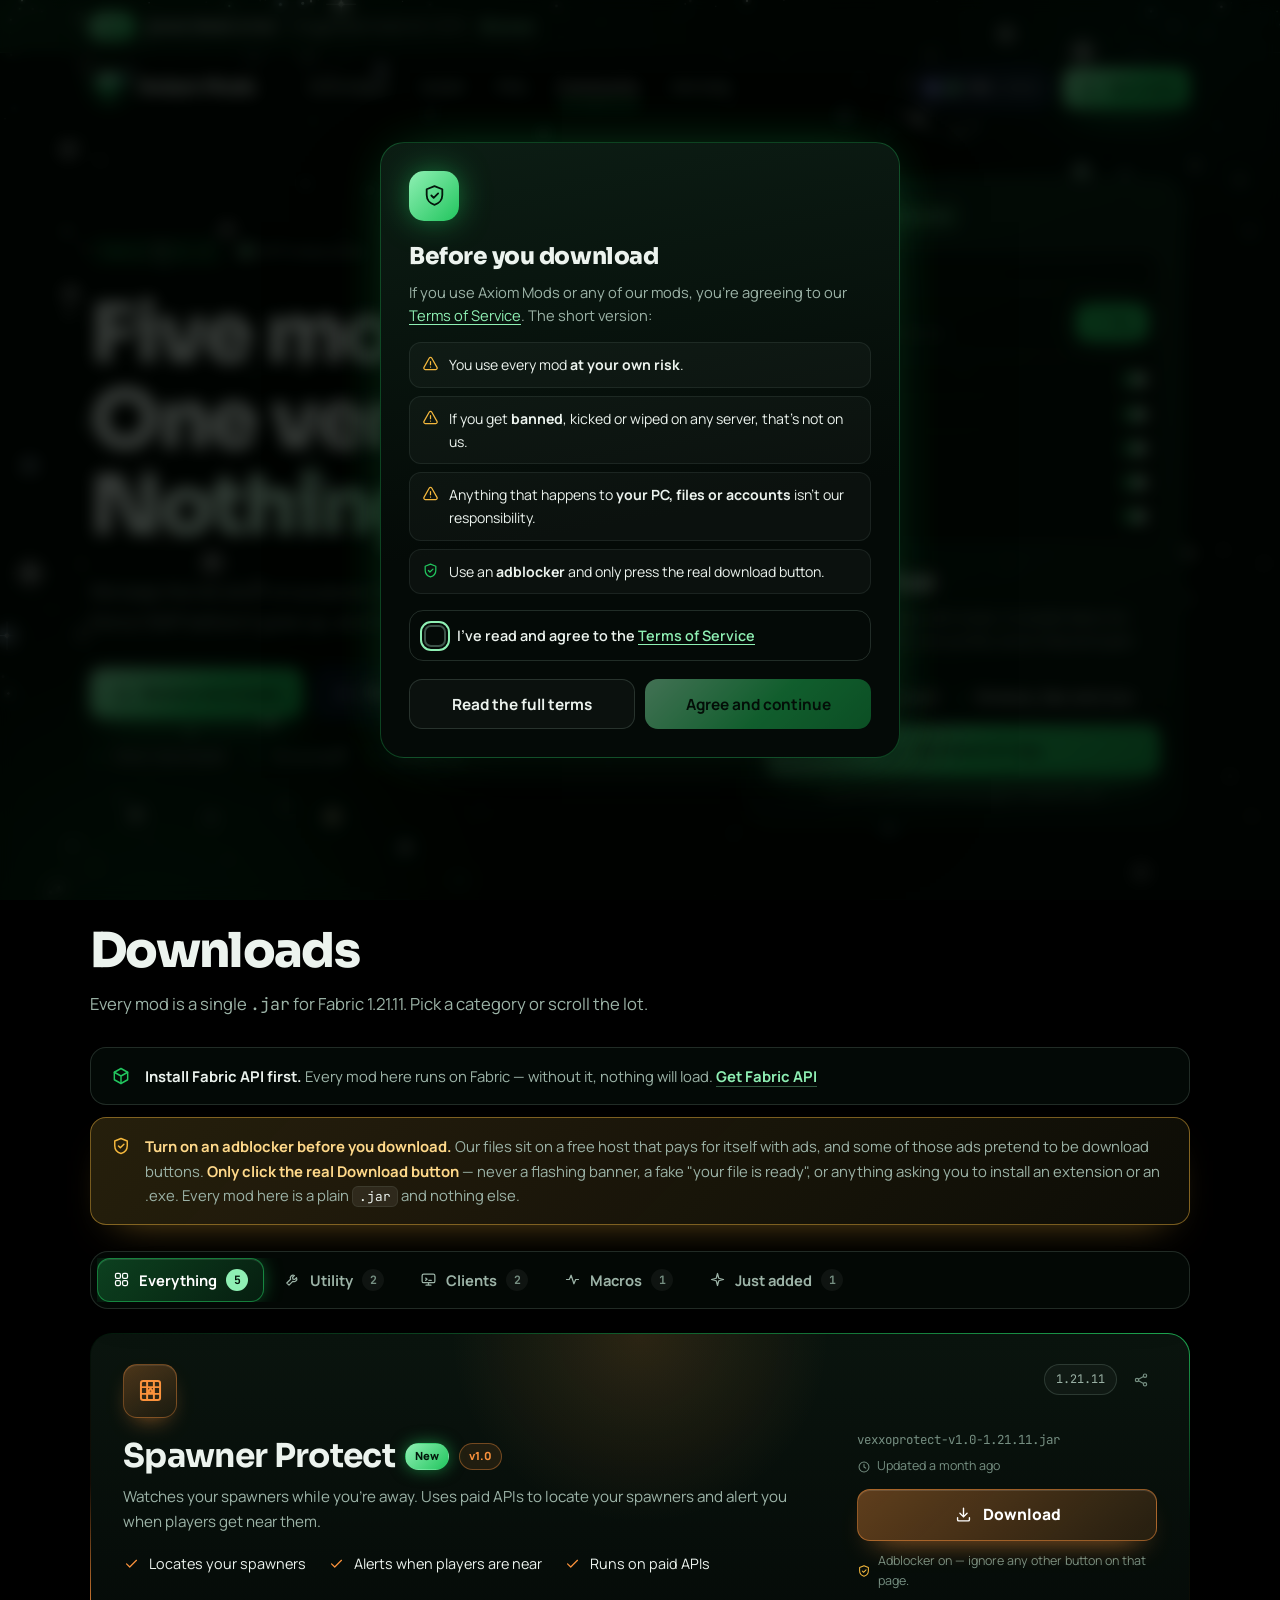
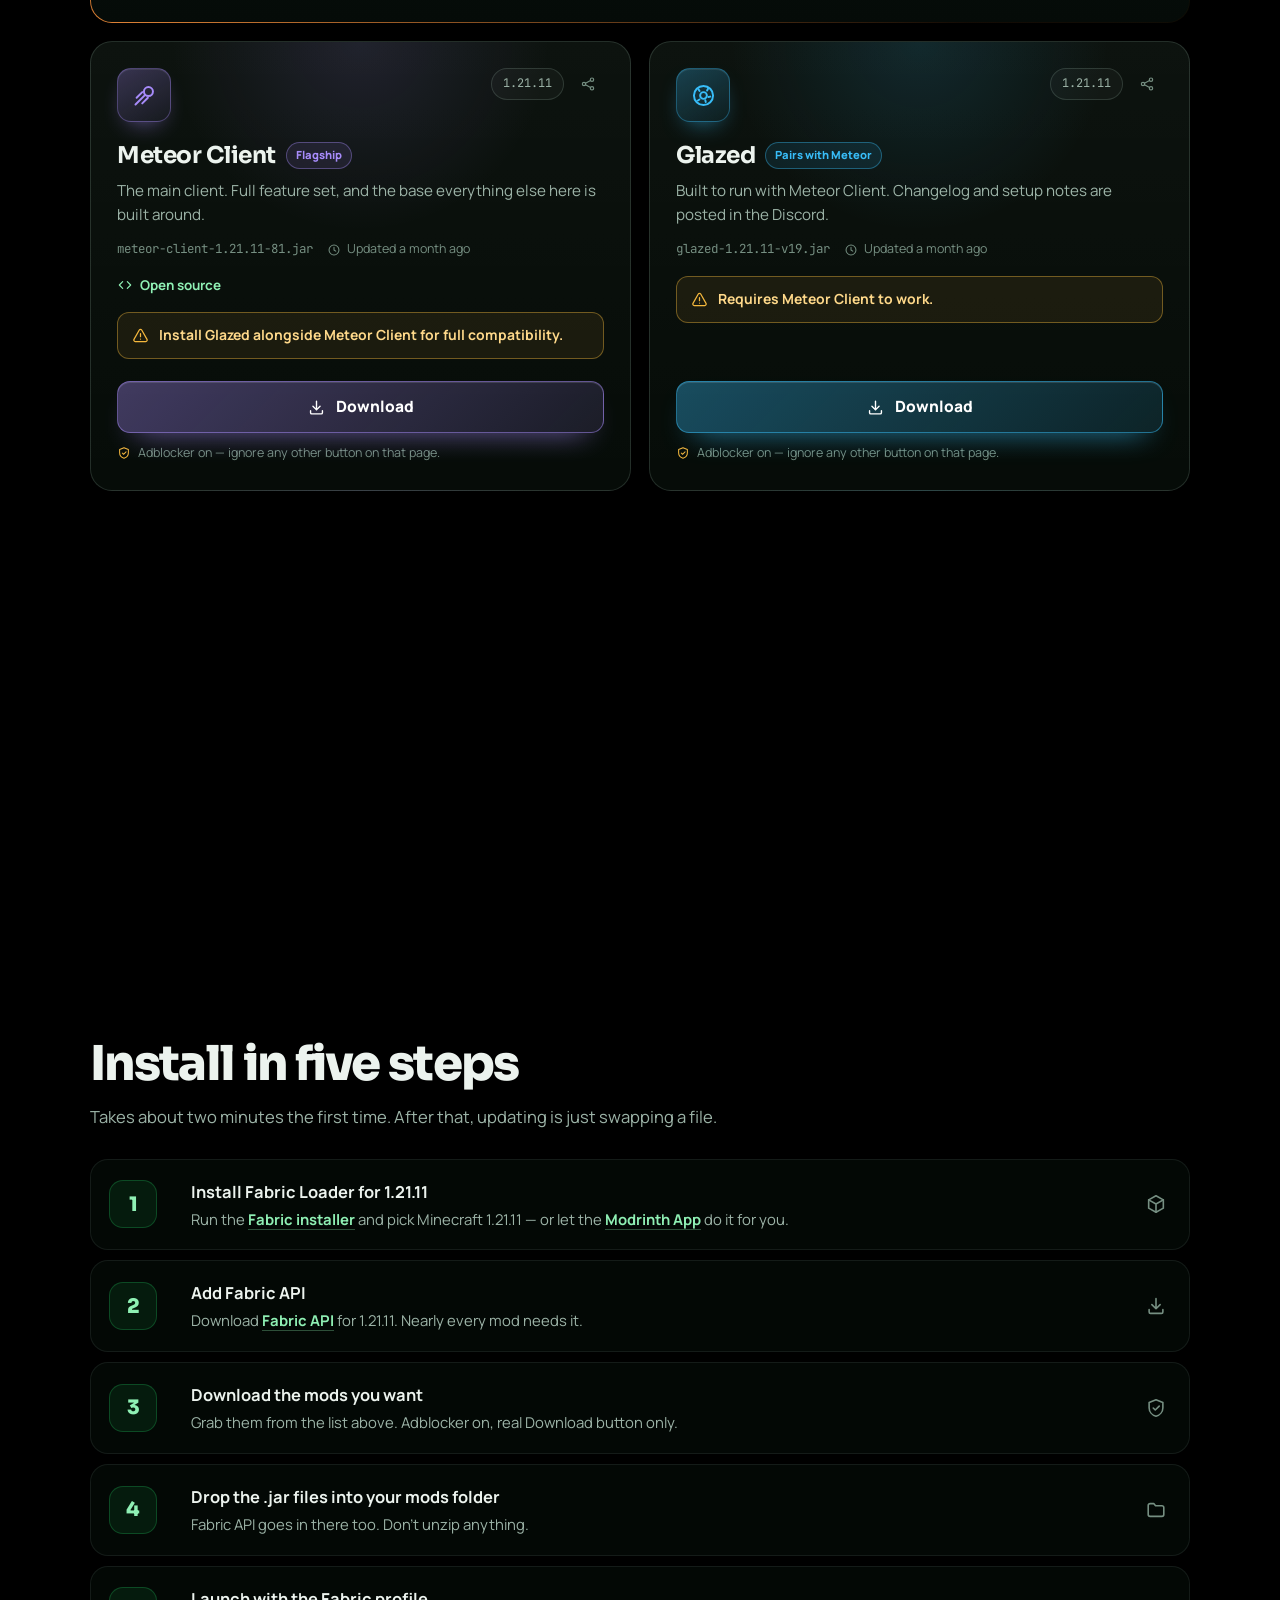
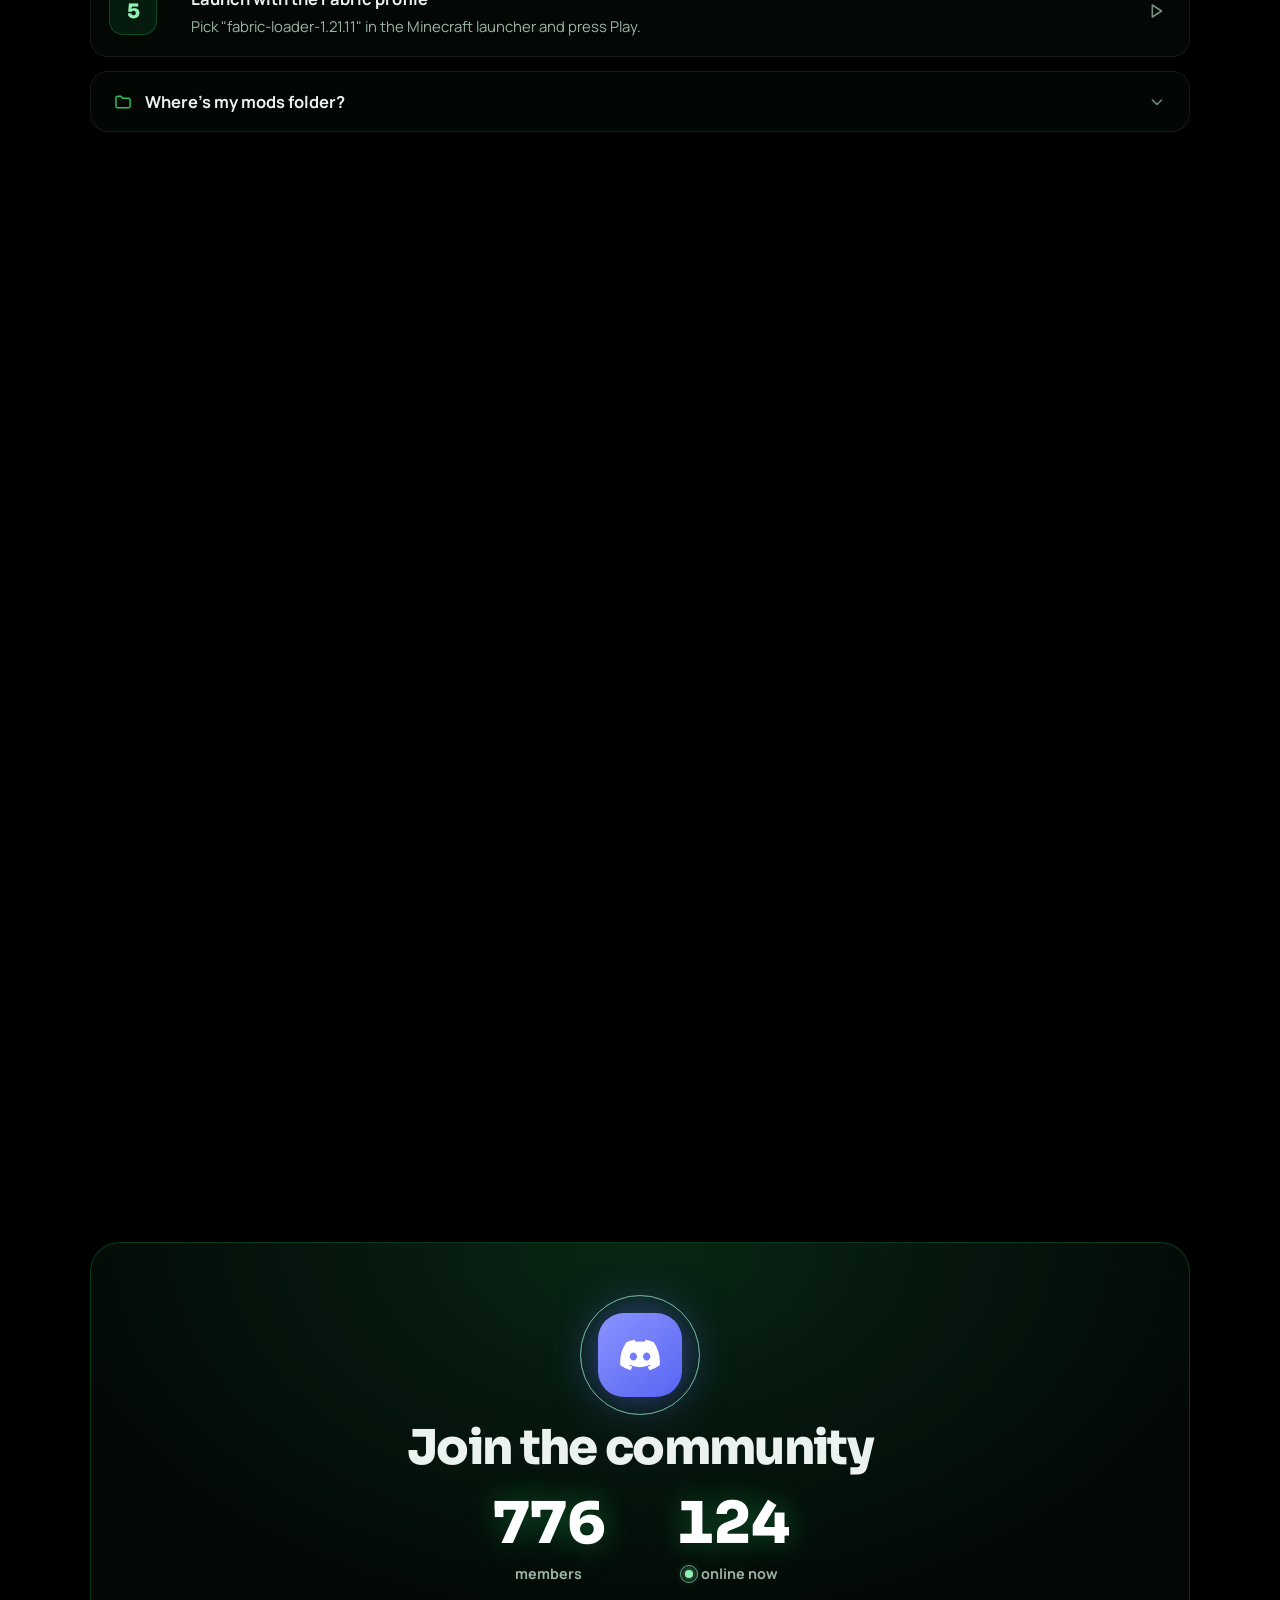
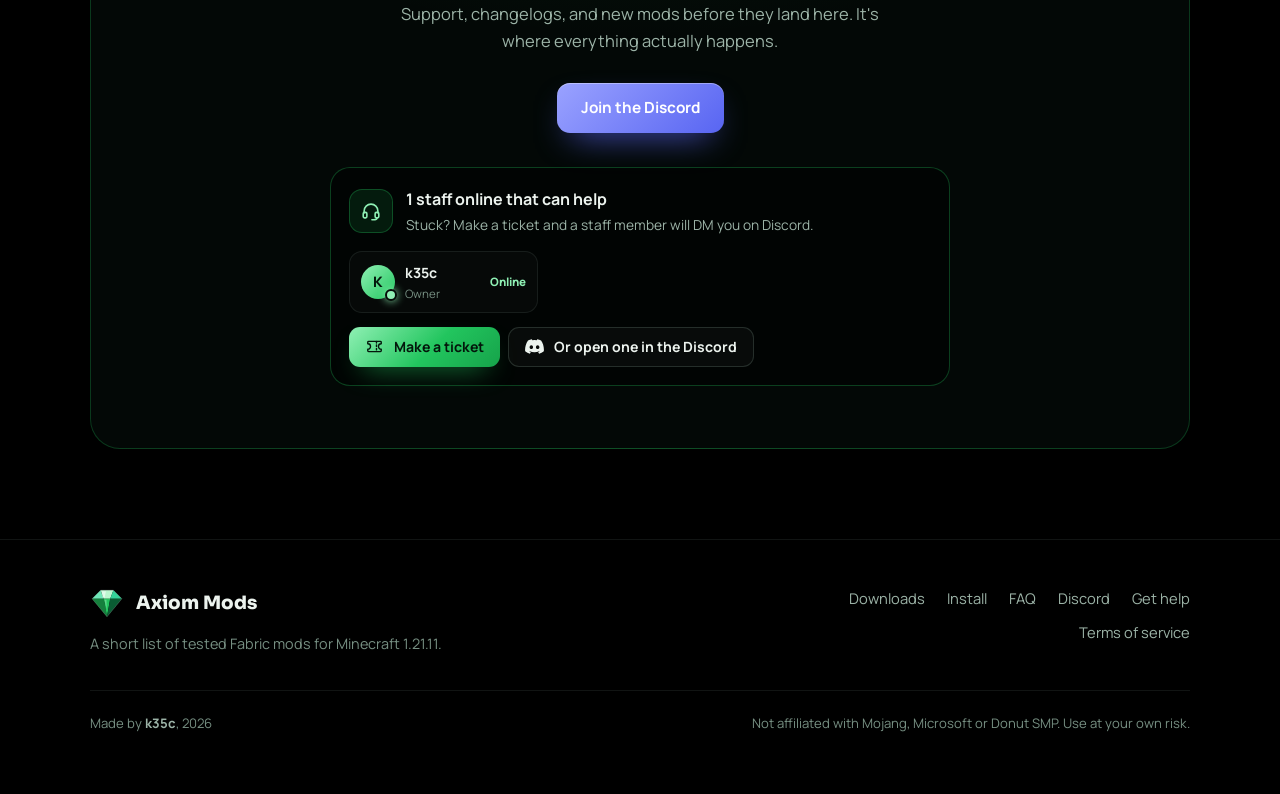
==== commit e057ac78: "Add files via upload" ====
--- a/index.html
+++ b/index.html
@@ -72,6 +72,14 @@
   <symbol id="i-users" viewBox="0 0 24 24"><circle cx="9" cy="8.5" r="3.5"/><path d="M2.5 19.5c.6-3.3 3.3-5.5 6.5-5.5s5.9 2.2 6.5 5.5"/><path d="M15.5 5.2a3.5 3.5 0 0 1 0 6.6M17.5 14.2c2.1.7 3.6 2.6 4 5.3"/></symbol>
   <symbol id="i-refresh" viewBox="0 0 24 24"><path d="M20 11a8 8 0 0 0-14.3-4.6L4 8.5M4 4v4.5h4.5M4 13a8 8 0 0 0 14.3 4.6l1.7-2.1M20 20v-4.5h-4.5"/></symbol>
 
+  <symbol id="b-youtube" viewBox="0 0 24 24"><path fill="currentColor" stroke="none" d="M23 7.2a3 3 0 0 0-2.1-2.1C19 4.6 12 4.6 12 4.6s-7 0-8.9.5A3 3 0 0 0 1 7.2C.5 9.1.5 12 .5 12s0 2.9.5 4.8a3 3 0 0 0 2.1 2.1c1.9.5 8.9.5 8.9.5s7 0 8.9-.5a3 3 0 0 0 2.1-2.1c.5-1.9.5-4.8.5-4.8s0-2.9-.5-4.8ZM9.7 15.4V8.6l5.9 3.4-5.9 3.4Z"/></symbol>
+  <symbol id="i-ticket" viewBox="0 0 24 24"><path d="M3.5 8.5V6.5a1 1 0 0 1 1-1h15a1 1 0 0 1 1 1v2a3.5 3.5 0 0 0 0 7v2a1 1 0 0 1-1 1h-15a1 1 0 0 1-1-1v-2a3.5 3.5 0 0 0 0-7Z"/><path d="M14.5 5.5v13" stroke-dasharray="2 2.4"/></symbol>
+  <symbol id="i-image" viewBox="0 0 24 24"><rect x="3.5" y="4.5" width="17" height="15" rx="2.2"/><circle cx="9" cy="10" r="1.8"/><path d="m4 17.5 5-4.5 4 3.5 3-2.5 4 3.5"/></symbol>
+  <symbol id="i-send" viewBox="0 0 24 24"><path d="M20.5 3.5 10 14M20.5 3.5 14 20.5l-4-6.5-6.5-4 17-6.5Z"/></symbol>
+  <symbol id="i-rocket" viewBox="0 0 24 24"><path d="M14 4.5c3-1.3 5.5-1 5.5-1s.3 2.5-1 5.5l-6.5 6.5-4-4L14 4.5Z"/><path d="m8 11.5-3.5.5-1.5 2.5 4 .5M12.5 16l-.5 3.5-2.5 1.5-.5-4M7.5 16.5c-1.5.5-2.5 2.5-2.5 2.5s2-1 2.5-2.5"/><circle cx="15" cy="9" r="1.4"/></symbol>
+  <symbol id="i-headset" viewBox="0 0 24 24"><path d="M4.5 14v-2a7.5 7.5 0 0 1 15 0v2"/><rect x="3.5" y="13.5" width="4" height="6" rx="1.4"/><rect x="16.5" y="13.5" width="4" height="6" rx="1.4"/><path d="M18.5 19.5c0 1.2-1.5 2-4 2h-1.5"/></symbol>
+  <symbol id="i-paste" viewBox="0 0 24 24"><rect x="5.5" y="4.5" width="13" height="16" rx="2"/><path d="M9 4.5V3.5h6v1M9 11h6M9 15h4"/></symbol>
+
   <!-- Mod icons -->
   <symbol id="m-spawner" viewBox="0 0 24 24"><rect x="3.5" y="3.5" width="17" height="17" rx="2"/><path d="M3.5 9h17M3.5 15h17M9 3.5v17M15 3.5v17"/><path fill="currentColor" fill-opacity=".45" d="M12 10.3c1.2 1 1.6 1.9 1.6 2.6a1.6 1.6 0 0 1-3.2 0c0-.7.4-1.6 1.6-2.6Z"/></symbol>
   <symbol id="m-meteor" viewBox="0 0 24 24"><circle cx="15.5" cy="8.5" r="4"/><path d="M12.6 11.4 4 20M10 9 5 14M15 14l-5 5"/></symbol>
@@ -124,8 +132,10 @@
       <a href="#install" data-sec="install">Install</a>
       <a href="#faq" data-sec="faq">FAQ</a>
       <a href="#discord" data-sec="discord">Community</a>
+      <button type="button" class="nav-help" data-ticket>Get help</button>
     </nav>
     <div class="nav-right">
+      <a class="yt js-youtube" href="#" target="_blank" rel="noopener" aria-label="Axiom Mods on YouTube" hidden><svg class="ic"><use href="#b-youtube"/></svg></a>
       <a class="members js-discord" id="nav-members" href="https://discord.gg/nzPtPjvHE" target="_blank" rel="noopener" aria-label="Join the Discord">
         <svg class="ic"><use href="#b-discord"/></svg><span class="on-dot"></span><b data-count="online">124</b><span class="txt">online</span></a>
       <a class="btn btn-solid btn-sm" href="#downloads"><svg class="ic"><use href="#i-download"/></svg>Get mods</a>
@@ -138,6 +148,8 @@
   <a href="#install"><svg class="ic"><use href="#i-book"/></svg>Install</a>
   <a href="#faq"><svg class="ic"><use href="#i-help"/></svg>FAQ</a>
   <a href="#discord"><svg class="ic"><use href="#i-users"/></svg>Community</a>
+  <button type="button" data-ticket><svg class="ic"><use href="#i-ticket"/></svg>Get help</button>
+  <a class="js-youtube" href="#" target="_blank" rel="noopener" hidden><svg class="ic"><use href="#b-youtube"/></svg>YouTube</a>
 </nav>
 
 <main id="main">
@@ -167,11 +179,31 @@
           <li><svg class="ic"><use href="#i-check"/></svg>Always free</li>
         </ul>
       </div>
-      <div class="gem-stage enter" style="--d:.3s">
-        <div class="orbit" aria-hidden="true"></div>
-        <canvas id="gem3d" aria-label="A spinning green diamond. Drag to turn it." role="img"></canvas>
-        <p class="gem-hint">Drag the diamond</p>
-      </div>
+      <aside class="launch enter" style="--d:.3s" aria-labelledby="launch-title">
+        <div class="launch-glow" aria-hidden="true"></div>
+        <div class="launch-card">
+          <span class="launch-tag"><svg class="ic"><use href="#i-rocket"/></svg>Suggested launcher</span>
+          <div class="win" aria-hidden="true">
+            <div class="win-bar"><i></i><i></i><i></i><span>Instances</span></div>
+            <div class="win-inst">
+              <span class="win-tile"><svg viewBox="0 0 64 64"><use href="#logo"/></svg></span>
+              <div><b>Axiom</b><small>Fabric · 1.21.11</small></div>
+              <span class="win-play"><svg class="ic"><use href="#i-play"/></svg>Play</span>
+            </div>
+            <ul class="win-mods" id="win-mods">
+              <li style="--i:0"><span>Fabric API</span><em></em></li>
+            </ul>
+          </div>
+          <h2 class="launch-h" id="launch-title">Modrinth App</h2>
+          <p class="launch-p">The easiest way to play with mods. It installs Fabric for you, keeps 1.21.11 in its own profile, and is free and open source.</p>
+          <ul class="launch-list">
+            <li><svg class="ic"><use href="#i-check"/></svg>One-click Fabric install</li>
+            <li><svg class="ic"><use href="#i-check"/></svg>Windows, Mac and Linux</li>
+          </ul>
+          <a class="btn btn-solid launch-btn" id="launch-link" href="https://modrinth.com/app" target="_blank" rel="noopener"><svg class="ic"><use href="#i-download"/></svg>Get Modrinth App</a>
+          <small class="launch-src">Opens the official download page on modrinth.com</small>
+        </div>
+      </aside>
     </div>
   </section>
 
@@ -206,7 +238,7 @@
       </div>
 
       <div class="grid" id="grid" role="tabpanel" aria-labelledby="tab-all">
-        <article class="card feat reveal" id="mod-spawner-protect" data-cat="utility" data-new="1" style="--acc: 251, 146, 60; --rd: 0s; --edge: 16.199999999999996deg;"><div><div class="card-top"><span class="tile" aria-hidden="true"><svg viewBox="0 0 24 24"><use href="#m-spawner"></use></svg></span><span class="feat-m"><span class="top-r"><span class="vpill">1.21.11</span><button class="share" type="button" data-share="spawner-protect" aria-label="Copy a link to Spawner Protect"><svg class="ic"><use href="#i-share"></use></svg></button></span></span></div><div class="card-name"><h3>Spawner Protect</h3><span class="badge b-new">New</span><span class="badge">v1.0</span></div><p class="desc">Watches your spawners while you're away. Uses paid APIs to locate your spawners and alert you when players get near them.</p><ul class="feats"><li><svg class="ic"><use href="#i-check"></use></svg>Locates your spawners</li><li><svg class="ic"><use href="#i-check"></use></svg>Alerts when players are near</li><li><svg class="ic"><use href="#i-check"></use></svg>Runs on paid APIs</li></ul></div><div class="feat-side"><span class="top-r"><span class="vpill">1.21.11</span><button class="share" type="button" data-share="spawner-protect" aria-label="Copy a link to Spawner Protect"><svg class="ic"><use href="#i-share"></use></svg></button></span><div class="card-foot"><p class="meta"><span class="file">vexxoprotect-v1.0-1.21.11.jar</span><span class="when fresh"><svg class="ic"><use href="#i-clock"></use></svg>Updated 2 days ago</span></p><div style="height:12px"></div><a class="dl" href="https://www.dropbox.com/scl/fi/wasfvtzata7utzyzxmlu3/vexxoprotect-v1.0-1.21.11.jar?rlkey=9xs8bwbv707f8peqajdpmbap5&amp;st=vvc6wpwk&amp;dl=1" rel="noreferrer" data-id="spawner-protect"><svg class="ic"><use href="#i-download"></use></svg>Download</a><p class="hint"><svg class="ic"><use href="#i-shield"></use></svg>Adblocker on — ignore any other button on that page.</p></div></div></article><article class="card reveal" id="mod-meteor-client" data-cat="clients" data-new="0" style="--acc:167, 139, 250;--rd:0.07s"><div class="card-top"><span class="tile" aria-hidden="true"><svg viewBox="0 0 24 24"><use href="#m-meteor"></use></svg></span><span class="top-r"><span class="vpill">1.21.11</span><button class="share" type="button" data-share="meteor-client" aria-label="Copy a link to Meteor Client"><svg class="ic"><use href="#i-share"></use></svg></button></span></div><div class="card-name"><h3>Meteor Client</h3><span class="badge">Flagship</span></div><p class="desc">The main client. Full feature set, and the base everything else here is built around.</p><p class="meta"><span class="file">meteor-client-1.21.11-81.jar</span><span class="when"><svg class="ic"><use href="#i-clock"></use></svg>Updated 14 days ago</span></p><p class="oss"><svg class="ic"><use href="#i-code"></use></svg>Open source</p><p class="req"><svg class="ic"><use href="#i-alert"></use></svg>Install Glazed alongside Meteor Client for full compatibility.</p><div class="card-foot"><a class="dl" href="https://www.dropbox.com/scl/fi/ax6maw2kvllba3r9j7a7y/meteor-client-1.21.11-81.jar?rlkey=sip03dt7k66tujsoziey7qn7u&amp;st=uso3f85u&amp;dl=1" rel="noreferrer" data-id="meteor-client"><svg class="ic"><use href="#i-download"></use></svg>Download</a><p class="hint"><svg class="ic"><use href="#i-shield"></use></svg>Adblocker on — ignore any other button on that page.</p></div></article><article class="card reveal" id="mod-glazed" data-cat="clients" data-new="0" style="--acc:56, 189, 248;--rd:0.14s"><div class="card-top"><span class="tile" aria-hidden="true"><svg viewBox="0 0 24 24"><use href="#m-glazed"></use></svg></span><span class="top-r"><span class="vpill">1.21.11</span><button class="share" type="button" data-share="glazed" aria-label="Copy a link to Glazed"><svg class="ic"><use href="#i-share"></use></svg></button></span></div><div class="card-name"><h3>Glazed</h3><span class="badge">Pairs with Meteor</span></div><p class="desc">Built to run with Meteor Client. Changelog and setup notes are posted in the Discord.</p><p class="meta"><span class="file">glazed-1.21.11-v19.jar</span><span class="when fresh"><svg class="ic"><use href="#i-clock"></use></svg>Updated 6 days ago</span></p><p class="req"><svg class="ic"><use href="#i-alert"></use></svg>Requires Meteor Client to work.</p><div class="card-foot"><a class="dl" href="https://www.dropbox.com/scl/fi/yz4hsqtvywh6dlm02gxhm/glazed-1.21.11-v19.jar?rlkey=e8k75doltynjky510i5foi1ic&amp;st=dsac869b&amp;dl=1" rel="noreferrer" data-id="glazed"><svg class="ic"><use href="#i-download"></use></svg>Download</a><p class="hint"><svg class="ic"><use href="#i-shield"></use></svg>Adblocker on — ignore any other button on that page.</p></div></article><article class="card reveal" id="mod-rig-master" data-cat="utility" data-new="0" style="--acc:251, 113, 133;--rd:0.21000000000000002s"><div class="card-top"><span class="tile" aria-hidden="true"><svg viewBox="0 0 24 24"><use href="#m-rig"></use></svg></span><span class="top-r"><span class="vpill">1.21.11</span><button class="share" type="button" data-share="rig-master" aria-label="Copy a link to Rig Master"><svg class="ic"><use href="#i-share"></use></svg></button></span></div><div class="card-name"><h3>Rig Master</h3></div><p class="desc">Join the Discord for the full breakdown — details, changelog and support all live there.</p><p class="meta"><span class="file">Rigmaster-1.21.11-v3.jar</span><span class="when"><svg class="ic"><use href="#i-clock"></use></svg>Updated 18 days ago</span></p><div class="card-foot"><a class="dl" href="https://www.dropbox.com/scl/fi/fdpmxw7pflp3jlc7d1cr0/Rigmaster-1.21.11-v3.jar?rlkey=djrj0mpd18972i6rjxy5n0g91&amp;st=vf81p97f&amp;dl=1" rel="noreferrer" data-id="rig-master"><svg class="ic"><use href="#i-download"></use></svg>Download</a><p class="hint"><svg class="ic"><use href="#i-shield"></use></svg>Adblocker on — ignore any other button on that page.</p></div></article><article class="card reveal" id="mod-tpa-macro-v2" data-cat="macros" data-new="0" style="--acc:45, 212, 191;--rd:0s"><div class="card-top"><span class="tile" aria-hidden="true"><svg viewBox="0 0 24 24"><use href="#m-tpa"></use></svg></span><span class="top-r"><span class="vpill">1.21.11</span><button class="share" type="button" data-share="tpa-macro-v2" aria-label="Copy a link to Tpa Macro V2"><svg class="ic"><use href="#i-share"></use></svg></button></span></div><div class="card-name"><h3>Tpa Macro V2</h3><span class="badge">V2</span></div><p class="desc">The latest version. Rundown and support are posted in the Discord.</p><p class="meta"><span class="file">Tpamacro-1.21.11-v1.jar</span><span class="when"><svg class="ic"><use href="#i-clock"></use></svg>Updated 11 days ago</span></p><div class="card-foot"><a class="dl" href="https://www.dropbox.com/scl/fi/ulic244mj2yqvvvx3o5vt/Tpamacro-1.21.11-v1.jar?rlkey=85gtrjpvulhgsd728tcmcm9t1&amp;st=9cljpe86&amp;dl=1" rel="noreferrer" data-id="tpa-macro-v2"><svg class="ic"><use href="#i-download"></use></svg>Download</a><p class="hint"><svg class="ic"><use href="#i-shield"></use></svg>Adblocker on — ignore any other button on that page.</p></div></article>
+        <article class="card feat reveal" id="mod-spawner-protect" data-cat="utility" data-new="1" style="--acc: 251, 146, 60; --rd: 0s; --edge: 14.399999999999995deg;"><div><div class="card-top"><span class="tile" aria-hidden="true"><svg viewBox="0 0 24 24"><use href="#m-spawner"></use></svg></span><span class="feat-m"><span class="top-r"><span class="vpill">1.21.11</span><button class="share" type="button" data-share="spawner-protect" aria-label="Copy a link to Spawner Protect"><svg class="ic"><use href="#i-share"></use></svg></button></span></span></div><div class="card-name"><h3>Spawner Protect</h3><span class="badge b-new">New</span><span class="badge">v1.0</span></div><p class="desc">Watches your spawners while you're away. Uses paid APIs to locate your spawners and alert you when players get near them.</p><ul class="feats"><li><svg class="ic"><use href="#i-check"></use></svg>Locates your spawners</li><li><svg class="ic"><use href="#i-check"></use></svg>Alerts when players are near</li><li><svg class="ic"><use href="#i-check"></use></svg>Runs on paid APIs</li></ul></div><div class="feat-side"><span class="top-r"><span class="vpill">1.21.11</span><button class="share" type="button" data-share="spawner-protect" aria-label="Copy a link to Spawner Protect"><svg class="ic"><use href="#i-share"></use></svg></button></span><div class="card-foot"><p class="meta"><span class="file">vexxoprotect-v1.0-1.21.11.jar</span><span class="when fresh"><svg class="ic"><use href="#i-clock"></use></svg>Updated 2 days ago</span></p><div style="height:12px"></div><a class="dl" href="https://www.dropbox.com/scl/fi/wasfvtzata7utzyzxmlu3/vexxoprotect-v1.0-1.21.11.jar?rlkey=9xs8bwbv707f8peqajdpmbap5&amp;st=vvc6wpwk&amp;dl=1" rel="noreferrer" data-id="spawner-protect"><svg class="ic"><use href="#i-download"></use></svg>Download</a><p class="hint"><svg class="ic"><use href="#i-shield"></use></svg>Adblocker on — ignore any other button on that page.</p></div></div></article><article class="card reveal" id="mod-meteor-client" data-cat="clients" data-new="0" style="--acc:167, 139, 250;--rd:0.07s"><div class="card-top"><span class="tile" aria-hidden="true"><svg viewBox="0 0 24 24"><use href="#m-meteor"></use></svg></span><span class="top-r"><span class="vpill">1.21.11</span><button class="share" type="button" data-share="meteor-client" aria-label="Copy a link to Meteor Client"><svg class="ic"><use href="#i-share"></use></svg></button></span></div><div class="card-name"><h3>Meteor Client</h3><span class="badge">Flagship</span></div><p class="desc">The main client. Full feature set, and the base everything else here is built around.</p><p class="meta"><span class="file">meteor-client-1.21.11-81.jar</span><span class="when"><svg class="ic"><use href="#i-clock"></use></svg>Updated 14 days ago</span></p><p class="oss"><svg class="ic"><use href="#i-code"></use></svg>Open source</p><p class="req"><svg class="ic"><use href="#i-alert"></use></svg>Install Glazed alongside Meteor Client for full compatibility.</p><div class="card-foot"><a class="dl" href="https://www.dropbox.com/scl/fi/ax6maw2kvllba3r9j7a7y/meteor-client-1.21.11-81.jar?rlkey=sip03dt7k66tujsoziey7qn7u&amp;st=uso3f85u&amp;dl=1" rel="noreferrer" data-id="meteor-client"><svg class="ic"><use href="#i-download"></use></svg>Download</a><p class="hint"><svg class="ic"><use href="#i-shield"></use></svg>Adblocker on — ignore any other button on that page.</p></div></article><article class="card reveal" id="mod-glazed" data-cat="clients" data-new="0" style="--acc:56, 189, 248;--rd:0.14s"><div class="card-top"><span class="tile" aria-hidden="true"><svg viewBox="0 0 24 24"><use href="#m-glazed"></use></svg></span><span class="top-r"><span class="vpill">1.21.11</span><button class="share" type="button" data-share="glazed" aria-label="Copy a link to Glazed"><svg class="ic"><use href="#i-share"></use></svg></button></span></div><div class="card-name"><h3>Glazed</h3><span class="badge">Pairs with Meteor</span></div><p class="desc">Built to run with Meteor Client. Changelog and setup notes are posted in the Discord.</p><p class="meta"><span class="file">glazed-1.21.11-v19.jar</span><span class="when fresh"><svg class="ic"><use href="#i-clock"></use></svg>Updated 6 days ago</span></p><p class="req"><svg class="ic"><use href="#i-alert"></use></svg>Requires Meteor Client to work.</p><div class="card-foot"><a class="dl" href="https://www.dropbox.com/scl/fi/yz4hsqtvywh6dlm02gxhm/glazed-1.21.11-v19.jar?rlkey=e8k75doltynjky510i5foi1ic&amp;st=dsac869b&amp;dl=1" rel="noreferrer" data-id="glazed"><svg class="ic"><use href="#i-download"></use></svg>Download</a><p class="hint"><svg class="ic"><use href="#i-shield"></use></svg>Adblocker on — ignore any other button on that page.</p></div></article><article class="card reveal" id="mod-rig-master" data-cat="utility" data-new="0" style="--acc:251, 113, 133;--rd:0.21000000000000002s"><div class="card-top"><span class="tile" aria-hidden="true"><svg viewBox="0 0 24 24"><use href="#m-rig"></use></svg></span><span class="top-r"><span class="vpill">1.21.11</span><button class="share" type="button" data-share="rig-master" aria-label="Copy a link to Rig Master"><svg class="ic"><use href="#i-share"></use></svg></button></span></div><div class="card-name"><h3>Rig Master</h3></div><p class="desc">Join the Discord for the full breakdown — details, changelog and support all live there.</p><p class="meta"><span class="file">Rigmaster-1.21.11-v3.jar</span><span class="when"><svg class="ic"><use href="#i-clock"></use></svg>Updated 18 days ago</span></p><div class="card-foot"><a class="dl" href="https://www.dropbox.com/scl/fi/fdpmxw7pflp3jlc7d1cr0/Rigmaster-1.21.11-v3.jar?rlkey=djrj0mpd18972i6rjxy5n0g91&amp;st=vf81p97f&amp;dl=1" rel="noreferrer" data-id="rig-master"><svg class="ic"><use href="#i-download"></use></svg>Download</a><p class="hint"><svg class="ic"><use href="#i-shield"></use></svg>Adblocker on — ignore any other button on that page.</p></div></article><article class="card reveal" id="mod-tpa-macro-v2" data-cat="macros" data-new="0" style="--acc:45, 212, 191;--rd:0s"><div class="card-top"><span class="tile" aria-hidden="true"><svg viewBox="0 0 24 24"><use href="#m-tpa"></use></svg></span><span class="top-r"><span class="vpill">1.21.11</span><button class="share" type="button" data-share="tpa-macro-v2" aria-label="Copy a link to Tpa Macro V2"><svg class="ic"><use href="#i-share"></use></svg></button></span></div><div class="card-name"><h3>Tpa Macro V2</h3><span class="badge">V2</span></div><p class="desc">The latest version. Rundown and support are posted in the Discord.</p><p class="meta"><span class="file">Tpamacro-1.21.11-v1.jar</span><span class="when"><svg class="ic"><use href="#i-clock"></use></svg>Updated 11 days ago</span></p><div class="card-foot"><a class="dl" href="https://www.dropbox.com/scl/fi/ulic244mj2yqvvvx3o5vt/Tpamacro-1.21.11-v1.jar?rlkey=85gtrjpvulhgsd728tcmcm9t1&amp;st=9cljpe86&amp;dl=1" rel="noreferrer" data-id="tpa-macro-v2"><svg class="ic"><use href="#i-download"></use></svg>Download</a><p class="hint"><svg class="ic"><use href="#i-shield"></use></svg>Adblocker on — ignore any other button on that page.</p></div></article>
       </div>
     </div>
   </section>
@@ -219,7 +251,7 @@
         <p>Takes about two minutes the first time. After that, updating is just swapping a file.</p>
       </div>
       <ol class="steps">
-        <li class="step reveal"><span class="step-n">1</span><div><b>Install Fabric Loader for 1.21.11</b><p>Run the <a class="lk" href="https://fabricmc.net/use/installer/" target="_blank" rel="noopener">Fabric installer</a> and pick Minecraft 1.21.11.</p></div><svg class="ic"><use href="#i-box"/></svg></li>
+        <li class="step reveal"><span class="step-n">1</span><div><b>Install Fabric Loader for 1.21.11</b><p>Run the <a class="lk" href="https://fabricmc.net/use/installer/" target="_blank" rel="noopener">Fabric installer</a> and pick Minecraft 1.21.11 — or let the <a class="lk" href="https://modrinth.com/app" target="_blank" rel="noopener">Modrinth App</a> do it for you.</p></div><svg class="ic"><use href="#i-box"/></svg></li>
         <li class="step reveal"><span class="step-n">2</span><div><b>Add Fabric API</b><p>Download <a class="lk" href="https://modrinth.com/mod/fabric-api" target="_blank" rel="noopener">Fabric API</a> for 1.21.11. Nearly every mod needs it.</p></div><svg class="ic"><use href="#i-download"/></svg></li>
         <li class="step reveal"><span class="step-n">3</span><div><b>Download the mods you want</b><p>Grab them from the list above. Adblocker on, real Download button only.</p></div><svg class="ic"><use href="#i-shield"/></svg></li>
         <li class="step reveal"><span class="step-n">4</span><div><b>Drop the .jar files into your mods folder</b><p>Fabric API goes in there too. Don't unzip anything.</p></div><svg class="ic"><use href="#i-folder"/></svg></li>
@@ -269,6 +301,20 @@
         </div>
         <p>Support, changelogs, and new mods before they land here. It's where everything actually happens.</p>
         <a class="btn btn-solid js-discord" href="https://discord.gg/nzPtPjvHE" target="_blank" rel="noopener">Join the Discord</a>
+        <div class="staff" id="staff">
+          <div class="staff-top">
+            <span class="staff-ic"><svg class="ic"><use href="#i-headset"/></svg></span>
+            <div class="staff-txt">
+              <b id="staff-title">Staff online that can help</b>
+              <span id="staff-sub">Stuck? Make a ticket and a staff member will DM you on Discord.</span>
+            </div>
+          </div>
+          <ul class="staff-list" id="staff-list" aria-label="Staff"></ul>
+          <div class="staff-act">
+            <button class="btn btn-solid btn-sm" type="button" data-ticket><svg class="ic"><use href="#i-ticket"/></svg>Make a ticket</button>
+            <a class="btn btn-line btn-sm js-discord" href="https://discord.gg/nzPtPjvHE" target="_blank" rel="noopener"><svg class="ic"><use href="#b-discord"/></svg>Or open one in the Discord</a>
+          </div>
+        </div>
       </div>
     </div>
   </section>
@@ -282,7 +328,7 @@
         </div>
         <nav aria-label="Footer">
           <a href="#downloads">Downloads</a><a href="#install">Install</a><a href="#faq">FAQ</a>
-          <a class="js-discord" href="https://discord.gg/nzPtPjvHE" target="_blank" rel="noopener">Discord</a><a href="terms.html">Terms of service</a>
+          <a class="js-discord" href="https://discord.gg/nzPtPjvHE" target="_blank" rel="noopener">Discord</a><a class="js-youtube" href="#" target="_blank" rel="noopener" hidden>YouTube</a><button type="button" class="foot-btn" data-ticket>Get help</button><a href="terms.html">Terms of service</a>
         </nav>
       </div>
       <div class="foot-base">
@@ -303,7 +349,107 @@
   <div><b id="toast-title"></b><span class="t-sub" id="toast-sub"></span><span id="toast-act"></span></div>
 </div>
 
-<script>window.AXIOM_FALLBACK = {"site": {"version": "1.21.11", "loader": "Fabric"}, "announcement": {"enabled": true, "id": "welcome-1", "tag": "New", "title": "Axiom Mods is live", "text": "— five tested mods for 1.21.11.", "linkText": "Browse", "link": "#downloads"}, "links": {"discord": "https://discord.gg/nzPtPjvHE", "youtube": ""}, "discord": {"members": 776, "online": 124, "checked": "2026-10-26"}, "mods": [{"id": "spawner-protect", "name": "Spawner Protect", "category": "Utility", "icon": "spawner", "accent": "251, 146, 60", "featured": true, "new": true, "openSource": false, "updating": false, "badges": ["New", "v1.0"], "description": "Watches your spawners while you're away. Uses paid APIs to locate your spawners and alert you when players get near them.", "features": ["Locates your spawners", "Alerts when players are near", "Runs on paid APIs"], "note": "", "mc": "1.21.11", "file": "vexxoprotect-v1.0-1.21.11.jar", "url": "https://www.dropbox.com/scl/fi/wasfvtzata7utzyzxmlu3/vexxoprotect-v1.0-1.21.11.jar?rlkey=9xs8bwbv707f8peqajdpmbap5&st=vvc6wpwk&dl=1", "updated": "2026-10-24", "requires": []}, {"id": "meteor-client", "name": "Meteor Client", "category": "Clients", "icon": "meteor", "accent": "167, 139, 250", "featured": false, "new": false, "openSource": true, "updating": false, "badges": ["Flagship"], "description": "The main client. Full feature set, and the base everything else here is built around.", "features": [], "note": "Install Glazed alongside Meteor Client for full compatibility.", "mc": "1.21.11", "file": "meteor-client-1.21.11-81.jar", "url": "https://www.dropbox.com/scl/fi/ax6maw2kvllba3r9j7a7y/meteor-client-1.21.11-81.jar?rlkey=sip03dt7k66tujsoziey7qn7u&st=uso3f85u&dl=1", "updated": "2026-10-12", "requires": []}, {"id": "glazed", "name": "Glazed", "category": "Clients", "icon": "glazed", "accent": "56, 189, 248", "featured": false, "new": false, "openSource": false, "updating": false, "badges": ["Pairs with Meteor"], "description": "Built to run with Meteor Client. Changelog and setup notes are posted in the Discord.", "features": [], "note": "Requires Meteor Client to work.", "mc": "1.21.11", "file": "glazed-1.21.11-v19.jar", "url": "https://www.dropbox.com/scl/fi/yz4hsqtvywh6dlm02gxhm/glazed-1.21.11-v19.jar?rlkey=e8k75doltynjky510i5foi1ic&st=dsac869b&dl=1", "updated": "2026-10-20", "requires": ["meteor-client"]}, {"id": "rig-master", "name": "Rig Master", "category": "Utility", "icon": "rig", "accent": "251, 113, 133", "featured": false, "new": false, "openSource": false, "updating": false, "badges": [], "description": "Join the Discord for the full breakdown — details, changelog and support all live there.", "features": [], "note": "", "mc": "1.21.11", "file": "Rigmaster-1.21.11-v3.jar", "url": "https://www.dropbox.com/scl/fi/fdpmxw7pflp3jlc7d1cr0/Rigmaster-1.21.11-v3.jar?rlkey=djrj0mpd18972i6rjxy5n0g91&st=vf81p97f&dl=1", "updated": "2026-10-08", "requires": []}, {"id": "tpa-macro-v2", "name": "Tpa Macro V2", "category": "Macros", "icon": "tpa", "accent": "45, 212, 191", "featured": false, "new": false, "openSource": false, "updating": false, "badges": ["V2"], "description": "The latest version. Rundown and support are posted in the Discord.", "features": [], "note": "", "mc": "1.21.11", "file": "Tpamacro-1.21.11-v1.jar", "url": "https://www.dropbox.com/scl/fi/ulic244mj2yqvvvx3o5vt/Tpamacro-1.21.11-v1.jar?rlkey=85gtrjpvulhgsd728tcmcm9t1&st=9cljpe86&dl=1", "updated": "2026-10-15", "requires": []}]};</script>
+<!-- Terms: agree before using the site -->
+<div class="modal" id="terms-modal" role="dialog" aria-modal="true" aria-labelledby="tm-title" aria-describedby="tm-desc">
+  <div class="m-back"></div>
+  <div class="m-card m-terms">
+    <span class="m-ic"><svg class="ic"><use href="#i-shield"/></svg></span>
+    <h2 class="m-title" id="tm-title">Before you download</h2>
+    <p class="m-sub" id="tm-desc">If you use Axiom Mods or any of our mods, you're agreeing to our <a class="lk" href="terms.html" target="_blank" rel="noopener">Terms of Service</a>. The short version:</p>
+    <ul class="m-list">
+      <li><svg class="ic"><use href="#i-alert"/></svg><span>You use every mod <b>at your own risk</b>.</span></li>
+      <li><svg class="ic"><use href="#i-alert"/></svg><span>If you get <b>banned</b>, kicked or wiped on any server, that's not on us.</span></li>
+      <li><svg class="ic"><use href="#i-alert"/></svg><span>Anything that happens to <b>your PC, files or accounts</b> isn't our responsibility.</span></li>
+      <li><svg class="ic"><use href="#i-shield"/></svg><span>Use an <b>adblocker</b> and only press the real download button.</span></li>
+    </ul>
+    <label class="agree"><input type="checkbox" id="tm-check"><i aria-hidden="true"></i><span>I've read and agree to the <a class="lk" href="terms.html" target="_blank" rel="noopener">Terms of Service</a></span></label>
+    <div class="m-act">
+      <a class="btn btn-line" href="terms.html" target="_blank" rel="noopener">Read the full terms</a>
+      <button class="btn btn-solid" type="button" id="tm-agree" disabled>Agree and continue</button>
+    </div>
+  </div>
+</div>
+
+<!-- Ticket -->
+<div class="modal" id="ticket-modal" role="dialog" aria-modal="true" aria-labelledby="tk-title">
+  <div class="m-back" data-close></div>
+  <div class="m-card m-ticket">
+    <button class="m-x" type="button" data-close aria-label="Close"><svg class="ic"><use href="#i-x"/></svg></button>
+
+    <form id="tk-form" novalidate>
+      <div class="tk-head">
+        <span class="m-ic"><svg class="ic"><use href="#i-ticket"/></svg></span>
+        <div><h2 class="m-title" id="tk-title">Make a ticket</h2>
+        <p class="m-sub">Tell us what's wrong. A staff member will DM you on Discord.</p></div>
+      </div>
+
+      <label class="tk-field"><span>Your Discord username <em>*</em></span>
+        <div class="tk-at"><b>@</b><input id="tk-user" name="user" autocomplete="off" spellcheck="false" maxlength="37" placeholder="yourname" required></div>
+        <small class="tk-hint" id="tk-user-hint">So we know who to add. Find it under your profile in Discord.</small>
+      </label>
+
+      <div class="tk-field"><span>What's it about?</span>
+        <div class="tk-chips" role="radiogroup" aria-label="Topic" id="tk-topics">
+          <button type="button" role="radio" aria-checked="true" data-v="Download problem"><svg class="ic"><use href="#i-download"/></svg>Download</button>
+          <button type="button" role="radio" aria-checked="false" data-v="Mod not working"><svg class="ic"><use href="#i-box"/></svg>Mod not working</button>
+          <button type="button" role="radio" aria-checked="false" data-v="Game crashes"><svg class="ic"><use href="#i-alert"/></svg>Crash</button>
+          <button type="button" role="radio" aria-checked="false" data-v="Something else"><svg class="ic"><use href="#i-help"/></svg>Other</button>
+        </div>
+      </div>
+
+      <label class="tk-field"><span>Which mod? <small>(optional)</small></span>
+        <select id="tk-mod" class="tk-sel"><option value="">Not about one mod</option></select>
+      </label>
+
+      <label class="tk-field"><span>Your issue <em>*</em></span>
+        <textarea id="tk-issue" rows="4" maxlength="1500" placeholder="What happened, and what did you try? Paste any error message here."></textarea>
+        <small class="tk-hint"><span id="tk-issue-hint">At least 20 characters.</span><span class="tk-count" id="tk-count">0 / 1500</span></small>
+      </label>
+
+      <div class="tk-field"><span>Screenshot <small>(optional)</small></span>
+        <div class="tk-drop" id="tk-drop" tabindex="0" role="button" aria-label="Add a screenshot: paste, drop, or click to choose">
+          <div class="tk-drop-in" id="tk-drop-in">
+            <svg class="ic"><use href="#i-image"/></svg>
+            <b class="tk-paste">Paste a picture <kbd>Ctrl</kbd>+<kbd>V</kbd></b><b class="tk-tap">Tap to add a picture</b>
+            <span>or drop it here, or <u>choose a file</u> · PNG, JPG, GIF, up to 8 MB</span>
+          </div>
+          <div class="tk-prev" id="tk-prev" hidden>
+            <img id="tk-img" alt="Your screenshot">
+            <div class="tk-prev-meta"><b id="tk-img-name"></b><span id="tk-img-size"></span></div>
+            <button type="button" class="tk-rm" id="tk-rm" aria-label="Remove screenshot"><svg class="ic"><use href="#i-trash"/></svg></button>
+          </div>
+          <input type="file" id="tk-file" accept="image/png,image/jpeg,image/gif,image/webp" hidden>
+        </div>
+      </div>
+
+      <div class="tk-hp" aria-hidden="true"><label>Leave this empty<input id="tk-web" tabindex="-1" autocomplete="off"></label></div>
+
+      <p class="tk-err" id="tk-err" role="alert"></p>
+      <div class="tk-foot">
+        <p class="tk-dm"><svg class="ic"><use href="#b-discord"/></svg>Make sure you're in our Discord and your DMs are open, or we can't reach you.</p>
+        <button class="btn btn-solid tk-send" type="submit" id="tk-send"><span class="spin" aria-hidden="true"></span><svg class="ic"><use href="#i-send"/></svg><span id="tk-send-txt">Send ticket</span></button>
+      </div>
+    </form>
+
+    <div class="tk-done" id="tk-done" hidden>
+      <div class="tk-check" aria-hidden="true"><svg viewBox="0 0 52 52"><circle cx="26" cy="26" r="24"/><path d="M15 27l7 7 15-16"/></svg></div>
+      <h2 class="m-title">Ticket sent</h2>
+      <p class="tk-id">Ticket <b id="tk-num">#AX-0000</b></p>
+      <p class="m-sub">Keep an eye on your <b>Discord DMs</b>. A staff member will add <b id="tk-who">@you</b> and message you soon.</p>
+      <ul class="m-list tk-tips">
+        <li><svg class="ic"><use href="#i-check"/></svg><span>Stay in the Axiom Discord so we can DM you.</span></li>
+        <li><svg class="ic"><use href="#i-check"/></svg><span>Accept the friend request if you get one from staff.</span></li>
+        <li><svg class="ic"><use href="#i-alert"/></svg><span>Staff will never ask for your password or payment.</span></li>
+      </ul>
+      <div class="m-act">
+        <a class="btn btn-line js-discord" href="https://discord.gg/nzPtPjvHE" target="_blank" rel="noopener"><svg class="ic"><use href="#b-discord"/></svg>Open the Discord</a>
+        <button class="btn btn-solid" type="button" data-close>Done</button>
+      </div>
+    </div>
+  </div>
+</div>
+
+<script>window.AXIOM_FALLBACK = {"site": {"version": "1.21.11", "loader": "Fabric"}, "announcement": {"enabled": true, "id": "welcome-1", "tag": "New", "title": "Axiom Mods is live", "text": "— five tested mods for 1.21.11.", "linkText": "Browse", "link": "#downloads"}, "links": {"discord": "https://discord.gg/nzPtPjvHE", "youtube": "", "launcher": "https://modrinth.com/app"}, "discord": {"members": 776, "online": 124, "checked": "2026-10-26"}, "support": {"ticketsOn": true, "webhook": "https://discord.com/api/webhooks/1564123437860130899/9K9QCfa_K0OrRi46eotGZpGVgHym1WtXoGPmhbCpVK-j6QSvx_kfrDmvA5unrmMlMknW", "staff": [{"name": "k35c", "role": "Owner", "online": true}]}, "mods": [{"id": "spawner-protect", "name": "Spawner Protect", "category": "Utility", "icon": "spawner", "accent": "251, 146, 60", "featured": true, "new": true, "openSource": false, "updating": false, "badges": ["New", "v1.0"], "description": "Watches your spawners while you're away. Uses paid APIs to locate your spawners and alert you when players get near them.", "features": ["Locates your spawners", "Alerts when players are near", "Runs on paid APIs"], "note": "", "mc": "1.21.11", "file": "vexxoprotect-v1.0-1.21.11.jar", "url": "https://www.dropbox.com/scl/fi/wasfvtzata7utzyzxmlu3/vexxoprotect-v1.0-1.21.11.jar?rlkey=9xs8bwbv707f8peqajdpmbap5&st=vvc6wpwk&dl=1", "updated": "2026-10-24", "requires": []}, {"id": "meteor-client", "name": "Meteor Client", "category": "Clients", "icon": "meteor", "accent": "167, 139, 250", "featured": false, "new": false, "openSource": true, "updating": false, "badges": ["Flagship"], "description": "The main client. Full feature set, and the base everything else here is built around.", "features": [], "note": "Install Glazed alongside Meteor Client for full compatibility.", "mc": "1.21.11", "file": "meteor-client-1.21.11-81.jar", "url": "https://www.dropbox.com/scl/fi/ax6maw2kvllba3r9j7a7y/meteor-client-1.21.11-81.jar?rlkey=sip03dt7k66tujsoziey7qn7u&st=uso3f85u&dl=1", "updated": "2026-10-12", "requires": []}, {"id": "glazed", "name": "Glazed", "category": "Clients", "icon": "glazed", "accent": "56, 189, 248", "featured": false, "new": false, "openSource": false, "updating": false, "badges": ["Pairs with Meteor"], "description": "Built to run with Meteor Client. Changelog and setup notes are posted in the Discord.", "features": [], "note": "Requires Meteor Client to work.", "mc": "1.21.11", "file": "glazed-1.21.11-v19.jar", "url": "https://www.dropbox.com/scl/fi/yz4hsqtvywh6dlm02gxhm/glazed-1.21.11-v19.jar?rlkey=e8k75doltynjky510i5foi1ic&st=dsac869b&dl=1", "updated": "2026-10-20", "requires": ["meteor-client"]}, {"id": "rig-master", "name": "Rig Master", "category": "Utility", "icon": "rig", "accent": "251, 113, 133", "featured": false, "new": false, "openSource": false, "updating": false, "badges": [], "description": "Join the Discord for the full breakdown — details, changelog and support all live there.", "features": [], "note": "", "mc": "1.21.11", "file": "Rigmaster-1.21.11-v3.jar", "url": "https://www.dropbox.com/scl/fi/fdpmxw7pflp3jlc7d1cr0/Rigmaster-1.21.11-v3.jar?rlkey=djrj0mpd18972i6rjxy5n0g91&st=vf81p97f&dl=1", "updated": "2026-10-08", "requires": []}, {"id": "tpa-macro-v2", "name": "Tpa Macro V2", "category": "Macros", "icon": "tpa", "accent": "45, 212, 191", "featured": false, "new": false, "openSource": false, "updating": false, "badges": ["V2"], "description": "The latest version. Rundown and support are posted in the Discord.", "features": [], "note": "", "mc": "1.21.11", "file": "Tpamacro-1.21.11-v1.jar", "url": "https://www.dropbox.com/scl/fi/ulic244mj2yqvvvx3o5vt/Tpamacro-1.21.11-v1.jar?rlkey=85gtrjpvulhgsd728tcmcm9t1&st=9cljpe86&dl=1", "updated": "2026-10-15", "requires": []}]};</script>
 <script src="script.js"></script>
 </body>
 </html>
--- a/style.css
+++ b/style.css
@@ -198,17 +198,8 @@
 .proof li { display: inline-flex; align-items: center; gap: 8px; }
 .proof .ic { width: 16px; height: 16px; color: var(--emerald); stroke-width: 2.4; }
 
-.gem-stage { position: relative; aspect-ratio: 1 / 1; width: 100%; max-width: 470px; justify-self: center; }
-.gem-stage::before { content: ""; position: absolute; top: 12%; left: 12%; right: 12%; bottom: 12%; border-radius: 50%; background: radial-gradient(circle, rgba(var(--emerald-rgb), .34), transparent 66%); -webkit-filter: blur(30px); filter: blur(30px); animation: breathe 5s ease-in-out infinite; }
 @keyframes breathe { 50% { transform: scale(1.12); opacity: .75; } }
-#gem3d { position: relative; width: 100%; height: 100%; cursor: grab; }
-#gem3d:active { cursor: grabbing; }
-.orbit { position: absolute; top: 4%; left: 4%; right: 4%; bottom: 4%; border-radius: 50%; border: 1px dashed rgba(var(--mint-rgb), .16); animation: spin 60s linear infinite; pointer-events: none; }
-.orbit::before, .orbit::after { content: ""; position: absolute; width: 8px; height: 8px; border-radius: 50%; background: var(--mint); box-shadow: 0 0 14px 3px rgba(var(--mint-rgb), .8); }
-.orbit::before { top: -4px; left: 50%; }
-.orbit::after { bottom: 18%; right: 2%; width: 5px; height: 5px; }
 @keyframes spin { to { transform: rotate(360deg); } }
-.gem-hint { position: absolute; bottom: 2%; left: 0; right: 0; text-align: center; font-size: .78rem; color: var(--faint); }
 
 /* =========================================================
    Sections
@@ -465,12 +456,10 @@
   .nav .members .txt { display: none; }
   .menu { display: grid; position: fixed; top: var(--nav-h); left: 0; right: 0; z-index: 99; gap: 4px; padding: 10px 16px 18px; background: rgba(0,0,0,.95); border-bottom: 1px solid var(--line); -webkit-backdrop-filter: blur(14px); backdrop-filter: blur(14px); transform: translateY(-8px); opacity: 0; visibility: hidden; transition: opacity .25s, transform .35s var(--ease), visibility .35s; }
   .menu.open { transform: none; opacity: 1; visibility: visible; }
-  .menu a { display: flex; align-items: center; gap: 12px; min-height: 48px; padding: 0 12px; border-radius: 12px; font-weight: 700; color: var(--mute); }
-  .menu a:hover, .menu a.on { color: var(--bone); background: rgba(var(--emerald-rgb), .1); }
+  .menu a, .menu button { display: flex; width: 100%; text-align: left; align-items: center; gap: 12px; min-height: 48px; padding: 0 12px; border-radius: 12px; font-weight: 700; color: var(--mute); }
+  .menu a:hover, .menu button:hover, .menu a.on { color: var(--bone); background: rgba(var(--emerald-rgb), .1); }
   .hero { padding: 30px 0 50px; }
   .hero .wrap { grid-template-columns: minmax(0, 1fr); }
-  .gem-stage { max-width: 300px; order: -1; margin-bottom: -10px; }
-  .gem-hint { display: none; }
   .section { padding: 68px 0; }
   .announce .more { display: none; }
   .step { grid-template-columns: 50px minmax(0, 1fr); padding: 16px; }
@@ -500,8 +489,208 @@
    ========================================================= */
 @media (prefers-reduced-motion: reduce) {
   html { scroll-behavior: auto; }
-  .aurora, .orbit, .rings span, .join-ic, .h1 .glow, .dl:hover .ic { animation: none !important; }
+  .aurora, .rings span, .join-ic, .h1 .glow, .dl:hover .ic { animation: none !important; }
   .card { transform: none !important; }
   .js .enter, .js .h1 .ln > span, .js .reveal { transform: none !important; }
   .btn:hover::before, .dl:hover::before { animation: none; }
 }
+
+
+/* =========================================================
+   Added: launcher card, YouTube, staff, terms + ticket popups
+   ========================================================= */
+[hidden] { display: none !important; }
+html.modal-open, html.modal-open body { overflow: hidden; }
+
+/* nav extras */
+.nav-help { position: relative; padding: 8px 14px; border-radius: 10px; font-weight: 600; font-size: .94rem; color: var(--mute); transition: color .25s, background .25s; }
+.nav-help:hover { color: var(--bone); background: rgba(255,255,255,.035); }
+.yt { display: inline-flex; align-items: center; justify-content: center; width: 42px; height: 42px; border-radius: 12px; border: 1px solid rgba(255, 60, 60, .35); background: rgba(255, 40, 40, .08); color: #ff4e4e; transition: transform .25s var(--ease), background .25s, box-shadow .25s; }
+.yt .ic { width: 21px; height: 21px; }
+.yt:hover { transform: translateY(-2px); background: rgba(255, 40, 40, .18); box-shadow: 0 10px 26px -10px rgba(255, 40, 40, .8); }
+.foot-btn { color: inherit; font: inherit; }
+.foot-btn:hover { color: var(--mint); }
+
+/* suggested launcher (replaces the old 3D diamond) */
+.launch { position: relative; width: 100%; max-width: 440px; justify-self: center; }
+.launch-glow { position: absolute; top: 8%; left: 8%; right: 8%; bottom: 8%; border-radius: 40px; background: radial-gradient(circle at 50% 40%, rgba(var(--emerald-rgb), .35), transparent 70%); -webkit-filter: blur(40px); filter: blur(40px); animation: breathe 6s ease-in-out infinite; pointer-events: none; }
+.launch-card { position: relative; padding: 22px; border-radius: 26px; border: 1px solid rgba(var(--emerald-rgb), .28); background: linear-gradient(160deg, rgba(14, 36, 24, .92), rgba(3, 9, 6, .94)); box-shadow: 0 40px 80px -40px rgba(0,0,0,.9), inset 0 1px 0 rgba(255,255,255,.06); animation: float 7s ease-in-out infinite; }
+.launch-tag { display: inline-flex; align-items: center; gap: 7px; padding: 6px 11px; border-radius: 99px; font-size: .74rem; font-weight: 800; letter-spacing: .06em; text-transform: uppercase; color: var(--mint); background: rgba(var(--emerald-rgb), .12); border: 1px solid rgba(var(--emerald-rgb), .3); }
+.launch-tag .ic { width: 15px; height: 15px; }
+.win { margin: 16px 0 18px; border-radius: 16px; border: 1px solid var(--line-2); background: rgba(0,0,0,.55); overflow: hidden; }
+.win-bar { display: flex; align-items: center; gap: 6px; padding: 9px 12px; border-bottom: 1px solid var(--line); font-size: .72rem; color: var(--faint); font-weight: 700; }
+.win-bar i { width: 9px; height: 9px; border-radius: 50%; background: #2a3a32; }
+.win-bar i:first-child { background: #ff5f57; } .win-bar i:nth-child(2) { background: #febc2e; } .win-bar i:nth-child(3) { background: #28c840; }
+.win-bar span { margin-left: 8px; }
+.win-inst { display: flex; align-items: center; gap: 11px; padding: 12px; border-bottom: 1px solid var(--line); }
+.win-tile { width: 40px; height: 40px; flex: none; display: flex; align-items: center; justify-content: center; border-radius: 11px; background: rgba(var(--emerald-rgb), .12); border: 1px solid rgba(var(--emerald-rgb), .3); }
+.win-tile svg { width: 26px; height: 26px; }
+.win-inst b { display: block; font-size: .92rem; }
+.win-inst small { display: block; font-size: .74rem; color: var(--faint); font-family: var(--f-mono); }
+.win-play { margin-left: auto; display: inline-flex; align-items: center; gap: 5px; padding: 7px 13px; border-radius: 9px; font-size: .8rem; font-weight: 800; color: #03160b; background: var(--emerald); box-shadow: 0 0 22px -4px rgba(var(--emerald-rgb), .9); animation: pulse 2.6s ease-in-out infinite; }
+.win-play .ic { width: 13px; height: 13px; fill: currentColor; }
+@keyframes pulse { 50% { box-shadow: 0 0 34px 0 rgba(var(--emerald-rgb), 1); } }
+.win-mods { list-style: none; margin: 0; padding: 6px 12px 10px; }
+.win-mods li { display: flex; align-items: center; justify-content: space-between; padding: 6px 0; font-size: .8rem; color: var(--mute); border-bottom: 1px dashed var(--line); opacity: 0; transform: translateX(-8px); animation: modIn .5s var(--ease) forwards; animation-delay: calc(.9s + var(--i) * .14s); }
+.win-mods li:last-child { border-bottom: 0; }
+.win-mods em { position: relative; width: 26px; height: 15px; border-radius: 99px; background: #1b2a22; flex: none; animation: toggleOn .01s forwards; animation-delay: calc(1.2s + var(--i) * .14s); }
+.win-mods em::after { content: ""; position: absolute; top: 2px; left: 2px; width: 11px; height: 11px; border-radius: 50%; background: #5d776b; transition: transform .3s var(--ease); animation: knobOn .35s var(--ease) forwards; animation-delay: calc(1.2s + var(--i) * .14s); }
+@keyframes modIn { to { opacity: 1; transform: none; } }
+@keyframes toggleOn { to { background: rgba(var(--emerald-rgb), .6); } }
+@keyframes knobOn { to { transform: translateX(11px); background: #fff; } }
+.launch-h { font-family: var(--f-display); font-size: 1.5rem; font-weight: 800; letter-spacing: -.02em; }
+.launch-p { margin-top: 6px; font-size: .9rem; color: var(--mute); line-height: 1.55; }
+.launch-list { list-style: none; margin: 12px 0 16px; padding: 0; display: flex; flex-wrap: wrap; gap: 6px 16px; font-size: .84rem; font-weight: 600; }
+.launch-list li { display: inline-flex; align-items: center; gap: 6px; }
+.launch-list .ic { width: 16px; height: 16px; color: var(--emerald); }
+.launch-btn { width: 100%; }
+.launch-src { display: block; margin-top: 9px; text-align: center; font-size: .74rem; color: var(--faint); }
+
+/* staff online, under the Discord box */
+.staff { position: relative; z-index: 1; max-width: 620px; margin: 34px auto 0; padding: 18px; border-radius: 20px; text-align: left; border: 1px solid var(--line-2); background: rgba(0,0,0,.45); }
+.staff.is-on { border-color: rgba(var(--emerald-rgb), .3); }
+.staff-top { display: flex; gap: 13px; align-items: center; }
+.staff-ic { position: relative; width: 44px; height: 44px; flex: none; display: flex; align-items: center; justify-content: center; border-radius: 13px; color: var(--mint); background: rgba(var(--emerald-rgb), .12); border: 1px solid rgba(var(--emerald-rgb), .3); }
+.staff.is-off .staff-ic { color: var(--faint); background: rgba(255,255,255,.04); border-color: var(--line-2); }
+.staff-ic .ic { width: 22px; height: 22px; }
+.staff-txt b { display: block; font-size: 1rem; }
+.staff-txt span { display: block; font-size: .86rem; color: var(--mute); margin-top: 2px; }
+.join .staff p { margin: 0; }
+.staff-list { list-style: none; margin: 14px 0 0; padding: 0; display: grid; grid-template-columns: repeat(auto-fill, minmax(170px, 1fr)); gap: 8px; }
+.staff-list li { display: flex; align-items: center; gap: 10px; padding: 9px 11px; border-radius: 13px; border: 1px solid var(--line); background: rgba(255,255,255,.025); }
+.staff-list .av { position: relative; width: 34px; height: 34px; flex: none; display: flex; align-items: center; justify-content: center; border-radius: 50%; font-weight: 800; font-size: .9rem; color: #03160b; background: linear-gradient(135deg, var(--mint), var(--emerald)); }
+.staff-list .off .av { color: var(--mute); background: #1b2a22; }
+.staff-list .av i { position: absolute; right: -2px; bottom: -2px; width: 12px; height: 12px; border-radius: 50%; border: 2px solid #050c08; background: #4b5d54; }
+.staff-list .on .av i { background: var(--mint); box-shadow: 0 0 8px var(--mint); }
+.staff-list .nm { min-width: 0; flex: 1; }
+.staff-list .nm b { display: block; font-size: .88rem; overflow: hidden; text-overflow: ellipsis; white-space: nowrap; }
+.staff-list .nm small { display: block; font-size: .72rem; color: var(--faint); }
+.staff-list .st { font-size: .72rem; font-weight: 800; color: var(--faint); }
+.staff-list .on .st { color: var(--mint); }
+.staff-act { display: flex; flex-wrap: wrap; gap: 8px; margin-top: 14px; }
+.join .staff .btn-solid { background: linear-gradient(135deg, var(--mint), var(--emerald) 55%, #16a34a); color: #03160b; box-shadow: 0 12px 28px -14px rgba(var(--emerald-rgb), .95); }
+html.no-tickets .staff-act [data-ticket] { display: none; }
+html.no-tickets .nav-help, html.no-tickets .foot-btn, html.no-tickets .menu [data-ticket] { display: none; }
+
+/* modals */
+.modal { position: fixed; top: 0; left: 0; right: 0; bottom: 0; z-index: 500; display: flex; align-items: center; justify-content: center; padding: 16px; visibility: hidden; pointer-events: none; }
+.modal.open { visibility: visible; pointer-events: auto; }
+.m-back { position: absolute; top: 0; left: 0; right: 0; bottom: 0; background: rgba(0, 4, 2, .76); -webkit-backdrop-filter: blur(8px); backdrop-filter: blur(8px); opacity: 0; transition: opacity .3s; }
+.modal.open .m-back { opacity: 1; }
+.m-card { position: relative; width: 100%; max-width: 520px; max-height: calc(100vh - 32px); overflow-y: auto; -webkit-overflow-scrolling: touch; padding: 28px; border-radius: 24px; border: 1px solid rgba(var(--emerald-rgb), .3); background: linear-gradient(170deg, #0c1d14, #040a07 60%); box-shadow: 0 50px 100px -30px rgba(0,0,0,.95), 0 0 60px -20px rgba(var(--emerald-rgb), .5); opacity: 0; transform: translateY(18px) scale(.97); transition: opacity .3s, transform .45s var(--ease); }
+.modal.open .m-card { opacity: 1; transform: none; }
+.m-ic { width: 50px; height: 50px; flex: none; display: flex; align-items: center; justify-content: center; border-radius: 15px; color: #03160b; background: linear-gradient(135deg, var(--mint), var(--emerald)); box-shadow: 0 0 34px -6px rgba(var(--emerald-rgb), .9); }
+.m-ic .ic { width: 25px; height: 25px; }
+.m-title { font-family: var(--f-display); font-size: 1.45rem; font-weight: 800; letter-spacing: -.02em; }
+.m-sub { margin-top: 6px; font-size: .92rem; color: var(--mute); line-height: 1.55; }
+.m-terms .m-ic { margin-bottom: 16px; }
+.m-list { list-style: none; margin: 16px 0; padding: 0; display: grid; gap: 8px; }
+.m-list li { display: flex; gap: 10px; align-items: flex-start; padding: 10px 12px; border-radius: 12px; font-size: .88rem; background: rgba(255,255,255,.03); border: 1px solid var(--line); }
+.m-list .ic { width: 17px; height: 17px; flex: none; margin-top: 2px; color: var(--amber); }
+.m-list li:last-child .ic, .tk-tips .ic { color: var(--emerald); }
+.tk-tips li:last-child .ic { color: var(--amber); }
+.m-act { display: flex; flex-wrap: wrap; gap: 10px; margin-top: 18px; }
+.m-act .btn { flex: 1 1 180px; }
+.m-act .btn[disabled] { opacity: .45; cursor: not-allowed; transform: none; box-shadow: none; }
+.m-x { position: absolute; top: 14px; right: 14px; width: 38px; height: 38px; display: flex; align-items: center; justify-content: center; border-radius: 11px; color: var(--mute); border: 1px solid var(--line); }
+.m-x:hover { color: #fff; border-color: var(--line-2); background: rgba(255,255,255,.05); }
+.agree { display: flex; align-items: center; gap: 11px; padding: 13px 14px; border-radius: 14px; border: 1px solid var(--line-2); cursor: pointer; font-size: .9rem; font-weight: 600; transition: border-color .25s, background .25s; }
+.agree input { position: absolute; opacity: 0; width: 1px; height: 1px; }
+.agree i { position: relative; width: 22px; height: 22px; flex: none; border-radius: 7px; border: 2px solid #3c5248; transition: background .2s, border-color .2s; }
+.agree i::after { content: ""; position: absolute; left: 6px; top: 2px; width: 6px; height: 11px; border: solid #03160b; border-width: 0 2.5px 2.5px 0; transform: rotate(45deg) scale(0); transition: transform .25s var(--ease); }
+.agree input:checked + i { background: var(--emerald); border-color: var(--emerald); }
+.agree input:checked + i::after { transform: rotate(45deg) scale(1); }
+.agree input:focus-visible + i { outline: 2px solid var(--mint); outline-offset: 2px; }
+.modal.ticked .agree { border-color: rgba(var(--emerald-rgb), .45); background: rgba(var(--emerald-rgb), .07); }
+
+/* ticket form */
+.m-ticket { max-width: 580px; }
+.tk-head { display: flex; gap: 14px; align-items: center; padding-right: 40px; margin-bottom: 20px; }
+.tk-field { display: block; margin-bottom: 16px; }
+.tk-field > span { display: block; margin-bottom: 7px; font-size: .84rem; font-weight: 700; color: var(--bone); }
+.tk-field > span em { color: var(--emerald); font-style: normal; }
+.tk-field > span small { font-weight: 500; color: var(--faint); }
+.tk-at { display: flex; align-items: center; border-radius: 13px; border: 1px solid var(--line-2); background: rgba(0,0,0,.4); transition: border-color .2s, box-shadow .2s; }
+.tk-at b { padding: 0 2px 0 14px; color: var(--faint); }
+.tk-at input, .tk-field textarea, .tk-sel { width: 100%; min-width: 0; border: 0; background: transparent; color: var(--bone); font: inherit; font-size: 16px; outline: none; }
+.tk-at input { height: 48px; padding: 0 14px 0 4px; }
+.tk-field textarea, .tk-sel { display: block; padding: 12px 14px; border-radius: 13px; border: 1px solid var(--line-2); background: rgba(0,0,0,.4); transition: border-color .2s, box-shadow .2s; }
+.tk-field textarea { resize: vertical; min-height: 110px; line-height: 1.5; }
+.tk-sel { height: 48px; padding: 0 14px; -webkit-appearance: none; appearance: none; background-image: linear-gradient(45deg, transparent 50%, var(--mute) 50%), linear-gradient(135deg, var(--mute) 50%, transparent 50%); background-position: calc(100% - 20px) 21px, calc(100% - 15px) 21px; background-size: 5px 5px; background-repeat: no-repeat; }
+.tk-sel option { background: #07110c; color: var(--bone); }
+.tk-at:focus-within, .tk-field textarea:focus, .tk-sel:focus { border-color: rgba(var(--mint-rgb), .6); box-shadow: 0 0 0 3px rgba(var(--emerald-rgb), .18); }
+.tk-field.ok .tk-at, .tk-field.ok textarea { border-color: rgba(var(--emerald-rgb), .5); }
+.tk-hint { display: flex; justify-content: space-between; gap: 10px; margin-top: 6px; font-size: .76rem; color: var(--faint); }
+.tk-field.ok .tk-hint span:first-child { color: var(--mint); }
+.tk-count { font-family: var(--f-mono); }
+.tk-count.hot { color: var(--amber); }
+.tk-chips { display: flex; flex-wrap: wrap; gap: 7px; }
+.tk-chips button { display: inline-flex; align-items: center; gap: 7px; height: 40px; padding: 0 14px; border-radius: 11px; border: 1px solid var(--line-2); font-size: .86rem; font-weight: 700; color: var(--mute); transition: all .2s; }
+.tk-chips button .ic { width: 16px; height: 16px; }
+.tk-chips button:hover { color: var(--bone); border-color: rgba(var(--mint-rgb), .35); }
+.tk-chips button[aria-checked="true"] { color: #03160b; background: var(--emerald); border-color: var(--emerald); box-shadow: 0 6px 18px -8px rgba(var(--emerald-rgb), .9); }
+.tk-drop { position: relative; border-radius: 16px; border: 1.5px dashed rgba(var(--mint-rgb), .28); background: rgba(var(--emerald-rgb), .035); cursor: pointer; transition: border-color .2s, background .2s, transform .2s; outline: none; }
+.tk-drop:hover, .tk-drop:focus-visible, .tk-drop.over { border-color: rgba(var(--mint-rgb), .7); background: rgba(var(--emerald-rgb), .09); }
+.tk-drop.over { transform: scale(1.01); }
+.tk-drop.has { cursor: default; border-style: solid; }
+.tk-drop.pop { animation: pop .45s var(--ease); }
+@keyframes pop { 40% { transform: scale(1.025); } }
+.tk-drop-in { display: flex; flex-direction: column; align-items: center; gap: 5px; padding: 22px 14px; text-align: center; }
+.tk-drop-in .ic { width: 30px; height: 30px; color: var(--mint); margin-bottom: 4px; }
+.tk-drop-in b { font-size: .92rem; }
+.tk-drop-in span { font-size: .78rem; color: var(--faint); }
+.tk-drop-in u { color: var(--mint); }
+.tk-tap { display: none; }
+@media (hover: none) { .tk-paste { display: none; } .tk-tap { display: block; } }
+.m-card .lk { color: var(--mint); text-decoration: underline; text-underline-offset: 3px; }
+kbd { display: inline-block; padding: 1px 6px; border-radius: 6px; font-family: var(--f-mono); font-size: .76rem; border: 1px solid var(--line-2); border-bottom-width: 2px; background: rgba(255,255,255,.05); }
+.tk-prev { display: flex; align-items: center; gap: 12px; padding: 10px; }
+.tk-prev img { width: 78px; height: 58px; object-fit: cover; border-radius: 10px; border: 1px solid var(--line-2); flex: none; }
+.tk-prev-meta { min-width: 0; flex: 1; }
+.tk-prev-meta b { display: block; font-size: .86rem; overflow: hidden; text-overflow: ellipsis; white-space: nowrap; }
+.tk-prev-meta span { font-size: .76rem; color: var(--faint); }
+.tk-rm { width: 38px; height: 38px; flex: none; display: flex; align-items: center; justify-content: center; border-radius: 11px; color: var(--red); border: 1px solid rgba(251,113,133,.3); }
+.tk-rm:hover { background: rgba(251,113,133,.1); }
+.tk-hp { position: absolute; left: -9999px; width: 1px; height: 1px; overflow: hidden; }
+.tk-err { display: none; margin: 0 0 12px; padding: 10px 13px; border-radius: 12px; font-size: .86rem; color: #ffd0d7; background: rgba(251,113,133,.1); border: 1px solid rgba(251,113,133,.3); }
+.tk-err.show { display: block; animation: pop .35s var(--ease); }
+.tk-foot { display: flex; flex-wrap: wrap; align-items: center; gap: 12px; justify-content: space-between; padding-top: 4px; }
+.tk-dm { display: flex; align-items: flex-start; gap: 8px; flex: 1 1 220px; font-size: .78rem; color: var(--faint); }
+.tk-dm .ic { width: 16px; height: 16px; flex: none; color: #9aa2ff; margin-top: 1px; }
+.tk-send { flex: 0 0 auto; min-width: 170px; }
+.tk-send .spin { display: none; width: 16px; height: 16px; border-radius: 50%; border: 2px solid rgba(3,22,11,.3); border-top-color: #03160b; animation: spin .7s linear infinite; }
+.tk-send.busy .spin { display: inline-block; }
+.tk-send.busy .ic { display: none; }
+.tk-send[disabled] { cursor: wait; }
+.shake { animation: shake .4s; }
+@keyframes shake { 20%, 60% { transform: translateX(-6px); } 40%, 80% { transform: translateX(6px); } }
+.tk-done { text-align: center; padding: 10px 4px 2px; }
+.tk-check { width: 84px; height: 84px; margin: 4px auto 16px; }
+.tk-check svg { width: 100%; height: 100%; overflow: visible; fill: none; -webkit-filter: drop-shadow(0 0 10px rgba(var(--emerald-rgb), .7)); filter: drop-shadow(0 0 10px rgba(var(--emerald-rgb), .7)); stroke-linecap: round; stroke-linejoin: round; }
+.tk-check circle { stroke: var(--emerald); stroke-width: 3; stroke-dasharray: 151; stroke-dashoffset: 151; animation: draw .7s var(--ease) forwards; }
+.tk-check path { stroke: var(--mint); stroke-width: 4; stroke-dasharray: 40; stroke-dashoffset: 40; animation: draw .45s .55s var(--ease) forwards; }
+@keyframes draw { to { stroke-dashoffset: 0; } }
+.tk-id { margin-top: 6px; font-size: .86rem; color: var(--faint); }
+.tk-id b { font-family: var(--f-mono); color: var(--mint); }
+.tk-done .m-list { text-align: left; }
+
+@media (max-width: 860px) {
+  .launch { max-width: 460px; margin-top: 10px; }
+  .yt { width: 36px; height: 36px; border-radius: 10px; }
+  .nav-right .yt { display: none; }
+}
+@media (max-width: 520px) {
+  .m-card { padding: 22px 18px; border-radius: 20px; }
+  .modal { align-items: flex-end; padding: 10px; }
+  .launch-card { padding: 18px; }
+  .staff { padding: 14px; }
+  .staff-act .btn { flex: 1 1 100%; }
+  .tk-send { flex: 1 1 100%; }
+}
+@media (prefers-reduced-motion: reduce) {
+  .launch-card, .launch-glow, .win-play { animation: none !important; }
+  .win-mods li { opacity: 1; transform: none; animation: none; }
+  .win-mods em { animation-duration: 0s; animation-delay: 0s; }
+  .win-mods em::after { animation-duration: 0s; animation-delay: 0s; }
+  .m-card { transition: opacity .2s; transform: none !important; }
+}
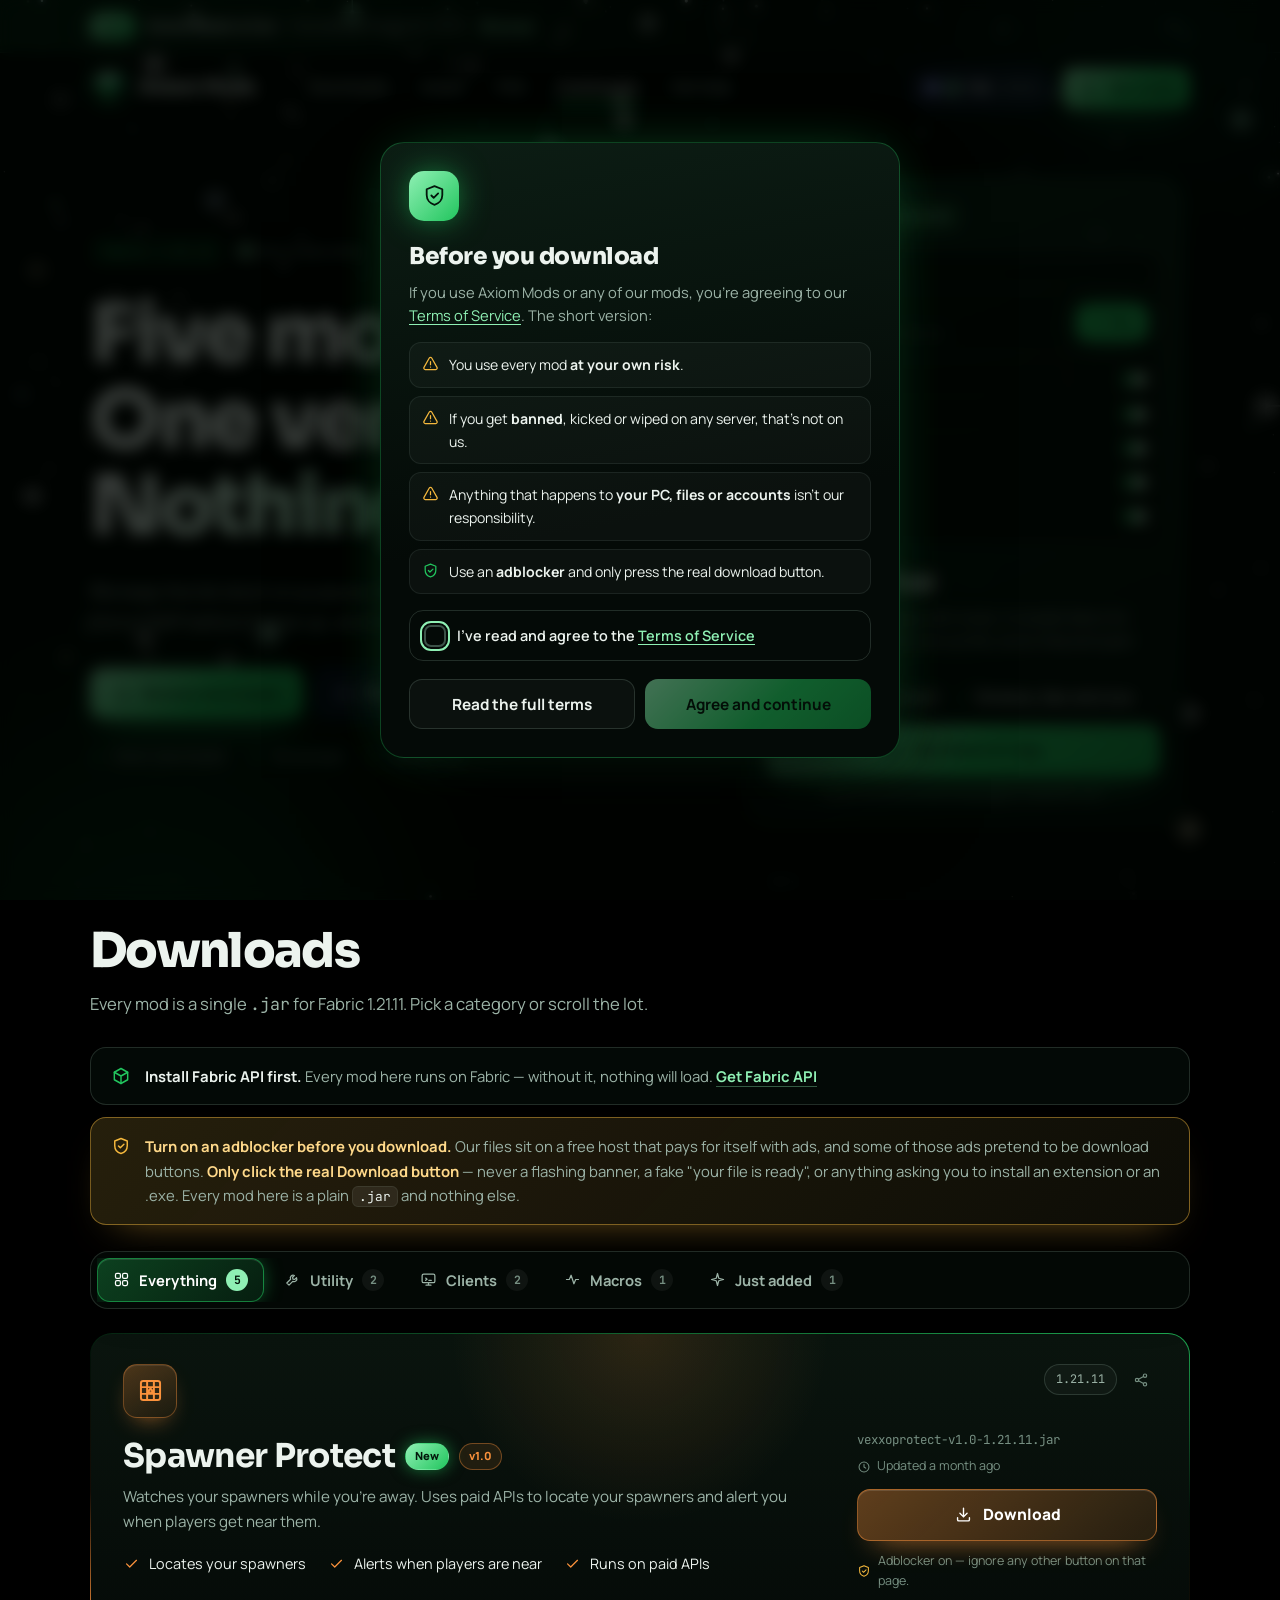
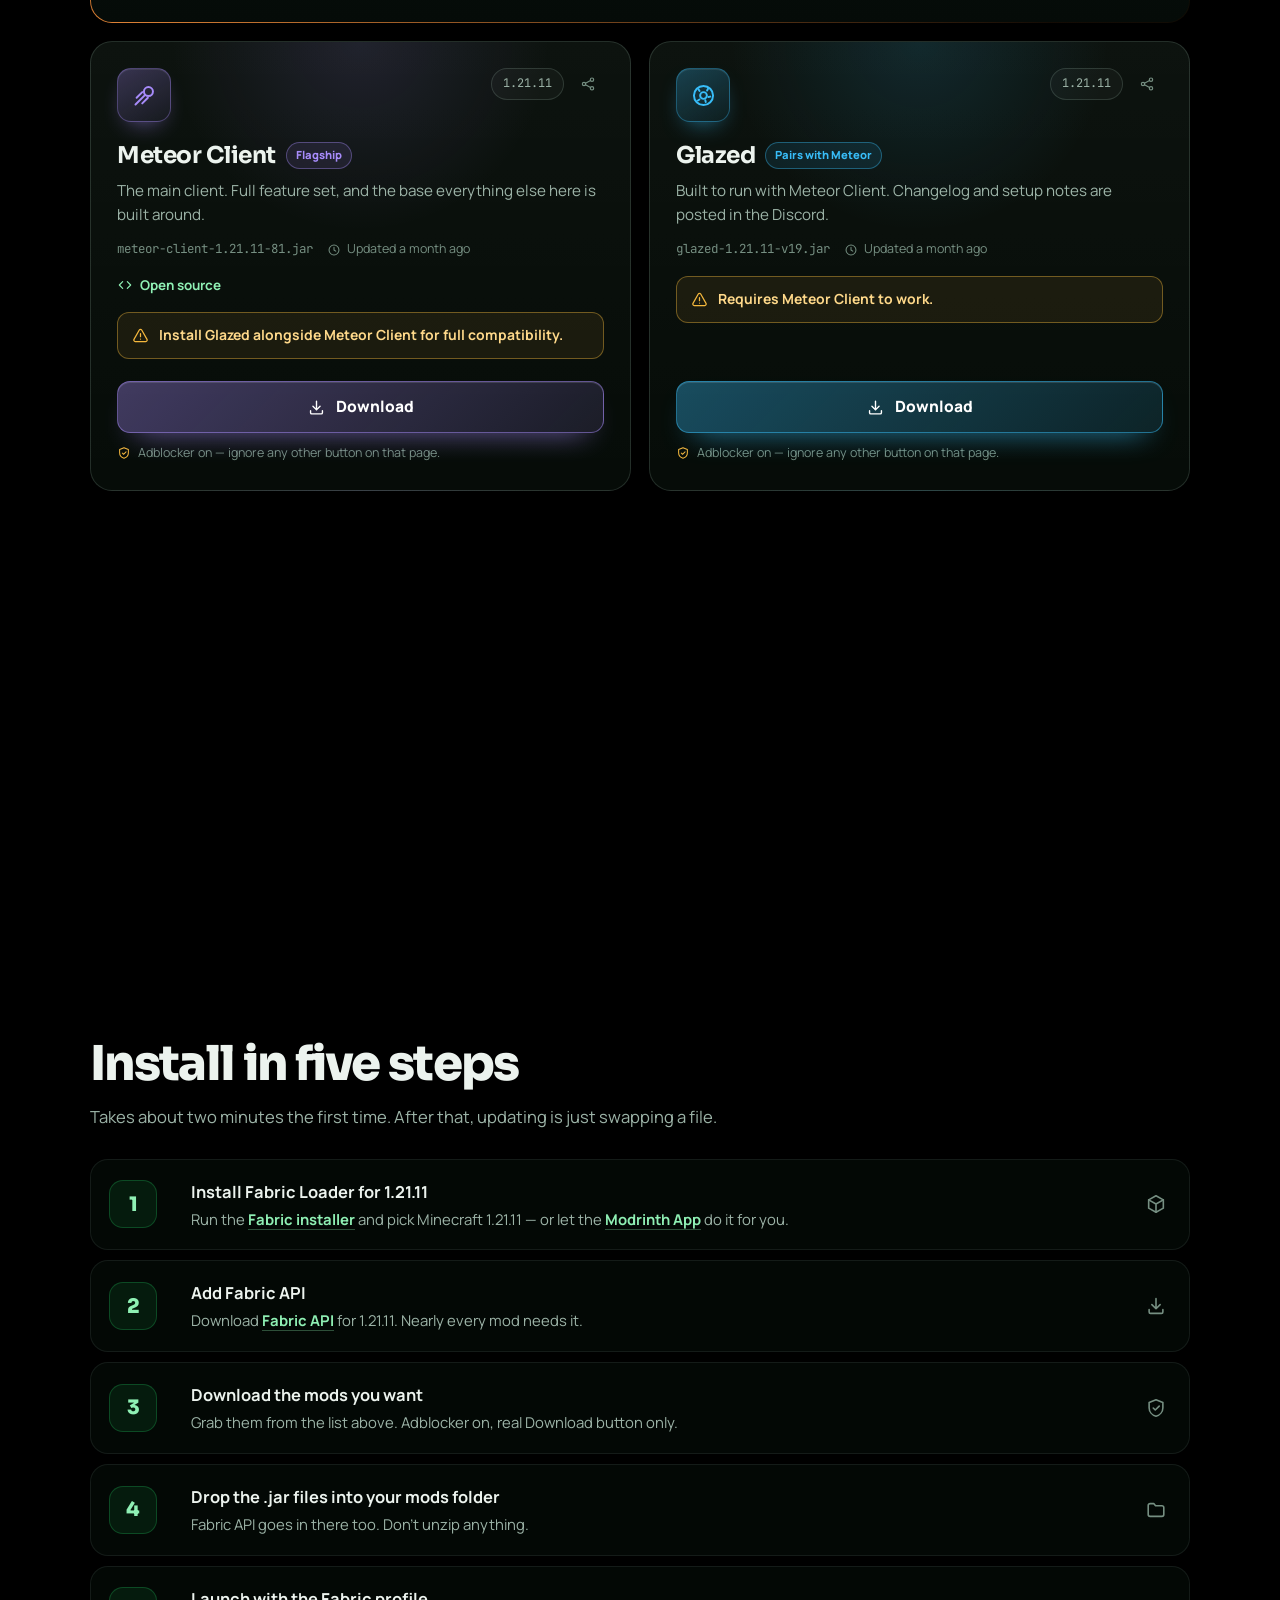
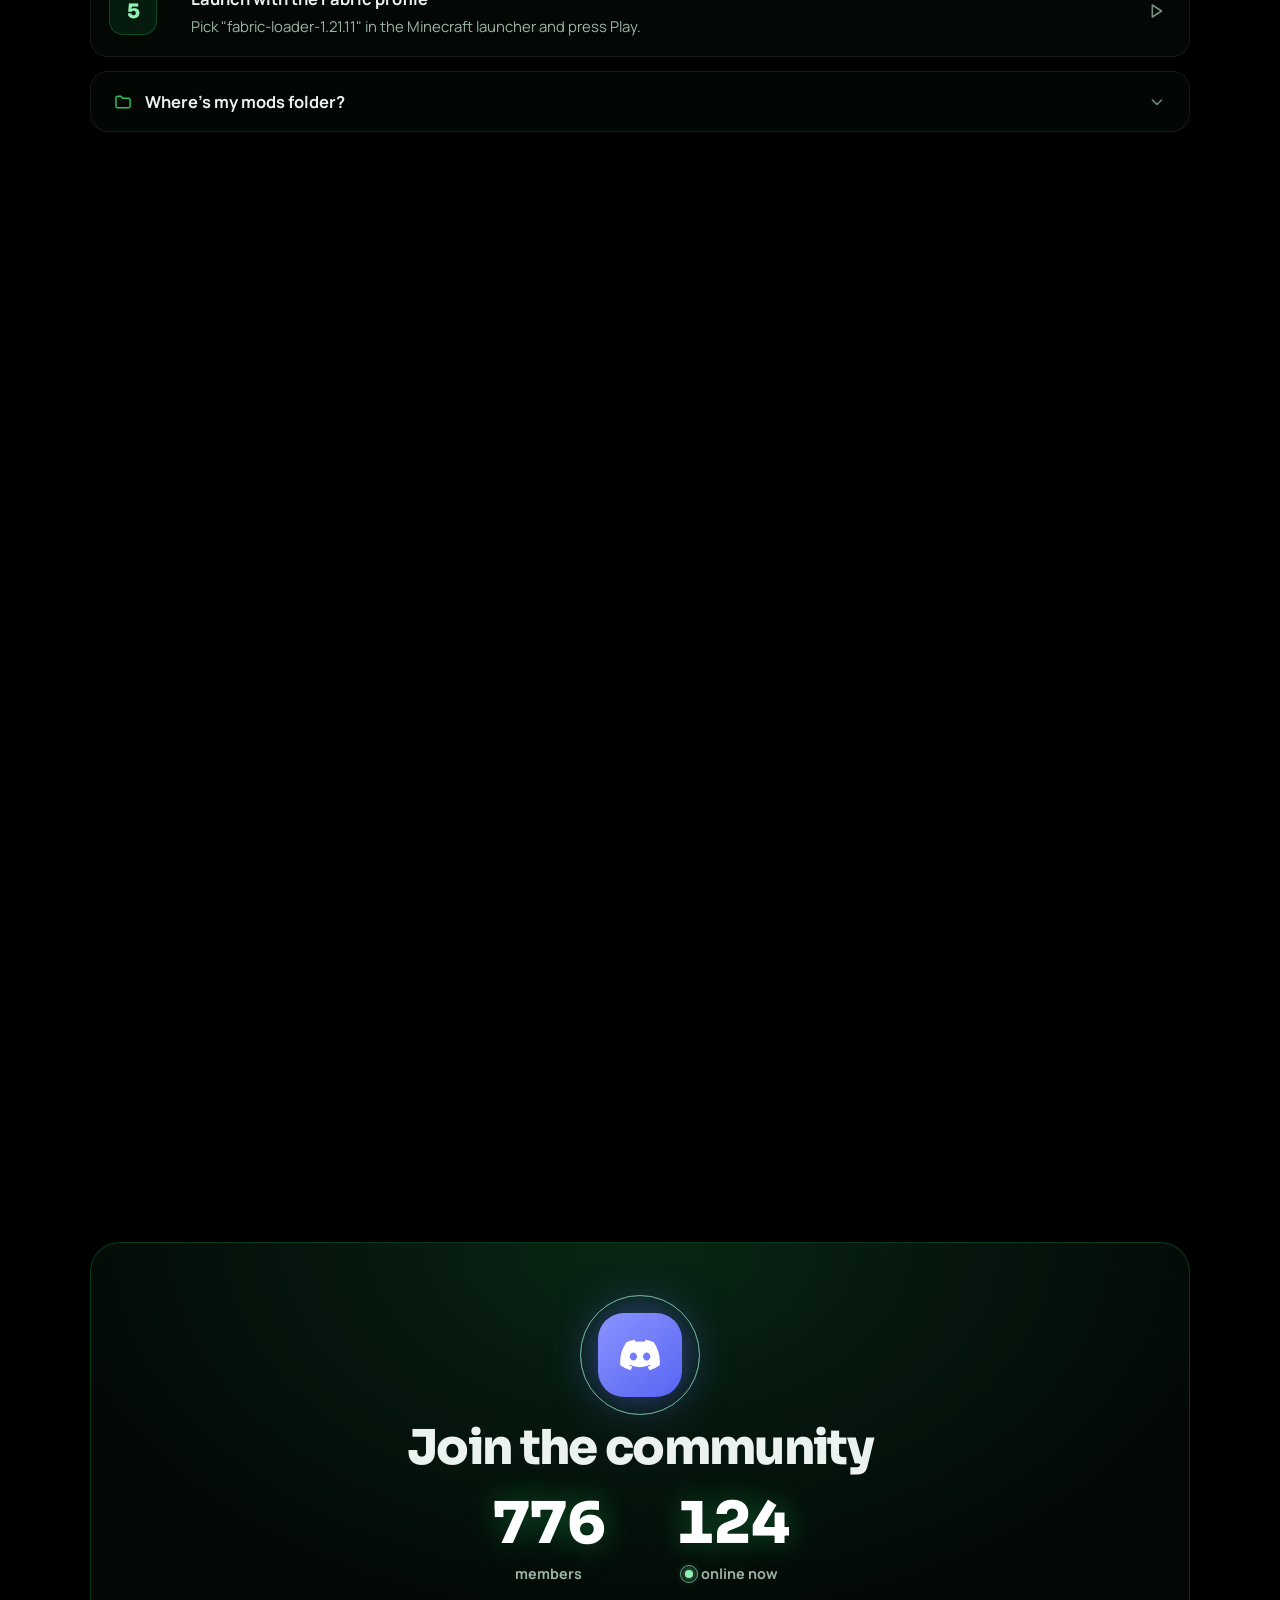
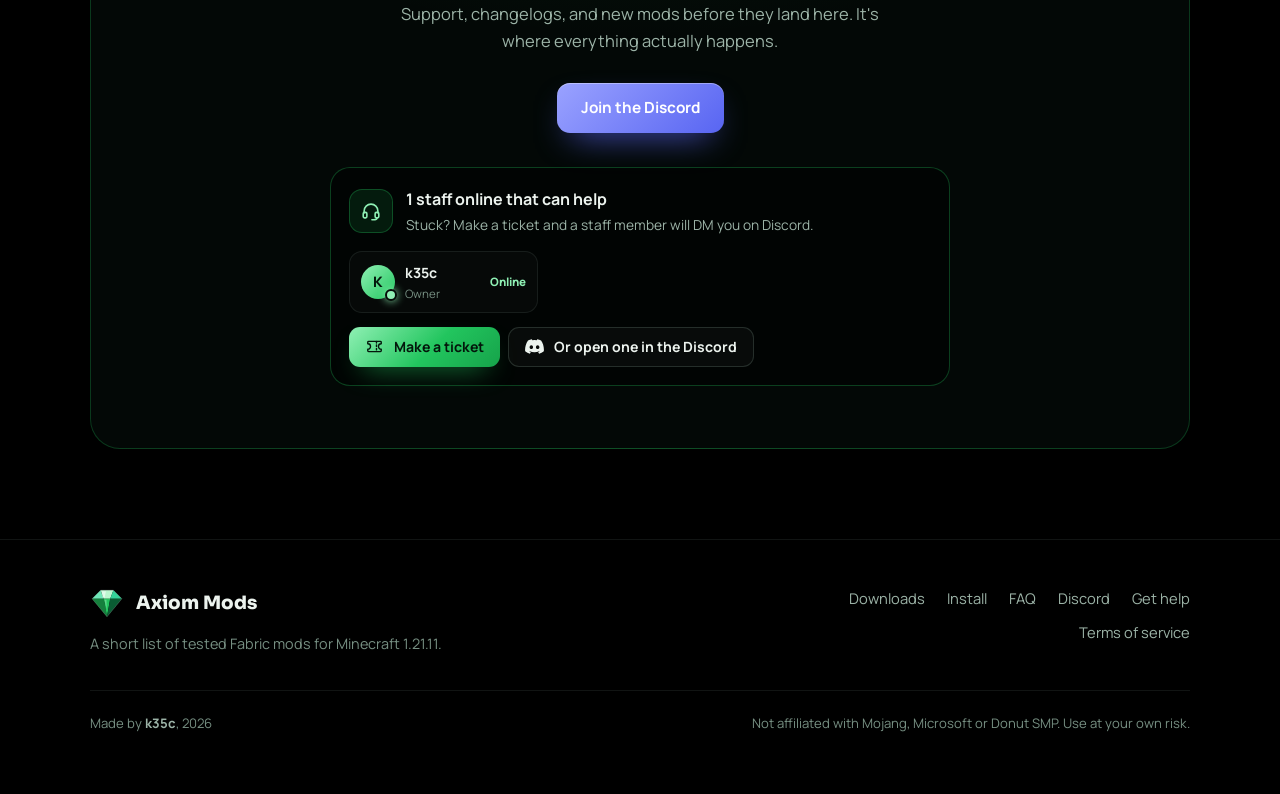
==== commit c99bd9a3: "Add files via upload" ====
--- a/index.html
+++ b/index.html
@@ -80,6 +80,9 @@
   <symbol id="i-headset" viewBox="0 0 24 24"><path d="M4.5 14v-2a7.5 7.5 0 0 1 15 0v2"/><rect x="3.5" y="13.5" width="4" height="6" rx="1.4"/><rect x="16.5" y="13.5" width="4" height="6" rx="1.4"/><path d="M18.5 19.5c0 1.2-1.5 2-4 2h-1.5"/></symbol>
   <symbol id="i-paste" viewBox="0 0 24 24"><rect x="5.5" y="4.5" width="13" height="16" rx="2"/><path d="M9 4.5V3.5h6v1M9 11h6M9 15h4"/></symbol>
 
+  <symbol id="i-lock" viewBox="0 0 24 24"><rect x="4.5" y="10.5" width="15" height="10" rx="2.2"/><path d="M8 10.5V7.5a4 4 0 0 1 8 0v3"/><circle cx="12" cy="15.5" r="1.3"/></symbol>
+  <symbol id="i-unlock" viewBox="0 0 24 24"><rect x="4.5" y="10.5" width="15" height="10" rx="2.2"/><path d="M8 10.5V7.5a4 4 0 0 1 7.6-1.7"/><circle cx="12" cy="15.5" r="1.3"/></symbol>
+
   <!-- Mod icons -->
   <symbol id="m-spawner" viewBox="0 0 24 24"><rect x="3.5" y="3.5" width="17" height="17" rx="2"/><path d="M3.5 9h17M3.5 15h17M9 3.5v17M15 3.5v17"/><path fill="currentColor" fill-opacity=".45" d="M12 10.3c1.2 1 1.6 1.9 1.6 2.6a1.6 1.6 0 0 1-3.2 0c0-.7.4-1.6 1.6-2.6Z"/></symbol>
   <symbol id="m-meteor" viewBox="0 0 24 24"><circle cx="15.5" cy="8.5" r="4"/><path d="M12.6 11.4 4 20M10 9 5 14M15 14l-5 5"/></symbol>
@@ -238,7 +241,7 @@
       </div>
 
       <div class="grid" id="grid" role="tabpanel" aria-labelledby="tab-all">
-        <article class="card feat reveal" id="mod-spawner-protect" data-cat="utility" data-new="1" style="--acc: 251, 146, 60; --rd: 0s; --edge: 14.399999999999995deg;"><div><div class="card-top"><span class="tile" aria-hidden="true"><svg viewBox="0 0 24 24"><use href="#m-spawner"></use></svg></span><span class="feat-m"><span class="top-r"><span class="vpill">1.21.11</span><button class="share" type="button" data-share="spawner-protect" aria-label="Copy a link to Spawner Protect"><svg class="ic"><use href="#i-share"></use></svg></button></span></span></div><div class="card-name"><h3>Spawner Protect</h3><span class="badge b-new">New</span><span class="badge">v1.0</span></div><p class="desc">Watches your spawners while you're away. Uses paid APIs to locate your spawners and alert you when players get near them.</p><ul class="feats"><li><svg class="ic"><use href="#i-check"></use></svg>Locates your spawners</li><li><svg class="ic"><use href="#i-check"></use></svg>Alerts when players are near</li><li><svg class="ic"><use href="#i-check"></use></svg>Runs on paid APIs</li></ul></div><div class="feat-side"><span class="top-r"><span class="vpill">1.21.11</span><button class="share" type="button" data-share="spawner-protect" aria-label="Copy a link to Spawner Protect"><svg class="ic"><use href="#i-share"></use></svg></button></span><div class="card-foot"><p class="meta"><span class="file">vexxoprotect-v1.0-1.21.11.jar</span><span class="when fresh"><svg class="ic"><use href="#i-clock"></use></svg>Updated 2 days ago</span></p><div style="height:12px"></div><a class="dl" href="https://www.dropbox.com/scl/fi/wasfvtzata7utzyzxmlu3/vexxoprotect-v1.0-1.21.11.jar?rlkey=9xs8bwbv707f8peqajdpmbap5&amp;st=vvc6wpwk&amp;dl=1" rel="noreferrer" data-id="spawner-protect"><svg class="ic"><use href="#i-download"></use></svg>Download</a><p class="hint"><svg class="ic"><use href="#i-shield"></use></svg>Adblocker on — ignore any other button on that page.</p></div></div></article><article class="card reveal" id="mod-meteor-client" data-cat="clients" data-new="0" style="--acc:167, 139, 250;--rd:0.07s"><div class="card-top"><span class="tile" aria-hidden="true"><svg viewBox="0 0 24 24"><use href="#m-meteor"></use></svg></span><span class="top-r"><span class="vpill">1.21.11</span><button class="share" type="button" data-share="meteor-client" aria-label="Copy a link to Meteor Client"><svg class="ic"><use href="#i-share"></use></svg></button></span></div><div class="card-name"><h3>Meteor Client</h3><span class="badge">Flagship</span></div><p class="desc">The main client. Full feature set, and the base everything else here is built around.</p><p class="meta"><span class="file">meteor-client-1.21.11-81.jar</span><span class="when"><svg class="ic"><use href="#i-clock"></use></svg>Updated 14 days ago</span></p><p class="oss"><svg class="ic"><use href="#i-code"></use></svg>Open source</p><p class="req"><svg class="ic"><use href="#i-alert"></use></svg>Install Glazed alongside Meteor Client for full compatibility.</p><div class="card-foot"><a class="dl" href="https://www.dropbox.com/scl/fi/ax6maw2kvllba3r9j7a7y/meteor-client-1.21.11-81.jar?rlkey=sip03dt7k66tujsoziey7qn7u&amp;st=uso3f85u&amp;dl=1" rel="noreferrer" data-id="meteor-client"><svg class="ic"><use href="#i-download"></use></svg>Download</a><p class="hint"><svg class="ic"><use href="#i-shield"></use></svg>Adblocker on — ignore any other button on that page.</p></div></article><article class="card reveal" id="mod-glazed" data-cat="clients" data-new="0" style="--acc:56, 189, 248;--rd:0.14s"><div class="card-top"><span class="tile" aria-hidden="true"><svg viewBox="0 0 24 24"><use href="#m-glazed"></use></svg></span><span class="top-r"><span class="vpill">1.21.11</span><button class="share" type="button" data-share="glazed" aria-label="Copy a link to Glazed"><svg class="ic"><use href="#i-share"></use></svg></button></span></div><div class="card-name"><h3>Glazed</h3><span class="badge">Pairs with Meteor</span></div><p class="desc">Built to run with Meteor Client. Changelog and setup notes are posted in the Discord.</p><p class="meta"><span class="file">glazed-1.21.11-v19.jar</span><span class="when fresh"><svg class="ic"><use href="#i-clock"></use></svg>Updated 6 days ago</span></p><p class="req"><svg class="ic"><use href="#i-alert"></use></svg>Requires Meteor Client to work.</p><div class="card-foot"><a class="dl" href="https://www.dropbox.com/scl/fi/yz4hsqtvywh6dlm02gxhm/glazed-1.21.11-v19.jar?rlkey=e8k75doltynjky510i5foi1ic&amp;st=dsac869b&amp;dl=1" rel="noreferrer" data-id="glazed"><svg class="ic"><use href="#i-download"></use></svg>Download</a><p class="hint"><svg class="ic"><use href="#i-shield"></use></svg>Adblocker on — ignore any other button on that page.</p></div></article><article class="card reveal" id="mod-rig-master" data-cat="utility" data-new="0" style="--acc:251, 113, 133;--rd:0.21000000000000002s"><div class="card-top"><span class="tile" aria-hidden="true"><svg viewBox="0 0 24 24"><use href="#m-rig"></use></svg></span><span class="top-r"><span class="vpill">1.21.11</span><button class="share" type="button" data-share="rig-master" aria-label="Copy a link to Rig Master"><svg class="ic"><use href="#i-share"></use></svg></button></span></div><div class="card-name"><h3>Rig Master</h3></div><p class="desc">Join the Discord for the full breakdown — details, changelog and support all live there.</p><p class="meta"><span class="file">Rigmaster-1.21.11-v3.jar</span><span class="when"><svg class="ic"><use href="#i-clock"></use></svg>Updated 18 days ago</span></p><div class="card-foot"><a class="dl" href="https://www.dropbox.com/scl/fi/fdpmxw7pflp3jlc7d1cr0/Rigmaster-1.21.11-v3.jar?rlkey=djrj0mpd18972i6rjxy5n0g91&amp;st=vf81p97f&amp;dl=1" rel="noreferrer" data-id="rig-master"><svg class="ic"><use href="#i-download"></use></svg>Download</a><p class="hint"><svg class="ic"><use href="#i-shield"></use></svg>Adblocker on — ignore any other button on that page.</p></div></article><article class="card reveal" id="mod-tpa-macro-v2" data-cat="macros" data-new="0" style="--acc:45, 212, 191;--rd:0s"><div class="card-top"><span class="tile" aria-hidden="true"><svg viewBox="0 0 24 24"><use href="#m-tpa"></use></svg></span><span class="top-r"><span class="vpill">1.21.11</span><button class="share" type="button" data-share="tpa-macro-v2" aria-label="Copy a link to Tpa Macro V2"><svg class="ic"><use href="#i-share"></use></svg></button></span></div><div class="card-name"><h3>Tpa Macro V2</h3><span class="badge">V2</span></div><p class="desc">The latest version. Rundown and support are posted in the Discord.</p><p class="meta"><span class="file">Tpamacro-1.21.11-v1.jar</span><span class="when"><svg class="ic"><use href="#i-clock"></use></svg>Updated 11 days ago</span></p><div class="card-foot"><a class="dl" href="https://www.dropbox.com/scl/fi/ulic244mj2yqvvvx3o5vt/Tpamacro-1.21.11-v1.jar?rlkey=85gtrjpvulhgsd728tcmcm9t1&amp;st=9cljpe86&amp;dl=1" rel="noreferrer" data-id="tpa-macro-v2"><svg class="ic"><use href="#i-download"></use></svg>Download</a><p class="hint"><svg class="ic"><use href="#i-shield"></use></svg>Adblocker on — ignore any other button on that page.</p></div></article>
+        <article class="card feat reveal" id="mod-spawner-protect" data-cat="utility" data-new="1" style="--acc: 251, 146, 60; --rd: 0s; --edge: 14.399999999999995deg;"><div><div class="card-top"><span class="tile" aria-hidden="true"><svg viewBox="0 0 24 24"><use href="#m-spawner"></use></svg></span><span class="feat-m"><span class="top-r"><span class="vpill">1.21.11</span><button class="share" type="button" data-share="spawner-protect" aria-label="Copy a link to Spawner Protect"><svg class="ic"><use href="#i-share"></use></svg></button></span></span></div><div class="card-name"><h3>Spawner Protect</h3><span class="badge b-new">New</span><span class="badge">v1.0</span></div><p class="desc">Watches your spawners while you're away. Uses paid APIs to locate your spawners and alert you when players get near them.</p><ul class="feats"><li><svg class="ic"><use href="#i-check"></use></svg>Locates your spawners</li><li><svg class="ic"><use href="#i-check"></use></svg>Alerts when players are near</li><li><svg class="ic"><use href="#i-check"></use></svg>Runs on paid APIs</li></ul></div><div class="feat-side"><span class="top-r"><span class="vpill">1.21.11</span><button class="share" type="button" data-share="spawner-protect" aria-label="Copy a link to Spawner Protect"><svg class="ic"><use href="#i-share"></use></svg></button></span><div class="card-foot"><p class="meta"><span class="file">vexxoprotect-v1.0-1.21.11.jar</span><span class="when fresh"><svg class="ic"><use href="#i-clock"></use></svg>Updated 3 days ago</span></p><div style="height:12px"></div><a class="dl" href="https://www.dropbox.com/scl/fi/wasfvtzata7utzyzxmlu3/vexxoprotect-v1.0-1.21.11.jar?rlkey=9xs8bwbv707f8peqajdpmbap5&amp;st=vvc6wpwk&amp;dl=1" rel="noreferrer" data-id="spawner-protect"><svg class="ic"><use href="#i-download"></use></svg>Download</a><p class="hint"><svg class="ic"><use href="#i-shield"></use></svg>Adblocker on — ignore any other button on that page.</p></div></div></article><article class="card reveal" id="mod-meteor-client" data-cat="clients" data-new="0" style="--acc:167, 139, 250;--rd:0.07s"><div class="card-top"><span class="tile" aria-hidden="true"><svg viewBox="0 0 24 24"><use href="#m-meteor"></use></svg></span><span class="top-r"><span class="vpill">1.21.11</span><button class="share" type="button" data-share="meteor-client" aria-label="Copy a link to Meteor Client"><svg class="ic"><use href="#i-share"></use></svg></button></span></div><div class="card-name"><h3>Meteor Client</h3><span class="badge">Flagship</span></div><p class="desc">The main client. Full feature set, and the base everything else here is built around.</p><p class="meta"><span class="file">meteor-client-1.21.11-81.jar</span><span class="when"><svg class="ic"><use href="#i-clock"></use></svg>Updated 15 days ago</span></p><p class="oss"><svg class="ic"><use href="#i-code"></use></svg>Open source</p><p class="req"><svg class="ic"><use href="#i-alert"></use></svg>Install Glazed alongside Meteor Client for full compatibility.</p><div class="card-foot"><a class="dl" href="https://www.dropbox.com/scl/fi/ax6maw2kvllba3r9j7a7y/meteor-client-1.21.11-81.jar?rlkey=sip03dt7k66tujsoziey7qn7u&amp;st=uso3f85u&amp;dl=1" rel="noreferrer" data-id="meteor-client"><svg class="ic"><use href="#i-download"></use></svg>Download</a><p class="hint"><svg class="ic"><use href="#i-shield"></use></svg>Adblocker on — ignore any other button on that page.</p></div></article><article class="card reveal" id="mod-glazed" data-cat="clients" data-new="0" style="--acc:56, 189, 248;--rd:0.14s"><div class="card-top"><span class="tile" aria-hidden="true"><svg viewBox="0 0 24 24"><use href="#m-glazed"></use></svg></span><span class="top-r"><span class="vpill">1.21.11</span><button class="share" type="button" data-share="glazed" aria-label="Copy a link to Glazed"><svg class="ic"><use href="#i-share"></use></svg></button></span></div><div class="card-name"><h3>Glazed</h3><span class="badge">Pairs with Meteor</span></div><p class="desc">Built to run with Meteor Client. Changelog and setup notes are posted in the Discord.</p><p class="meta"><span class="file">glazed-1.21.11-v19.jar</span><span class="when"><svg class="ic"><use href="#i-clock"></use></svg>Updated 7 days ago</span></p><p class="req"><svg class="ic"><use href="#i-alert"></use></svg>Requires Meteor Client to work.</p><div class="card-foot"><a class="dl" href="https://www.dropbox.com/scl/fi/yz4hsqtvywh6dlm02gxhm/glazed-1.21.11-v19.jar?rlkey=e8k75doltynjky510i5foi1ic&amp;st=dsac869b&amp;dl=1" rel="noreferrer" data-id="glazed"><svg class="ic"><use href="#i-download"></use></svg>Download</a><p class="hint"><svg class="ic"><use href="#i-shield"></use></svg>Adblocker on — ignore any other button on that page.</p></div></article><article class="card reveal" id="mod-rig-master" data-cat="utility" data-new="0" style="--acc:251, 113, 133;--rd:0.21000000000000002s"><div class="card-top"><span class="tile" aria-hidden="true"><svg viewBox="0 0 24 24"><use href="#m-rig"></use></svg></span><span class="top-r"><span class="vpill">1.21.11</span><button class="share" type="button" data-share="rig-master" aria-label="Copy a link to Rig Master"><svg class="ic"><use href="#i-share"></use></svg></button></span></div><div class="card-name"><h3>Rig Master</h3></div><p class="desc">Join the Discord for the full breakdown — details, changelog and support all live there.</p><p class="meta"><span class="file">Rigmaster-1.21.11-v3.jar</span><span class="when"><svg class="ic"><use href="#i-clock"></use></svg>Updated 19 days ago</span></p><div class="card-foot"><a class="dl" href="https://www.dropbox.com/scl/fi/fdpmxw7pflp3jlc7d1cr0/Rigmaster-1.21.11-v3.jar?rlkey=djrj0mpd18972i6rjxy5n0g91&amp;st=vf81p97f&amp;dl=1" rel="noreferrer" data-id="rig-master"><svg class="ic"><use href="#i-download"></use></svg>Download</a><p class="hint"><svg class="ic"><use href="#i-shield"></use></svg>Adblocker on — ignore any other button on that page.</p></div></article><article class="card reveal" id="mod-tpa-macro-v2" data-cat="macros" data-new="0" style="--acc:45, 212, 191;--rd:0s"><div class="card-top"><span class="tile" aria-hidden="true"><svg viewBox="0 0 24 24"><use href="#m-tpa"></use></svg></span><span class="top-r"><span class="vpill">1.21.11</span><button class="share" type="button" data-share="tpa-macro-v2" aria-label="Copy a link to Tpa Macro V2"><svg class="ic"><use href="#i-share"></use></svg></button></span></div><div class="card-name"><h3>Tpa Macro V2</h3><span class="badge">V2</span></div><p class="desc">The latest version. Rundown and support are posted in the Discord.</p><p class="meta"><span class="file">Tpamacro-1.21.11-v1.jar</span><span class="when"><svg class="ic"><use href="#i-clock"></use></svg>Updated 12 days ago</span></p><div class="card-foot"><a class="dl" href="https://www.dropbox.com/scl/fi/ulic244mj2yqvvvx3o5vt/Tpamacro-1.21.11-v1.jar?rlkey=85gtrjpvulhgsd728tcmcm9t1&amp;st=9cljpe86&amp;dl=1" rel="noreferrer" data-id="tpa-macro-v2"><svg class="ic"><use href="#i-download"></use></svg>Download</a><p class="hint"><svg class="ic"><use href="#i-shield"></use></svg>Adblocker on — ignore any other button on that page.</p></div></article>
       </div>
     </div>
   </section>
@@ -449,7 +452,7 @@
   </div>
 </div>
 
-<script>window.AXIOM_FALLBACK = {"site": {"version": "1.21.11", "loader": "Fabric"}, "announcement": {"enabled": true, "id": "welcome-1", "tag": "New", "title": "Axiom Mods is live", "text": "— five tested mods for 1.21.11.", "linkText": "Browse", "link": "#downloads"}, "links": {"discord": "https://discord.gg/nzPtPjvHE", "youtube": "", "launcher": "https://modrinth.com/app"}, "discord": {"members": 776, "online": 124, "checked": "2026-10-26"}, "support": {"ticketsOn": true, "webhook": "https://discord.com/api/webhooks/1564123437860130899/9K9QCfa_K0OrRi46eotGZpGVgHym1WtXoGPmhbCpVK-j6QSvx_kfrDmvA5unrmMlMknW", "staff": [{"name": "k35c", "role": "Owner", "online": true}]}, "mods": [{"id": "spawner-protect", "name": "Spawner Protect", "category": "Utility", "icon": "spawner", "accent": "251, 146, 60", "featured": true, "new": true, "openSource": false, "updating": false, "badges": ["New", "v1.0"], "description": "Watches your spawners while you're away. Uses paid APIs to locate your spawners and alert you when players get near them.", "features": ["Locates your spawners", "Alerts when players are near", "Runs on paid APIs"], "note": "", "mc": "1.21.11", "file": "vexxoprotect-v1.0-1.21.11.jar", "url": "https://www.dropbox.com/scl/fi/wasfvtzata7utzyzxmlu3/vexxoprotect-v1.0-1.21.11.jar?rlkey=9xs8bwbv707f8peqajdpmbap5&st=vvc6wpwk&dl=1", "updated": "2026-10-24", "requires": []}, {"id": "meteor-client", "name": "Meteor Client", "category": "Clients", "icon": "meteor", "accent": "167, 139, 250", "featured": false, "new": false, "openSource": true, "updating": false, "badges": ["Flagship"], "description": "The main client. Full feature set, and the base everything else here is built around.", "features": [], "note": "Install Glazed alongside Meteor Client for full compatibility.", "mc": "1.21.11", "file": "meteor-client-1.21.11-81.jar", "url": "https://www.dropbox.com/scl/fi/ax6maw2kvllba3r9j7a7y/meteor-client-1.21.11-81.jar?rlkey=sip03dt7k66tujsoziey7qn7u&st=uso3f85u&dl=1", "updated": "2026-10-12", "requires": []}, {"id": "glazed", "name": "Glazed", "category": "Clients", "icon": "glazed", "accent": "56, 189, 248", "featured": false, "new": false, "openSource": false, "updating": false, "badges": ["Pairs with Meteor"], "description": "Built to run with Meteor Client. Changelog and setup notes are posted in the Discord.", "features": [], "note": "Requires Meteor Client to work.", "mc": "1.21.11", "file": "glazed-1.21.11-v19.jar", "url": "https://www.dropbox.com/scl/fi/yz4hsqtvywh6dlm02gxhm/glazed-1.21.11-v19.jar?rlkey=e8k75doltynjky510i5foi1ic&st=dsac869b&dl=1", "updated": "2026-10-20", "requires": ["meteor-client"]}, {"id": "rig-master", "name": "Rig Master", "category": "Utility", "icon": "rig", "accent": "251, 113, 133", "featured": false, "new": false, "openSource": false, "updating": false, "badges": [], "description": "Join the Discord for the full breakdown — details, changelog and support all live there.", "features": [], "note": "", "mc": "1.21.11", "file": "Rigmaster-1.21.11-v3.jar", "url": "https://www.dropbox.com/scl/fi/fdpmxw7pflp3jlc7d1cr0/Rigmaster-1.21.11-v3.jar?rlkey=djrj0mpd18972i6rjxy5n0g91&st=vf81p97f&dl=1", "updated": "2026-10-08", "requires": []}, {"id": "tpa-macro-v2", "name": "Tpa Macro V2", "category": "Macros", "icon": "tpa", "accent": "45, 212, 191", "featured": false, "new": false, "openSource": false, "updating": false, "badges": ["V2"], "description": "The latest version. Rundown and support are posted in the Discord.", "features": [], "note": "", "mc": "1.21.11", "file": "Tpamacro-1.21.11-v1.jar", "url": "https://www.dropbox.com/scl/fi/ulic244mj2yqvvvx3o5vt/Tpamacro-1.21.11-v1.jar?rlkey=85gtrjpvulhgsd728tcmcm9t1&st=9cljpe86&dl=1", "updated": "2026-10-15", "requires": []}]};</script>
+<script>window.AXIOM_FALLBACK = {"site": {"version": "1.21.11", "loader": "Fabric"}, "announcement": {"enabled": true, "id": "welcome-1", "tag": "New", "title": "Axiom Mods is live", "text": "— five tested mods for 1.21.11.", "linkText": "Browse", "link": "#downloads"}, "links": {"discord": "https://discord.gg/nzPtPjvHE", "youtube": "", "launcher": "https://modrinth.com/app"}, "discord": {"members": 776, "online": 124, "checked": "2026-10-26"}, "support": {"ticketsOn": true, "webhook": "https://discord.com/api/webhooks/1564123437860130899/9K9QCfa_K0OrRi46eotGZpGVgHym1WtXoGPmhbCpVK-j6QSvx_kfrDmvA5unrmMlMknW", "staff": [{"name": "k35c", "role": "Owner", "online": true}]}, "mods": [{"id": "spawner-protect", "name": "Spawner Protect", "category": "Utility", "icon": "spawner", "accent": "251, 146, 60", "featured": true, "new": true, "openSource": false, "updating": false, "badges": ["New", "v1.0"], "description": "Watches your spawners while you're away. Uses paid APIs to locate your spawners and alert you when players get near them.", "features": ["Locates your spawners", "Alerts when players are near", "Runs on paid APIs"], "note": "", "mc": "1.21.11", "file": "vexxoprotect-v1.0-1.21.11.jar", "url": "https://www.dropbox.com/scl/fi/wasfvtzata7utzyzxmlu3/vexxoprotect-v1.0-1.21.11.jar?rlkey=9xs8bwbv707f8peqajdpmbap5&st=vvc6wpwk&dl=1", "updated": "2026-10-24", "requires": [], "subLock": false}, {"id": "meteor-client", "name": "Meteor Client", "category": "Clients", "icon": "meteor", "accent": "167, 139, 250", "featured": false, "new": false, "openSource": true, "updating": false, "badges": ["Flagship"], "description": "The main client. Full feature set, and the base everything else here is built around.", "features": [], "note": "Install Glazed alongside Meteor Client for full compatibility.", "mc": "1.21.11", "file": "meteor-client-1.21.11-81.jar", "url": "https://www.dropbox.com/scl/fi/ax6maw2kvllba3r9j7a7y/meteor-client-1.21.11-81.jar?rlkey=sip03dt7k66tujsoziey7qn7u&st=uso3f85u&dl=1", "updated": "2026-10-12", "requires": [], "subLock": false}, {"id": "glazed", "name": "Glazed", "category": "Clients", "icon": "glazed", "accent": "56, 189, 248", "featured": false, "new": false, "openSource": false, "updating": false, "badges": ["Pairs with Meteor"], "description": "Built to run with Meteor Client. Changelog and setup notes are posted in the Discord.", "features": [], "note": "Requires Meteor Client to work.", "mc": "1.21.11", "file": "glazed-1.21.11-v19.jar", "url": "https://www.dropbox.com/scl/fi/yz4hsqtvywh6dlm02gxhm/glazed-1.21.11-v19.jar?rlkey=e8k75doltynjky510i5foi1ic&st=dsac869b&dl=1", "updated": "2026-10-20", "requires": ["meteor-client"], "subLock": false}, {"id": "rig-master", "name": "Rig Master", "category": "Utility", "icon": "rig", "accent": "251, 113, 133", "featured": false, "new": false, "openSource": false, "updating": false, "badges": [], "description": "Join the Discord for the full breakdown — details, changelog and support all live there.", "features": [], "note": "", "mc": "1.21.11", "file": "Rigmaster-1.21.11-v3.jar", "url": "https://www.dropbox.com/scl/fi/fdpmxw7pflp3jlc7d1cr0/Rigmaster-1.21.11-v3.jar?rlkey=djrj0mpd18972i6rjxy5n0g91&st=vf81p97f&dl=1", "updated": "2026-10-08", "requires": [], "subLock": false}, {"id": "tpa-macro-v2", "name": "Tpa Macro V2", "category": "Macros", "icon": "tpa", "accent": "45, 212, 191", "featured": false, "new": false, "openSource": false, "updating": false, "badges": ["V2"], "description": "The latest version. Rundown and support are posted in the Discord.", "features": [], "note": "", "mc": "1.21.11", "file": "Tpamacro-1.21.11-v1.jar", "url": "https://www.dropbox.com/scl/fi/ulic244mj2yqvvvx3o5vt/Tpamacro-1.21.11-v1.jar?rlkey=85gtrjpvulhgsd728tcmcm9t1&st=9cljpe86&dl=1", "updated": "2026-10-15", "requires": [], "subLock": false}]};</script>
 <script src="script.js"></script>
 </body>
 </html>
--- a/style.css
+++ b/style.css
@@ -694,3 +694,92 @@
   .win-mods em::after { animation-duration: 0s; animation-delay: 0s; }
   .m-card { transition: opacity .2s; transform: none !important; }
 }
+
+/* =========================================================
+   Subscribe to unlock: red card button + unlock.html
+   ========================================================= */
+.dl.sub { --acc: 255, 48, 64; color: #fff; border-color: rgba(255, 70, 80, .7); background: linear-gradient(135deg, #ff3b4a, #c4101f); box-shadow: inset 0 1px 0 rgba(255,255,255,.25), 0 14px 32px -14px rgba(255, 40, 60, .95); }
+.dl.sub:hover { background: linear-gradient(135deg, #ff5260, #d8132a); border-color: #ff7a85; box-shadow: inset 0 1px 0 rgba(255,255,255,.3), 0 18px 40px -14px rgba(255, 40, 60, 1); }
+.dl.sub .ic { width: 22px; height: 22px; }
+.dl.sub:hover .ic { animation: none; transform: scale(1.12); }
+.dl.sub + .hint .ic { color: #ff6b76; }
+
+.unlock-main { min-height: calc(100vh - 170px); display: flex; align-items: center; justify-content: center; padding-top: 46px; padding-bottom: 60px; }
+.unlock { --acc: 34, 197, 94; width: 100%; max-width: 620px; }
+.ul-card { position: relative; padding: 30px; border-radius: 28px; border: 1px solid rgba(var(--emerald-rgb), .26); background: linear-gradient(165deg, rgba(12, 30, 20, .94), rgba(2, 7, 4, .96)); box-shadow: 0 50px 100px -40px rgba(0,0,0,.95), inset 0 1px 0 rgba(255,255,255,.06); animation: ulIn .7s var(--ease) both; }
+@keyframes ulIn { from { opacity: 0; transform: translateY(20px) scale(.98); } }
+.ul-glow { position: absolute; top: -40px; left: 10%; right: 10%; height: 180px; border-radius: 50%; background: radial-gradient(ellipse, rgba(var(--acc), .28), transparent 70%); -webkit-filter: blur(30px); filter: blur(30px); pointer-events: none; transition: background .6s; }
+.ul-card.unlocked { border-color: rgba(var(--emerald-rgb), .5); box-shadow: 0 50px 100px -40px rgba(0,0,0,.95), 0 0 70px -24px rgba(var(--emerald-rgb), .8); }
+.ul-head { position: relative; display: flex; gap: 16px; align-items: center; }
+.ul-tile { width: 64px; height: 64px; border-radius: 18px; }
+.ul-tile svg { width: 32px; height: 32px; }
+.ul-tag { display: inline-flex; align-items: center; gap: 6px; padding: 4px 10px; border-radius: 99px; font-size: .72rem; font-weight: 800; letter-spacing: .05em; text-transform: uppercase; color: #ff8d95; background: rgba(255, 40, 60, .1); border: 1px solid rgba(255, 70, 80, .35); }
+.ul-tag .ic { width: 15px; height: 15px; }
+.ul-card.unlocked .ul-tag { color: var(--mint); background: rgba(var(--emerald-rgb), .12); border-color: rgba(var(--emerald-rgb), .35); }
+.ul-title { margin-top: 8px; font-family: var(--f-display); font-weight: 800; font-size: clamp(1.6rem, 4.6vw, 2.2rem); letter-spacing: -.03em; line-height: 1.1; }
+.ul-sub { margin-top: 4px; font-family: var(--f-mono); font-size: .8rem; color: var(--faint); }
+.ul-lead { position: relative; margin: 18px 0 22px; color: var(--mute); font-size: .98rem; line-height: 1.6; }
+.ul-steps { list-style: none; margin: 0; padding: 0; display: grid; gap: 12px; }
+.ul-step { position: relative; display: grid; grid-template-columns: 44px minmax(0, 1fr); gap: 14px; padding: 16px; border-radius: 18px; border: 1px solid var(--line); background: rgba(255,255,255,.02); transition: border-color .4s, background .4s, opacity .4s; }
+.ul-step[data-state="wait"] { opacity: .5; }
+.ul-step[data-state="active"] { border-color: rgba(var(--emerald-rgb), .4); background: rgba(var(--emerald-rgb), .05); }
+.ul-step#st1[data-state="active"] { border-color: rgba(255, 70, 80, .45); background: rgba(255, 40, 60, .05); }
+.ul-n { position: relative; width: 44px; height: 44px; display: flex; align-items: center; justify-content: center; border-radius: 13px; font-family: var(--f-display); font-weight: 800; border: 1px solid var(--line-2); color: var(--mute); transition: all .4s var(--ease); }
+.ul-n .ic { position: absolute; width: 22px; height: 22px; opacity: 0; transform: scale(.4); transition: all .4s var(--ease); }
+.ul-step[data-state="active"] .ul-n { color: #fff; border-color: rgba(var(--emerald-rgb), .6); box-shadow: 0 0 22px -6px rgba(var(--emerald-rgb), .9); }
+.ul-step[data-state="done"] .ul-n { background: var(--emerald); border-color: var(--emerald); color: #03160b; }
+.ul-step[data-state="done"] .ul-n b { opacity: 0; }
+.ul-step[data-state="done"] .ul-n .ic { opacity: 1; transform: none; }
+.ul-body > b { display: block; font-size: 1rem; padding-top: 2px; }
+.ul-body p { margin-top: 4px; font-size: .86rem; color: var(--mute); }
+.ul-yt { position: relative; overflow: hidden; display: inline-flex; align-items: center; justify-content: center; gap: 10px; margin-top: 12px; height: 50px; padding: 0 22px; border-radius: 13px; font-weight: 800; color: #fff; background: linear-gradient(135deg, #ff3b4a, #c4101f); box-shadow: inset 0 1px 0 rgba(255,255,255,.25), 0 14px 32px -12px rgba(255, 40, 60, .95); transition: transform .25s var(--ease), box-shadow .3s; }
+.ul-yt .ic { width: 22px; height: 22px; }
+.ul-yt:hover { transform: translateY(-2px); box-shadow: inset 0 1px 0 rgba(255,255,255,.3), 0 20px 40px -12px rgba(255, 40, 60, 1); }
+.ul-step#st1[data-state="active"] .ul-yt { animation: ytPulse 2.2s ease-in-out infinite; }
+@keyframes ytPulse { 50% { box-shadow: inset 0 1px 0 rgba(255,255,255,.25), 0 0 0 7px rgba(255, 40, 60, .16), 0 14px 32px -12px rgba(255, 40, 60, .95); } }
+.ul-step[data-state="done"] .ul-yt { height: 40px; font-size: .86rem; padding: 0 16px; background: rgba(255,255,255,.04); border: 1px solid var(--line-2); box-shadow: none; color: var(--mute); }
+.ul-step[data-state="done"] .ul-yt .ic { color: #ff4e4e; }
+.ul-check { display: flex; align-items: center; gap: 16px; margin-top: 12px; }
+.ul-ring { position: relative; width: 70px; height: 70px; flex: none; }
+.ul-ring svg { width: 100%; height: 100%; transform: rotate(-90deg); }
+.ul-ring circle { fill: none; stroke-width: 5; }
+.ul-ring .trk { stroke: rgba(255,255,255,.07); }
+.ul-ring .bar { stroke: var(--emerald); stroke-linecap: round; -webkit-filter: drop-shadow(0 0 6px rgba(var(--emerald-rgb), .8)); filter: drop-shadow(0 0 6px rgba(var(--emerald-rgb), .8)); transition: stroke-dashoffset .12s linear; }
+.ul-ring span { position: absolute; top: 0; left: 0; right: 0; bottom: 0; display: flex; align-items: center; justify-content: center; font-family: var(--f-display); font-weight: 800; font-size: 1.35rem; font-variant-numeric: tabular-nums; }
+.ul-check.ok .ul-ring span::before { content: ""; width: 20px; height: 11px; border: solid var(--mint); border-width: 0 0 3.5px 3.5px; transform: translateY(-3px) rotate(-45deg); }
+.ul-status { min-width: 0; flex: 1; }
+.ul-status > p { font-size: .9rem; font-weight: 700; color: var(--bone) !important; margin: 0 !important; }
+.ul-step[data-state="active"] .ul-status > p::after { content: ""; display: inline-block; width: 7px; height: 7px; margin-left: 8px; border-radius: 50%; background: var(--mint); box-shadow: 0 0 8px var(--mint); animation: blink 1s ease-in-out infinite; vertical-align: middle; }
+@keyframes blink { 50% { opacity: .2; } }
+.ul-line { height: 4px; margin: 10px 0 8px; border-radius: 99px; background: rgba(255,255,255,.06); overflow: hidden; }
+.ul-line i { display: block; width: 0; height: 100%; border-radius: inherit; background: linear-gradient(90deg, var(--emerald), var(--mint)); box-shadow: 0 0 12px var(--emerald); transition: width .12s linear; }
+.ul-log { list-style: none; margin: 0; padding: 0; display: grid; gap: 3px; }
+.ul-log li { display: flex; align-items: center; gap: 6px; font-size: .76rem; color: var(--faint); animation: modIn .35s var(--ease) both; opacity: 0; transform: translateX(-6px); }
+.ul-log li .ic { width: 13px; height: 13px; color: var(--emerald); }
+#ul-dl-wrap { margin-top: 12px; }
+.ul-locked { height: 50px; color: var(--faint) !important; border-color: var(--line-2) !important; background: rgba(255,255,255,.03) !important; }
+.ul-dl { --acc: 34, 197, 94; height: 54px; animation: ulPop .6s var(--ease) both; background: linear-gradient(135deg, var(--mint), var(--emerald) 55%, #16a34a); color: #03160b; border-color: transparent; box-shadow: 0 16px 38px -14px rgba(var(--emerald-rgb), 1), inset 0 1px 0 rgba(255,255,255,.45); }
+.ul-dl:hover { background: linear-gradient(135deg, #b4f7cf, var(--emerald) 55%, #16a34a); }
+@keyframes ulPop { 0% { opacity: 0; transform: scale(.9); } 60% { transform: scale(1.03); } 100% { opacity: 1; transform: none; } }
+.ul-small { display: flex; gap: 8px; align-items: flex-start; margin-top: 20px; font-size: .78rem; color: var(--faint); }
+.ul-small .ic { width: 15px; height: 15px; flex: none; color: var(--emerald); margin-top: 1px; }
+.ul-missing { text-align: center; }
+.ul-missing .m-ic { margin: 0 auto 14px; background: linear-gradient(135deg, #ffd27a, var(--amber)); }
+.ul-spark { position: fixed; z-index: 400; width: 8px; height: 8px; margin: -4px 0 0 -4px; border-radius: 2px; background: var(--mint); box-shadow: 0 0 10px var(--mint); pointer-events: none; animation: spark 1s var(--ease) forwards; }
+.ul-spark:nth-child(3n) { background: #fff; } .ul-spark:nth-child(4n) { background: var(--emerald); }
+@keyframes spark { to { transform: translate(var(--dx), var(--dy)) rotate(200deg) scale(.3); opacity: 0; } }
+.unlock-page .foot { padding-top: 0; }
+
+@media (max-width: 520px) {
+  .ul-card { padding: 22px 16px; border-radius: 22px; }
+  .ul-step { grid-template-columns: 36px minmax(0, 1fr); gap: 11px; padding: 13px; }
+  .ul-n { width: 36px; height: 36px; border-radius: 11px; }
+  .ul-yt { width: 100%; }
+  .ul-ring { width: 58px; height: 58px; }
+  .ul-head { gap: 12px; }
+  .ul-tile { width: 54px; height: 54px; }
+}
+@media (prefers-reduced-motion: reduce) {
+  .ul-card, .ul-dl, .ul-log li { animation: none !important; opacity: 1; transform: none; }
+  .ul-step#st1[data-state="active"] .ul-yt { animation: none; }
+}
